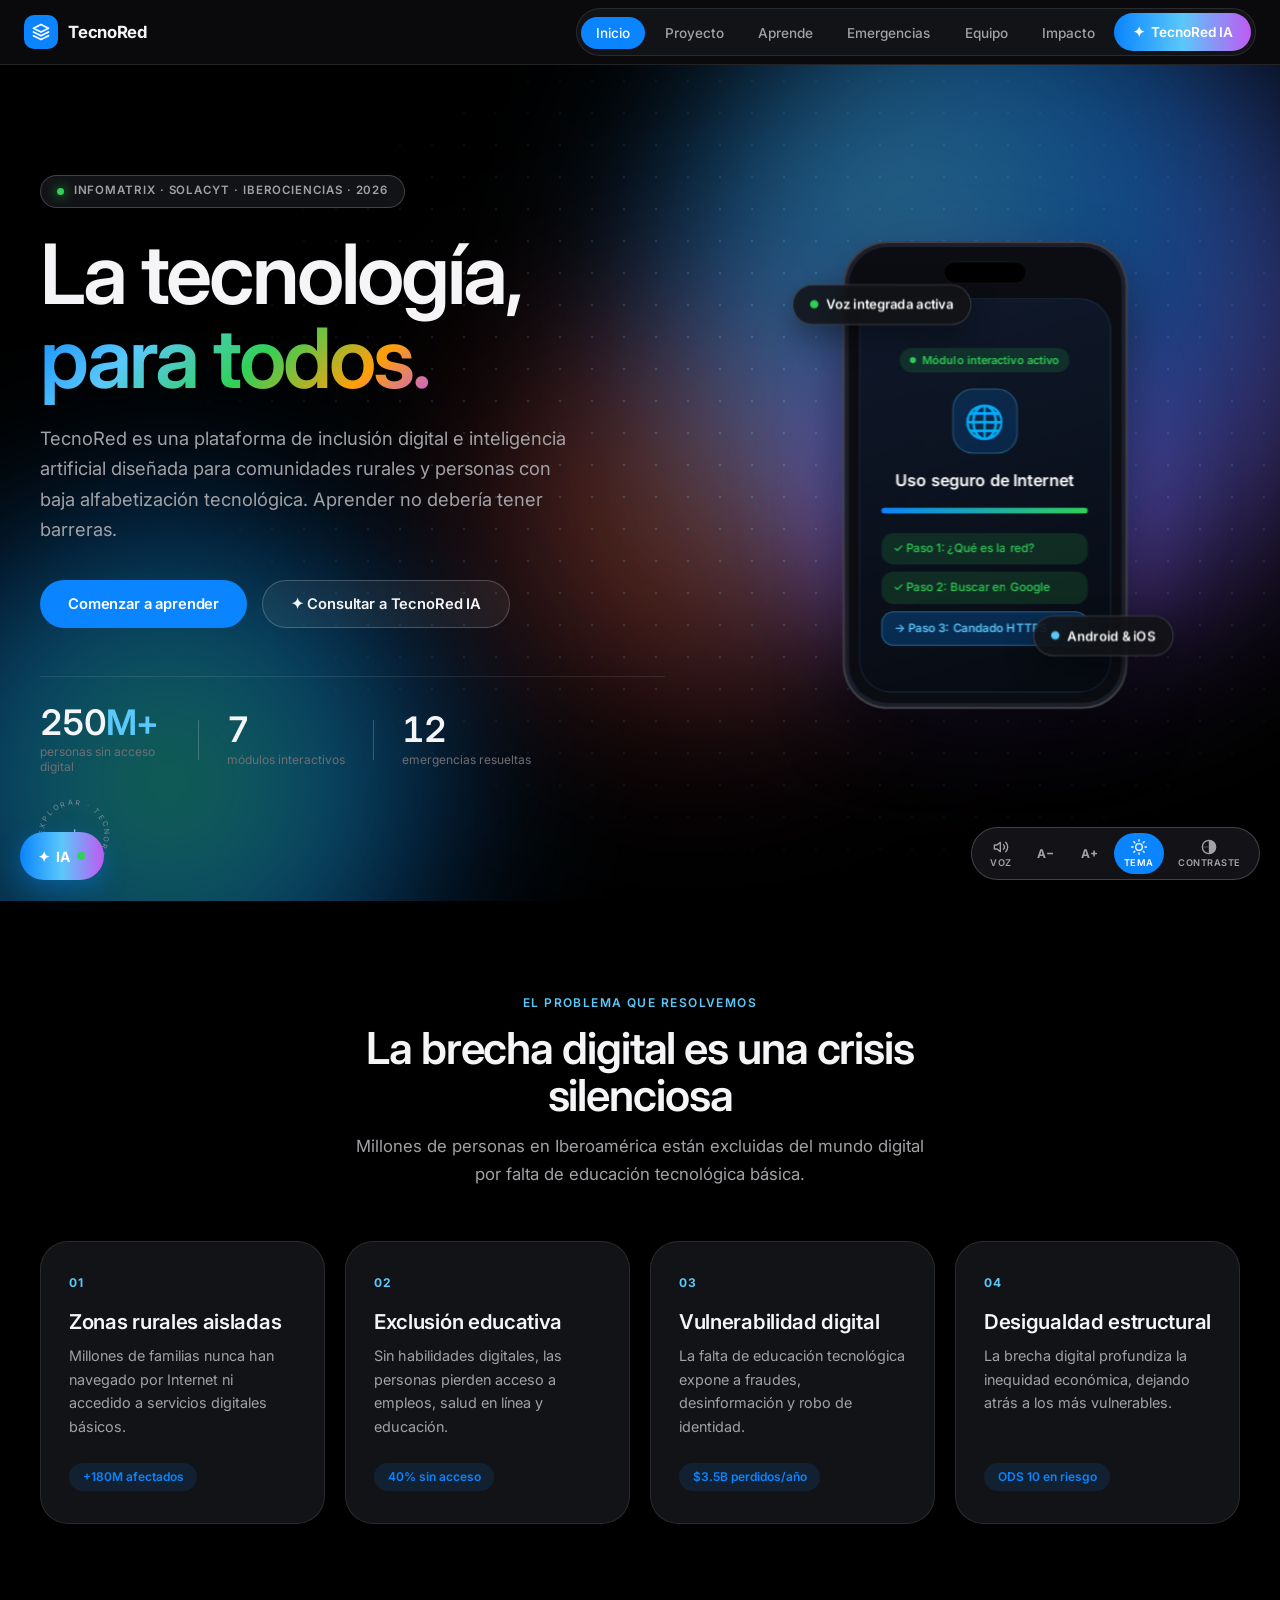
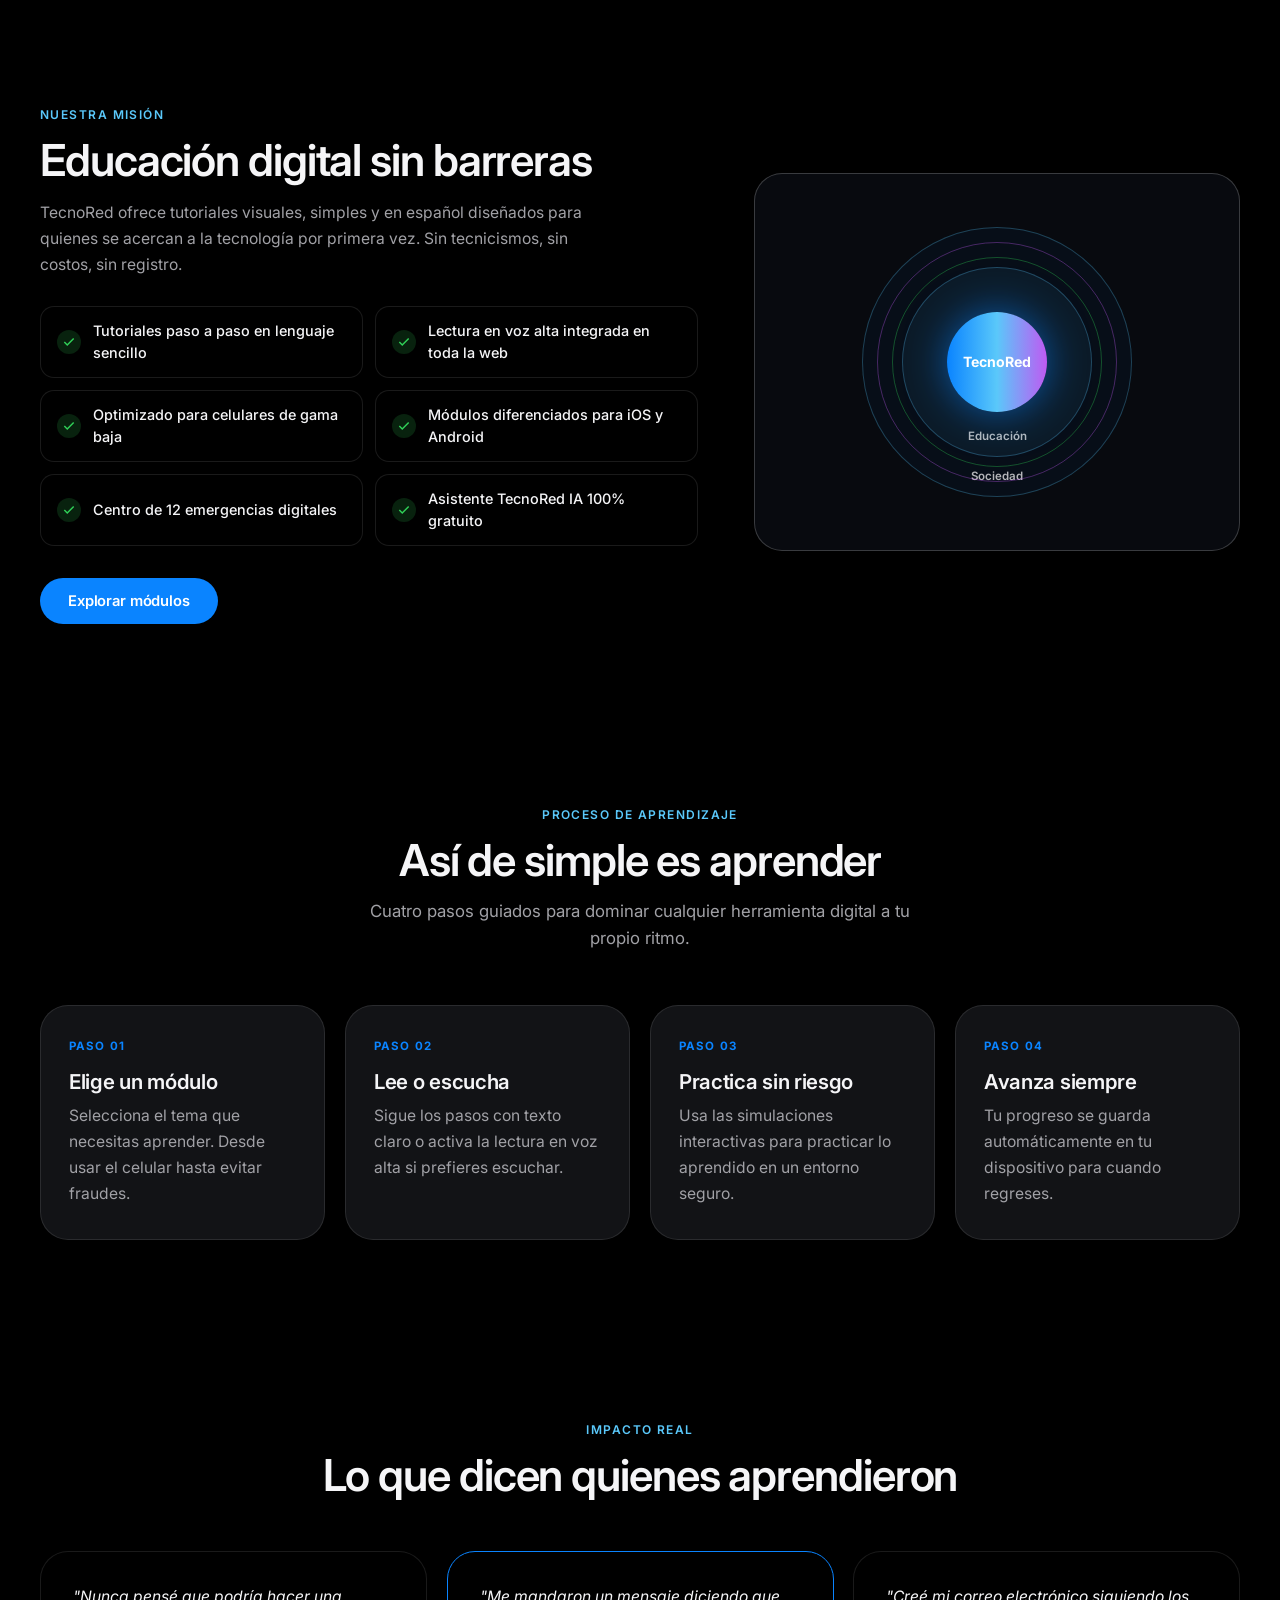
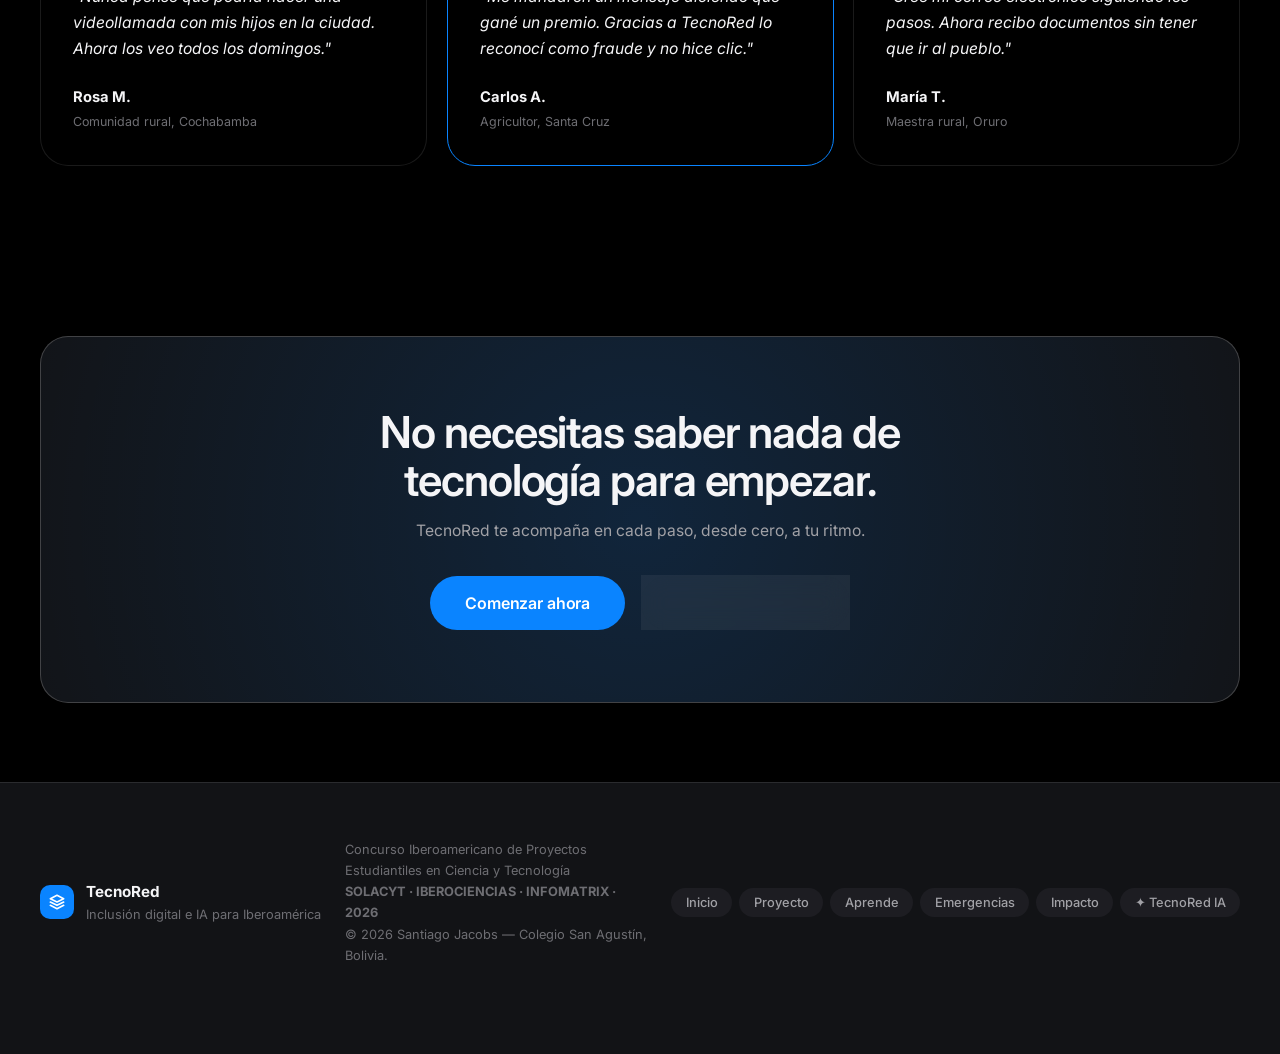
==== index.html @ 537cc688 "Add files via upload" ====
<!DOCTYPE html>
<html lang="es" data-theme="dark" data-font-size="medium">
<head>
  <meta charset="UTF-8"/>
  <meta name="viewport" content="width=device-width, initial-scale=1.0"/>
  <meta name="description" content="TecnoRed — Plataforma de inclusión digital e Inteligencia Artificial para comunidades rurales e Iberoamérica."/>
  <title>TecnoRed — Inclusión Digital</title>
  <link rel="preconnect" href="https://fonts.googleapis.com"/>
  <link rel="preconnect" href="https://fonts.gstatic.com" crossorigin/>
  <link href="https://fonts.googleapis.com/css2?family=Inter:ital,opsz,wght@0,14..32,300;0,14..32,400;0,14..32,500;0,14..32,600;0,14..32,700;0,14..32,800;1,14..32,400&display=swap" rel="stylesheet"/>
  <link rel="stylesheet" href="styles.css"/>
</head>
<body>

<!-- BARRA DE ACCESIBILIDAD -->
<div class="a11y-bar" role="toolbar" aria-label="Herramientas de accesibilidad">
  <button class="a11y-btn" id="btn-tts" aria-pressed="false" title="Lectura en voz alta">
    <svg width="16" height="16" viewBox="0 0 24 24" fill="none" stroke="currentColor" stroke-width="2" stroke-linecap="round" stroke-linejoin="round"><polygon points="11 5 6 9 2 9 2 15 6 15 11 19 11 5"/><path d="M15.54 8.46a5 5 0 0 1 0 7.07"/><path d="M19.07 4.93a10 10 0 0 1 0 14.14"/></svg>
    <span class="a11y-label">Voz</span>
  </button>
  <button class="a11y-btn" id="btn-font-dec" aria-label="Reducir texto">
    <span style="font-size:.75rem;font-weight:700">A−</span>
  </button>
  <button class="a11y-btn" id="btn-font-inc" aria-label="Aumentar texto">
    <span style="font-size:.75rem;font-weight:700">A+</span>
  </button>
  <button class="a11y-btn" id="btn-theme" aria-pressed="true" title="Cambiar tema">
    <span class="a11y-icon" id="theme-icon">
      <svg width="16" height="16" viewBox="0 0 24 24" fill="none" stroke="currentColor" stroke-width="2" stroke-linecap="round" stroke-linejoin="round"><circle cx="12" cy="12" r="5"/><line x1="12" y1="1" x2="12" y2="3"/><line x1="12" y1="21" x2="12" y2="23"/><line x1="4.22" y1="4.22" x2="5.64" y2="5.64"/><line x1="18.36" y1="18.36" x2="19.78" y2="19.78"/><line x1="1" y1="12" x2="3" y2="12"/><line x1="21" y1="12" x2="23" y2="12"/><line x1="4.22" y1="19.78" x2="5.64" y2="18.36"/><line x1="18.36" y1="5.64" x2="19.78" y2="4.22"/></svg>
    </span>
    <span class="a11y-label">Tema</span>
  </button>
  <button class="a11y-btn" id="btn-contrast" aria-pressed="false" title="Alto contraste">
    <svg width="16" height="16" viewBox="0 0 24 24" fill="none" stroke="currentColor" stroke-width="2" stroke-linecap="round" stroke-linejoin="round"><circle cx="12" cy="12" r="10"/><path d="M12 2v20M2 12h20" opacity=".3"/><path d="M12 2a10 10 0 0 1 0 20z" fill="currentColor" stroke="none"/></svg>
    <span class="a11y-label">Contraste</span>
  </button>
</div>

<!-- NAVEGACIÓN PRINCIPAL -->
<header class="site-header" role="banner">
  <nav class="nav-main" aria-label="Navegación principal">
    <a href="#" class="nav-logo" data-page="inicio" aria-label="TecnoRed — Inicio">
      <div class="logo-mark" aria-hidden="true">
        <svg width="18" height="18" viewBox="0 0 24 24" fill="none" stroke="white" stroke-width="2.4" stroke-linecap="round" stroke-linejoin="round"><path d="M12 2L2 7l10 5 10-5-10-5z"/><path d="M2 17l10 5 10-5"/><path d="M2 12l10 5 10-5"/></svg>
      </div>
      <span class="logo-text">TecnoRed</span>
    </a>
    <button class="nav-toggle" id="nav-toggle" aria-expanded="false" aria-controls="nav-menu" aria-label="Abrir menú">
      <span></span><span></span><span></span>
    </button>
    <ul class="nav-menu" id="nav-menu" role="list">
      <li><a class="nav-link active" data-page="inicio" href="#inicio">Inicio</a></li>
      <li><a class="nav-link" data-page="proyecto" href="#proyecto">Proyecto</a></li>
      <li><a class="nav-link" data-page="plataforma" href="#plataforma">Aprende</a></li>
      <li><a class="nav-link" data-page="emergencias" href="#emergencias">Emergencias</a></li>
      <li><a class="nav-link" data-page="equipo" href="#equipo">Equipo</a></li>
      <li><a class="nav-link" data-page="impacto" href="#impacto">Impacto</a></li>
      <li>
        <a class="nav-link nav-ia-link" data-page="ia" href="#ia">
          <span class="ia-sparkle" aria-hidden="true">✦</span> TecnoRed IA
        </a>
      </li>
    </ul>
  </nav>
</header>

<main id="main-content" role="main">

<!-- ════════════════ 1. INICIO ════════════════ -->
<section class="page active" id="page-inicio">

  <!-- HERO STAGE CON BURBUJA IRIDISCENTE GIGANTE Y ESCENARIO 3D -->
  <div class="hero">
    <div class="hero-bg" aria-hidden="true">
      <div class="iridescent-bubble bubble-primary"></div>
      <div class="iridescent-bubble bubble-secondary"></div>
      <div class="iridescent-bubble bubble-tertiary"></div>
      <div class="hero-particle-mesh"></div>
    </div>

    <div class="hero-inner container">
      <div class="hero-content reveal-on-scroll">
        <div class="hero-eyebrow">
          <span class="eyebrow-dot"></span>
          <span>INFOMATRIX · SOLACYT · IBEROCIENCIAS · 2026</span>
        </div>
        <h1 class="hero-title">
          La tecnología,<br/>
          <span class="hero-title-accent">para todos.</span>
        </h1>
        <p class="hero-desc">TecnoRed es una plataforma de inclusión digital e inteligencia artificial diseñada para comunidades rurales y personas con baja alfabetización tecnológica. Aprender no debería tener barreras.</p>
        <div class="hero-actions">
          <button class="btn-primary" data-page="plataforma">Comenzar a aprender</button>
          <button class="btn-secondary" data-page="ia">✦ Consultar a TecnoRed IA</button>
        </div>
        <div class="hero-metrics">
          <div class="metric">
            <div class="metric-value"><span class="metric-num" data-count="250">0</span><span class="metric-suffix">M+</span></div>
            <span class="metric-label">personas sin acceso digital</span>
          </div>
          <div class="metric-divider" aria-hidden="true"></div>
          <div class="metric">
            <div class="metric-value"><span class="metric-num" data-count="7">0</span></div>
            <span class="metric-label">módulos interactivos</span>
          </div>
          <div class="metric-divider" aria-hidden="true"></div>
          <div class="metric">
            <div class="metric-value"><span class="metric-num" data-count="12">0</span></div>
            <span class="metric-label">emergencias resueltas</span>
          </div>
        </div>
      </div>

      <!-- ANIMACIÓN 3D INICIO: HARDWARE MOCKUP + BURBUJA Y TARJETAS FLOTANTES -->
      <div class="hero-visual reveal-on-scroll" aria-hidden="true">
        <div class="stage-3d-wrapper" id="hero-3d-tilt">
          <div class="stage-3d-glow"></div>
          <div class="device-frame-3d">
            <div class="device-island"></div>
            <div class="device-screen">
              <div class="device-ui">
                <div class="dui-header">
                  <div class="dui-dot"></div>
                  <span>Módulo interactivo activo</span>
                </div>
                <div class="dui-icon-orb">🌐</div>
                <div class="dui-title">Uso seguro de Internet</div>
                <div class="dui-progress-track">
                  <div class="dui-progress-fill"></div>
                </div>
                <div class="dui-step-pills">
                  <span class="dui-pill done">✓ Paso 1: ¿Qué es la red?</span>
                  <span class="dui-pill done">✓ Paso 2: Buscar en Google</span>
                  <span class="dui-pill active">→ Paso 3: Candado HTTPS</span>
                </div>
              </div>
            </div>
            <div class="device-reflection"></div>
          </div>
          <div class="floating-badge fb-top">
            <span class="fb-dot green"></span> Voz integrada activa
          </div>
          <div class="floating-badge fb-bottom">
            <span class="fb-dot blue"></span> Android &amp; iOS
          </div>
        </div>
      </div>
    </div>

    <!-- Indicador rotatorio estilo monopo saigon -->
    <div class="scroll-badge-wrap" aria-hidden="true">
      <svg class="scroll-badge-svg" viewBox="0 0 100 100" width="84" height="84">
        <defs>
          <path id="circlePath" d="M 50, 50 m -36, 0 a 36,36 0 1,1 72,0 a 36,36 0 1,1 -72,0"/>
        </defs>
        <text font-size="8.5" font-weight="500" letter-spacing="2.6">
          <textPath href="#circlePath">EXPLORAR · TECNORED · 2026 · </textPath>
        </text>
      </svg>
      <span class="scroll-badge-arrow">↓</span>
    </div>
  </div>

  <!-- PROBLEMA -->
  <section class="section-band">
    <div class="container">
      <div class="section-header-centered reveal-on-scroll">
        <div class="section-label">El problema que resolvemos</div>
        <h2 class="section-heading">La brecha digital es una crisis silenciosa</h2>
        <p class="section-sub">Millones de personas en Iberoamérica están excluidas del mundo digital por falta de educación tecnológica básica.</p>
      </div>
      <div class="cards-grid-4">
        <div class="info-card reveal-on-scroll">
          <div class="ic-number">01</div>
          <h3>Zonas rurales aisladas</h3>
          <p>Millones de familias nunca han navegado por Internet ni accedido a servicios digitales básicos.</p>
          <div class="ic-tag">+180M afectados</div>
        </div>
        <div class="info-card reveal-on-scroll">
          <div class="ic-number">02</div>
          <h3>Exclusión educativa</h3>
          <p>Sin habilidades digitales, las personas pierden acceso a empleos, salud en línea y educación.</p>
          <div class="ic-tag">40% sin acceso</div>
        </div>
        <div class="info-card reveal-on-scroll">
          <div class="ic-number">03</div>
          <h3>Vulnerabilidad digital</h3>
          <p>La falta de educación tecnológica expone a fraudes, desinformación y robo de identidad.</p>
          <div class="ic-tag">$3.5B perdidos/año</div>
        </div>
        <div class="info-card reveal-on-scroll">
          <div class="ic-number">04</div>
          <h3>Desigualdad estructural</h3>
          <p>La brecha digital profundiza la inequidad económica, dejando atrás a los más vulnerables.</p>
          <div class="ic-tag">ODS 10 en riesgo</div>
        </div>
      </div>
    </div>
  </section>

  <!-- MISIÓN CON ESFERA ORBITAL 3D -->
  <section class="section-band alt-surface">
    <div class="container">
      <div class="mission-inner">
        <div class="mission-text reveal-on-scroll">
          <div class="section-label">Nuestra misión</div>
          <h2 class="section-heading">Educación digital sin barreras</h2>
          <p>TecnoRed ofrece tutoriales visuales, simples y en español diseñados para quienes se acercan a la tecnología por primera vez. Sin tecnicismos, sin costos, sin registro.</p>
          <ul class="feature-list">
            <li>
              <div class="fl-icon" aria-hidden="true"><svg width="14" height="14" viewBox="0 0 24 24" fill="none" stroke="currentColor" stroke-width="2.5"><polyline points="20 6 9 17 4 12"/></svg></div>
              Tutoriales paso a paso en lenguaje sencillo
            </li>
            <li>
              <div class="fl-icon" aria-hidden="true"><svg width="14" height="14" viewBox="0 0 24 24" fill="none" stroke="currentColor" stroke-width="2.5"><polyline points="20 6 9 17 4 12"/></svg></div>
              Lectura en voz alta integrada en toda la web
            </li>
            <li>
              <div class="fl-icon" aria-hidden="true"><svg width="14" height="14" viewBox="0 0 24 24" fill="none" stroke="currentColor" stroke-width="2.5"><polyline points="20 6 9 17 4 12"/></svg></div>
              Optimizado para celulares de gama baja
            </li>
            <li>
              <div class="fl-icon" aria-hidden="true"><svg width="14" height="14" viewBox="0 0 24 24" fill="none" stroke="currentColor" stroke-width="2.5"><polyline points="20 6 9 17 4 12"/></svg></div>
              Módulos diferenciados para iOS y Android
            </li>
            <li>
              <div class="fl-icon" aria-hidden="true"><svg width="14" height="14" viewBox="0 0 24 24" fill="none" stroke="currentColor" stroke-width="2.5"><polyline points="20 6 9 17 4 12"/></svg></div>
              Centro de 12 emergencias digitales
            </li>
            <li>
              <div class="fl-icon" aria-hidden="true"><svg width="14" height="14" viewBox="0 0 24 24" fill="none" stroke="currentColor" stroke-width="2.5"><polyline points="20 6 9 17 4 12"/></svg></div>
              Asistente TecnoRed IA 100% gratuito
            </li>
          </ul>
          <button class="btn-primary" data-page="plataforma">Explorar módulos</button>
        </div>

        <div class="mission-visual reveal-on-scroll" aria-hidden="true">
          <div class="orbital-plinth">
            <div class="orbital-3d-scene">
              <div class="orbit-ring ring-outer"><span>Sociedad</span></div>
              <div class="orbit-ring ring-mid"><span>Educación</span></div>
              <div class="orbit-ring ring-tilt-1"></div>
              <div class="orbit-ring ring-tilt-2"></div>
              <div class="orbit-core"><span>TecnoRed</span></div>
            </div>
          </div>
        </div>
      </div>
    </div>
  </section>

  <!-- CÓMO FUNCIONA -->
  <section class="section-band">
    <div class="container">
      <div class="section-header-centered reveal-on-scroll">
        <div class="section-label">Proceso de aprendizaje</div>
        <h2 class="section-heading">Así de simple es aprender</h2>
        <p class="section-sub">Cuatro pasos guiados para dominar cualquier herramienta digital a tu propio ritmo.</p>
      </div>
      <div class="steps-row">
        <div class="step-item reveal-on-scroll">
          <div class="step-n">PASO 01</div>
          <h3>Elige un módulo</h3>
          <p>Selecciona el tema que necesitas aprender. Desde usar el celular hasta evitar fraudes.</p>
        </div>
        <div class="step-item reveal-on-scroll">
          <div class="step-n">PASO 02</div>
          <h3>Lee o escucha</h3>
          <p>Sigue los pasos con texto claro o activa la lectura en voz alta si prefieres escuchar.</p>
        </div>
        <div class="step-item reveal-on-scroll">
          <div class="step-n">PASO 03</div>
          <h3>Practica sin riesgo</h3>
          <p>Usa las simulaciones interactivas para practicar lo aprendido en un entorno seguro.</p>
        </div>
        <div class="step-item reveal-on-scroll">
          <div class="step-n">PASO 04</div>
          <h3>Avanza siempre</h3>
          <p>Tu progreso se guarda automáticamente en tu dispositivo para cuando regreses.</p>
        </div>
      </div>
    </div>
  </section>

  <!-- TESTIMONIOS -->
  <section class="section-band alt-surface">
    <div class="container">
      <div class="section-header-centered reveal-on-scroll">
        <div class="section-label">Impacto real</div>
        <h2 class="section-heading">Lo que dicen quienes aprendieron</h2>
      </div>
      <div class="testimonials-grid">
        <blockquote class="testimonial-card reveal-on-scroll">
          <p>"Nunca pensé que podría hacer una videollamada con mis hijos en la ciudad. Ahora los veo todos los domingos."</p>
          <footer>
            <strong>Rosa M.</strong>
            <span>Comunidad rural, Cochabamba</span>
          </footer>
        </blockquote>
        <blockquote class="testimonial-card featured reveal-on-scroll">
          <p>"Me mandaron un mensaje diciendo que gané un premio. Gracias a TecnoRed lo reconocí como fraude y no hice clic."</p>
          <footer>
            <strong>Carlos A.</strong>
            <span>Agricultor, Santa Cruz</span>
          </footer>
        </blockquote>
        <blockquote class="testimonial-card reveal-on-scroll">
          <p>"Creé mi correo electrónico siguiendo los pasos. Ahora recibo documentos sin tener que ir al pueblo."</p>
          <footer>
            <strong>María T.</strong>
            <span>Maestra rural, Oruro</span>
          </footer>
        </blockquote>
      </div>
    </div>
  </section>

  <!-- CTA FINAL -->
  <section class="section-cta">
    <div class="container">
      <div class="cta-inner reveal-on-scroll">
        <div class="cta-glow" aria-hidden="true"></div>
        <h2>No necesitas saber nada de tecnología para empezar.</h2>
        <p>TecnoRed te acompaña en cada paso, desde cero, a tu ritmo.</p>
        <div class="cta-buttons">
          <button class="btn-primary btn-large" data-page="plataforma">Comenzar ahora</button>
          <button class="btn-secondary btn-large" data-page="ia">Abrir TecnoRed IA</button>
        </div>
      </div>
    </div>
  </section>
</section>

<!-- ════════════════ 2. PROYECTO ════════════════ -->
<section class="page" id="page-proyecto">
  <div class="container">
    <div class="page-header-block reveal-on-scroll">
      <div class="section-label">Proyecto científico-tecnológico</div>
      <h1>TecnoRed: Ciencia, Tecnología<br/>e Impacto Social</h1>
      <p class="page-lead">Arquitectura educativa e inteligencia artificial accesible diseñada para cerrar la brecha digital en comunidades rurales iberoamericanas.</p>
    </div>

    <!-- 6 PILARES BENTO -->
    <div class="pillars-grid">
      <div class="pillar reveal-on-scroll" style="--pa:#30D158">
        <div class="pillar-top">
          <span class="pillar-n">PILAR 01</span>
          <span class="pillar-dot"></span>
        </div>
        <h3>Enfoque Científico</h3>
        <p>Fundamentado en el Diseño Universal para el Aprendizaje (DUA), reducción de carga cognitiva y metodologías UX adaptadas a poblaciones vulnerables.</p>
      </div>
      <div class="pillar reveal-on-scroll" style="--pa:#E8834A">
        <div class="pillar-top">
          <span class="pillar-n">PILAR 02</span>
          <span class="pillar-dot"></span>
        </div>
        <h3>Enfoque Tecnológico</h3>
        <p>Arquitectura SPA ultraligera en HTML5, CSS3 y JavaScript Vanilla con Web Speech API (TTS) y persistencia en LocalStorage para conexiones lentas.</p>
      </div>
      <div class="pillar reveal-on-scroll" style="--pa:#0A84FF">
        <div class="pillar-top">
          <span class="pillar-n">PILAR 03</span>
          <span class="pillar-dot"></span>
        </div>
        <h3>Impacto Social</h3>
        <p>Orientado a más de 250 millones de personas en Iberoamérica sin alfabetización digital, priorizando zonas rurales y adultos mayores.</p>
      </div>
      <div class="pillar reveal-on-scroll" style="--pa:#BF5AF2">
        <div class="pillar-top">
          <span class="pillar-n">PILAR 04</span>
          <span class="pillar-dot"></span>
        </div>
        <h3>Innovación con IA</h3>
        <p>Módulos diferenciados para iOS y Android, centro de 12 emergencias digitales y motor de IA conversacional local sin costo ni exposición de API keys.</p>
      </div>
      <div class="pillar reveal-on-scroll" style="--pa:#FF453A">
        <div class="pillar-top">
          <span class="pillar-n">PILAR 05</span>
          <span class="pillar-dot"></span>
        </div>
        <h3>Creatividad Pedagógica</h3>
        <p>Simulaciones interactivas libres de riesgo, progreso gamificado y lenguaje claro culturalmente adaptado a la realidad latinoamericana.</p>
      </div>
      <div class="pillar reveal-on-scroll" style="--pa:#5AC8FA">
        <div class="pillar-top">
          <span class="pillar-n">PILAR 06</span>
          <span class="pillar-dot"></span>
        </div>
        <h3>Aporte Global ONU</h3>
        <p>Contribución directa a los Objetivos de Desarrollo Sostenible (ODS 1, 4, 8, 10 y 17), ofreciendo un modelo replicable y escalable.</p>
      </div>
    </div>

    <!-- VISTA DIVIDIDA: EVOLUCIÓN DEL PROYECTO + ARQUITECTURA TÉCNICA -->
    <div class="project-split-layout">
      <div class="timeline-card-panel reveal-on-scroll">
        <div class="section-label">Hoja de ruta</div>
        <h2>Evolución del proyecto</h2>
        <div class="timeline">
          <div class="tl-item">
            <div class="tl-marker"></div>
            <div class="tl-body">
              <span class="tl-phase">Fase 01 · Investigación</span>
              <h4>Diagnóstico Comunitario</h4>
              <p>Revisión bibliográfica e identificación de barreras digitales críticas en comunidades rurales bolivianas.</p>
            </div>
          </div>
          <div class="tl-item">
            <div class="tl-marker"></div>
            <div class="tl-body">
              <span class="tl-phase">Fase 02 · Experiencia de Usuario</span>
              <h4>Diseño y Prototipado Accesible</h4>
              <p>Arquitectura de información, alto contraste, controles tipográficos y validación con usuarios reales.</p>
            </div>
          </div>
          <div class="tl-item">
            <div class="tl-marker"></div>
            <div class="tl-body">
              <span class="tl-phase">Fase 03 · Ingeniería</span>
              <h4>Desarrollo SPA + TecnoRed IA</h4>
              <p>Implementación de módulos iOS/Android, síntesis de voz nativa, centro de emergencias y asistente de IA integrado.</p>
            </div>
          </div>
          <div class="tl-item current">
            <div class="tl-marker"></div>
            <div class="tl-body">
              <span class="tl-phase">Fase 04 · Etapa Actual</span>
              <h4>Validación y Presentación INFOMATRIX</h4>
              <p>Pruebas de impacto y exposición en el Concurso Iberoamericano SOLACYT / INFOMATRIX 2026.</p>
            </div>
          </div>
        </div>
      </div>

      <div class="project-right-col">
        <div class="tech-card-panel reveal-on-scroll">
          <div class="section-label">Ingeniería de software</div>
          <h2>Stack Tecnológico</h2>
          <p class="tech-panel-desc">Diseñado sin dependencias pesadas para cargar instantáneamente incluso en redes móviles 3G rurales.</p>
          <div class="tech-bento-grid">
            <div class="tech-bento-item">
              <strong>HTML5 Semántico</strong>
              <span>Estructura WAI-ARIA accesible</span>
            </div>
            <div class="tech-bento-item">
              <strong>CSS3 Architecture</strong>
              <span>Bento Grid + Animaciones 3D</span>
            </div>
            <div class="tech-bento-item">
              <strong>JavaScript ES6+</strong>
              <span>Motor SPA sin frameworks pesados</span>
            </div>
            <div class="tech-bento-item">
              <strong>Web Speech API</strong>
              <span>Síntesis de voz en español</span>
            </div>
            <div class="tech-bento-item">
              <strong>Motor TecnoRed IA</strong>
              <span>Procesamiento local sin API Key</span>
            </div>
            <div class="tech-bento-item">
              <strong>WCAG 2.1 AA</strong>
              <span>Alto contraste y escala óptica</span>
            </div>
          </div>
        </div>

        <div class="continuation-block reveal-on-scroll">
          <div class="cb-badge">ACTUALIZACIÓN 2026</div>
          <h3>Proyecto en Continuación</h3>
          <p>Esta edición incorpora el nuevo espacio dedicado <strong>TecnoRed IA</strong>, selector inteligente de sistema operativo (iOS/Android), 12 guías de respuesta ante emergencias digitales y visualización tridimensional interactiva.</p>
        </div>
      </div>
    </div>
  </div>
</section>

<!-- ════════════════ 3. APRENDE ════════════════ -->
<section class="page" id="page-plataforma">
  <div class="container">
    <div class="page-header-block compact reveal-on-scroll">
      <div class="section-label">Centro de aprendizaje</div>
      <h1>¿Qué quieres aprender hoy?</h1>
      <p class="page-lead">Elige un módulo interactivo y avanza paso a paso, sin prisa y en lenguaje claro.</p>
    </div>

    <!-- PROGRESO GLOBAL -->
    <div class="progress-global reveal-on-scroll" id="progress-global">
      <div class="pg-row">
        <span class="pg-label">Progreso general del curso</span>
        <span class="pg-pct" id="pg-pct">0%</span>
      </div>
      <div class="pg-track">
        <div class="pg-fill" id="pg-fill" style="width:0%"></div>
      </div>
    </div>

    <!-- GRID DE MÓDULOS -->
    <div class="modules-grid" id="modules-grid" role="list" aria-label="Módulos de aprendizaje"></div>

    <!-- MODAL MÓDULO -->
    <div class="module-modal" id="module-modal" role="dialog" aria-modal="true" aria-labelledby="modal-title" hidden>
      <div class="modal-scrim" id="modal-overlay"></div>
      <div class="modal-sheet">
        <div class="modal-handle" aria-hidden="true"></div>
        <button class="modal-close-btn" id="modal-close" aria-label="Cerrar módulo">
          <svg width="14" height="14" viewBox="0 0 24 24" fill="none" stroke="currentColor" stroke-width="2.5"><line x1="18" y1="6" x2="6" y2="18"/><line x1="6" y1="6" x2="18" y2="18"/></svg>
        </button>
        <div class="modal-header">
          <span class="modal-mod-icon" id="modal-icon"></span>
          <h2 id="modal-title"></h2>
        </div>
        <div class="modal-prog-row">
          <div class="modal-prog-track"><div class="modal-prog-fill" id="mp-fill"></div></div>
          <span class="modal-prog-text" id="mp-text">1 / 4</span>
        </div>
        <div class="modal-body" id="modal-content"></div>
        <div class="modal-footer">
          <button class="btn-ghost-sm" id="btn-prev-step">← Anterior</button>
          <button class="btn-tts-sm" id="btn-tts-modal" title="Escuchar paso en voz alta">
            <svg width="16" height="16" viewBox="0 0 24 24" fill="none" stroke="currentColor" stroke-width="2" stroke-linecap="round" stroke-linejoin="round"><polygon points="11 5 6 9 2 9 2 15 6 15 11 19 11 5"/><path d="M15.54 8.46a5 5 0 0 1 0 7.07"/></svg>
          </button>
          <button class="btn-primary-sm" id="btn-next-step">Siguiente →</button>
        </div>
      </div>
    </div>

    <!-- MODAL OS SELECTOR -->
    <div class="os-modal" id="os-modal" role="dialog" aria-modal="true" hidden>
      <div class="modal-scrim" id="os-modal-overlay"></div>
      <div class="os-modal-sheet">
        <div class="modal-handle" aria-hidden="true"></div>
        <button class="modal-close-btn" id="os-modal-close" aria-label="Cerrar">
          <svg width="14" height="14" viewBox="0 0 24 24" fill="none" stroke="currentColor" stroke-width="2.5"><line x1="18" y1="6" x2="6" y2="18"/><line x1="6" y1="6" x2="18" y2="18"/></svg>
        </button>
        <div class="os-modal-icon" aria-hidden="true">
          <svg width="36" height="36" viewBox="0 0 24 24" fill="none" stroke="currentColor" stroke-width="1.6" stroke-linecap="round" stroke-linejoin="round"><rect x="5" y="2" width="14" height="20" rx="2" ry="2"/><line x1="12" y1="18" x2="12.01" y2="18"/></svg>
        </div>
        <h2 class="os-modal-title">¿Qué tipo de teléfono tienes?</h2>
        <p class="os-modal-sub">Te mostraremos los botones y pasos exactos según tu dispositivo.</p>
        <div class="os-options">
          <button class="os-option-btn" id="os-pick-android">
            <div class="os-opt-icon" aria-hidden="true">🤖</div>
            <div class="os-opt-text">
              <strong>Android</strong>
              <small>Samsung, Xiaomi, Motorola, Huawei, Honor</small>
            </div>
          </button>
          <button class="os-option-btn" id="os-pick-ios">
            <div class="os-opt-icon" aria-hidden="true">🍎</div>
            <div class="os-opt-text">
              <strong>iPhone (iOS)</strong>
              <small>Apple iPhone de cualquier generación</small>
            </div>
          </button>
        </div>
        <div class="os-help-row">
          <button class="os-help-toggle" id="os-help-toggle-btn">¿No sabes cuál tienes? Toca aquí para identificarlo</button>
          <div class="os-help-content" id="os-help-info" hidden>
            <div class="os-help-item">
              <strong>🤖 Es Android si:</strong> la tienda para bajar aplicaciones se llama <em>Play Store</em> (un triángulo de colores).
            </div>
            <div class="os-help-item">
              <strong>🍎 Es iPhone si:</strong> tiene el dibujo de una manzana en la parte de atrás y su tienda se llama <em>App Store</em> (una letra A azul).
            </div>
          </div>
        </div>
      </div>
    </div>
  </div>
</section>

<!-- ════════════════ 4. EMERGENCIAS ════════════════ -->
<section class="page" id="page-emergencias">
  <div class="emergencias-banner">
    <div class="container">
      <div class="section-label light">Respuesta inmediata</div>
      <h1>¿Algo salió mal?<br/>Te ayudamos paso a paso.</h1>
      <p>Selecciona tu emergencia tecnológica para ver qué hacer en este momento.</p>
    </div>
  </div>
  <div class="container">
    <div class="em-grid" id="em-grid">
      <div class="em-card reveal-on-scroll" tabindex="0" data-em="celular-robado">
        <div class="em-card-header">
          <div class="em-icon-wrap">📵</div>
          <span class="em-urgency urgente">Urgente</span>
        </div>
        <h3>Me robaron el celular</h3>
        <p>Bloquéalo a distancia y protege tus cuentas bancarias y personales.</p>
      </div>
      <div class="em-card reveal-on-scroll" tabindex="0" data-em="contrasena">
        <div class="em-card-header">
          <div class="em-icon-wrap">🔐</div>
          <span class="em-urgency comun">Común</span>
        </div>
        <h3>Olvidé mi contraseña</h3>
        <p>Recupera el acceso a tu correo o redes sociales paso a paso.</p>
      </div>
      <div class="em-card reveal-on-scroll" tabindex="0" data-em="estafado">
        <div class="em-card-header">
          <div class="em-icon-wrap">🚨</div>
          <span class="em-urgency urgente">Urgente</span>
        </div>
        <h3>Creo que me estafaron</h3>
        <p>Qué hacer en los primeros minutos para limitar el daño y denunciar.</p>
      </div>
      <div class="em-card reveal-on-scroll" tabindex="0" data-em="virus">
        <div class="em-card-header">
          <div class="em-icon-wrap">🦠</div>
          <span class="em-urgency tecnico">Técnico</span>
        </div>
        <h3>Mi celular tiene virus</h3>
        <p>Cómo detectar y eliminar aplicaciones maliciosas sin pagar nada.</p>
      </div>
      <div class="em-card reveal-on-scroll" tabindex="0" data-em="internet">
        <div class="em-card-header">
          <div class="em-icon-wrap">📡</div>
          <span class="em-urgency comun">Común</span>
        </div>
        <h3>No funciona Internet</h3>
        <p>Soluciones rápidas para recuperar tu señal de WiFi o datos móviles.</p>
      </div>
      <div class="em-card reveal-on-scroll" tabindex="0" data-em="cuenta-bloqueada">
        <div class="em-card-header">
          <div class="em-icon-wrap">🔒</div>
          <span class="em-urgency comun">Común</span>
        </div>
        <h3>Me bloquearon la cuenta</h3>
        <p>Recupera el acceso a Facebook, Gmail, WhatsApp u otras plataformas.</p>
      </div>
      <div class="em-card reveal-on-scroll" tabindex="0" data-em="fotos-perdidas">
        <div class="em-card-header">
          <div class="em-icon-wrap">🖼️</div>
          <span class="em-urgency importante">Importante</span>
        </div>
        <h3>Perdí mis fotos</h3>
        <p>Cómo restaurar imágenes borradas desde la papelera o la nube.</p>
      </div>
      <div class="em-card reveal-on-scroll" tabindex="0" data-em="llamada-estafa">
        <div class="em-card-header">
          <div class="em-icon-wrap">📞</div>
          <span class="em-urgency urgente">Urgente</span>
        </div>
        <h3>Llamada de estafadores</h3>
        <p>Cómo actuar cuando fingen llamar de tu banco o por un premio falso.</p>
      </div>
      <div class="em-card reveal-on-scroll" tabindex="0" data-em="celular-lento">
        <div class="em-card-header">
          <div class="em-icon-wrap">🐌</div>
          <span class="em-urgency tecnico">Técnico</span>
        </div>
        <h3>Mi celular está muy lento</h3>
        <p>Ajustes seguros para liberar memoria y acelerar tu teléfono.</p>
      </div>
      <div class="em-card reveal-on-scroll" tabindex="0" data-em="bateria">
        <div class="em-card-header">
          <div class="em-icon-wrap">🔋</div>
          <span class="em-urgency comun">Común</span>
        </div>
        <h3>La batería dura muy poco</h3>
        <p>Configuraciones esenciales para duplicar la autonomía diaria.</p>
      </div>
      <div class="em-card reveal-on-scroll" tabindex="0" data-em="whatsapp-bloqueado">
        <div class="em-card-header">
          <div class="em-icon-wrap">💬</div>
          <span class="em-urgency comun">Común</span>
        </div>
        <h3>Problemas con WhatsApp</h3>
        <p>Cuenta suspendida, código SMS o restauración de copias de seguridad.</p>
      </div>
      <div class="em-card reveal-on-scroll" tabindex="0" data-em="compra-falsa">
        <div class="em-card-header">
          <div class="em-icon-wrap">🛒</div>
          <span class="em-urgency urgente">Urgente</span>
        </div>
        <h3>Hice una compra falsa en línea</h3>
        <p>Pasos para solicitar contracargo bancario y reportar el fraude.</p>
      </div>
    </div>

    <!-- PANEL RESPUESTA DE EMERGENCIA -->
    <div class="em-panel" id="em-panel" hidden>
      <button class="em-back-btn" id="em-back-btn">
        <svg width="16" height="16" viewBox="0 0 24 24" fill="none" stroke="currentColor" stroke-width="2" stroke-linecap="round" stroke-linejoin="round"><polyline points="15 18 9 12 15 6"/></svg>
        Volver a todas las emergencias
      </button>
      <div id="em-panel-content"></div>
      <button class="btn-tts-block" id="btn-tts-em">
        <svg width="16" height="16" viewBox="0 0 24 24" fill="none" stroke="currentColor" stroke-width="2" stroke-linecap="round" stroke-linejoin="round"><polygon points="11 5 6 9 2 9 2 15 6 15 11 19 11 5"/><path d="M15.54 8.46a5 5 0 0 1 0 7.07"/><path d="M19.07 4.93a10 10 0 0 1 0 14.14"/></svg>
        Escuchar los pasos en voz alta
      </button>
    </div>
  </div>
</section>

<!-- ════════════════ 5. EQUIPO ════════════════ -->
<section class="page" id="page-equipo">
  <div class="container">
    <div class="page-header-block reveal-on-scroll">
      <div class="section-label">Autoría e institución</div>
      <h1>El Equipo detrás de TecnoRed</h1>
      <p class="page-lead">Investigación, desarrollo de software y diseño de experiencia orientados a la inclusión social en Bolivia e Iberoamérica.</p>
    </div>

    <div class="team-bento-grid">
      <div class="team-card-solo reveal-on-scroll">
        <div class="tcs-avatar">
          <svg width="36" height="36" viewBox="0 0 24 24" fill="none" stroke="white" stroke-width="1.8" stroke-linecap="round" stroke-linejoin="round"><path d="M20 21v-2a4 4 0 0 0-4-4H8a4 4 0 0 0-4 4v2"/><circle cx="12" cy="7" r="4"/></svg>
        </div>
        <div class="tcs-info">
          <span class="tcs-role">Autor Principal · Desarrollador Full-Stack &amp; Investigador UX</span>
          <h2>Santiago Jacobs</h2>
          <p>Responsable de la arquitectura técnica de la plataforma, programación de los módulos interactivos, desarrollo del asistente TecnoRed IA y validación pedagógica del proyecto.</p>
        </div>
      </div>

      <div class="advisor-card reveal-on-scroll">
        <div class="adv-avatar">
          <svg width="32" height="32" viewBox="0 0 24 24" fill="none" stroke="white" stroke-width="1.8" stroke-linecap="round" stroke-linejoin="round"><path d="M17 21v-2a4 4 0 0 0-4-4H5a4 4 0 0 0-4 4v2"/><circle cx="9" cy="7" r="4"/><path d="M23 21v-2a4 4 0 0 0-3-3.87"/><path d="M16 3.13a4 4 0 0 1 0 7.75"/></svg>
        </div>
        <div class="adv-info">
          <span class="adv-role">Docente Asesor · Colegio San Agustín</span>
          <h3>Mauricio Salinas</h3>
          <p>Orienta y valida el rigor científico, metodológico y tecnológico del proyecto para su presentación internacional en SOLACYT / INFOMATRIX.</p>
        </div>
      </div>
    </div>

    <div class="institution-block reveal-on-scroll">
      <div class="section-label">Ficha institucional</div>
      <h2>Institución Educativa</h2>
      <div class="inst-grid-cards">
        <div class="inst-card-item">
          <span class="it-key">Institución</span>
          <strong class="it-val">Colegio San Agustín</strong>
        </div>
        <div class="inst-card-item">
          <span class="it-key">Ubicación</span>
          <strong class="it-val">Cochabamba — Bolivia, Iberoamérica</strong>
        </div>
        <div class="inst-card-item">
          <span class="it-key">Categoría Oficial</span>
          <strong class="it-val">Ciencias de la Computación e Informática</strong>
        </div>
        <div class="inst-card-item">
          <span class="it-key">Certamen</span>
          <strong class="it-val">INFOMATRIX · SOLACYT · IBEROCIENCIAS 2026</strong>
        </div>
      </div>
    </div>
  </div>
</section>

<!-- ════════════════ 6. IMPACTO ════════════════ -->
<section class="page" id="page-impacto">
  <div class="container">
    <!-- CABECERA DIVIDIDA CON ANIMACIÓN 3D DE ESFERA BIOLUMINISCENTE -->
    <div class="impact-hero-split">
      <div class="impact-hero-text reveal-on-scroll">
        <div class="section-label">Transformación social medible</div>
        <h1>Impacto Social<br/>de TecnoRed</h1>
        <p class="page-lead">De la problemática detectada en comunidades rurales a una solución tecnológica abierta que conecta familias, previene fraudes y democratiza el conocimiento.</p>
        <div class="impact-numbers">
          <div class="in-item">
            <div class="in-num">+250M</div>
            <div class="in-label">personas en brecha digital</div>
          </div>
          <div class="in-item">
            <div class="in-num">7</div>
            <div class="in-label">módulos interactivos</div>
          </div>
          <div class="in-item">
            <div class="in-num">12</div>
            <div class="in-label">emergencias resueltas</div>
          </div>
          <div class="in-item">
            <div class="in-num">2</div>
            <div class="in-label">ecosistemas (iOS/Android)</div>
          </div>
          <div class="in-item">
            <div class="in-num">5</div>
            <div class="in-label">ODS de la ONU</div>
          </div>
        </div>
      </div>

      <!-- SEGUNDA ANIMACIÓN 3D: ESFERA DE DATOS BIOLUMINISCENTE A GRAN ESCALA -->
      <div class="impact-3d-stage reveal-on-scroll" id="impact-3d-tilt" aria-hidden="true">
        <div class="sphere-3d-ambient"></div>
        <div class="globe-3d-container">
          <div class="globe-ring gr-1"></div>
          <div class="globe-ring gr-2"></div>
          <div class="globe-ring gr-3"></div>
          <div class="globe-ring gr-4"></div>
          <div class="globe-equator"></div>
          <div class="globe-core">
            <span class="globe-core-num">100%</span>
            <span class="globe-core-sub">Inclusión Abierta</span>
          </div>
          <div class="globe-node gn-1"><span>🌾 Zonas Rurales</span></div>
          <div class="globe-node gn-2"><span>👵 Adultos Mayores</span></div>
          <div class="globe-node gn-3"><span>🛡️ Cero Estafas</span></div>
        </div>
      </div>
    </div>

    <!-- FLUJO DE IMPACTO EN 4 COLUMNAS -->
    <div class="impact-flow-section reveal-on-scroll">
      <div class="section-header-centered">
        <div class="section-label">Cadena de valor</div>
        <h2 class="section-heading">Ruta de transformación comunitaria</h2>
      </div>
      <div class="impact-flow-grid">
        <div class="if-item">
          <div class="if-n">01</div>
          <h3>Problema detectado</h3>
          <p>Más del 40% de la población rural latinoamericana carece de habilidades digitales básicas, generando exclusión social y económica.</p>
        </div>
        <div class="if-item">
          <div class="if-n">02</div>
          <h3>Población beneficiada</h3>
          <p>Dirigido a quienes enfrentan mayores barreras tecnológicas:</p>
          <div class="pop-tags">
            <span>Comunidades rurales</span>
            <span>Adultos mayores</span>
            <span>Mujeres rurales</span>
            <span>Pueblos indígenas</span>
          </div>
        </div>
        <div class="if-item">
          <div class="if-n">03</div>
          <h3>Solución tecnológica</h3>
          <p>Plataforma gratuita con tutoriales paso a paso, voz integrada, simuladores sin riesgo y el asistente TecnoRed IA.</p>
        </div>
        <div class="if-item highlight">
          <div class="if-n">04</div>
          <h3>Beneficios logrados</h3>
          <ul class="benefit-list">
            <li>✓ Acceso a salud y trámites en línea</li>
            <li>✓ Reducción drástica de estafas</li>
            <li>✓ Comunicación familiar por videollamada</li>
            <li>✓ Inclusión laboral y productiva</li>
          </ul>
        </div>
      </div>
    </div>

    <!-- ANTES Y DESPUÉS -->
    <div class="compare-block reveal-on-scroll">
      <div class="section-header-centered">
        <div class="section-label">Contraste directo</div>
        <h2 class="section-heading">Antes y después de TecnoRed</h2>
      </div>
      <div class="compare-grid">
        <div class="compare-col before">
          <h3>✕ Sin TecnoRed</h3>
          <ul>
            <li>Dependencia de terceros para hacer trámites básicos</li>
            <li>Alta vulnerabilidad ante mensajes y llamadas de estafa</li>
            <li>Aislamiento comunicacional respecto a familiares lejanos</li>
            <li>Exclusión de oportunidades educativas y laborales en línea</li>
          </ul>
        </div>
        <div class="compare-col after">
          <h3>✓ Con TecnoRed</h3>
          <ul>
            <li>Autonomía para usar el celular, correo e Internet seguro</li>
            <li>Capacidad inmediata para detectar y bloquear fraudes</li>
            <li>Conexión constante mediante videollamadas grupales</li>
            <li>Apoyo permanente las 24 horas mediante TecnoRed IA</li>
          </ul>
        </div>
      </div>
    </div>

    <!-- ODS ONU -->
    <div class="ods-block reveal-on-scroll">
      <div class="section-header-centered">
        <div class="section-label">Agenda 2030</div>
        <h2 class="section-heading">Objetivos de Desarrollo Sostenible — ONU</h2>
      </div>
      <div class="ods-list">
        <div class="ods-item" style="--oc:#E5243B"><span class="ods-num">ODS 01</span><strong>Fin de la Pobreza</strong></div>
        <div class="ods-item" style="--oc:#C5192D"><span class="ods-num">ODS 04</span><strong>Educación de Calidad</strong></div>
        <div class="ods-item" style="--oc:#A21942"><span class="ods-num">ODS 08</span><strong>Trabajo Decente</strong></div>
        <div class="ods-item" style="--oc:#DD1367"><span class="ods-num">ODS 10</span><strong>Reducción de Desigualdades</strong></div>
        <div class="ods-item" style="--oc:#19486A"><span class="ods-num">ODS 17</span><strong>Alianzas para los Objetivos</strong></div>
      </div>
    </div>
  </div>
</section>

<!-- ════════════════ 7. TECNORED IA (REEMPLAZA A PLANES) ════════════════ -->
<section class="page" id="page-ia">
  <div class="container">
    <div class="ia-page-header reveal-on-scroll">
      <div class="section-label">Asistente Inteligente de Inclusión Digital</div>
      <h1>TecnoRed <span class="ia-gradient-text">IA</span></h1>
      <p class="page-lead">Pregunta cualquier duda sobre tu celular, Internet, WhatsApp, correos o estafas. Respuestas inmediatas en lenguaje sencillo y con lectura en voz alta.</p>
    </div>

    <div class="ia-workspace reveal-on-scroll">
      <!-- PANEL LATERAL DE CAPACIDADES Y TEMAS -->
      <aside class="ia-sidebar" aria-label="Temas y capacidades de la IA">
        <div class="ia-orb-card">
          <div class="ia-orb-visual" aria-hidden="true">
            <div class="ia-orb-core"></div>
            <div class="ia-orb-ring"></div>
          </div>
          <div class="ia-orb-meta">
            <strong>Motor TecnoRed IA v4</strong>
            <span><span class="chat-online-dot"></span> Activo · Sin costo · Privado</span>
          </div>
        </div>

        <div class="ia-topics-block">
          <h3>Consultas rápidas por tema</h3>
          <div class="ia-topic-list" id="chat-suggestions">
            <button class="chat-suggestion" data-q="¿Qué es Internet y cómo funciona?">🌐 ¿Qué es Internet?</button>
            <button class="chat-suggestion" data-q="¿Cómo me conecto al WiFi?">📶 Conectar al WiFi</button>
            <button class="chat-suggestion" data-q="¿Cómo creo un correo electrónico en Gmail?">✉️ Crear correo Gmail</button>
            <button class="chat-suggestion" data-q="¿Qué es WhatsApp y cómo hago videollamadas?">💬 Usar WhatsApp</button>
            <button class="chat-suggestion" data-q="¿Cómo evito estafas y premios falsos?">🛡️ Evitar estafas</button>
            <button class="chat-suggestion" data-q="¿Cómo creo una contraseña segura?">🔐 Contraseña segura</button>
            <button class="chat-suggestion" data-q="¿Cómo descargo aplicaciones en mi celular?">📲 Descargar apps</button>
            <button class="chat-suggestion" data-q="¿Qué hago si me robaron el celular?">🚨 Me robaron el celular</button>
            <button class="chat-suggestion" data-q="¿Cómo ahorro batería en mi teléfono?">🔋 Ahorrar batería</button>
            <button class="chat-suggestion" data-q="¿Qué es un código QR y cómo se escanea?">📷 Escanear código QR</button>
          </div>
        </div>

        <div class="ia-guarantees">
          <div class="ia-g-item">🔊 <span>Toca <strong>Escuchar respuesta</strong> para que la IA te hable.</span></div>
          <div class="ia-g-item">🔒 <span>100% seguro: nunca te pediremos contraseñas ni datos bancarios.</span></div>
        </div>
      </aside>

      <!-- CONSOLA CENTRAL DE CHAT -->
      <div class="ia-chat-console" id="chat-window" role="region" aria-label="Conversación con TecnoRed IA">
        <div class="chat-head">
          <div class="chat-head-info">
            <div class="chat-head-avatar" aria-hidden="true">✦</div>
            <div>
              <strong>Asistente TecnoRed IA</strong>
              <span class="chat-status"><span class="chat-online-dot"></span> Especialista en educación digital</span>
            </div>
          </div>
          <div class="chat-head-actions">
            <button class="chat-action-pill" id="chat-tts-last" title="Escuchar la última respuesta en voz alta">
              <svg width="14" height="14" viewBox="0 0 24 24" fill="none" stroke="currentColor" stroke-width="2"><polygon points="11 5 6 9 2 9 2 15 6 15 11 19 11 5"/><path d="M15.54 8.46a5 5 0 0 1 0 7.07"/></svg>
              <span>Escuchar respuesta</span>
            </button>
            <button class="chat-action-pill" id="chat-clear" title="Limpiar conversación">
              <svg width="14" height="14" viewBox="0 0 24 24" fill="none" stroke="currentColor" stroke-width="2"><polyline points="3 6 5 6 21 6"/><path d="M19 6v14a2 2 0 0 1-2 2H7a2 2 0 0 1-2-2V6"/></svg>
              <span>Limpiar</span>
            </button>
          </div>
        </div>

        <div class="chat-msgs" id="chat-messages" aria-live="polite">
          <div class="chat-msg bot">
            <div class="chat-bubble">
              Hola, soy <strong>TecnoRed IA</strong>. Estoy aquí para explicarte cualquier tema de tecnología paso a paso y en palabras sencillas.<br/><br/>
              Puedes tocar uno de los botones de la izquierda o escribir tu pregunta abajo. Por ejemplo: <em>¿Cómo hago una videollamada?</em> o <em>¿Cómo sé si un mensaje es una estafa?</em>
            </div>
            <span class="chat-ts">Ahora</span>
          </div>
        </div>

        <div class="chat-input-row">
          <input type="text" id="chat-input" class="chat-input" placeholder="Escribe tu pregunta aquí... (Ej: ¿Cómo creo mi correo?)" aria-label="Escribe tu pregunta para TecnoRed IA" maxlength="240" autocomplete="off"/>
          <button class="chat-send-btn" id="chat-send" aria-label="Enviar pregunta">
            <span>Enviar</span>
            <svg width="16" height="16" viewBox="0 0 24 24" fill="none" stroke="currentColor" stroke-width="2.2" stroke-linecap="round" stroke-linejoin="round"><line x1="22" y1="2" x2="11" y2="13"/><polygon points="22 2 15 22 11 13 2 9 22 2"/></svg>
          </button>
        </div>
      </div>
    </div>
  </div>
</section>

</main>

<!-- FOOTER -->
<footer class="site-footer" role="contentinfo">
  <div class="container">
    <div class="footer-inner">
      <div class="footer-brand">
        <div class="logo-mark" aria-hidden="true">
          <svg width="16" height="16" viewBox="0 0 24 24" fill="none" stroke="white" stroke-width="2.5" stroke-linecap="round" stroke-linejoin="round"><path d="M12 2L2 7l10 5 10-5-10-5z"/><path d="M2 17l10 5 10-5"/><path d="M2 12l10 5 10-5"/></svg>
        </div>
        <div>
          <strong>TecnoRed</strong>
          <p>Inclusión digital e IA para Iberoamérica</p>
        </div>
      </div>
      <div class="footer-info">
        <p>Concurso Iberoamericano de Proyectos Estudiantiles en Ciencia y Tecnología</p>
        <p><strong>SOLACYT · IBEROCIENCIAS · INFOMATRIX · 2026</strong></p>
        <p>© 2026 Santiago Jacobs — Colegio San Agustín, Bolivia.</p>
      </div>
      <nav class="footer-nav" aria-label="Navegación de pie de página">
        <button class="footer-link" data-page="inicio">Inicio</button>
        <button class="footer-link" data-page="proyecto">Proyecto</button>
        <button class="footer-link" data-page="plataforma">Aprende</button>
        <button class="footer-link" data-page="emergencias">Emergencias</button>
        <button class="footer-link" data-page="impacto">Impacto</button>
        <button class="footer-link" data-page="ia">✦ TecnoRed IA</button>
      </nav>
    </div>
  </div>
</footer>

<div class="toast" id="progress-toast" role="status" aria-live="polite" hidden>
  <span id="toast-text">Módulo completado</span>
</div>

<!-- ACCESO RÁPIDO FLOTANTE A TECNORED IA -->
<button class="chat-fab" id="chat-fab" aria-label="Ir a TecnoRed IA" title="Consultar a TecnoRed IA">
  <span class="chat-fab-sparkle">✦</span>
  <span class="chat-fab-text">IA</span>
  <span class="chat-badge" id="chat-fab-badge"></span>
</button>

<script src="app.js"></script>
<script src="chatbot.js"></script>
</body>
</html>
---- styles.css ----
/* ═══════════════════════════════════════════════════════════════════
   TECNORED v5 — styles.css
   Fusión: Apple Midnight Hardware Gallery (DESIGN 2) +
           monopo saigon Liquid Iridescence & Gliding Motion (DESIGN 3) +
           Auros Bioluminescent Orbs (DESIGN 1)
   Paleta Oficial TecnoRed preservada
═══════════════════════════════════════════════════════════════════ */

:root {
  /* Paleta Oficial TecnoRed */
  --blue:        #0A84FF;
  --blue-dark:   #0066CC;
  --green:       #30D158;
  --red:         #FF453A;
  --orange:      #FF9F0A;
  --purple:      #BF5AF2;
  --teal:        #5AC8FA;

  --accent:      #0A84FF;
  --accent-dark: #0066CC;
  --positive:    #30D158;
  --warning:     #FF9F0A;
  --danger:      #FF453A;

  /* Gradiente Fluido Iridiscente (monopo saigon + Auros con colores TecnoRed) */
  --gradient-iridescent: linear-gradient(135deg, #0A84FF 0%, #5AC8FA 28%, #30D158 55%, #FF9F0A 80%, #BF5AF2 100%);
  --gradient-aurora-cta: linear-gradient(90deg, #0A84FF 0%, #5AC8FA 50%, #BF5AF2 100%);

  /* Superficies Modo Claro (Paper & Porcelain Exhibition) */
  --bg:               #F5F5F7;
  --bg-2:             #FFFFFF;
  --bg-3:             #EBEBEF;
  --bg-4:             #E0E0E6;
  --surface-plinth:   #0D1117; /* Pedestal oscuro para resaltar objetos 3D */

  --material-chrome:  rgba(245, 245, 247, 0.82);
  --material-thick:   rgba(255, 255, 255, 0.92);

  --text-primary:     #1D1D1F;
  --text-secondary:   #515154;
  --text-tertiary:    #86868B;
  --text-on-dark:     #F5F5F7;

  --border:           rgba(0, 0, 0, 0.09);
  --border-strong:    rgba(0, 0, 0, 0.18);
  --border-subtle:    rgba(0, 0, 0, 0.05);

  /* Geometría Apple Hardware Gallery (DESIGN 2: 28px cards, 9999px pills) */
  --r-cards:          28px;
  --r-lg:             20px;
  --r-md:             14px;
  --r-sm:             10px;
  --r-pill:           9999px;

  /* Curvas de Animación Cinematográficas (monopo saigon + Apple Spring) */
  --ease-glide:       cubic-bezier(0.19, 1, 0.22, 1);
  --ease-spring:      cubic-bezier(0.34, 1.56, 0.64, 1);
  --t-fast:           220ms var(--ease-glide);
  --t-mid:            480ms var(--ease-glide);
  --t-glide:          900ms var(--ease-glide);

  --font:             'Inter', -apple-system, BlinkMacSystemFont, 'Segoe UI', sans-serif;
  --page-max-width:   1280px;
  --fs-base:          1rem;
}

/* ─── DARK THEME (Apple Midnight Obsidian + Auros Abyssal) ─── */
[data-theme="dark"] {
  --bg:               #000000; /* Obsidian Stage */
  --bg-2:             #121316; /* Carbon Tile */
  --bg-3:             #1D1D22; /* Graphite Control */
  --bg-4:             #28282F; /* Steel Hover */
  --surface-plinth:   #080A0F;

  --material-chrome:  rgba(14, 14, 16, 0.78);
  --material-thick:   rgba(22, 22, 26, 0.90);

  --text-primary:     #F5F5F7; /* Porcelain */
  --text-secondary:   #A1A1A6; /* Silver Mist */
  --text-tertiary:    #6E6E73; /* Slate */

  --border:           rgba(255, 255, 255, 0.10);
  --border-strong:    rgba(255, 255, 255, 0.20);
  --border-subtle:    rgba(255, 255, 255, 0.05);
}

/* ─── HIGH CONTRAST ─── */
[data-contrast="high"] {
  --bg: #FFFFFF;
  --bg-2: #FFFFFF;
  --bg-3: #EEEEEE;
  --text-primary: #000000;
  --text-secondary: #000000;
  --text-tertiary: #111111;
  --border: #000000;
  --border-strong: #000000;
}
[data-theme="dark"][data-contrast="high"] {
  --bg: #000000;
  --bg-2: #000000;
  --bg-3: #141414;
  --text-primary: #FFFFFF;
  --text-secondary: #FFFFFF;
  --text-tertiary: #EEEEEE;
  --border: #FFFFFF;
  --border-strong: #FFFFFF;
}

/* ─── FONT SIZE SCALE ─── */
[data-font-size="small"]  { --fs-base: 0.875rem; }
[data-font-size="medium"] { --fs-base: 1rem; }
[data-font-size="large"]  { --fs-base: 1.125rem; }
[data-font-size="xlarge"] { --fs-base: 1.25rem; }

/* ═══════════════════════════════════════
   RESET & BASE TYPOGRAPHY
═══════════════════════════════════════ */
*, *::before, *::after {
  box-sizing: border-box;
  margin: 0;
  padding: 0;
  -webkit-font-smoothing: antialiased;
  -moz-osx-font-smoothing: grayscale;
}

html {
  font-size: var(--fs-base);
  scroll-behavior: smooth;
  touch-action: manipulation;
}

body {
  font-family: var(--font);
  background: var(--bg);
  color: var(--text-primary);
  line-height: 1.55;
  overflow-x: hidden;
  transition: background 0.6s var(--ease-glide), color 0.6s var(--ease-glide);
}

img, svg { max-width: 100%; display: block; }
button { cursor: pointer; border: none; background: none; font-family: inherit; color: inherit; -webkit-tap-highlight-color: transparent; }
a { color: inherit; text-decoration: none; }
ul { list-style: none; }

:focus-visible {
  outline: 2px solid var(--accent);
  outline-offset: 2px;
  border-radius: var(--r-sm);
}

h1 {
  font-size: clamp(2.4rem, 5.5vw, 4.4rem);
  line-height: 1.04;
  letter-spacing: -0.03em;
  font-weight: 600;
  color: var(--text-primary);
}

h2 {
  font-size: clamp(1.75rem, 3.6vw, 2.75rem);
  line-height: 1.08;
  letter-spacing: -0.025em;
  font-weight: 600;
  color: var(--text-primary);
}

h3 {
  font-size: clamp(1.12rem, 1.6vw, 1.35rem);
  line-height: 1.25;
  letter-spacing: -0.015em;
  font-weight: 600;
  color: var(--text-primary);
}

p {
  color: var(--text-secondary);
  line-height: 1.65;
  font-size: 0.98rem;
}

.container {
  width: min(100%, var(--page-max-width));
  margin-inline: auto;
  padding-inline: 1.5rem;
}
@media (min-width: 768px) {
  .container { padding-inline: 2.5rem; }
}

/* ═══════════════════════════════════════
   ANIMACIONES DE TRANSICIÓN FLUIDA (monopo saigon)
═══════════════════════════════════════ */
.reveal-on-scroll {
  opacity: 0;
  transform: translateY(32px) scale(0.985);
  transition:
    opacity 0.95s var(--ease-glide),
    transform 1.1s var(--ease-glide);
  will-change: opacity, transform;
}
.reveal-on-scroll.is-visible {
  opacity: 1;
  transform: translateY(0) scale(1);
}

/* ═══════════════════════════════════════
   BARRA DE ACCESIBILIDAD
═══════════════════════════════════════ */
.a11y-bar {
  position: fixed;
  bottom: 1.25rem;
  right: 1.25rem;
  z-index: 120;
  display: flex;
  gap: 4px;
  background: var(--material-thick);
  backdrop-filter: blur(20px) saturate(180%);
  -webkit-backdrop-filter: blur(20px) saturate(180%);
  border: 1px solid var(--border-strong);
  border-radius: var(--r-pill);
  padding: 5px 8px;
}

.a11y-btn {
  display: flex;
  flex-direction: column;
  align-items: center;
  justify-content: center;
  gap: 2px;
  padding: 6px 10px;
  border-radius: var(--r-pill);
  color: var(--text-secondary);
  min-width: 40px;
  min-height: 40px;
  transition: background var(--t-fast), color var(--t-fast), transform var(--t-fast);
}
.a11y-btn:hover,
.a11y-btn[aria-pressed="true"] {
  background: var(--accent);
  color: #FFFFFF;
}
.a11y-btn:active { transform: scale(0.92); }
.a11y-label {
  font-size: 0.58rem;
  font-weight: 600;
  letter-spacing: 0.06em;
  text-transform: uppercase;
  display: none;
}
@media (min-width: 560px) { .a11y-label { display: block; } }

/* ═══════════════════════════════════════
   HEADER & NAVEGACIÓN (Apple 20px Bar)
═══════════════════════════════════════ */
.site-header {
  position: sticky;
  top: 0;
  z-index: 100;
  background: var(--material-chrome);
  backdrop-filter: blur(20px) saturate(180%);
  -webkit-backdrop-filter: blur(20px) saturate(180%);
  border-bottom: 1px solid var(--border);
}

.nav-main {
  display: flex;
  align-items: center;
  justify-content: space-between;
  min-height: 64px;
  padding: 0.5rem 1.5rem;
  max-width: var(--page-max-width);
  margin-inline: auto;
  gap: 1rem;
}

.nav-logo {
  display: flex;
  align-items: center;
  gap: 0.65rem;
  color: var(--text-primary);
}
.logo-mark {
  width: 34px;
  height: 34px;
  background: var(--accent);
  border-radius: 10px;
  display: flex;
  align-items: center;
  justify-content: center;
}
.logo-text {
  font-size: 1.05rem;
  font-weight: 700;
  letter-spacing: -0.02em;
}

.nav-toggle {
  display: flex;
  flex-direction: column;
  gap: 5px;
  padding: 8px;
  border-radius: var(--r-sm);
  background: var(--bg-3);
}
.nav-toggle span {
  display: block;
  width: 20px;
  height: 1.5px;
  background: var(--text-primary);
  transition: transform var(--t-mid), opacity var(--t-fast);
}
.nav-toggle[aria-expanded="true"] span:nth-child(1) { transform: translateY(6.5px) rotate(45deg); }
.nav-toggle[aria-expanded="true"] span:nth-child(2) { opacity: 0; }
.nav-toggle[aria-expanded="true"] span:nth-child(3) { transform: translateY(-6.5px) rotate(-45deg); }

.nav-menu {
  position: fixed;
  top: 64px;
  left: 0;
  right: 0;
  background: var(--material-thick);
  backdrop-filter: blur(20px);
  border-bottom: 1px solid var(--border-strong);
  padding: 1rem 1.5rem;
  display: none;
  flex-direction: column;
  gap: 6px;
}
.nav-menu.open { display: flex; }

.nav-link {
  padding: 0.5rem 0.95rem;
  border-radius: var(--r-pill);
  font-size: 0.85rem;
  font-weight: 500;
  color: var(--text-secondary);
  transition: all var(--t-fast);
}
.nav-link:hover { color: var(--text-primary); background: var(--bg-3); }
.nav-link.active { background: var(--accent); color: #FFFFFF; }

.nav-ia-link {
  background: var(--gradient-aurora-cta) !important;
  color: #FFFFFF !important;
  font-weight: 600 !important;
  display: inline-flex;
  align-items: center;
  gap: 6px;
  padding: 0.5rem 1.15rem !important;
}
.nav-ia-link:hover {
  transform: translateY(-1px);
  filter: brightness(1.1);
}
.ia-sparkle { font-size: 0.9rem; }

@media (min-width: 920px) {
  .nav-toggle { display: none; }
  .nav-menu {
    position: static;
    display: flex;
    flex-direction: row;
    align-items: center;
    border: 1px solid var(--border);
    background: var(--bg-2);
    padding: 4px;
    border-radius: var(--r-pill);
    gap: 4px;
  }
}

/* ═══════════════════════════════════════
   PAGES SPA & BOTONES PÍLDORA (75px / 170px)
═══════════════════════════════════════ */
.page {
  display: none;
  min-height: calc(100svh - 64px);
  animation: pageGlide 0.75s var(--ease-glide) both;
}
.page.active { display: block; }

@keyframes pageGlide {
  from { opacity: 0; transform: translateY(20px); }
  to   { opacity: 1; transform: translateY(0); }
}

.btn-primary,
.btn-secondary {
  display: inline-flex;
  align-items: center;
  justify-content: center;
  gap: 0.5rem;
  padding: 0.85rem 1.75rem;
  border-radius: var(--r-pill);
  font-size: 0.92rem;
  font-weight: 600;
  letter-spacing: -0.01em;
  transition: transform 0.6s var(--ease-glide), background 0.4s var(--ease-glide), border-color 0.4s var(--ease-glide), filter 0.4s var(--ease-glide);
}
.btn-primary {
  background: var(--accent);
  color: #FFFFFF;
}
.btn-primary:hover {
  background: var(--accent-dark);
  transform: translateY(-2px) scale(1.02);
}
.btn-secondary {
  background: rgba(255, 255, 255, 0.06);
  color: var(--text-primary);
  border: 1px solid var(--border-strong);
  backdrop-filter: blur(12px);
}
.btn-secondary:hover {
  background: var(--bg-3);
  border-color: var(--accent);
  transform: translateY(-2px);
}
.btn-large { padding: 1rem 2.2rem; font-size: 1rem; }

/* Etiquetas y Encabezados de Sección Centrados */
.section-label {
  display: inline-block;
  font-size: 0.75rem;
  font-weight: 600;
  letter-spacing: 0.12em;
  text-transform: uppercase;
  color: var(--teal);
  margin-bottom: 0.75rem;
}
[data-theme="light"] .section-label { color: var(--accent); }
.section-label.light { color: var(--teal); }

.section-header-centered {
  text-align: center;
  max-width: 720px;
  margin: 0 auto 3.25rem;
}
.section-heading { margin-bottom: 0.85rem; }
.section-sub {
  margin-inline: auto;
  max-width: 580px;
  font-size: 1.05rem;
}

.page-header-block {
  padding: 4.5rem 0 3rem;
  text-align: center;
  max-width: 820px;
  margin-inline: auto;
}
.page-header-block.compact { padding: 3rem 0 2rem; }
.page-header-block h1 { margin-bottom: 1rem; }
.page-lead {
  font-size: 1.1rem;
  color: var(--text-secondary);
  max-width: 640px;
  margin-inline: auto;
}

.section-band { padding: 5.5rem 0; }
.section-band.alt-surface {
  background: var(--bg-2);
  border-block: 1px solid var(--border);
}

/* ═══════════════════════════════════════
   HERO: BURBUJA IRIDISCENTE GIGANTE + 3D PHONE STAGE
═══════════════════════════════════════ */
.hero {
  position: relative;
  min-height: calc(100svh - 64px);
  display: flex;
  align-items: center;
  overflow: hidden;
  padding: 4rem 0 5rem;
}

.hero-bg {
  position: absolute;
  inset: 0;
  z-index: 0;
  pointer-events: none;
  overflow: hidden;
}

/* Burbuja gigante líquida iridiscente (monopo saigon + Auros) */
.iridescent-bubble {
  position: absolute;
  border-radius: 50%;
  filter: blur(85px);
  opacity: 0.52;
  mix-blend-mode: screen;
  will-change: transform;
}
[data-theme="light"] .iridescent-bubble {
  opacity: 0.28;
  mix-blend-mode: multiply;
}

.bubble-primary {
  width: 680px;
  height: 680px;
  background: radial-gradient(circle at 35% 35%, #5AC8FA 0%, #0A84FF 42%, #BF5AF2 78%, transparent 100%);
  top: -12%;
  right: -5%;
  animation: liquidMorph1 16s ease-in-out infinite alternate;
}

.bubble-secondary {
  width: 540px;
  height: 540px;
  background: radial-gradient(circle at 50% 50%, #30D158 0%, #0A84FF 55%, transparent 100%);
  bottom: -18%;
  left: -8%;
  animation: liquidMorph2 20s ease-in-out infinite alternate;
}

.bubble-tertiary {
  width: 420px;
  height: 420px;
  background: radial-gradient(circle at 50% 50%, #FF9F0A 0%, #E74C6B 55%, transparent 100%);
  top: 28%;
  left: 38%;
  opacity: 0.32;
  animation: liquidMorph3 18s ease-in-out infinite alternate;
}

@keyframes liquidMorph1 {
  0%   { transform: translate3d(0, 0, 0) scale(1) rotate(0deg); }
  50%  { transform: translate3d(-60px, 40px, 0) scale(1.12) rotate(12deg); }
  100% { transform: translate3d(30px, -30px, 0) scale(0.95) rotate(-8deg); }
}
@keyframes liquidMorph2 {
  0%   { transform: translate3d(0, 0, 0) scale(1); }
  100% { transform: translate3d(70px, -50px, 0) scale(1.18); }
}
@keyframes liquidMorph3 {
  0%   { transform: translate3d(0, 0, 0) scale(0.9); }
  100% { transform: translate3d(-50px, 60px, 0) scale(1.15); }
}

.hero-particle-mesh {
  position: absolute;
  inset: 0;
  background-image: radial-gradient(rgba(90, 200, 250, 0.25) 1px, transparent 1px);
  background-size: 32px 32px;
  mask-image: radial-gradient(ellipse 70% 70% at 65% 45%, black 20%, transparent 80%);
  -webkit-mask-image: radial-gradient(ellipse 70% 70% at 65% 45%, black 20%, transparent 80%);
}

/* Grid de 2 columnas en Hero para que la animación 3D esté a la derecha y grande */
.hero-inner {
  position: relative;
  z-index: 1;
  display: grid;
  grid-template-columns: 1fr;
  gap: 3.5rem;
  align-items: center;
}
@media (min-width: 960px) {
  .hero-inner {
    grid-template-columns: 1.1fr 0.9fr;
    gap: 4rem;
  }
}

.hero-eyebrow {
  display: inline-flex;
  align-items: center;
  gap: 0.6rem;
  background: var(--bg-2);
  border: 1px solid var(--border-strong);
  border-radius: var(--r-pill);
  padding: 0.4rem 1rem;
  font-size: 0.72rem;
  font-weight: 600;
  letter-spacing: 0.08em;
  text-transform: uppercase;
  color: var(--text-secondary);
  margin-bottom: 1.5rem;
}
.eyebrow-dot {
  width: 7px;
  height: 7px;
  border-radius: 50%;
  background: var(--positive);
  box-shadow: 0 0 12px var(--positive);
}

.hero-title {
  font-size: clamp(2.8rem, 6.5vw, 5.4rem);
  line-height: 1.02;
  letter-spacing: -0.035em;
  font-weight: 600;
  margin-bottom: 1.35rem;
}
.hero-title-accent {
  background: var(--gradient-iridescent);
  -webkit-background-clip: text;
  -webkit-text-fill-color: transparent;
}

.hero-desc {
  font-size: clamp(1rem, 1.6vw, 1.15rem);
  max-width: 540px;
  margin-bottom: 2.25rem;
}

.hero-actions {
  display: flex;
  flex-wrap: wrap;
  gap: 0.9rem;
  margin-bottom: 3rem;
}

.hero-metrics {
  display: flex;
  flex-wrap: wrap;
  align-items: center;
  gap: 1.75rem;
  padding-top: 1.75rem;
  border-top: 1px solid var(--border);
}
.metric { display: flex; flex-direction: column; gap: 4px; }
.metric-value { display: flex; align-items: baseline; }
.metric-num,
.metric-suffix {
  font-size: 2.2rem;
  font-weight: 600;
  letter-spacing: -0.03em;
  color: var(--text-primary);
  line-height: 1;
  font-variant-numeric: tabular-nums;
}
.metric-suffix { color: var(--teal); }
.metric-label {
  font-size: 0.75rem;
  color: var(--text-tertiary);
  max-width: 130px;
  line-height: 1.3;
}
.metric-divider {
  width: 1px;
  height: 40px;
  background: var(--border-strong);
  display: none;
}
@media (min-width: 520px) { .metric-divider { display: block; } }

/* ESCENARIO 3D DEL TELÉFONO EN EL HERO */
.hero-visual {
  display: flex;
  justify-content: center;
  align-items: center;
  perspective: 1200px;
}

.stage-3d-wrapper {
  position: relative;
  width: 320px;
  height: 480px;
  display: flex;
  align-items: center;
  justify-content: center;
  transform-style: preserve-3d;
  animation: float3DPhone 6s ease-in-out infinite;
  transition: transform 0.6s var(--ease-glide);
}
@keyframes float3DPhone {
  0%, 100% { transform: rotateY(-12deg) rotateX(6deg) translateY(0); }
  50%      { transform: rotateY(8deg) rotateX(-4deg) translateY(-16px); }
}

.stage-3d-glow {
  position: absolute;
  inset: -25px;
  background: radial-gradient(circle, rgba(10, 132, 255, 0.45) 0%, rgba(191, 90, 242, 0.25) 50%, transparent 75%);
  filter: blur(40px);
  border-radius: 50%;
  transform: translateZ(-40px);
}

.device-frame-3d {
  width: 280px;
  height: 460px;
  background: #0B0D13;
  border-radius: 44px;
  border: 2px solid rgba(255, 255, 255, 0.22);
  box-shadow:
    0 30px 60px rgba(0, 0, 0, 0.55),
    inset 0 0 0 4px #1C1F2A;
  padding: 14px;
  position: relative;
  display: flex;
  flex-direction: column;
  overflow: hidden;
  transform: translateZ(20px);
}
.device-island {
  width: 82px;
  height: 22px;
  background: #000000;
  border-radius: var(--r-pill);
  margin: 4px auto 14px;
  border: 1px solid rgba(255, 255, 255, 0.08);
}
.device-screen {
  flex: 1;
  background: linear-gradient(165deg, #10192B 0%, #070B12 100%);
  border-radius: 32px;
  padding: 1.35rem;
  display: flex;
  align-items: center;
  border: 1px solid rgba(90, 200, 250, 0.14);
}
.device-ui {
  width: 100%;
  text-align: center;
}
.dui-header {
  display: inline-flex;
  align-items: center;
  gap: 6px;
  background: rgba(48, 209, 88, 0.14);
  color: #30D158;
  padding: 4px 10px;
  border-radius: var(--r-pill);
  font-size: 0.68rem;
  font-weight: 600;
  margin-bottom: 1rem;
}
.dui-dot { width: 6px; height: 6px; border-radius: 50%; background: #30D158; }
.dui-icon-orb {
  width: 64px;
  height: 64px;
  margin: 0 auto 0.85rem;
  border-radius: 20px;
  background: rgba(10, 132, 255, 0.18);
  border: 1px solid rgba(90, 200, 250, 0.35);
  display: flex;
  align-items: center;
  justify-content: center;
  font-size: 2rem;
}
.dui-title {
  font-size: 1rem;
  font-weight: 600;
  color: #FFFFFF;
  margin-bottom: 0.9rem;
}
.dui-progress-track {
  height: 6px;
  background: rgba(255, 255, 255, 0.1);
  border-radius: var(--r-pill);
  overflow: hidden;
  margin-bottom: 1.15rem;
}
.dui-progress-fill {
  height: 100%;
  background: linear-gradient(90deg, #0A84FF, #30D158);
  border-radius: var(--r-pill);
  animation: progressPulse 3.5s ease-in-out infinite;
}
@keyframes progressPulse { 0%, 100% { width: 30%; } 50% { width: 88%; } }

.dui-step-pills {
  display: flex;
  flex-direction: column;
  gap: 7px;
  text-align: left;
}
.dui-pill {
  font-size: 0.72rem;
  padding: 7px 11px;
  border-radius: 12px;
  background: rgba(255, 255, 255, 0.05);
  color: rgba(255, 255, 255, 0.7);
  font-weight: 500;
}
.dui-pill.done {
  background: rgba(48, 209, 88, 0.15);
  color: #30D158;
}
.dui-pill.active {
  background: rgba(10, 132, 255, 0.25);
  color: #5AC8FA;
  border: 1px solid rgba(90, 200, 250, 0.4);
  font-weight: 600;
}

.floating-badge {
  position: absolute;
  background: rgba(18, 19, 22, 0.85);
  backdrop-filter: blur(16px);
  border: 1px solid rgba(255, 255, 255, 0.18);
  color: #FFFFFF;
  padding: 0.55rem 1rem;
  border-radius: var(--r-pill);
  font-size: 0.78rem;
  font-weight: 600;
  display: flex;
  align-items: center;
  gap: 8px;
  transform: translateZ(55px);
  box-shadow: 0 12px 28px rgba(0, 0, 0, 0.35);
}
.fb-top    { top: 12%; left: -24px; }
.fb-bottom { bottom: 14%; right: -20px; }
.fb-dot { width: 8px; height: 8px; border-radius: 50%; }
.fb-dot.green { background: var(--positive); }
.fb-dot.blue  { background: var(--teal); }

/* Sello giratorio estilo monopo saigon */
.scroll-badge-wrap {
  position: absolute;
  bottom: 1.5rem;
  left: 2rem;
  width: 84px;
  height: 84px;
  display: none;
  align-items: center;
  justify-content: center;
  pointer-events: none;
  opacity: 0.65;
}
@media (min-width: 1024px) { .scroll-badge-wrap { display: flex; } }
.scroll-badge-svg {
  fill: var(--text-secondary);
  animation: rotateSlow 18s linear infinite;
}
@keyframes rotateSlow { to { transform: rotate(360deg); } }
.scroll-badge-arrow {
  position: absolute;
  font-size: 1rem;
  color: var(--text-primary);
}

/* ═══════════════════════════════════════
   TARJETAS DE SECCIÓN (Apple 28px Tiles)
═══════════════════════════════════════ */
.cards-grid-4 {
  display: grid;
  grid-template-columns: 1fr;
  gap: 1.25rem;
}
@media (min-width: 560px) { .cards-grid-4 { grid-template-columns: 1fr 1fr; } }
@media (min-width: 960px) { .cards-grid-4 { grid-template-columns: repeat(4, 1fr); } }

.info-card {
  background: var(--bg-2);
  border: 1px solid var(--border);
  border-radius: var(--r-cards);
  padding: 2rem 1.75rem;
  display: flex;
  flex-direction: column;
  transition: transform 0.6s var(--ease-glide), border-color 0.4s var(--ease-glide);
}
.info-card:hover {
  transform: translateY(-6px);
  border-color: var(--accent);
}
.ic-number {
  font-size: 0.75rem;
  font-weight: 700;
  letter-spacing: 0.1em;
  color: var(--teal);
  margin-bottom: 1rem;
}
.info-card h3 { margin-bottom: 0.6rem; }
.info-card p { font-size: 0.9rem; margin-bottom: 1.5rem; flex: 1; }
.ic-tag {
  align-self: flex-start;
  background: rgba(10, 132, 255, 0.12);
  color: var(--accent);
  border-radius: var(--r-pill);
  padding: 0.3rem 0.85rem;
  font-size: 0.75rem;
  font-weight: 600;
}

/* ═══════════════════════════════════════
   MISIÓN & ESFERA ORBITAL 3D
═══════════════════════════════════════ */
.mission-inner {
  display: grid;
  grid-template-columns: 1fr;
  gap: 3.5rem;
  align-items: center;
}
@media (min-width: 960px) {
  .mission-inner { grid-template-columns: 1.15fr 0.85fr; }
}
.mission-text h2 { margin-bottom: 1rem; }
.mission-text > p { margin-bottom: 1.75rem; max-width: 580px; }

.feature-list {
  display: grid;
  grid-template-columns: 1fr;
  gap: 0.75rem;
  margin-bottom: 2rem;
}
@media (min-width: 560px) { .feature-list { grid-template-columns: 1fr 1fr; } }
.feature-list li {
  display: flex;
  align-items: center;
  gap: 0.75rem;
  font-size: 0.9rem;
  font-weight: 500;
  color: var(--text-primary);
  background: var(--bg);
  border: 1px solid var(--border);
  padding: 0.8rem 1rem;
  border-radius: var(--r-md);
}
.fl-icon {
  width: 24px;
  height: 24px;
  border-radius: 50%;
  background: rgba(48, 209, 88, 0.16);
  color: var(--positive);
  display: flex;
  align-items: center;
  justify-content: center;
  flex-shrink: 0;
}

.orbital-plinth {
  background: var(--surface-plinth);
  border: 1px solid var(--border-strong);
  border-radius: var(--r-cards);
  padding: 3rem 2rem;
  display: flex;
  align-items: center;
  justify-content: center;
  position: relative;
  overflow: hidden;
}
.orbital-3d-scene {
  position: relative;
  width: 280px;
  height: 280px;
  perspective: 800px;
  transform-style: preserve-3d;
}
.orbit-ring {
  position: absolute;
  top: 50%;
  left: 50%;
  border-radius: 50%;
  border: 1px solid rgba(90, 200, 250, 0.28);
  transform: translate(-50%, -50%);
  display: flex;
  align-items: flex-end;
  justify-content: center;
  padding-bottom: 10px;
  font-size: 0.72rem;
  font-weight: 600;
  color: rgba(255, 255, 255, 0.7);
}
.ring-outer { width: 270px; height: 270px; background: rgba(10, 132, 255, 0.04); }
.ring-mid   { width: 190px; height: 190px; background: rgba(90, 200, 250, 0.07); }
.ring-tilt-1 {
  width: 240px;
  height: 240px;
  border-color: rgba(191, 90, 242, 0.35);
  animation: orbitSpin1 12s linear infinite;
}
.ring-tilt-2 {
  width: 210px;
  height: 210px;
  border-color: rgba(48, 209, 88, 0.35);
  animation: orbitSpin2 15s linear infinite;
}
@keyframes orbitSpin1 {
  0%   { transform: translate(-50%, -50%) rotateX(65deg) rotateY(20deg) rotateZ(0deg); }
  100% { transform: translate(-50%, -50%) rotateX(65deg) rotateY(20deg) rotateZ(360deg); }
}
@keyframes orbitSpin2 {
  0%   { transform: translate(-50%, -50%) rotateX(-55deg) rotateY(35deg) rotateZ(0deg); }
  100% { transform: translate(-50%, -50%) rotateX(-55deg) rotateY(35deg) rotateZ(-360deg); }
}
.orbit-core {
  position: absolute;
  top: 50%;
  left: 50%;
  transform: translate(-50%, -50%);
  width: 100px;
  height: 100px;
  border-radius: 50%;
  background: var(--gradient-aurora-cta);
  color: #FFFFFF;
  font-weight: 700;
  font-size: 0.88rem;
  display: flex;
  align-items: center;
  justify-content: center;
  box-shadow: 0 0 40px rgba(10, 132, 255, 0.6);
}

/* ═══════════════════════════════════════
   PASOS Y TESTIMONIOS
═══════════════════════════════════════ */
.steps-row {
  display: grid;
  grid-template-columns: 1fr;
  gap: 1.25rem;
}
@media (min-width: 560px) { .steps-row { grid-template-columns: 1fr 1fr; } }
@media (min-width: 960px) { .steps-row { grid-template-columns: repeat(4, 1fr); } }

.step-item {
  background: var(--bg-2);
  border: 1px solid var(--border);
  border-radius: var(--r-cards);
  padding: 2rem 1.75rem;
  transition: transform 0.6s var(--ease-glide), border-color 0.4s var(--ease-glide);
}
.step-item:hover { transform: translateY(-6px); border-color: var(--accent); }
.step-n {
  font-size: 0.72rem;
  font-weight: 700;
  letter-spacing: 0.1em;
  color: var(--accent);
  margin-bottom: 0.85rem;
}
.step-item h3 { margin-bottom: 0.5rem; }

.testimonials-grid {
  display: grid;
  grid-template-columns: 1fr;
  gap: 1.25rem;
}
@media (min-width: 640px) { .testimonials-grid { grid-template-columns: 1fr 1fr; } }
@media (min-width: 960px) { .testimonials-grid { grid-template-columns: repeat(3, 1fr); } }

.testimonial-card {
  background: var(--bg);
  border: 1px solid var(--border);
  border-radius: var(--r-cards);
  padding: 2rem;
  display: flex;
  flex-direction: column;
  justify-content: space-between;
}
.testimonial-card.featured { border-color: var(--accent); }
.testimonial-card p {
  font-size: 0.98rem;
  font-style: italic;
  color: var(--text-primary);
  margin-bottom: 1.5rem;
}
.testimonial-card footer strong { display: block; font-size: 0.92rem; }
.testimonial-card footer span { font-size: 0.78rem; color: var(--text-tertiary); }

.section-cta { padding: 5rem 0; }
.cta-inner {
  position: relative;
  overflow: hidden;
  background: var(--bg-2);
  border: 1px solid var(--border-strong);
  border-radius: var(--r-cards);
  padding: 4.5rem 2rem;
  text-align: center;
}
.cta-glow {
  position: absolute;
  inset: -40%;
  background: radial-gradient(circle at 50% 50%, rgba(10, 132, 255, 0.16), transparent 60%);
  pointer-events: none;
}
.cta-inner h2 { position: relative; max-width: 640px; margin: 0 auto 0.85rem; }
.cta-inner p { position: relative; margin-bottom: 2rem; }
.cta-buttons {
  position: relative;
  display: flex;
  flex-wrap: wrap;
  gap: 1rem;
  justify-content: center;
}

/* ═══════════════════════════════════════
   2. PROYECTO (DISEÑO BENTO BALANCEADO)
═══════════════════════════════════════ */
.pillars-grid {
  display: grid;
  grid-template-columns: 1fr;
  gap: 1.25rem;
  margin-bottom: 4rem;
}
@media (min-width: 600px) { .pillars-grid { grid-template-columns: 1fr 1fr; } }
@media (min-width: 960px) { .pillars-grid { grid-template-columns: repeat(3, 1fr); } }

.pillar {
  background: var(--bg-2);
  border: 1px solid var(--border);
  border-top: 3px solid var(--pa, var(--accent));
  border-radius: var(--r-cards);
  padding: 2rem;
  transition: transform 0.6s var(--ease-glide), border-color 0.4s var(--ease-glide);
}
.pillar:hover { transform: translateY(-6px); border-color: var(--pa, var(--accent)); }
.pillar-top {
  display: flex;
  align-items: center;
  justify-content: space-between;
  margin-bottom: 1rem;
}
.pillar-n {
  font-size: 0.72rem;
  font-weight: 700;
  letter-spacing: 0.12em;
  color: var(--pa, var(--accent));
}
.pillar-dot {
  width: 10px;
  height: 10px;
  border-radius: 50%;
  background: var(--pa, var(--accent));
}
.pillar h3 { margin-bottom: 0.6rem; }

/* Split Layout en Proyecto para que nada quede suelto a la izquierda */
.project-split-layout {
  display: grid;
  grid-template-columns: 1fr;
  gap: 2rem;
  margin-bottom: 5rem;
  align-items: start;
}
@media (min-width: 960px) {
  .project-split-layout { grid-template-columns: 1fr 1fr; }
}

.timeline-card-panel,
.tech-card-panel {
  background: var(--bg-2);
  border: 1px solid var(--border);
  border-radius: var(--r-cards);
  padding: 2.5rem;
}
.timeline-card-panel h2,
.tech-card-panel h2 { margin-bottom: 1.5rem; }
.tech-panel-desc { margin-bottom: 1.5rem; }

.timeline { position: relative; padding-left: 1.75rem; }
.timeline::before {
  content: '';
  position: absolute;
  left: 6px;
  top: 6px;
  bottom: 6px;
  width: 2px;
  background: var(--border-strong);
}
.tl-item { position: relative; margin-bottom: 1.25rem; }
.tl-item:last-child { margin-bottom: 0; }
.tl-marker {
  position: absolute;
  left: -1.75rem;
  top: 6px;
  width: 14px;
  height: 14px;
  border-radius: 50%;
  background: var(--bg-3);
  border: 2px solid var(--border-strong);
}
.tl-item.current .tl-marker {
  background: var(--accent);
  border-color: var(--accent);
  box-shadow: 0 0 0 5px rgba(10, 132, 255, 0.22);
}
.tl-body {
  background: var(--bg);
  border: 1px solid var(--border);
  border-radius: var(--r-lg);
  padding: 1.15rem 1.35rem;
}
.tl-item.current .tl-body { border-color: var(--accent); }
.tl-phase {
  display: block;
  font-size: 0.68rem;
  font-weight: 700;
  text-transform: uppercase;
  letter-spacing: 0.1em;
  color: var(--accent);
  margin-bottom: 0.25rem;
}
.tl-body h4 { font-size: 1rem; margin-bottom: 0.25rem; }
.tl-body p { font-size: 0.86rem; }

.project-right-col {
  display: flex;
  flex-direction: column;
  gap: 2rem;
}
.tech-bento-grid {
  display: grid;
  grid-template-columns: 1fr;
  gap: 0.85rem;
}
@media (min-width: 520px) { .tech-bento-grid { grid-template-columns: 1fr 1fr; } }
.tech-bento-item {
  background: var(--bg);
  border: 1px solid var(--border);
  border-radius: var(--r-md);
  padding: 1rem 1.15rem;
}
.tech-bento-item strong {
  display: block;
  font-size: 0.92rem;
  color: var(--text-primary);
  margin-bottom: 0.2rem;
}
.tech-bento-item span { font-size: 0.78rem; color: var(--text-tertiary); }

.continuation-block {
  background: linear-gradient(135deg, rgba(10, 132, 255, 0.14), rgba(191, 90, 242, 0.12));
  border: 1px solid rgba(10, 132, 255, 0.35);
  border-radius: var(--r-cards);
  padding: 2.25rem;
}
.cb-badge {
  display: inline-block;
  background: var(--accent);
  color: #FFFFFF;
  font-size: 0.68rem;
  font-weight: 700;
  letter-spacing: 0.1em;
  padding: 0.25rem 0.75rem;
  border-radius: var(--r-pill);
  margin-bottom: 0.85rem;
}
.continuation-block h3 { margin-bottom: 0.5rem; }

/* ═══════════════════════════════════════
   3. APRENDE — MÓDULOS Y MODALES
═══════════════════════════════════════ */
.progress-global {
  background: var(--bg-2);
  border: 1px solid var(--border);
  border-radius: var(--r-cards);
  padding: 1.5rem 2rem;
  margin-bottom: 2rem;
}
.pg-row { display: flex; justify-content: space-between; align-items: center; margin-bottom: 0.65rem; }
.pg-label { font-size: 0.88rem; font-weight: 600; color: var(--text-secondary); }
.pg-pct { font-size: 1.35rem; font-weight: 700; color: var(--accent); font-variant-numeric: tabular-nums; }
.pg-track { height: 8px; background: var(--bg-3); border-radius: var(--r-pill); overflow: hidden; }
.pg-fill { height: 100%; background: linear-gradient(90deg, var(--accent), var(--positive)); border-radius: var(--r-pill); transition: width 0.6s var(--ease-glide); }

.modules-grid {
  display: grid;
  grid-template-columns: 1fr;
  gap: 1.25rem;
  padding-bottom: 4rem;
}
@media (min-width: 560px) { .modules-grid { grid-template-columns: 1fr 1fr; } }
@media (min-width: 960px) { .modules-grid { grid-template-columns: repeat(3, 1fr); } }

.module-card {
  background: var(--bg-2);
  border: 1px solid var(--border);
  border-top: 3px solid var(--mc-color, var(--accent));
  border-radius: var(--r-cards);
  padding: 1.85rem;
  cursor: pointer;
  text-align: left;
  display: flex;
  flex-direction: column;
  transition: transform 0.6s var(--ease-glide), border-color 0.4s var(--ease-glide);
}
.module-card * { pointer-events: none; }
.module-card:hover {
  transform: translateY(-6px);
  border-color: var(--mc-color, var(--accent));
}
.mc-icon-wrap {
  width: 50px;
  height: 50px;
  border-radius: 16px;
  display: flex;
  align-items: center;
  justify-content: center;
  margin-bottom: 1.15rem;
}
.mc-title { font-size: 1.2rem; font-weight: 600; margin-bottom: 0.45rem; color: var(--text-primary); }
.mc-desc { font-size: 0.9rem; color: var(--text-secondary); margin-bottom: 1.35rem; flex: 1; }
.mc-progress-bar { height: 5px; background: var(--bg-3); border-radius: var(--r-pill); overflow: hidden; margin-bottom: 0.65rem; }
.mc-progress-fill { height: 100%; border-radius: var(--r-pill); transition: width 0.5s var(--ease-glide); }
.mc-meta { display: flex; justify-content: space-between; align-items: center; font-size: 0.76rem; color: var(--text-tertiary); font-weight: 600; }
.mc-badge { background: var(--bg-3); color: var(--text-primary); border-radius: var(--r-pill); padding: 0.25rem 0.75rem; font-size: 0.72rem; }

/* Modales */
.module-modal, .os-modal {
  position: fixed;
  inset: 0;
  z-index: 500;
  display: flex;
  align-items: center;
  justify-content: center;
  padding: 1rem;
}
.module-modal[hidden], .os-modal[hidden] { display: none; }
.modal-scrim {
  position: absolute;
  inset: 0;
  background: rgba(0, 0, 0, 0.68);
  backdrop-filter: blur(10px);
}
.modal-sheet, .os-modal-sheet {
  position: relative;
  z-index: 1;
  background: var(--bg-2);
  border: 1px solid var(--border-strong);
  border-radius: var(--r-cards);
  padding: 2.25rem;
  width: min(560px, 100%);
  max-height: 88svh;
  overflow-y: auto;
  animation: pageGlide 0.4s var(--ease-glide) both;
}
.os-modal-sheet { text-align: center; width: min(480px, 100%); }
.modal-handle { display: none; }
.modal-close-btn {
  position: absolute;
  top: 1.25rem;
  right: 1.25rem;
  width: 34px;
  height: 34px;
  border-radius: 50%;
  background: var(--bg-3);
  color: var(--text-primary);
  display: flex;
  align-items: center;
  justify-content: center;
}
.modal-header { display: flex; align-items: center; gap: 0.85rem; margin-bottom: 1rem; padding-right: 2.5rem; }
.modal-mod-icon { font-size: 1.8rem; width: 48px; height: 48px; background: var(--bg-3); border-radius: 14px; display: flex; align-items: center; justify-content: center; }
.modal-prog-row { display: flex; align-items: center; gap: 0.85rem; margin-bottom: 1.5rem; }
.modal-prog-track { flex: 1; height: 6px; background: var(--bg-3); border-radius: var(--r-pill); overflow: hidden; }
.modal-prog-fill { height: 100%; background: var(--accent); border-radius: var(--r-pill); transition: width 0.4s var(--ease-glide); }
.modal-prog-text { font-size: 0.8rem; font-weight: 600; color: var(--text-tertiary); }
.modal-body { min-height: 190px; margin-bottom: 1.5rem; }
.modal-footer { display: flex; justify-content: space-between; align-items: center; gap: 0.75rem; padding-top: 1rem; border-top: 1px solid var(--border); }

.btn-ghost-sm, .btn-primary-sm {
  padding: 0.65rem 1.35rem;
  border-radius: var(--r-pill);
  font-size: 0.88rem;
  font-weight: 600;
}
.btn-ghost-sm { background: var(--bg-3); color: var(--text-primary); }
.btn-ghost-sm:disabled { opacity: 0.35; cursor: not-allowed; }
.btn-primary-sm { background: var(--accent); color: #FFFFFF; }
.btn-tts-sm { width: 42px; height: 42px; border-radius: 50%; background: var(--bg-3); color: var(--text-primary); display: flex; align-items: center; justify-content: center; }
.btn-tts-sm:hover { background: var(--accent); color: #FFFFFF; }

.step-icon-block { font-size: 3rem; text-align: center; margin-bottom: 0.85rem; }
.step-heading { font-size: 1.25rem; text-align: center; margin-bottom: 0.65rem; }
.step-body { font-size: 0.95rem; margin-bottom: 0.85rem; }
.step-tip { background: rgba(10, 132, 255, 0.1); border-left: 3px solid var(--accent); border-radius: 0 12px 12px 0; padding: 0.85rem 1rem; font-size: 0.88rem; color: var(--text-primary); margin-top: 0.85rem; }
.step-sim { background: var(--bg-3); border-radius: var(--r-lg); padding: 1.25rem; margin-top: 1rem; text-align: center; border: 1px dashed var(--border-strong); }
.step-sim-label { font-size: 0.75rem; color: var(--text-tertiary); margin-bottom: 0.65rem; text-transform: uppercase; letter-spacing: 0.08em; }
.step-sim-btn { padding: 0.65rem 1.4rem; background: var(--accent); color: #FFFFFF; border-radius: var(--r-pill); font-weight: 600; font-size: 0.88rem; }
.sim-result { margin-top: 0.65rem; font-weight: 600; color: var(--positive); font-size: 0.88rem; min-height: 1.25rem; }

.os-modal-icon { color: var(--accent); margin: 0 auto 0.85rem; display: flex; justify-content: center; }
.os-modal-title { font-size: 1.4rem; margin-bottom: 0.4rem; }
.os-modal-sub { margin-bottom: 1.5rem; font-size: 0.92rem; }
.os-options { display: grid; grid-template-columns: 1fr 1fr; gap: 1rem; margin-bottom: 1.25rem; }
.os-option-btn { display: flex; flex-direction: column; align-items: center; gap: 0.5rem; padding: 1.35rem 1rem; background: var(--bg-3); border: 1.5px solid var(--border); border-radius: var(--r-lg); text-align: center; transition: all var(--t-fast); }
.os-option-btn:hover { border-color: var(--accent); background: rgba(10, 132, 255, 0.1); transform: translateY(-3px); }
.os-opt-icon { font-size: 2.2rem; }
.os-opt-text strong { display: block; font-size: 0.98rem; margin-bottom: 0.2rem; }
.os-opt-text small { font-size: 0.74rem; color: var(--text-secondary); }
.os-help-toggle { color: var(--accent); font-size: 0.85rem; font-weight: 600; text-decoration: underline; }
.os-help-content { background: var(--bg-3); border-radius: var(--r-md); padding: 1rem; margin-top: 0.85rem; text-align: left; display: flex; flex-direction: column; gap: 0.65rem; font-size: 0.85rem; }
.os-help-content[hidden] { display: none; }

/* ═══════════════════════════════════════
   4. EMERGENCIAS
═══════════════════════════════════════ */
.emergencias-banner {
  background: linear-gradient(135deg, #1E0B10, #0D111A);
  border-bottom: 1px solid var(--border);
  padding: 4.5rem 0 3.5rem;
  text-align: center;
  color: #FFFFFF;
}
.emergencias-banner h1 { color: #FFFFFF; margin-bottom: 0.75rem; }
.emergencias-banner p { color: rgba(255, 255, 255, 0.75); max-width: 560px; margin-inline: auto; }

.em-grid {
  display: grid;
  grid-template-columns: 1fr;
  gap: 1.25rem;
  padding: 3rem 0 5rem;
}
@media (min-width: 560px) { .em-grid { grid-template-columns: 1fr 1fr; } }
@media (min-width: 960px) { .em-grid { grid-template-columns: repeat(3, 1fr); } }

.em-card {
  background: var(--bg-2);
  border: 1px solid var(--border);
  border-radius: var(--r-cards);
  padding: 1.85rem;
  cursor: pointer;
  transition: transform 0.6s var(--ease-glide), border-color 0.4s var(--ease-glide);
}
.em-card:hover { transform: translateY(-6px); border-color: var(--danger); }
.em-card-header { display: flex; align-items: center; justify-content: space-between; margin-bottom: 1rem; }
.em-icon-wrap { width: 46px; height: 46px; border-radius: 14px; background: var(--bg-3); display: flex; align-items: center; justify-content: center; font-size: 1.4rem; }
.em-urgency { font-size: 0.68rem; font-weight: 700; text-transform: uppercase; letter-spacing: 0.08em; border-radius: var(--r-pill); padding: 0.25rem 0.75rem; }
.em-urgency.urgente    { background: rgba(255, 69, 58, 0.15); color: var(--danger); }
.em-urgency.comun      { background: rgba(255, 159, 10, 0.15); color: var(--warning); }
.em-urgency.tecnico    { background: rgba(10, 132, 255, 0.15); color: var(--accent); }
.em-urgency.importante { background: rgba(191, 90, 242, 0.15); color: var(--purple); }
.em-card h3 { margin-bottom: 0.45rem; }
.em-card p { font-size: 0.88rem; }

.em-panel {
  background: var(--bg-2);
  border: 1px solid var(--border-strong);
  border-radius: var(--r-cards);
  padding: 2.5rem;
  margin: 2.5rem 0 5rem;
}
.em-panel[hidden] { display: none; }
.em-back-btn {
  display: inline-flex;
  align-items: center;
  gap: 0.4rem;
  background: var(--bg-3);
  padding: 0.55rem 1.15rem;
  border-radius: var(--r-pill);
  color: var(--text-primary);
  font-size: 0.85rem;
  font-weight: 600;
  margin-bottom: 1.75rem;
}
.em-answer-body { text-align: center; }
.em-answer-icon { font-size: 3.5rem; margin-bottom: 0.75rem; }
.em-answer-title { font-size: 1.75rem; margin-bottom: 0.5rem; }
.em-answer-intro { max-width: 540px; margin: 0 auto 1.75rem; }
.em-steps { display: flex; flex-direction: column; gap: 0.75rem; max-width: 620px; margin: 0 auto; text-align: left; }
.em-steps li { display: flex; align-items: flex-start; gap: 0.9rem; background: var(--bg); border: 1px solid var(--border); border-radius: var(--r-lg); padding: 1rem 1.25rem; font-size: 0.92rem; color: var(--text-primary); }
.em-step-n { background: var(--danger); color: #FFFFFF; border-radius: 50%; width: 28px; height: 28px; display: flex; align-items: center; justify-content: center; font-weight: 700; font-size: 0.8rem; flex-shrink: 0; }
.em-warning { background: rgba(255, 159, 10, 0.12); border: 1px solid rgba(255, 159, 10, 0.4); border-radius: var(--r-lg); padding: 1rem 1.25rem; margin: 1.5rem auto 0; max-width: 620px; text-align: left; font-size: 0.88rem; color: var(--text-primary); }
.btn-tts-block { display: flex; align-items: center; justify-content: center; gap: 0.5rem; width: 100%; max-width: 620px; margin: 1.5rem auto 0; padding: 1rem; background: var(--accent); color: #FFFFFF; border-radius: var(--r-pill); font-weight: 600; font-size: 0.95rem; }

/* ═══════════════════════════════════════
   5. EQUIPO (BENTO GRID SIMÉTRICO)
═══════════════════════════════════════ */
.team-bento-grid {
  display: grid;
  grid-template-columns: 1fr;
  gap: 1.5rem;
  margin-bottom: 3rem;
}
@media (min-width: 860px) { .team-bento-grid { grid-template-columns: 1fr 1fr; } }

.team-card-solo,
.advisor-card {
  display: flex;
  flex-direction: column;
  gap: 1.5rem;
  background: var(--bg-2);
  border: 1px solid var(--border);
  border-radius: var(--r-cards);
  padding: 2.5rem;
}
@media (min-width: 520px) {
  .team-card-solo, .advisor-card { flex-direction: row; align-items: center; }
}
.tcs-avatar, .adv-avatar {
  width: 76px;
  height: 76px;
  border-radius: 22px;
  background: var(--gradient-aurora-cta);
  display: flex;
  align-items: center;
  justify-content: center;
  flex-shrink: 0;
}
.tcs-role, .adv-role {
  display: block;
  font-size: 0.74rem;
  font-weight: 700;
  text-transform: uppercase;
  letter-spacing: 0.08em;
  color: var(--teal);
  margin-bottom: 0.35rem;
}
.tcs-info h2, .adv-info h3 { font-size: 1.5rem; margin-bottom: 0.5rem; }

.institution-block {
  background: var(--bg-2);
  border: 1px solid var(--border);
  border-radius: var(--r-cards);
  padding: 2.5rem;
  margin-bottom: 5rem;
}
.institution-block h2 { margin-bottom: 1.5rem; }
.inst-grid-cards {
  display: grid;
  grid-template-columns: 1fr;
  gap: 1rem;
}
@media (min-width: 640px) { .inst-grid-cards { grid-template-columns: 1fr 1fr; } }
.inst-card-item {
  background: var(--bg);
  border: 1px solid var(--border);
  border-radius: var(--r-lg);
  padding: 1.25rem 1.5rem;
}
.it-key {
  display: block;
  font-size: 0.72rem;
  font-weight: 700;
  text-transform: uppercase;
  letter-spacing: 0.08em;
  color: var(--text-tertiary);
  margin-bottom: 0.3rem;
}
.it-val { font-size: 1rem; color: var(--text-primary); }

/* ═══════════════════════════════════════
   6. IMPACTO (CON ESCENARIO 3D A GRAN ESCALA Y GRIDS SIMÉTRICOS)
═══════════════════════════════════════ */
.impact-hero-split {
  display: grid;
  grid-template-columns: 1fr;
  gap: 3rem;
  align-items: center;
  padding: 4rem 0 3.5rem;
}
@media (min-width: 960px) {
  .impact-hero-split { grid-template-columns: 1.1fr 0.9fr; }
}
.impact-hero-text h1 { margin-bottom: 1rem; }
.impact-hero-text .page-lead { margin: 0 0 2rem; text-align: left; }

.impact-numbers {
  display: grid;
  grid-template-columns: repeat(auto-fit, minmax(135px, 1fr));
  gap: 0.85rem;
}
.in-item {
  background: var(--bg-2);
  border: 1px solid var(--border);
  border-radius: var(--r-lg);
  padding: 1.25rem 1rem;
  text-align: center;
}
.in-num {
  font-size: 1.85rem;
  font-weight: 700;
  color: var(--teal);
  line-height: 1.05;
  margin-bottom: 0.3rem;
}
[data-theme="light"] .in-num { color: var(--accent); }
.in-label { font-size: 0.74rem; color: var(--text-secondary); font-weight: 500; }

/* SEGUNDA ANIMACIÓN 3D: GLOBO DE RED BIOLUMINISCENTE EN IMPACTO */
.impact-3d-stage {
  background: var(--surface-plinth);
  border: 1px solid var(--border-strong);
  border-radius: var(--r-cards);
  min-height: 440px;
  display: flex;
  align-items: center;
  justify-content: center;
  position: relative;
  overflow: hidden;
  perspective: 1000px;
}
.sphere-3d-ambient {
  position: absolute;
  width: 340px;
  height: 340px;
  border-radius: 50%;
  background: radial-gradient(circle, rgba(10, 132, 255, 0.32) 0%, rgba(48, 209, 88, 0.18) 50%, transparent 72%);
  filter: blur(35px);
}
.globe-3d-container {
  position: relative;
  width: 300px;
  height: 300px;
  transform-style: preserve-3d;
  animation: rotateGlobe3D 18s linear infinite;
}
@keyframes rotateGlobe3D {
  0%   { transform: rotateX(16deg) rotateY(0deg); }
  50%  { transform: rotateX(-12deg) rotateY(180deg); }
  100% { transform: rotateX(16deg) rotateY(360deg); }
}
.globe-ring {
  position: absolute;
  inset: 0;
  border-radius: 50%;
  border: 1.5px solid rgba(90, 200, 250, 0.32);
}
.gr-1 { transform: rotateY(0deg); }
.gr-2 { transform: rotateY(45deg); border-color: rgba(48, 209, 88, 0.32); }
.gr-3 { transform: rotateY(90deg); }
.gr-4 { transform: rotateY(135deg); border-color: rgba(191, 90, 242, 0.35); }
.globe-equator {
  position: absolute;
  inset: 15px;
  border-radius: 50%;
  border: 1.5px dashed rgba(255, 255, 255, 0.25);
  transform: rotateX(90deg);
}
.globe-core {
  position: absolute;
  top: 50%;
  left: 50%;
  transform: translate(-50%, -50%);
  width: 118px;
  height: 118px;
  border-radius: 50%;
  background: radial-gradient(circle at 30% 30%, #0A84FF, #042448);
  border: 1px solid rgba(90, 200, 250, 0.5);
  display: flex;
  flex-direction: column;
  align-items: center;
  justify-content: center;
  color: #FFFFFF;
  box-shadow: 0 0 45px rgba(10, 132, 255, 0.65);
}
.globe-core-num { font-size: 1.45rem; font-weight: 700; line-height: 1; }
.globe-core-sub { font-size: 0.65rem; text-transform: uppercase; letter-spacing: 0.08em; opacity: 0.85; margin-top: 4px; }

.globe-node {
  position: absolute;
  background: rgba(14, 18, 28, 0.9);
  border: 1px solid rgba(90, 200, 250, 0.45);
  color: #FFFFFF;
  padding: 5px 12px;
  border-radius: var(--r-pill);
  font-size: 0.72rem;
  font-weight: 600;
  white-space: nowrap;
}
.gn-1 { top: 8%; left: -8%; }
.gn-2 { bottom: 12%; right: -10%; }
.gn-3 { top: 48%; right: -14%; }

/* Flujo de Impacto en 4 columnas */
.impact-flow-section { margin: 3.5rem 0 4.5rem; }
.impact-flow-grid {
  display: grid;
  grid-template-columns: 1fr;
  gap: 1.25rem;
}
@media (min-width: 600px) { .impact-flow-grid { grid-template-columns: 1fr 1fr; } }
@media (min-width: 1024px) { .impact-flow-grid { grid-template-columns: repeat(4, 1fr); } }

.if-item {
  background: var(--bg-2);
  border: 1px solid var(--border);
  border-radius: var(--r-cards);
  padding: 2rem 1.75rem;
  display: flex;
  flex-direction: column;
}
.if-item.highlight {
  border-color: var(--positive);
  background: linear-gradient(160deg, var(--bg-2), rgba(48, 209, 88, 0.08));
}
.if-n {
  width: 38px;
  height: 38px;
  border-radius: 12px;
  background: rgba(10, 132, 255, 0.15);
  color: var(--accent);
  display: flex;
  align-items: center;
  justify-content: center;
  font-weight: 700;
  font-size: 0.88rem;
  margin-bottom: 1.15rem;
}
.if-item.highlight .if-n { background: rgba(48, 209, 88, 0.2); color: var(--positive); }
.if-item h3 { margin-bottom: 0.65rem; }
.pop-tags { display: flex; flex-wrap: wrap; gap: 6px; margin-top: 0.85rem; }
.pop-tags span { background: var(--bg-3); border-radius: var(--r-pill); padding: 0.25rem 0.7rem; font-size: 0.74rem; font-weight: 500; color: var(--text-primary); }
.benefit-list { display: flex; flex-direction: column; gap: 0.45rem; margin-top: 0.5rem; font-size: 0.88rem; color: var(--text-secondary); }

.compare-block { margin-bottom: 4.5rem; }
.compare-grid { display: grid; grid-template-columns: 1fr; gap: 1.5rem; }
@media (min-width: 680px) { .compare-grid { grid-template-columns: 1fr 1fr; } }
.compare-col {
  background: var(--bg-2);
  border: 1px solid var(--border);
  border-radius: var(--r-cards);
  padding: 2.25rem;
}
.compare-col.before { border-top: 3px solid var(--danger); }
.compare-col.after  { border-top: 3px solid var(--positive); }
.compare-col h3 { margin-bottom: 1rem; }
.compare-col.before h3 { color: var(--danger); }
.compare-col.after h3  { color: var(--positive); }
.compare-col li { padding: 0.55rem 0; border-bottom: 1px solid var(--border-subtle); font-size: 0.92rem; color: var(--text-secondary); }
.compare-col li:last-child { border-bottom: none; }

.ods-block { margin-bottom: 5rem; }
.ods-list {
  display: grid;
  grid-template-columns: repeat(auto-fit, minmax(180px, 1fr));
  gap: 1rem;
}
.ods-item {
  background: var(--bg-2);
  border: 1px solid var(--border);
  border-top: 4px solid var(--oc);
  border-radius: var(--r-lg);
  padding: 1.5rem;
  text-align: center;
  transition: transform var(--t-fast);
}
.ods-item:hover { transform: translateY(-4px); }
.ods-num { display: block; font-size: 0.75rem; font-weight: 700; letter-spacing: 0.1em; color: var(--oc); margin-bottom: 0.35rem; }
.ods-item strong { font-size: 0.98rem; color: var(--text-primary); }

/* ═══════════════════════════════════════
   7. TECNORED IA — WORKSPACE COMPLETO
═══════════════════════════════════════ */
.ia-page-header {
  padding: 3.5rem 0 2.25rem;
  text-align: center;
  max-width: 760px;
  margin-inline: auto;
}
.ia-gradient-text {
  background: var(--gradient-iridescent);
  -webkit-background-clip: text;
  -webkit-text-fill-color: transparent;
}

.ia-workspace {
  display: grid;
  grid-template-columns: 1fr;
  gap: 1.5rem;
  margin-bottom: 5rem;
  align-items: stretch;
}
@media (min-width: 960px) {
  .ia-workspace {
    grid-template-columns: 340px 1fr;
    min-height: 620px;
  }
}

.ia-sidebar {
  background: var(--bg-2);
  border: 1px solid var(--border);
  border-radius: var(--r-cards);
  padding: 1.75rem;
  display: flex;
  flex-direction: column;
  gap: 1.5rem;
}
.ia-orb-card {
  display: flex;
  align-items: center;
  gap: 1rem;
  background: var(--bg);
  border: 1px solid var(--border);
  border-radius: var(--r-lg);
  padding: 1rem 1.15rem;
}
.ia-orb-visual {
  position: relative;
  width: 44px;
  height: 44px;
  display: flex;
  align-items: center;
  justify-content: center;
  flex-shrink: 0;
}
.ia-orb-core {
  width: 28px;
  height: 28px;
  border-radius: 50%;
  background: var(--gradient-iridescent);
  box-shadow: 0 0 20px rgba(10, 132, 255, 0.6);
  animation: pulseOrb 3s ease-in-out infinite;
}
.ia-orb-ring {
  position: absolute;
  inset: 0;
  border-radius: 50%;
  border: 1.5px dashed var(--teal);
  animation: rotateSlow 10s linear infinite;
}
@keyframes pulseOrb { 0%, 100% { transform: scale(1); } 50% { transform: scale(1.15); } }

.ia-orb-meta strong { display: block; font-size: 0.92rem; }
.ia-orb-meta span { font-size: 0.75rem; color: var(--text-secondary); display: flex; align-items: center; gap: 5px; }

.ia-topics-block h3 {
  font-size: 0.78rem;
  text-transform: uppercase;
  letter-spacing: 0.1em;
  color: var(--text-tertiary);
  margin-bottom: 0.85rem;
}
.ia-topic-list {
  display: flex;
  flex-wrap: wrap;
  gap: 0.5rem;
}
.chat-suggestion {
  background: var(--bg);
  border: 1px solid var(--border);
  border-radius: var(--r-pill);
  padding: 0.5rem 0.9rem;
  font-size: 0.8rem;
  font-weight: 500;
  color: var(--text-primary);
  text-align: left;
  transition: all var(--t-fast);
}
.chat-suggestion:hover {
  background: var(--accent);
  color: #FFFFFF;
  border-color: transparent;
  transform: translateX(3px);
}

.ia-guarantees {
  margin-top: auto;
  border-top: 1px solid var(--border);
  padding-top: 1rem;
  display: flex;
  flex-direction: column;
  gap: 0.6rem;
}
.ia-g-item {
  display: flex;
  align-items: flex-start;
  gap: 0.5rem;
  font-size: 0.78rem;
  color: var(--text-secondary);
}

/* Consola Principal de Chat */
.ia-chat-console {
  background: var(--bg-2);
  border: 1px solid var(--border-strong);
  border-radius: var(--r-cards);
  display: flex;
  flex-direction: column;
  overflow: hidden;
  height: 600px;
}

.chat-head {
  display: flex;
  align-items: center;
  justify-content: space-between;
  flex-wrap: wrap;
  gap: 0.75rem;
  padding: 1.15rem 1.5rem;
  background: var(--bg-3);
  border-bottom: 1px solid var(--border);
}
.chat-head-info { display: flex; align-items: center; gap: 0.85rem; }
.chat-head-avatar {
  width: 38px;
  height: 38px;
  border-radius: 12px;
  background: var(--gradient-aurora-cta);
  color: #FFFFFF;
  display: flex;
  align-items: center;
  justify-content: center;
  font-size: 1.1rem;
}
.chat-head-info strong { display: block; font-size: 0.95rem; }
.chat-status { display: flex; align-items: center; gap: 6px; font-size: 0.75rem; color: var(--text-secondary); }
.chat-online-dot { width: 7px; height: 7px; border-radius: 50%; background: var(--positive); }

.chat-head-actions { display: flex; gap: 0.5rem; }
.chat-action-pill {
  display: inline-flex;
  align-items: center;
  gap: 6px;
  background: var(--bg-2);
  border: 1px solid var(--border-strong);
  padding: 0.45rem 0.9rem;
  border-radius: var(--r-pill);
  font-size: 0.76rem;
  font-weight: 600;
  color: var(--text-primary);
  transition: all var(--t-fast);
}
.chat-action-pill:hover { background: var(--accent); color: #FFFFFF; border-color: transparent; }

.chat-msgs {
  flex: 1;
  overflow-y: auto;
  padding: 1.5rem;
  display: flex;
  flex-direction: column;
  gap: 1rem;
  scroll-behavior: smooth;
}
.chat-msg { display: flex; flex-direction: column; gap: 4px; animation: pageGlide 0.35s var(--ease-glide) both; }
.chat-msg.user { align-items: flex-end; }
.chat-msg.bot  { align-items: flex-start; }

.chat-bubble {
  max-width: min(85%, 640px);
  padding: 1rem 1.25rem;
  border-radius: 22px;
  font-size: 0.95rem;
  line-height: 1.6;
}
.chat-msg.user .chat-bubble {
  background: var(--accent);
  color: #FFFFFF;
  border-bottom-right-radius: 6px;
}
.chat-msg.bot .chat-bubble {
  background: var(--bg);
  color: var(--text-primary);
  border: 1px solid var(--border);
  border-bottom-left-radius: 6px;
}
.chat-ts { font-size: 0.68rem; color: var(--text-tertiary); padding: 0 0.4rem; }

.chat-typing { display: flex; align-items: center; gap: 5px; padding: 0.85rem 1.2rem !important; }
.chat-typing span { width: 7px; height: 7px; border-radius: 50%; background: var(--teal); animation: typing 1.2s ease-in-out infinite; }
.chat-typing span:nth-child(2) { animation-delay: 0.2s; }
.chat-typing span:nth-child(3) { animation-delay: 0.4s; }
@keyframes typing { 0%, 80%, 100% { transform: translateY(0); opacity: 0.35; } 40% { transform: translateY(-5px); opacity: 1; } }

.chat-input-row {
  display: flex;
  align-items: center;
  gap: 0.75rem;
  padding: 1rem 1.25rem;
  background: var(--bg-3);
  border-top: 1px solid var(--border);
}
.chat-input {
  flex: 1;
  padding: 0.85rem 1.25rem;
  border: 1px solid var(--border-strong);
  border-radius: 980px; /* Apple Device Selector Input Radius */
  font-family: var(--font);
  font-size: 0.95rem;
  background: var(--bg-2);
  color: var(--text-primary);
  outline: none;
  transition: border-color var(--t-fast);
}
.chat-input:focus { border-color: var(--accent); }
.chat-send-btn {
  display: inline-flex;
  align-items: center;
  gap: 0.5rem;
  padding: 0.85rem 1.4rem;
  border-radius: var(--r-pill);
  background: var(--accent);
  color: #FFFFFF;
  font-weight: 600;
  font-size: 0.9rem;
  transition: all var(--t-fast);
}
.chat-send-btn:hover { background: var(--accent-dark); transform: scale(1.03); }

/* Botón Flotante de Acceso Rápido a IA */
.chat-fab {
  position: fixed;
  bottom: 1.25rem;
  left: 1.25rem;
  z-index: 120;
  height: 48px;
  padding: 0 1.15rem;
  border-radius: var(--r-pill);
  background: var(--gradient-aurora-cta);
  color: #FFFFFF;
  display: flex;
  align-items: center;
  gap: 6px;
  font-weight: 700;
  font-size: 0.88rem;
  box-shadow: 0 8px 24px rgba(10, 132, 255, 0.35);
  transition: transform 0.5s var(--ease-glide), opacity 0.4s var(--ease-glide);
}
.chat-fab:hover { transform: translateY(-3px) scale(1.05); }
.chat-fab.hidden-on-ia { opacity: 0; pointer-events: none; transform: translateY(12px); }
.chat-badge {
  width: 8px;
  height: 8px;
  border-radius: 50%;
  background: #30D158;
  display: inline-block;
}

/* ═══════════════════════════════════════
   FOOTER & TOAST
═══════════════════════════════════════ */
.site-footer {
  background: var(--bg-2);
  border-top: 1px solid var(--border);
  padding: 3.5rem 0 5.5rem;
}
.footer-inner {
  display: grid;
  grid-template-columns: 1fr;
  gap: 1.5rem;
  align-items: center;
}
@media (min-width: 960px) { .footer-inner { grid-template-columns: auto 1fr auto; } }
.footer-brand { display: flex; align-items: center; gap: 0.75rem; }
.footer-brand strong { display: block; font-size: 0.95rem; }
.footer-brand p, .footer-info p { font-size: 0.8rem; color: var(--text-tertiary); }
.footer-nav { display: flex; flex-wrap: wrap; gap: 0.45rem; }
.footer-link {
  padding: 0.45rem 0.9rem;
  border-radius: var(--r-pill);
  font-size: 0.8rem;
  font-weight: 500;
  background: var(--bg-3);
  color: var(--text-secondary);
  transition: all var(--t-fast);
}
.footer-link:hover { background: var(--accent); color: #FFFFFF; }

.toast {
  position: fixed;
  bottom: 5rem;
  left: 50%;
  transform: translateX(-50%);
  background: var(--positive);
  color: #000000;
  padding: 0.75rem 1.5rem;
  border-radius: var(--r-pill);
  font-size: 0.9rem;
  font-weight: 700;
  z-index: 400;
}
.toast[hidden] { display: none; }

@media (prefers-reduced-motion: reduce) {
  *, *::before, *::after {
    animation-duration: 0.01ms !important;
    transition-duration: 0.01ms !important;
  }
}
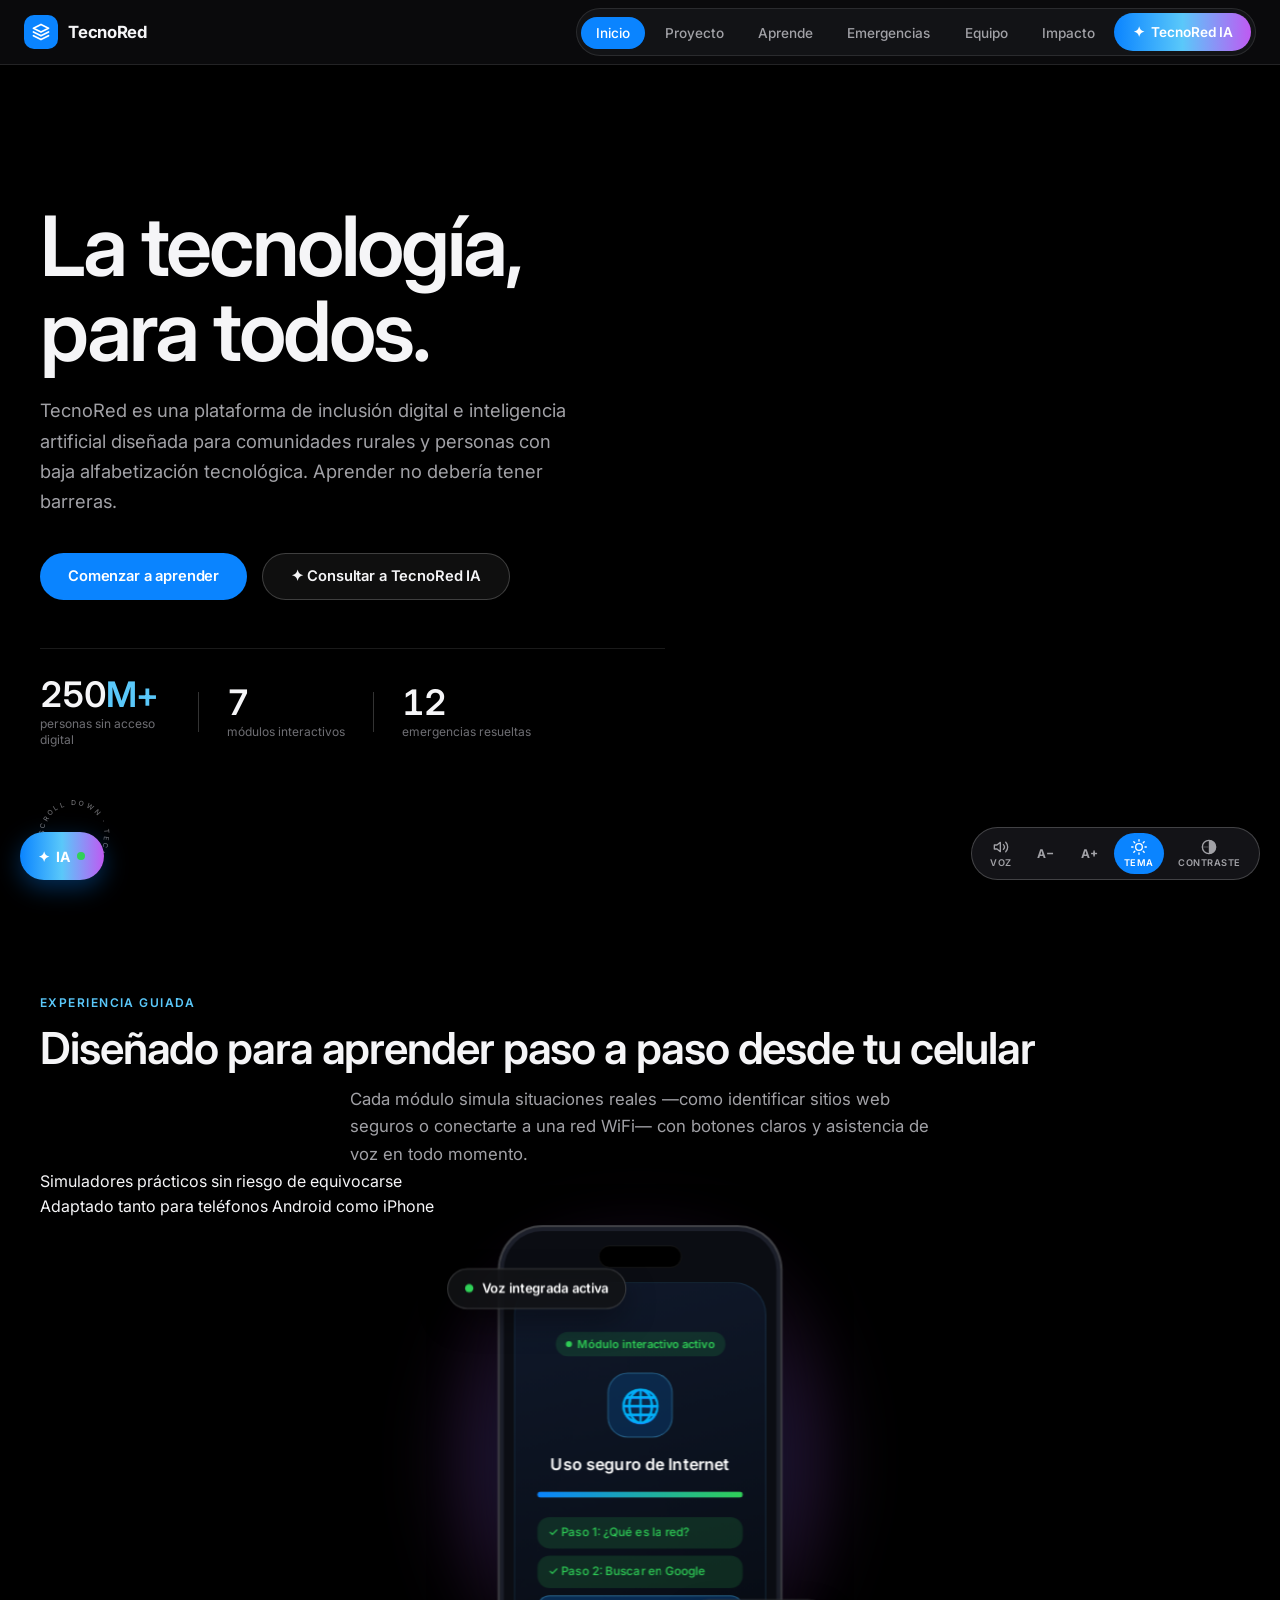
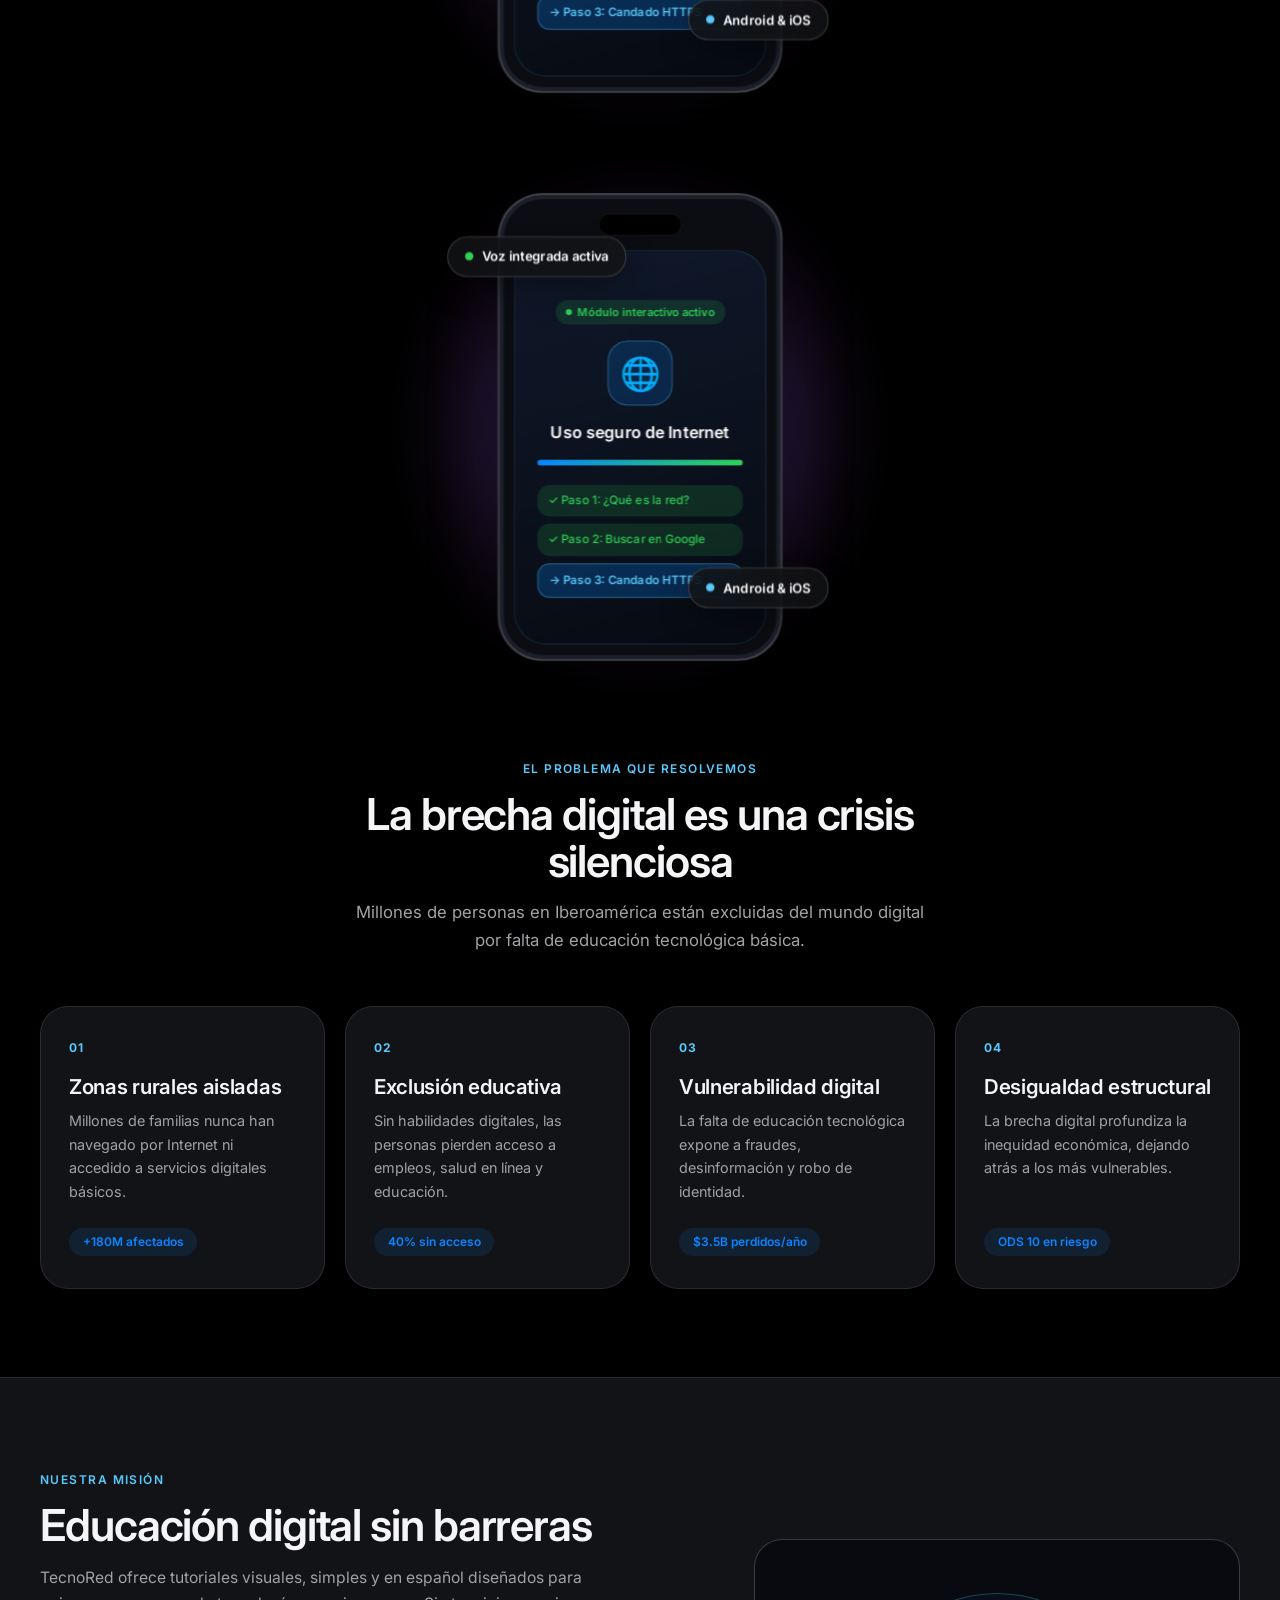
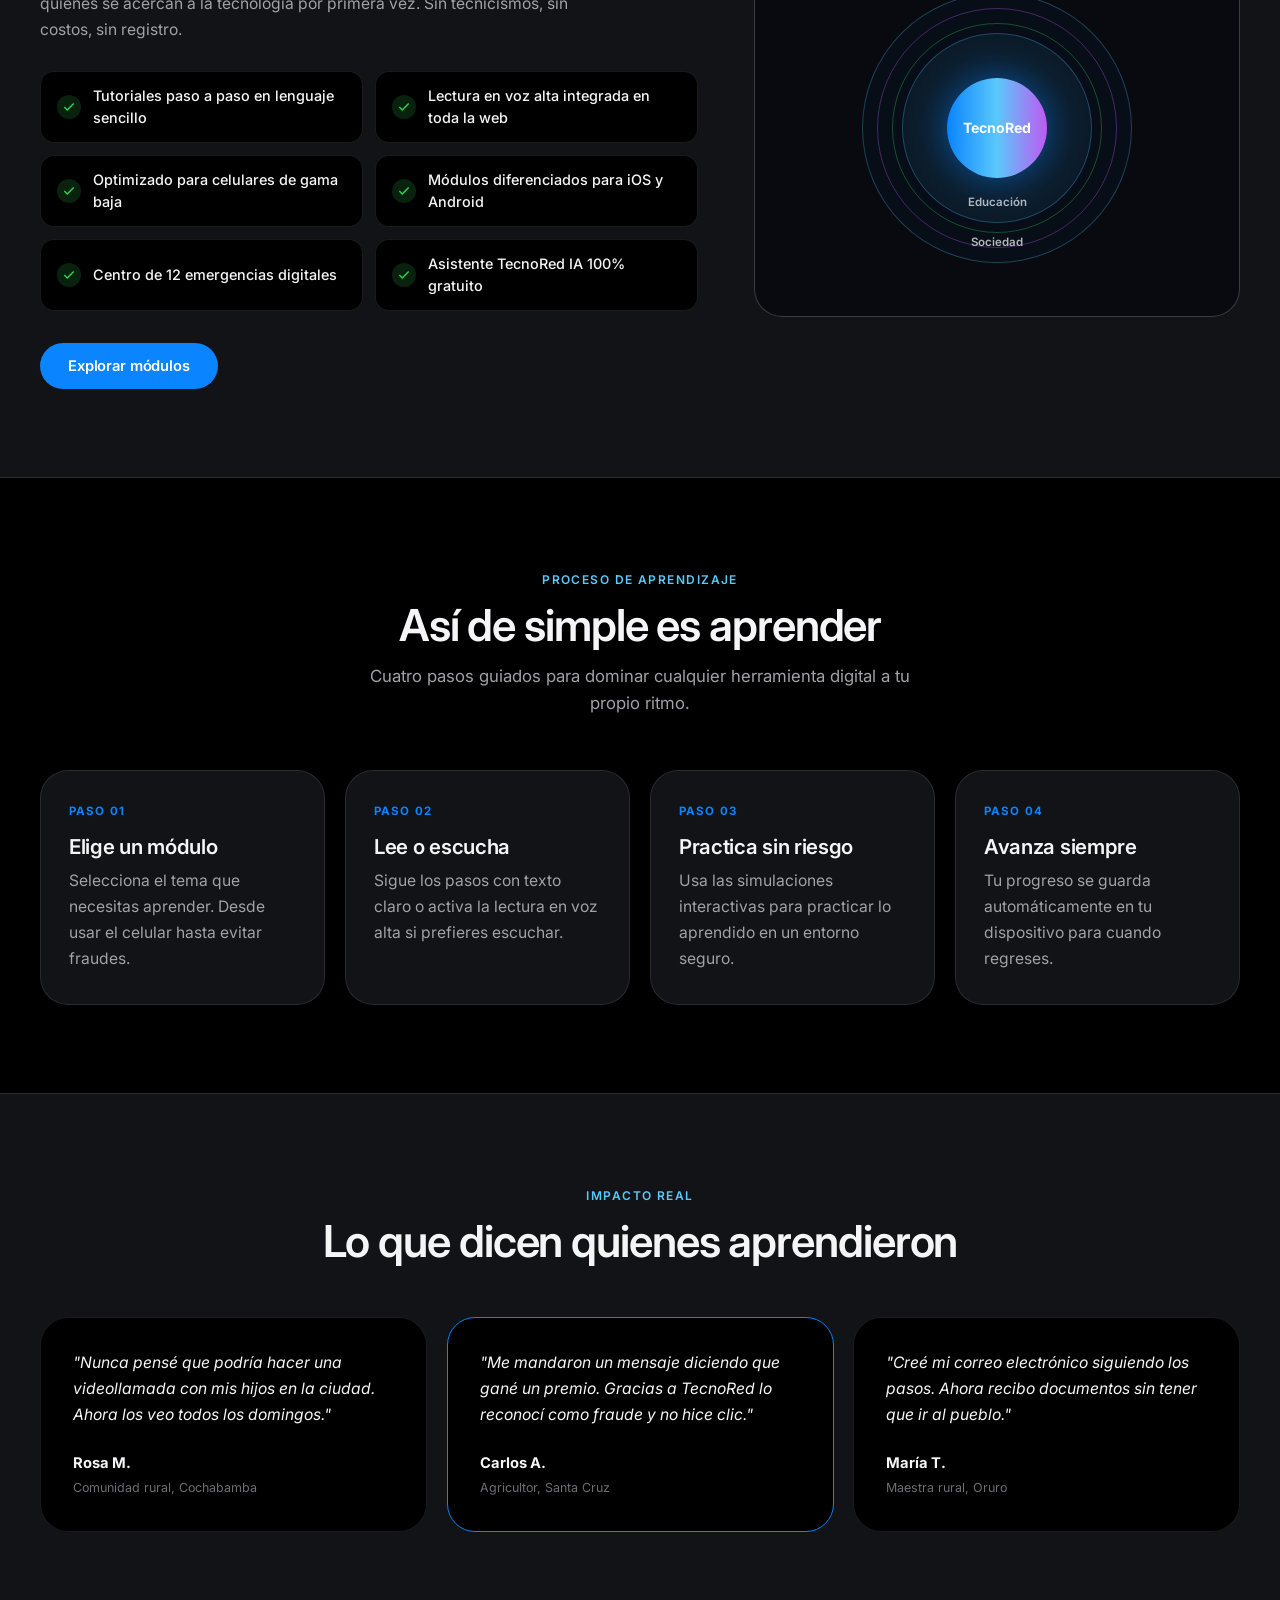
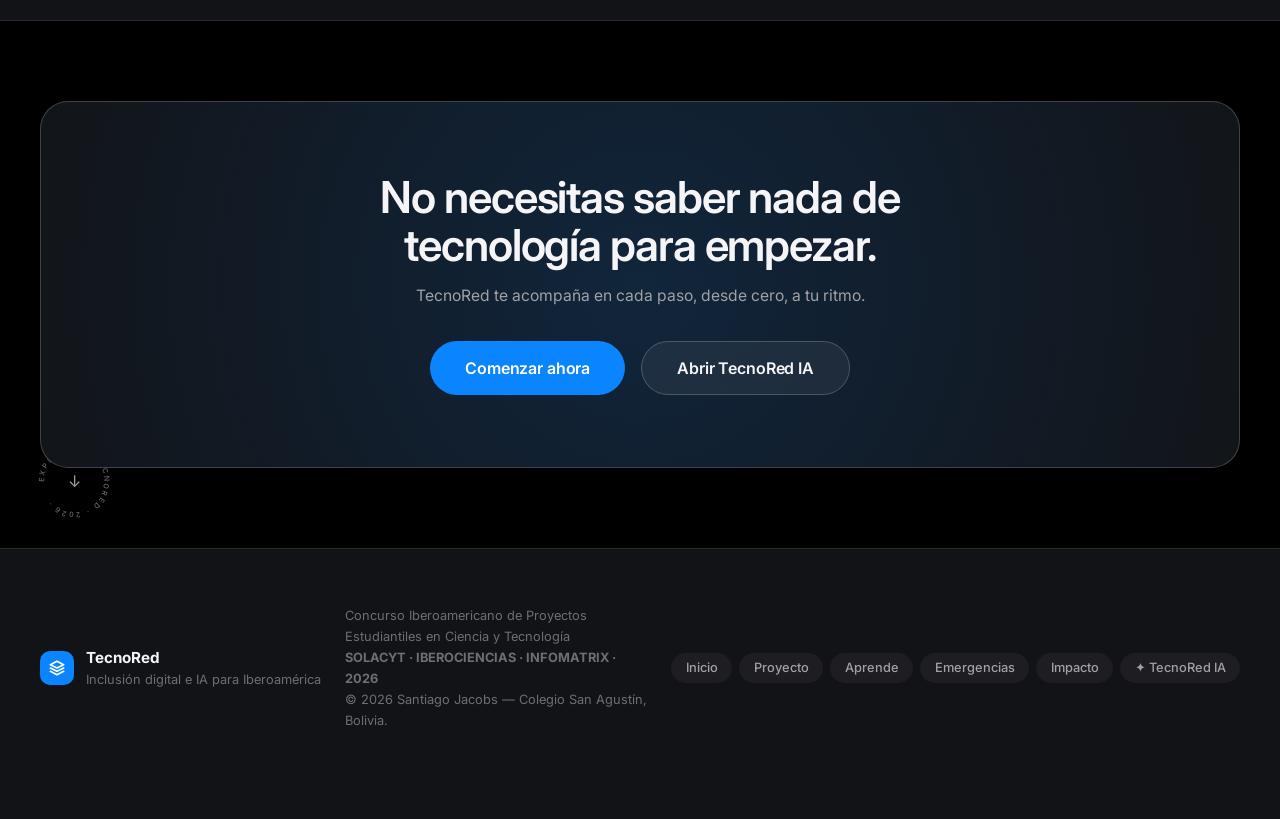
==== commit f07feb13: "Update print statement from 'Hello' to 'Goodbye'burbuja" ====
--- a/index.html
+++ b/index.html
@@ -70,23 +70,31 @@
 <section class="page active" id="page-inicio">
 
   <!-- HERO STAGE CON BURBUJA IRIDISCENTE GIGANTE Y ESCENARIO 3D -->
-  <div class="hero">
+  <!-- HERO STAGE ESTILO MONOPO SAIGON CON COLORES BASE TECNORED -->
+  <div class="hero" id="monopo-hero">
     <div class="hero-bg" aria-hidden="true">
-      <div class="iridescent-bubble bubble-primary"></div>
-      <div class="iridescent-bubble bubble-secondary"></div>
-      <div class="iridescent-bubble bubble-tertiary"></div>
-      <div class="hero-particle-mesh"></div>
+      <!-- Lavado atmosférico de fondo en tonos base TecnoRed -->
+      <div class="monopo-wash wash-1"></div>
+      <div class="monopo-wash wash-2"></div>
+
+      <!-- LA GRAN ESFERA DE CRISTAL LÍQUIDO (Estilo monopo saigon) -->
+      <div class="monopo-sphere-stage" id="monopo-sphere">
+        <div class="monopo-sphere-glass">
+          <div class="sphere-internal-plasma plasma-a"></div>
+          <div class="sphere-internal-plasma plasma-b"></div>
+          <div class="sphere-internal-Shadow"></div>
+          <div class="sphere-rim-specular"></div>
+        </div>
+      </div>
+
+      <!-- Textura de grano cinematográfico sutil -->
+      <div class="monopo-film-grain"></div>
     </div>
 
     <div class="hero-inner container">
       <div class="hero-content reveal-on-scroll">
-        <div class="hero-eyebrow">
-          <span class="eyebrow-dot"></span>
-          <span>INFOMATRIX · SOLACYT · IBEROCIENCIAS · 2026</span>
-        </div>
         <h1 class="hero-title">
-          La tecnología,<br/>
-          <span class="hero-title-accent">para todos.</span>
+          La tecnología, <span class="hero-title-italic">para todos.</span>
         </h1>
         <p class="hero-desc">TecnoRed es una plataforma de inclusión digital e inteligencia artificial diseñada para comunidades rurales y personas con baja alfabetización tecnológica. Aprender no debería tener barreras.</p>
         <div class="hero-actions">
@@ -110,6 +118,78 @@
           </div>
         </div>
       </div>
+    </div>
+
+    <!-- Indicador rotatorio inferior izquierdo estilo monopo saigon -->
+    <div class="scroll-badge-wrap" aria-hidden="true">
+      <svg class="scroll-badge-svg" viewBox="0 0 100 100" width="88" height="88">
+        <defs>
+          <path id="circlePath" d="M 50, 50 m -36, 0 a 36,36 0 1,1 72,0 a 36,36 0 1,1 -72,0"/>
+        </defs>
+        <text font-size="8.2" font-weight="500" letter-spacing="2.8">
+          <textPath href="#circlePath">SCROLL DOWN · TECNORED · </textPath>
+        </text>
+      </svg>
+      <span class="scroll-badge-arrow">∞</span>
+    </div>
+  </div>
+
+  <!-- VISTA PREVIA INTERACTIVA (Módulo "Uso seguro de Internet" movido más abajo) -->
+  <section class="section-band showcase-band">
+    <div class="container">
+      <div class="showcase-split">
+        <div class="showcase-text reveal-on-scroll">
+          <div class="section-label">Experiencia guiada</div>
+          <h2 class="section-heading">Diseñado para aprender paso a paso desde tu celular</h2>
+          <p class="section-sub">Cada módulo simula situaciones reales —como identificar sitios web seguros o conectarte a una red WiFi— con botones claros y asistencia de voz en todo momento.</p>
+          <div class="showcase-Perks">
+            <div class="sp-item">
+              <span class="sp-dot"></span>
+              <span>Simuladores prácticos sin riesgo de equivocarse</span>
+            </div>
+            <div class="sp-item">
+              <span class="sp-dot"></span>
+              <span>Adaptado tanto para teléfonos Android como iPhone</span>
+            </div>
+          </div>
+        </div>
+
+        <div class="hero-visual reveal-on-scroll" aria-hidden="true">
+          <div class="stage-3d-wrapper" id="hero-3d-tilt">
+            <div class="stage-3d-glow"></div>
+            <div class="device-frame-3d">
+              <div class="device-island"></div>
+              <div class="device-screen">
+                <div class="device-ui">
+                  <div class="dui-header">
+                    <div class="dui-dot"></div>
+                    <span>Módulo interactivo activo</span>
+                  </div>
+                  <div class="dui-icon-orb">🌐</div>
+                  <div class="dui-title">Uso seguro de Internet</div>
+                  <div class="dui-progress-track">
+                    <div class="dui-progress-fill"></div>
+                  </div>
+                  <div class="dui-step-pills">
+                    <span class="dui-pill done">✓ Paso 1: ¿Qué es la red?</span>
+                    <span class="dui-pill done">✓ Paso 2: Buscar en Google</span>
+                    <span class="dui-pill active">→ Paso 3: Candado HTTPS</span>
+                  </div>
+                </div>
+              </div>
+              <div class="device-reflection"></div>
+            </div>
+            <div class="floating-badge fb-top">
+              <span class="fb-dot green"></span> Voz integrada activa
+            </div>
+            <div class="floating-badge fb-bottom">
+              <span class="fb-dot blue"></span> Android &amp; iOS
+            </div>
+          </div>
+        </div>
+      </div>
+    </div>
+  </section>
 
       <!-- ANIMACIÓN 3D INICIO: HARDWARE MOCKUP + BURBUJA Y TARJETAS FLOTANTES -->
       <div class="hero-visual reveal-on-scroll" aria-hidden="true">
@@ -1028,4 +1108,4 @@
 <script src="app.js"></script>
 <script src="chatbot.js"></script>
 </body>
-</html>+</html>
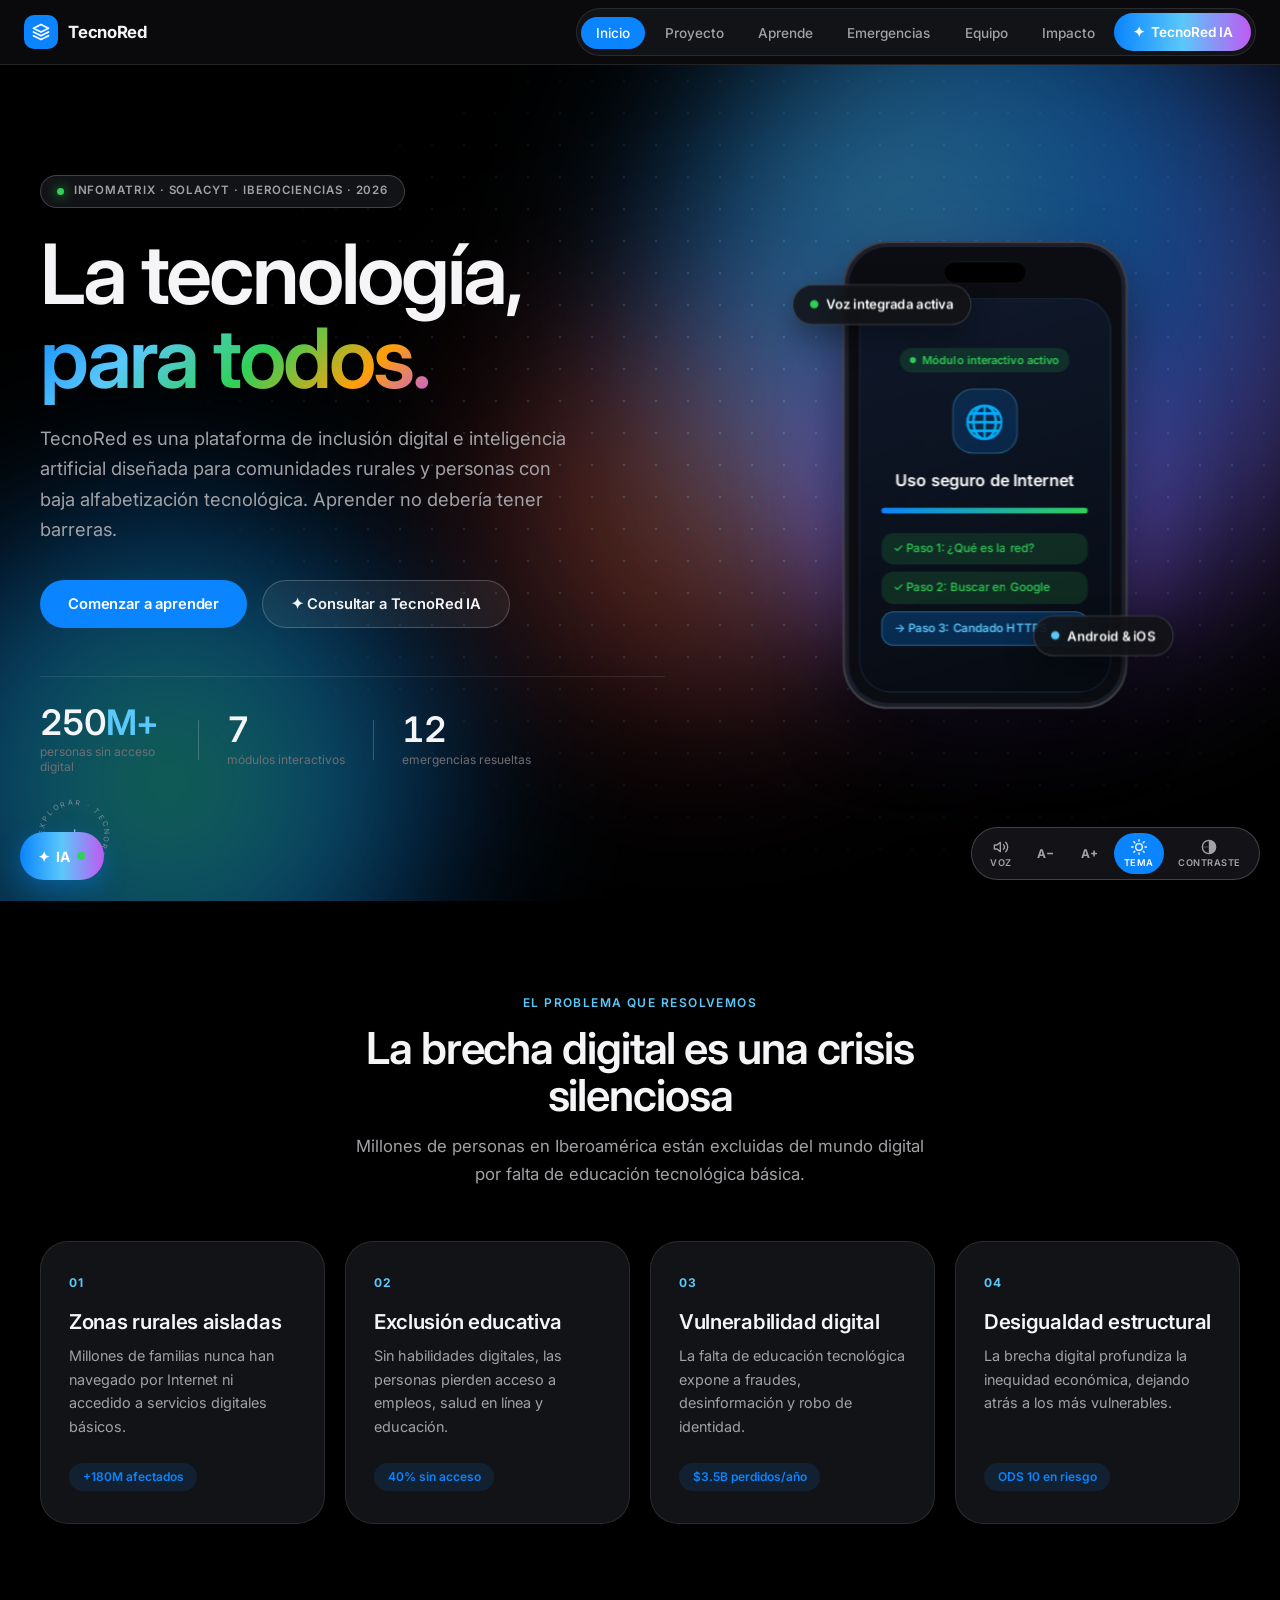
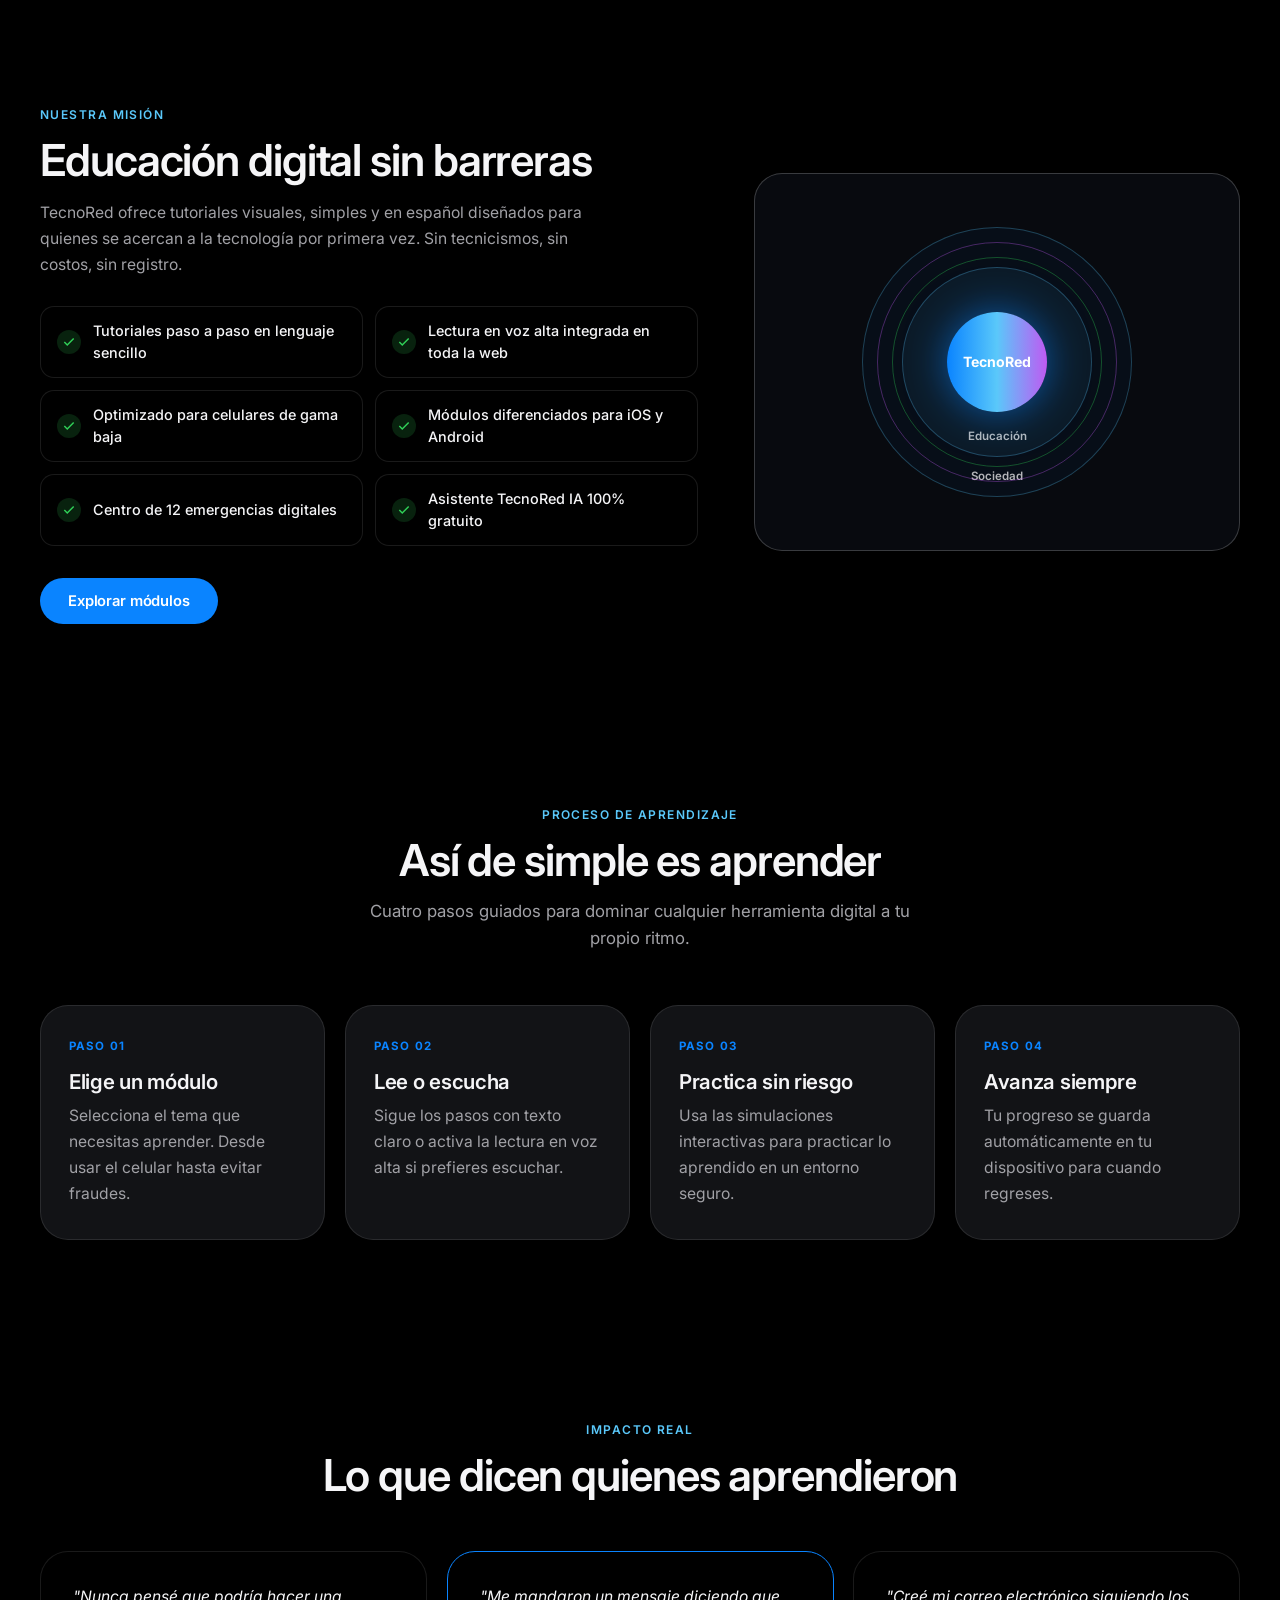
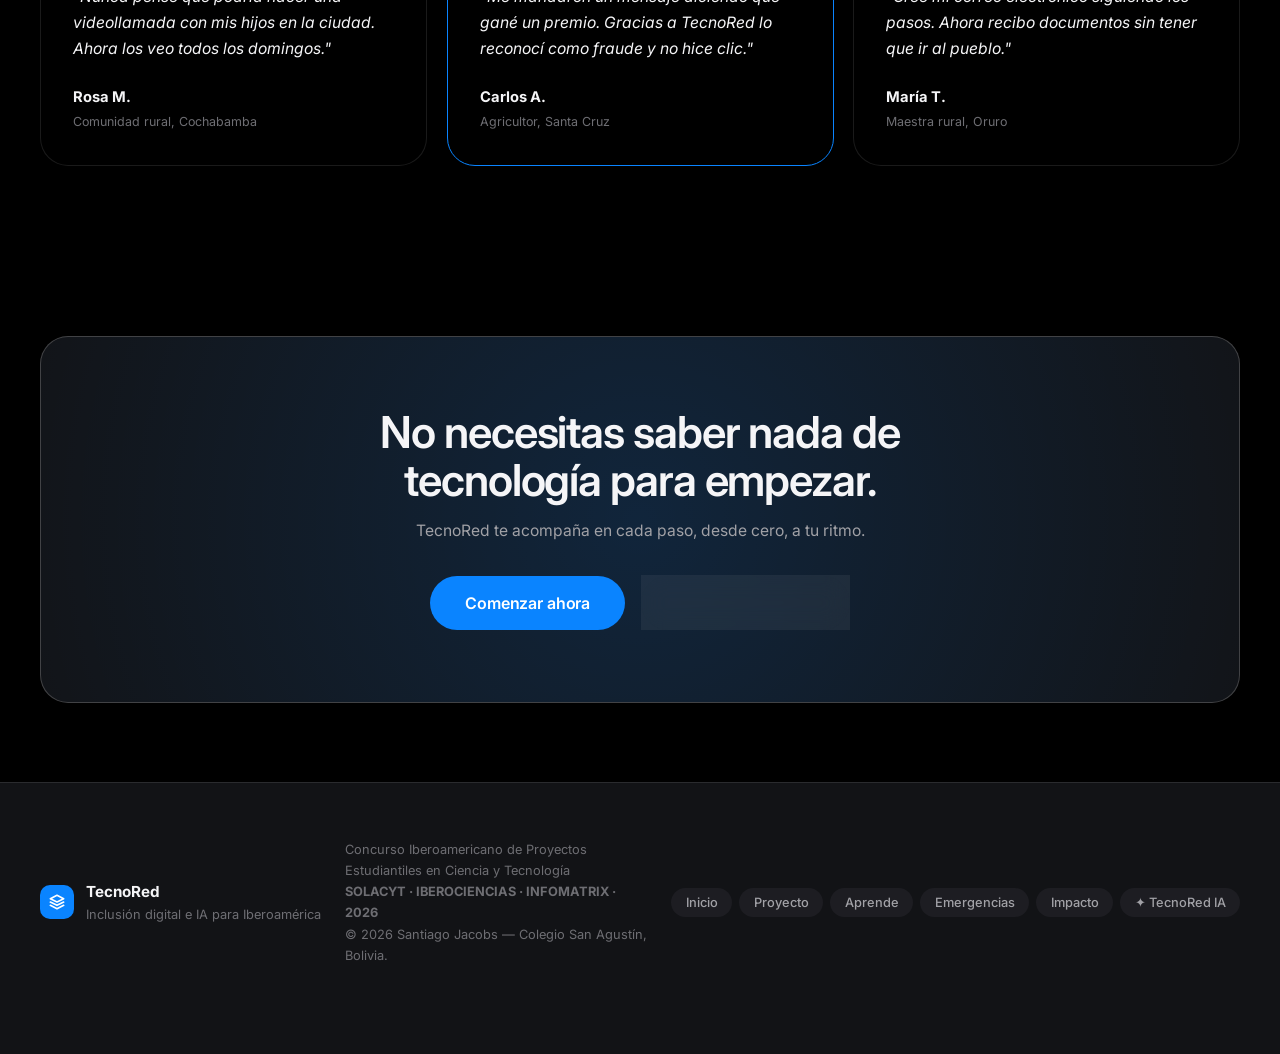
==== commit bf04b0ee: "Add files via upload" ====
--- a/index.html
+++ b/index.html
@@ -70,31 +70,23 @@
 <section class="page active" id="page-inicio">
 
   <!-- HERO STAGE CON BURBUJA IRIDISCENTE GIGANTE Y ESCENARIO 3D -->
-  <!-- HERO STAGE ESTILO MONOPO SAIGON CON COLORES BASE TECNORED -->
-  <div class="hero" id="monopo-hero">
+  <div class="hero">
     <div class="hero-bg" aria-hidden="true">
-      <!-- Lavado atmosférico de fondo en tonos base TecnoRed -->
-      <div class="monopo-wash wash-1"></div>
-      <div class="monopo-wash wash-2"></div>
-
-      <!-- LA GRAN ESFERA DE CRISTAL LÍQUIDO (Estilo monopo saigon) -->
-      <div class="monopo-sphere-stage" id="monopo-sphere">
-        <div class="monopo-sphere-glass">
-          <div class="sphere-internal-plasma plasma-a"></div>
-          <div class="sphere-internal-plasma plasma-b"></div>
-          <div class="sphere-internal-Shadow"></div>
-          <div class="sphere-rim-specular"></div>
-        </div>
-      </div>
-
-      <!-- Textura de grano cinematográfico sutil -->
-      <div class="monopo-film-grain"></div>
+      <div class="iridescent-bubble bubble-primary"></div>
+      <div class="iridescent-bubble bubble-secondary"></div>
+      <div class="iridescent-bubble bubble-tertiary"></div>
+      <div class="hero-particle-mesh"></div>
     </div>
 
     <div class="hero-inner container">
       <div class="hero-content reveal-on-scroll">
+        <div class="hero-eyebrow">
+          <span class="eyebrow-dot"></span>
+          <span>INFOMATRIX · SOLACYT · IBEROCIENCIAS · 2026</span>
+        </div>
         <h1 class="hero-title">
-          La tecnología, <span class="hero-title-italic">para todos.</span>
+          La tecnología,<br/>
+          <span class="hero-title-accent">para todos.</span>
         </h1>
         <p class="hero-desc">TecnoRed es una plataforma de inclusión digital e inteligencia artificial diseñada para comunidades rurales y personas con baja alfabetización tecnológica. Aprender no debería tener barreras.</p>
         <div class="hero-actions">
@@ -118,78 +110,6 @@
           </div>
         </div>
       </div>
-    </div>
-
-    <!-- Indicador rotatorio inferior izquierdo estilo monopo saigon -->
-    <div class="scroll-badge-wrap" aria-hidden="true">
-      <svg class="scroll-badge-svg" viewBox="0 0 100 100" width="88" height="88">
-        <defs>
-          <path id="circlePath" d="M 50, 50 m -36, 0 a 36,36 0 1,1 72,0 a 36,36 0 1,1 -72,0"/>
-        </defs>
-        <text font-size="8.2" font-weight="500" letter-spacing="2.8">
-          <textPath href="#circlePath">SCROLL DOWN · TECNORED · </textPath>
-        </text>
-      </svg>
-      <span class="scroll-badge-arrow">∞</span>
-    </div>
-  </div>
-
-  <!-- VISTA PREVIA INTERACTIVA (Módulo "Uso seguro de Internet" movido más abajo) -->
-  <section class="section-band showcase-band">
-    <div class="container">
-      <div class="showcase-split">
-        <div class="showcase-text reveal-on-scroll">
-          <div class="section-label">Experiencia guiada</div>
-          <h2 class="section-heading">Diseñado para aprender paso a paso desde tu celular</h2>
-          <p class="section-sub">Cada módulo simula situaciones reales —como identificar sitios web seguros o conectarte a una red WiFi— con botones claros y asistencia de voz en todo momento.</p>
-          <div class="showcase-Perks">
-            <div class="sp-item">
-              <span class="sp-dot"></span>
-              <span>Simuladores prácticos sin riesgo de equivocarse</span>
-            </div>
-            <div class="sp-item">
-              <span class="sp-dot"></span>
-              <span>Adaptado tanto para teléfonos Android como iPhone</span>
-            </div>
-          </div>
-        </div>
-
-        <div class="hero-visual reveal-on-scroll" aria-hidden="true">
-          <div class="stage-3d-wrapper" id="hero-3d-tilt">
-            <div class="stage-3d-glow"></div>
-            <div class="device-frame-3d">
-              <div class="device-island"></div>
-              <div class="device-screen">
-                <div class="device-ui">
-                  <div class="dui-header">
-                    <div class="dui-dot"></div>
-                    <span>Módulo interactivo activo</span>
-                  </div>
-                  <div class="dui-icon-orb">🌐</div>
-                  <div class="dui-title">Uso seguro de Internet</div>
-                  <div class="dui-progress-track">
-                    <div class="dui-progress-fill"></div>
-                  </div>
-                  <div class="dui-step-pills">
-                    <span class="dui-pill done">✓ Paso 1: ¿Qué es la red?</span>
-                    <span class="dui-pill done">✓ Paso 2: Buscar en Google</span>
-                    <span class="dui-pill active">→ Paso 3: Candado HTTPS</span>
-                  </div>
-                </div>
-              </div>
-              <div class="device-reflection"></div>
-            </div>
-            <div class="floating-badge fb-top">
-              <span class="fb-dot green"></span> Voz integrada activa
-            </div>
-            <div class="floating-badge fb-bottom">
-              <span class="fb-dot blue"></span> Android &amp; iOS
-            </div>
-          </div>
-        </div>
-      </div>
-    </div>
-  </section>
 
       <!-- ANIMACIÓN 3D INICIO: HARDWARE MOCKUP + BURBUJA Y TARJETAS FLOTANTES -->
       <div class="hero-visual reveal-on-scroll" aria-hidden="true">
@@ -1108,4 +1028,4 @@
 <script src="app.js"></script>
 <script src="chatbot.js"></script>
 </body>
-</html>
+</html>
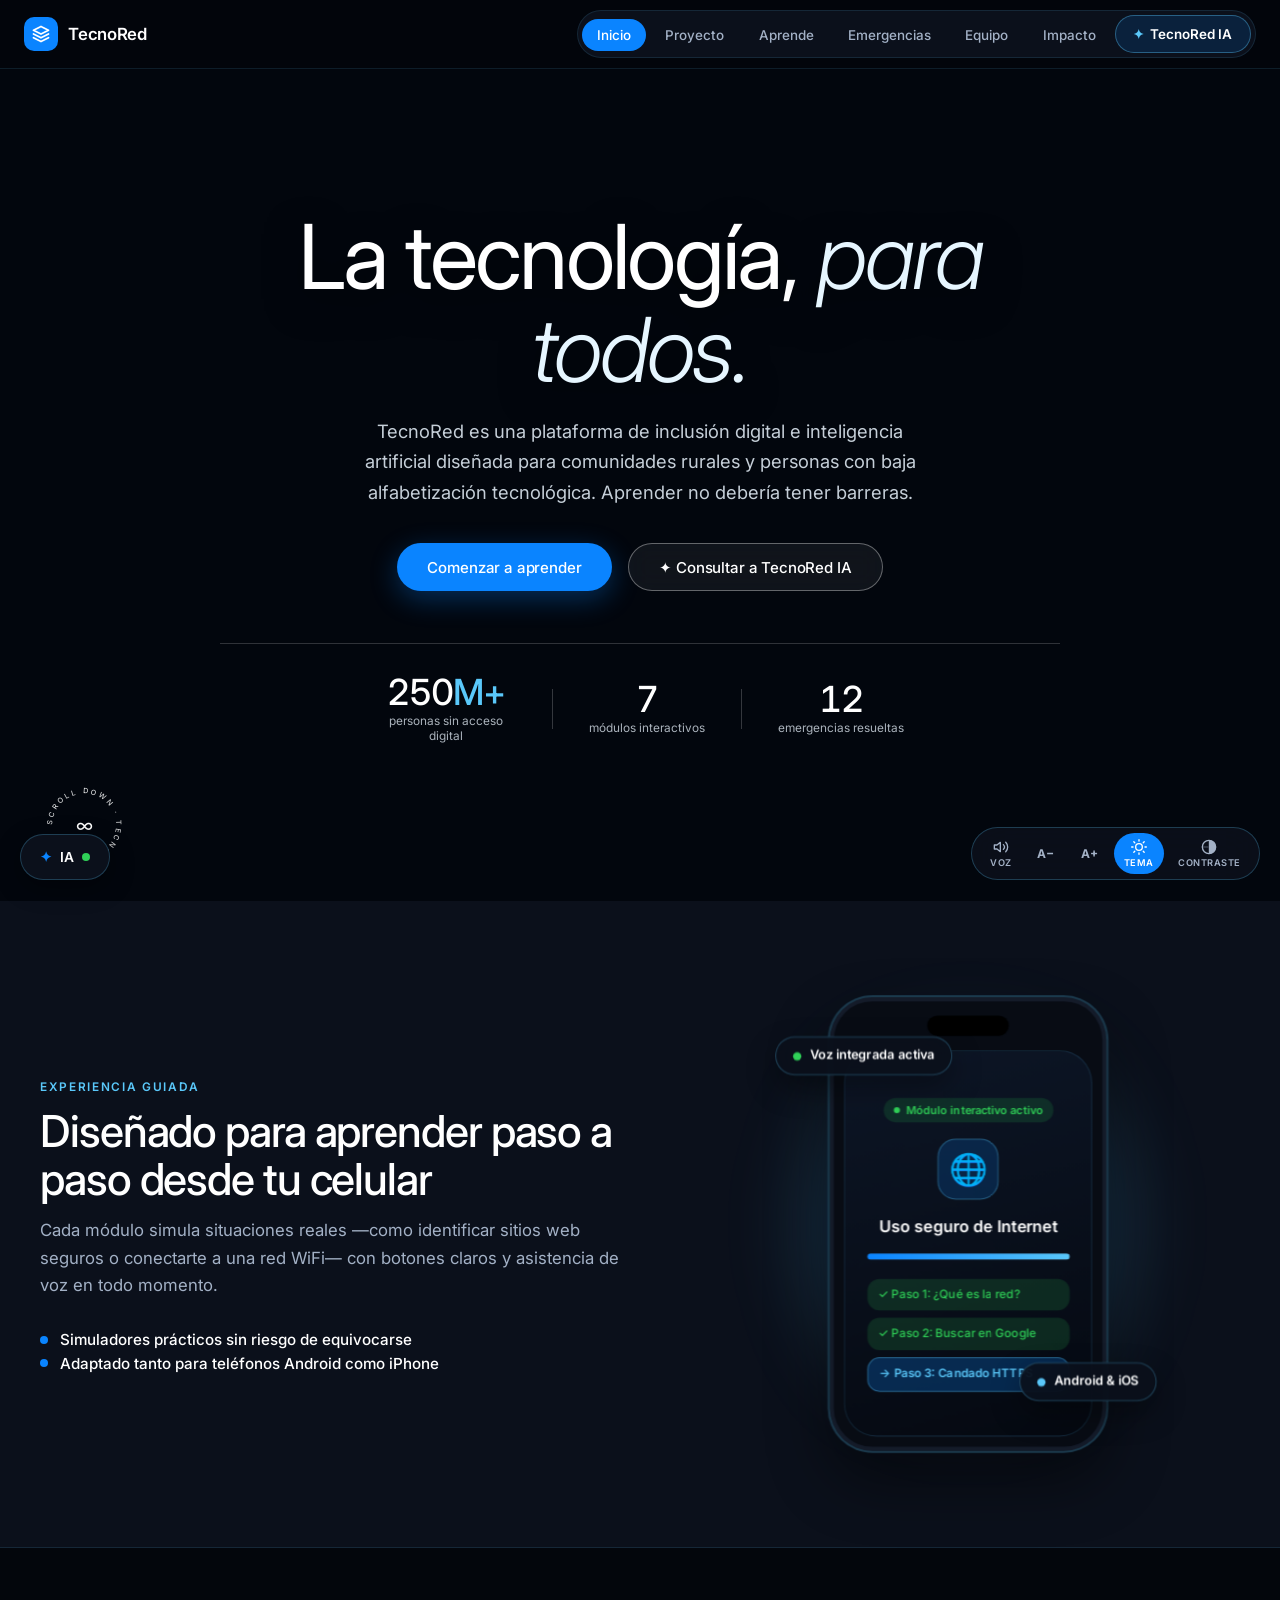
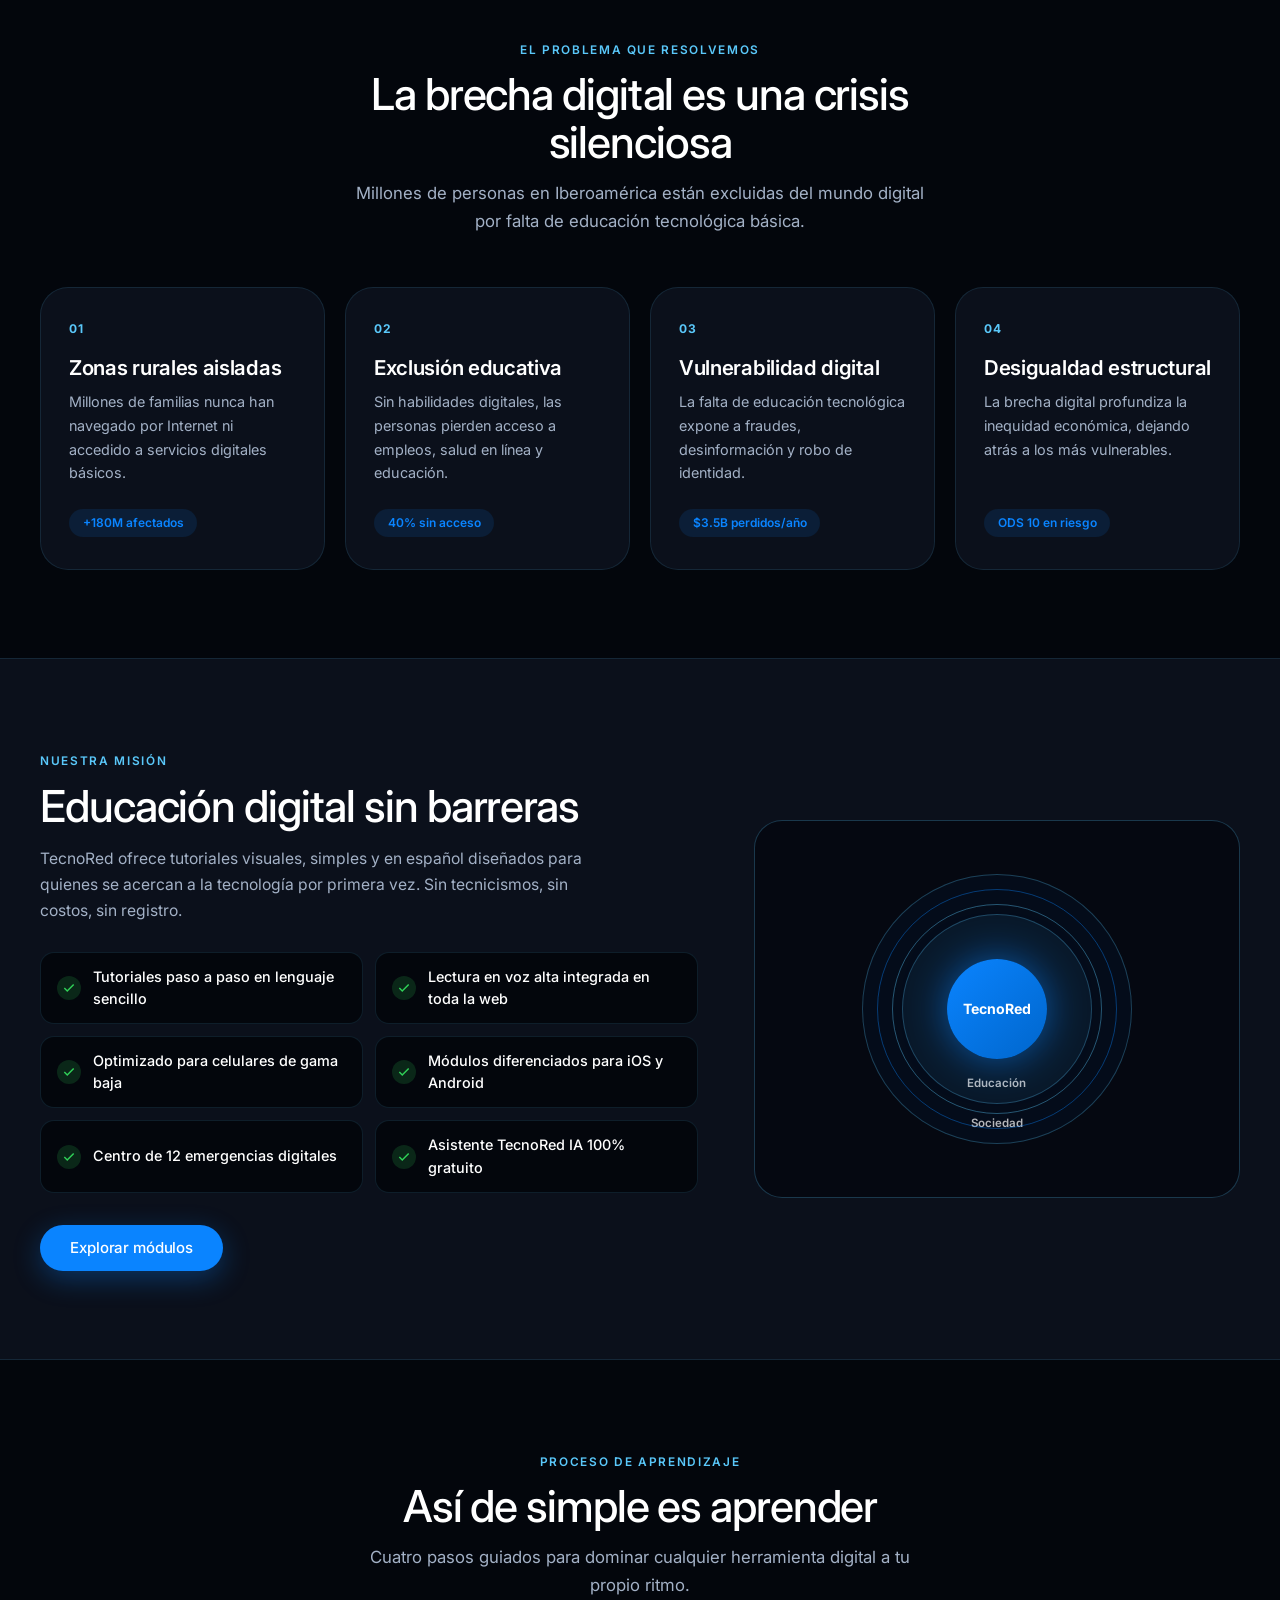
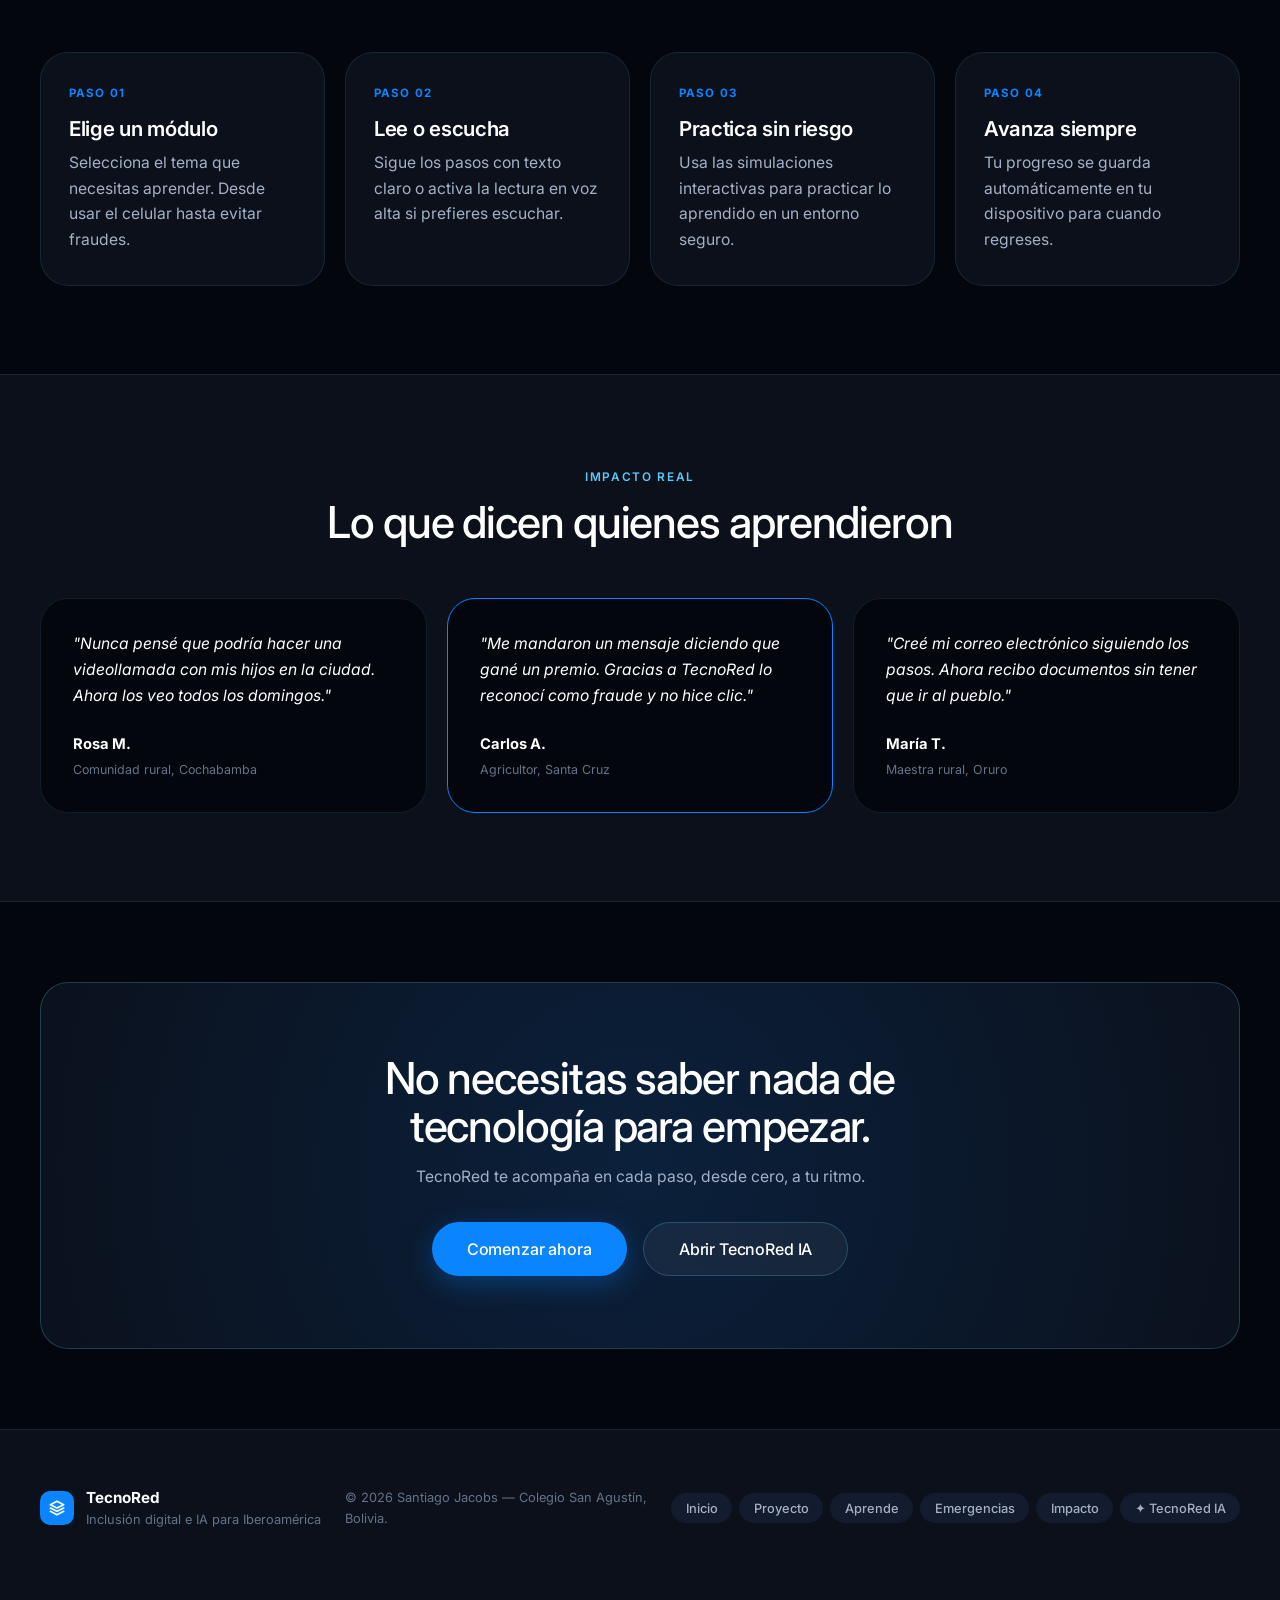
==== commit ff63bcd9: "Add files via upload" ====
--- a/index.html
+++ b/index.html
@@ -7,7 +7,7 @@
   <title>TecnoRed — Inclusión Digital</title>
   <link rel="preconnect" href="https://fonts.googleapis.com"/>
   <link rel="preconnect" href="https://fonts.gstatic.com" crossorigin/>
-  <link href="https://fonts.googleapis.com/css2?family=Inter:ital,opsz,wght@0,14..32,300;0,14..32,400;0,14..32,500;0,14..32,600;0,14..32,700;0,14..32,800;1,14..32,400&display=swap" rel="stylesheet"/>
+  <link href="https://fonts.googleapis.com/css2?family=Inter:ital,opsz,wght@0,14..32,300;0,14..32,400;0,14..32,500;0,14..32,600;0,14..32,700;0,14..32,800;1,14..32,300;1,14..32,400&display=swap" rel="stylesheet"/>
   <link rel="stylesheet" href="styles.css"/>
 </head>
 <body>
@@ -69,24 +69,28 @@
 <!-- ════════════════ 1. INICIO ════════════════ -->
 <section class="page active" id="page-inicio">
 
-  <!-- HERO STAGE CON BURBUJA IRIDISCENTE GIGANTE Y ESCENARIO 3D -->
-  <div class="hero">
+  <!-- HERO STAGE ESTILO MONOPO SAIGON CON COLORES BASE TECNORED -->
+  <div class="hero" id="monopo-hero">
     <div class="hero-bg" aria-hidden="true">
-      <div class="iridescent-bubble bubble-primary"></div>
-      <div class="iridescent-bubble bubble-secondary"></div>
-      <div class="iridescent-bubble bubble-tertiary"></div>
-      <div class="hero-particle-mesh"></div>
+      <div class="monopo-wash wash-1"></div>
+      <div class="monopo-wash wash-2"></div>
+
+      <div class="monopo-sphere-stage" id="monopo-sphere">
+        <div class="monopo-sphere-glass">
+          <div class="sphere-internal-plasma plasma-a"></div>
+          <div class="sphere-internal-plasma plasma-b"></div>
+          <div class="sphere-internal-Shadow"></div>
+          <div class="sphere-rim-specular"></div>
+        </div>
+      </div>
+
+      <div class="monopo-film-grain"></div>
     </div>
 
     <div class="hero-inner container">
       <div class="hero-content reveal-on-scroll">
-        <div class="hero-eyebrow">
-          <span class="eyebrow-dot"></span>
-          <span>INFOMATRIX · SOLACYT · IBEROCIENCIAS · 2026</span>
-        </div>
         <h1 class="hero-title">
-          La tecnología,<br/>
-          <span class="hero-title-accent">para todos.</span>
+          La tecnología, <span class="hero-title-italic">para todos.</span>
         </h1>
         <p class="hero-desc">TecnoRed es una plataforma de inclusión digital e inteligencia artificial diseñada para comunidades rurales y personas con baja alfabetización tecnológica. Aprender no debería tener barreras.</p>
         <div class="hero-actions">
@@ -110,56 +114,77 @@
           </div>
         </div>
       </div>
-
-      <!-- ANIMACIÓN 3D INICIO: HARDWARE MOCKUP + BURBUJA Y TARJETAS FLOTANTES -->
-      <div class="hero-visual reveal-on-scroll" aria-hidden="true">
-        <div class="stage-3d-wrapper" id="hero-3d-tilt">
-          <div class="stage-3d-glow"></div>
-          <div class="device-frame-3d">
-            <div class="device-island"></div>
-            <div class="device-screen">
-              <div class="device-ui">
-                <div class="dui-header">
-                  <div class="dui-dot"></div>
-                  <span>Módulo interactivo activo</span>
-                </div>
-                <div class="dui-icon-orb">🌐</div>
-                <div class="dui-title">Uso seguro de Internet</div>
-                <div class="dui-progress-track">
-                  <div class="dui-progress-fill"></div>
-                </div>
-                <div class="dui-step-pills">
-                  <span class="dui-pill done">✓ Paso 1: ¿Qué es la red?</span>
-                  <span class="dui-pill done">✓ Paso 2: Buscar en Google</span>
-                  <span class="dui-pill active">→ Paso 3: Candado HTTPS</span>
-                </div>
-              </div>
-            </div>
-            <div class="device-reflection"></div>
-          </div>
-          <div class="floating-badge fb-top">
-            <span class="fb-dot green"></span> Voz integrada activa
-          </div>
-          <div class="floating-badge fb-bottom">
-            <span class="fb-dot blue"></span> Android &amp; iOS
-          </div>
-        </div>
-      </div>
-    </div>
-
-    <!-- Indicador rotatorio estilo monopo saigon -->
+    </div>
+
     <div class="scroll-badge-wrap" aria-hidden="true">
-      <svg class="scroll-badge-svg" viewBox="0 0 100 100" width="84" height="84">
+      <svg class="scroll-badge-svg" viewBox="0 0 100 100" width="88" height="88">
         <defs>
           <path id="circlePath" d="M 50, 50 m -36, 0 a 36,36 0 1,1 72,0 a 36,36 0 1,1 -72,0"/>
         </defs>
-        <text font-size="8.5" font-weight="500" letter-spacing="2.6">
-          <textPath href="#circlePath">EXPLORAR · TECNORED · 2026 · </textPath>
+        <text font-size="8.2" font-weight="500" letter-spacing="2.8">
+          <textPath href="#circlePath">SCROLL DOWN · TECNORED · </textPath>
         </text>
       </svg>
-      <span class="scroll-badge-arrow">↓</span>
+      <span class="scroll-badge-arrow">∞</span>
     </div>
   </div>
+
+  <!-- VISTA PREVIA INTERACTIVA (Módulo "Uso seguro de Internet" más abajo) -->
+  <section class="section-band showcase-band">
+    <div class="container">
+      <div class="showcase-split">
+        <div class="showcase-text reveal-on-scroll">
+          <div class="section-label">Experiencia guiada</div>
+          <h2 class="section-heading">Diseñado para aprender paso a paso desde tu celular</h2>
+          <p class="section-sub">Cada módulo simula situaciones reales —como identificar sitios web seguros o conectarte a una red WiFi— con botones claros y asistencia de voz en todo momento.</p>
+          <div class="showcase-Perks">
+            <div class="sp-item">
+              <span class="sp-dot"></span>
+              <span>Simuladores prácticos sin riesgo de equivocarse</span>
+            </div>
+            <div class="sp-item">
+              <span class="sp-dot"></span>
+              <span>Adaptado tanto para teléfonos Android como iPhone</span>
+            </div>
+          </div>
+        </div>
+
+        <div class="hero-visual reveal-on-scroll" aria-hidden="true">
+          <div class="stage-3d-wrapper" id="hero-3d-tilt">
+            <div class="stage-3d-glow"></div>
+            <div class="device-frame-3d">
+              <div class="device-island"></div>
+              <div class="device-screen">
+                <div class="device-ui">
+                  <div class="dui-header">
+                    <div class="dui-dot"></div>
+                    <span>Módulo interactivo activo</span>
+                  </div>
+                  <div class="dui-icon-orb">🌐</div>
+                  <div class="dui-title">Uso seguro de Internet</div>
+                  <div class="dui-progress-track">
+                    <div class="dui-progress-fill"></div>
+                  </div>
+                  <div class="dui-step-pills">
+                    <span class="dui-pill done">✓ Paso 1: ¿Qué es la red?</span>
+                    <span class="dui-pill done">✓ Paso 2: Buscar en Google</span>
+                    <span class="dui-pill active">→ Paso 3: Candado HTTPS</span>
+                  </div>
+                </div>
+              </div>
+              <div class="device-reflection"></div>
+            </div>
+            <div class="floating-badge fb-top">
+              <span class="fb-dot green"></span> Voz integrada activa
+            </div>
+            <div class="floating-badge fb-bottom">
+              <span class="fb-dot blue"></span> Android &amp; iOS
+            </div>
+          </div>
+        </div>
+      </div>
+    </div>
+  </section>
 
   <!-- PROBLEMA -->
   <section class="section-band">
@@ -341,7 +366,6 @@
       <p class="page-lead">Arquitectura educativa e inteligencia artificial accesible diseñada para cerrar la brecha digital en comunidades rurales iberoamericanas.</p>
     </div>
 
-    <!-- 6 PILARES BENTO -->
     <div class="pillars-grid">
       <div class="pillar reveal-on-scroll" style="--pa:#30D158">
         <div class="pillar-top">
@@ -351,7 +375,7 @@
         <h3>Enfoque Científico</h3>
         <p>Fundamentado en el Diseño Universal para el Aprendizaje (DUA), reducción de carga cognitiva y metodologías UX adaptadas a poblaciones vulnerables.</p>
       </div>
-      <div class="pillar reveal-on-scroll" style="--pa:#E8834A">
+      <div class="pillar reveal-on-scroll" style="--pa:#0A84FF">
         <div class="pillar-top">
           <span class="pillar-n">PILAR 02</span>
           <span class="pillar-dot"></span>
@@ -359,7 +383,7 @@
         <h3>Enfoque Tecnológico</h3>
         <p>Arquitectura SPA ultraligera en HTML5, CSS3 y JavaScript Vanilla con Web Speech API (TTS) y persistencia en LocalStorage para conexiones lentas.</p>
       </div>
-      <div class="pillar reveal-on-scroll" style="--pa:#0A84FF">
+      <div class="pillar reveal-on-scroll" style="--pa:#5AC8FA">
         <div class="pillar-top">
           <span class="pillar-n">PILAR 03</span>
           <span class="pillar-dot"></span>
@@ -367,7 +391,7 @@
         <h3>Impacto Social</h3>
         <p>Orientado a más de 250 millones de personas en Iberoamérica sin alfabetización digital, priorizando zonas rurales y adultos mayores.</p>
       </div>
-      <div class="pillar reveal-on-scroll" style="--pa:#BF5AF2">
+      <div class="pillar reveal-on-scroll" style="--pa:#0A84FF">
         <div class="pillar-top">
           <span class="pillar-n">PILAR 04</span>
           <span class="pillar-dot"></span>
@@ -375,7 +399,7 @@
         <h3>Innovación con IA</h3>
         <p>Módulos diferenciados para iOS y Android, centro de 12 emergencias digitales y motor de IA conversacional local sin costo ni exposición de API keys.</p>
       </div>
-      <div class="pillar reveal-on-scroll" style="--pa:#FF453A">
+      <div class="pillar reveal-on-scroll" style="--pa:#30D158">
         <div class="pillar-top">
           <span class="pillar-n">PILAR 05</span>
           <span class="pillar-dot"></span>
@@ -393,7 +417,6 @@
       </div>
     </div>
 
-    <!-- VISTA DIVIDIDA: EVOLUCIÓN DEL PROYECTO + ARQUITECTURA TÉCNICA -->
     <div class="project-split-layout">
       <div class="timeline-card-panel reveal-on-scroll">
         <div class="section-label">Hoja de ruta</div>
@@ -427,8 +450,8 @@
             <div class="tl-marker"></div>
             <div class="tl-body">
               <span class="tl-phase">Fase 04 · Etapa Actual</span>
-              <h4>Validación y Presentación INFOMATRIX</h4>
-              <p>Pruebas de impacto y exposición en el Concurso Iberoamericano SOLACYT / INFOMATRIX 2026.</p>
+              <h4>Validación y Presentación</h4>
+              <p>Pruebas de impacto y exposición en ferias científicas internacionales 2026.</p>
             </div>
           </div>
         </div>
@@ -486,7 +509,6 @@
       <p class="page-lead">Elige un módulo interactivo y avanza paso a paso, sin prisa y en lenguaje claro.</p>
     </div>
 
-    <!-- PROGRESO GLOBAL -->
     <div class="progress-global reveal-on-scroll" id="progress-global">
       <div class="pg-row">
         <span class="pg-label">Progreso general del curso</span>
@@ -497,7 +519,6 @@
       </div>
     </div>
 
-    <!-- GRID DE MÓDULOS -->
     <div class="modules-grid" id="modules-grid" role="list" aria-label="Módulos de aprendizaje"></div>
 
     <!-- MODAL MÓDULO -->
@@ -681,7 +702,6 @@
       </div>
     </div>
 
-    <!-- PANEL RESPUESTA DE EMERGENCIA -->
     <div class="em-panel" id="em-panel" hidden>
       <button class="em-back-btn" id="em-back-btn">
         <svg width="16" height="16" viewBox="0 0 24 24" fill="none" stroke="currentColor" stroke-width="2" stroke-linecap="round" stroke-linejoin="round"><polyline points="15 18 9 12 15 6"/></svg>
@@ -724,7 +744,7 @@
         <div class="adv-info">
           <span class="adv-role">Docente Asesor · Colegio San Agustín</span>
           <h3>Mauricio Salinas</h3>
-          <p>Orienta y valida el rigor científico, metodológico y tecnológico del proyecto para su presentación internacional en SOLACYT / INFOMATRIX.</p>
+          <p>Orienta y valida el rigor científico, metodológico y tecnológico del proyecto para su presentación internacional.</p>
         </div>
       </div>
     </div>
@@ -746,8 +766,8 @@
           <strong class="it-val">Ciencias de la Computación e Informática</strong>
         </div>
         <div class="inst-card-item">
-          <span class="it-key">Certamen</span>
-          <strong class="it-val">INFOMATRIX · SOLACYT · IBEROCIENCIAS 2026</strong>
+          <span class="it-key">Modalidad</span>
+          <strong class="it-val">Investigación Aplicada y Desarrollo Web</strong>
         </div>
       </div>
     </div>
@@ -757,7 +777,6 @@
 <!-- ════════════════ 6. IMPACTO ════════════════ -->
 <section class="page" id="page-impacto">
   <div class="container">
-    <!-- CABECERA DIVIDIDA CON ANIMACIÓN 3D DE ESFERA BIOLUMINISCENTE -->
     <div class="impact-hero-split">
       <div class="impact-hero-text reveal-on-scroll">
         <div class="section-label">Transformación social medible</div>
@@ -787,7 +806,6 @@
         </div>
       </div>
 
-      <!-- SEGUNDA ANIMACIÓN 3D: ESFERA DE DATOS BIOLUMINISCENTE A GRAN ESCALA -->
       <div class="impact-3d-stage reveal-on-scroll" id="impact-3d-tilt" aria-hidden="true">
         <div class="sphere-3d-ambient"></div>
         <div class="globe-3d-container">
@@ -807,7 +825,6 @@
       </div>
     </div>
 
-    <!-- FLUJO DE IMPACTO EN 4 COLUMNAS -->
     <div class="impact-flow-section reveal-on-scroll">
       <div class="section-header-centered">
         <div class="section-label">Cadena de valor</div>
@@ -848,7 +865,6 @@
       </div>
     </div>
 
-    <!-- ANTES Y DESPUÉS -->
     <div class="compare-block reveal-on-scroll">
       <div class="section-header-centered">
         <div class="section-label">Contraste directo</div>
@@ -876,24 +892,23 @@
       </div>
     </div>
 
-    <!-- ODS ONU -->
     <div class="ods-block reveal-on-scroll">
       <div class="section-header-centered">
         <div class="section-label">Agenda 2030</div>
         <h2 class="section-heading">Objetivos de Desarrollo Sostenible — ONU</h2>
       </div>
       <div class="ods-list">
-        <div class="ods-item" style="--oc:#E5243B"><span class="ods-num">ODS 01</span><strong>Fin de la Pobreza</strong></div>
-        <div class="ods-item" style="--oc:#C5192D"><span class="ods-num">ODS 04</span><strong>Educación de Calidad</strong></div>
-        <div class="ods-item" style="--oc:#A21942"><span class="ods-num">ODS 08</span><strong>Trabajo Decente</strong></div>
-        <div class="ods-item" style="--oc:#DD1367"><span class="ods-num">ODS 10</span><strong>Reducción de Desigualdades</strong></div>
-        <div class="ods-item" style="--oc:#19486A"><span class="ods-num">ODS 17</span><strong>Alianzas para los Objetivos</strong></div>
+        <div class="ods-item" style="--oc:#0A84FF"><span class="ods-num">ODS 01</span><strong>Fin de la Pobreza</strong></div>
+        <div class="ods-item" style="--oc:#5AC8FA"><span class="ods-num">ODS 04</span><strong>Educación de Calidad</strong></div>
+        <div class="ods-item" style="--oc:#30D158"><span class="ods-num">ODS 08</span><strong>Trabajo Decente</strong></div>
+        <div class="ods-item" style="--oc:#0A84FF"><span class="ods-num">ODS 10</span><strong>Reducción de Desigualdades</strong></div>
+        <div class="ods-item" style="--oc:#5AC8FA"><span class="ods-num">ODS 17</span><strong>Alianzas para los Objetivos</strong></div>
       </div>
     </div>
   </div>
 </section>
 
-<!-- ════════════════ 7. TECNORED IA (REEMPLAZA A PLANES) ════════════════ -->
+<!-- ════════════════ 7. TECNORED IA ════════════════ -->
 <section class="page" id="page-ia">
   <div class="container">
     <div class="ia-page-header reveal-on-scroll">
@@ -903,7 +918,6 @@
     </div>
 
     <div class="ia-workspace reveal-on-scroll">
-      <!-- PANEL LATERAL DE CAPACIDADES Y TEMAS -->
       <aside class="ia-sidebar" aria-label="Temas y capacidades de la IA">
         <div class="ia-orb-card">
           <div class="ia-orb-visual" aria-hidden="true">
@@ -911,7 +925,7 @@
             <div class="ia-orb-ring"></div>
           </div>
           <div class="ia-orb-meta">
-            <strong>Motor TecnoRed IA v4</strong>
+            <strong>Motor TecnoRed IA</strong>
             <span><span class="chat-online-dot"></span> Activo · Sin costo · Privado</span>
           </div>
         </div>
@@ -919,16 +933,16 @@
         <div class="ia-topics-block">
           <h3>Consultas rápidas por tema</h3>
           <div class="ia-topic-list" id="chat-suggestions">
-            <button class="chat-suggestion" data-q="¿Qué es Internet y cómo funciona?">🌐 ¿Qué es Internet?</button>
-            <button class="chat-suggestion" data-q="¿Cómo me conecto al WiFi?">📶 Conectar al WiFi</button>
-            <button class="chat-suggestion" data-q="¿Cómo creo un correo electrónico en Gmail?">✉️ Crear correo Gmail</button>
-            <button class="chat-suggestion" data-q="¿Qué es WhatsApp y cómo hago videollamadas?">💬 Usar WhatsApp</button>
-            <button class="chat-suggestion" data-q="¿Cómo evito estafas y premios falsos?">🛡️ Evitar estafas</button>
-            <button class="chat-suggestion" data-q="¿Cómo creo una contraseña segura?">🔐 Contraseña segura</button>
-            <button class="chat-suggestion" data-q="¿Cómo descargo aplicaciones en mi celular?">📲 Descargar apps</button>
-            <button class="chat-suggestion" data-q="¿Qué hago si me robaron el celular?">🚨 Me robaron el celular</button>
-            <button class="chat-suggestion" data-q="¿Cómo ahorro batería en mi teléfono?">🔋 Ahorrar batería</button>
-            <button class="chat-suggestion" data-q="¿Qué es un código QR y cómo se escanea?">📷 Escanear código QR</button>
+            <button class="chat-suggestion" data-q="¿Qué es Internet?">🌐 ¿Qué es Internet?</button>
+            <button class="chat-suggestion" data-q="¿Qué es el WiFi?">📶 Conectar al WiFi</button>
+            <button class="chat-suggestion" data-q="¿Cómo creo un correo?">✉️ Crear correo Gmail</button>
+            <button class="chat-suggestion" data-q="¿Qué es WhatsApp?">💬 Usar WhatsApp</button>
+            <button class="chat-suggestion" data-q="¿Cómo hago una videollamada?">📹 Videollamadas</button>
+            <button class="chat-suggestion" data-q="¿Cómo evito estafas?">🛡️ Evitar estafas</button>
+            <button class="chat-suggestion" data-q="¿Qué es una contraseña segura?">🔐 Contraseña segura</button>
+            <button class="chat-suggestion" data-q="¿Cómo descargo aplicaciones?">📲 Descargar apps</button>
+            <button class="chat-suggestion" data-q="Me robaron el celular">🚨 Celular robado</button>
+            <button class="chat-suggestion" data-q="¿Qué es un código QR?">📷 Escanear código QR</button>
           </div>
         </div>
 
@@ -938,7 +952,6 @@
         </div>
       </aside>
 
-      <!-- CONSOLA CENTRAL DE CHAT -->
       <div class="ia-chat-console" id="chat-window" role="region" aria-label="Conversación con TecnoRed IA">
         <div class="chat-head">
           <div class="chat-head-info">
@@ -998,8 +1011,6 @@
         </div>
       </div>
       <div class="footer-info">
-        <p>Concurso Iberoamericano de Proyectos Estudiantiles en Ciencia y Tecnología</p>
-        <p><strong>SOLACYT · IBEROCIENCIAS · INFOMATRIX · 2026</strong></p>
         <p>© 2026 Santiago Jacobs — Colegio San Agustín, Bolivia.</p>
       </div>
       <nav class="footer-nav" aria-label="Navegación de pie de página">
--- a/styles.css
+++ b/styles.css
@@ -1,19 +1,18 @@
 /* ═══════════════════════════════════════════════════════════════════
-   TECNORED v5 — styles.css
-   Fusión: Apple Midnight Hardware Gallery (DESIGN 2) +
-           monopo saigon Liquid Iridescence & Gliding Motion (DESIGN 3) +
-           Auros Bioluminescent Orbs (DESIGN 1)
-   Paleta Oficial TecnoRed preservada
+   TECNORED — styles.css
+   Estética: monopo saigon (Esfera Lente Translúcida en Movimiento +
+   Luz Líquida en Canvas) + Apple Hardware Plinths
+   Colores: Exclusivamente Paleta Base TecnoRed (Sin Arcoíris)
 ═══════════════════════════════════════════════════════════════════ */
 
 :root {
-  /* Paleta Oficial TecnoRed */
+  /* Colores Base TecnoRed */
   --blue:        #0A84FF;
   --blue-dark:   #0066CC;
+  --blue-deep:   #002B5E;
   --green:       #30D158;
   --red:         #FF453A;
   --orange:      #FF9F0A;
-  --purple:      #BF5AF2;
   --teal:        #5AC8FA;
 
   --accent:      #0A84FF;
@@ -22,88 +21,71 @@
   --warning:     #FF9F0A;
   --danger:      #FF453A;
 
-  /* Gradiente Fluido Iridiscente (monopo saigon + Auros con colores TecnoRed) */
-  --gradient-iridescent: linear-gradient(135deg, #0A84FF 0%, #5AC8FA 28%, #30D158 55%, #FF9F0A 80%, #BF5AF2 100%);
-  --gradient-aurora-cta: linear-gradient(90deg, #0A84FF 0%, #5AC8FA 50%, #BF5AF2 100%);
-
-  /* Superficies Modo Claro (Paper & Porcelain Exhibition) */
+  --gradient-brand: linear-gradient(135deg, #0A84FF 0%, #0066CC 100%);
+
+  /* Superficies Modo Claro */
   --bg:               #F5F5F7;
   --bg-2:             #FFFFFF;
   --bg-3:             #EBEBEF;
   --bg-4:             #E0E0E6;
-  --surface-plinth:   #0D1117; /* Pedestal oscuro para resaltar objetos 3D */
-
-  --material-chrome:  rgba(245, 245, 247, 0.82);
-  --material-thick:   rgba(255, 255, 255, 0.92);
+  --surface-plinth:   #070B12;
+
+  --material-chrome:  rgba(245, 245, 247, 0.84);
+  --material-thick:   rgba(255, 255, 255, 0.94);
 
   --text-primary:     #1D1D1F;
   --text-secondary:   #515154;
   --text-tertiary:    #86868B;
-  --text-on-dark:     #F5F5F7;
 
   --border:           rgba(0, 0, 0, 0.09);
   --border-strong:    rgba(0, 0, 0, 0.18);
   --border-subtle:    rgba(0, 0, 0, 0.05);
 
-  /* Geometría Apple Hardware Gallery (DESIGN 2: 28px cards, 9999px pills) */
   --r-cards:          28px;
   --r-lg:             20px;
   --r-md:             14px;
   --r-sm:             10px;
   --r-pill:           9999px;
 
-  /* Curvas de Animación Cinematográficas (monopo saigon + Apple Spring) */
   --ease-glide:       cubic-bezier(0.19, 1, 0.22, 1);
-  --ease-spring:      cubic-bezier(0.34, 1.56, 0.64, 1);
-  --t-fast:           220ms var(--ease-glide);
-  --t-mid:            480ms var(--ease-glide);
-  --t-glide:          900ms var(--ease-glide);
+  --t-fast:           240ms var(--ease-glide);
+  --t-mid:            520ms var(--ease-glide);
 
   --font:             'Inter', -apple-system, BlinkMacSystemFont, 'Segoe UI', sans-serif;
   --page-max-width:   1280px;
   --fs-base:          1rem;
 }
 
-/* ─── DARK THEME (Apple Midnight Obsidian + Auros Abyssal) ─── */
+/* ─── DARK THEME (Obsidian & Deep Blue TecnoRed) ─── */
 [data-theme="dark"] {
-  --bg:               #000000; /* Obsidian Stage */
-  --bg-2:             #121316; /* Carbon Tile */
-  --bg-3:             #1D1D22; /* Graphite Control */
-  --bg-4:             #28282F; /* Steel Hover */
-  --surface-plinth:   #080A0F;
-
-  --material-chrome:  rgba(14, 14, 16, 0.78);
-  --material-thick:   rgba(22, 22, 26, 0.90);
-
-  --text-primary:     #F5F5F7; /* Porcelain */
-  --text-secondary:   #A1A1A6; /* Silver Mist */
-  --text-tertiary:    #6E6E73; /* Slate */
-
-  --border:           rgba(255, 255, 255, 0.10);
-  --border-strong:    rgba(255, 255, 255, 0.20);
-  --border-subtle:    rgba(255, 255, 255, 0.05);
+  --bg:               #03060C;
+  --bg-2:             #0B101B;
+  --bg-3:             #131B2E;
+  --bg-4:             #1C2742;
+  --surface-plinth:   #050811;
+
+  --material-chrome:  rgba(3, 6, 12, 0.78);
+  --material-thick:   rgba(11, 16, 27, 0.92);
+
+  --text-primary:     #FFFFFF;
+  --text-secondary:   #A3B1C6;
+  --text-tertiary:    #63738A;
+
+  --border:           rgba(90, 200, 250, 0.12);
+  --border-strong:    rgba(90, 200, 250, 0.25);
+  --border-subtle:    rgba(90, 200, 250, 0.06);
 }
 
 /* ─── HIGH CONTRAST ─── */
 [data-contrast="high"] {
-  --bg: #FFFFFF;
-  --bg-2: #FFFFFF;
-  --bg-3: #EEEEEE;
-  --text-primary: #000000;
-  --text-secondary: #000000;
-  --text-tertiary: #111111;
-  --border: #000000;
-  --border-strong: #000000;
+  --bg: #FFFFFF; --bg-2: #FFFFFF; --bg-3: #EEEEEE;
+  --text-primary: #000000; --text-secondary: #000000; --text-tertiary: #111111;
+  --border: #000000; --border-strong: #000000;
 }
 [data-theme="dark"][data-contrast="high"] {
-  --bg: #000000;
-  --bg-2: #000000;
-  --bg-3: #141414;
-  --text-primary: #FFFFFF;
-  --text-secondary: #FFFFFF;
-  --text-tertiary: #EEEEEE;
-  --border: #FFFFFF;
-  --border-strong: #FFFFFF;
+  --bg: #000000; --bg-2: #000000; --bg-3: #141414;
+  --text-primary: #FFFFFF; --text-secondary: #FFFFFF; --text-tertiary: #EEEEEE;
+  --border: #FFFFFF; --border-strong: #FFFFFF;
 }
 
 /* ─── FONT SIZE SCALE ─── */
@@ -113,7 +95,7 @@
 [data-font-size="xlarge"] { --fs-base: 1.25rem; }
 
 /* ═══════════════════════════════════════
-   RESET & BASE TYPOGRAPHY
+   RESET & BASE
 ═══════════════════════════════════════ */
 *, *::before, *::after {
   box-sizing: border-box;
@@ -123,11 +105,7 @@
   -moz-osx-font-smoothing: grayscale;
 }
 
-html {
-  font-size: var(--fs-base);
-  scroll-behavior: smooth;
-  touch-action: manipulation;
-}
+html { font-size: var(--fs-base); scroll-behavior: smooth; touch-action: manipulation; }
 
 body {
   font-family: var(--font);
@@ -143,28 +121,22 @@
 a { color: inherit; text-decoration: none; }
 ul { list-style: none; }
 
-:focus-visible {
-  outline: 2px solid var(--accent);
-  outline-offset: 2px;
-  border-radius: var(--r-sm);
-}
+:focus-visible { outline: 2px solid var(--accent); outline-offset: 2px; border-radius: var(--r-sm); }
 
 h1 {
   font-size: clamp(2.4rem, 5.5vw, 4.4rem);
-  line-height: 1.04;
+  line-height: 1.05;
   letter-spacing: -0.03em;
-  font-weight: 600;
+  font-weight: 500;
   color: var(--text-primary);
 }
-
 h2 {
   font-size: clamp(1.75rem, 3.6vw, 2.75rem);
   line-height: 1.08;
   letter-spacing: -0.025em;
-  font-weight: 600;
+  font-weight: 500;
   color: var(--text-primary);
 }
-
 h3 {
   font-size: clamp(1.12rem, 1.6vw, 1.35rem);
   line-height: 1.25;
@@ -172,37 +144,10 @@
   font-weight: 600;
   color: var(--text-primary);
 }
-
-p {
-  color: var(--text-secondary);
-  line-height: 1.65;
-  font-size: 0.98rem;
-}
-
-.container {
-  width: min(100%, var(--page-max-width));
-  margin-inline: auto;
-  padding-inline: 1.5rem;
-}
-@media (min-width: 768px) {
-  .container { padding-inline: 2.5rem; }
-}
-
-/* ═══════════════════════════════════════
-   ANIMACIONES DE TRANSICIÓN FLUIDA (monopo saigon)
-═══════════════════════════════════════ */
-.reveal-on-scroll {
-  opacity: 0;
-  transform: translateY(32px) scale(0.985);
-  transition:
-    opacity 0.95s var(--ease-glide),
-    transform 1.1s var(--ease-glide);
-  will-change: opacity, transform;
-}
-.reveal-on-scroll.is-visible {
-  opacity: 1;
-  transform: translateY(0) scale(1);
-}
+p { color: var(--text-secondary); line-height: 1.65; font-size: 0.98rem; }
+
+.container { width: min(100%, var(--page-max-width)); margin-inline: auto; padding-inline: 1.5rem; }
+@media (min-width: 768px) { .container { padding-inline: 2.5rem; } }
 
 /* ═══════════════════════════════════════
    BARRA DE ACCESIBILIDAD
@@ -215,13 +160,12 @@
   display: flex;
   gap: 4px;
   background: var(--material-thick);
-  backdrop-filter: blur(20px) saturate(180%);
-  -webkit-backdrop-filter: blur(20px) saturate(180%);
+  backdrop-filter: blur(20px);
+  -webkit-backdrop-filter: blur(20px);
   border: 1px solid var(--border-strong);
   border-radius: var(--r-pill);
   padding: 5px 8px;
 }
-
 .a11y-btn {
   display: flex;
   flex-direction: column;
@@ -233,53 +177,36 @@
   color: var(--text-secondary);
   min-width: 40px;
   min-height: 40px;
-  transition: background var(--t-fast), color var(--t-fast), transform var(--t-fast);
+  transition: all var(--t-fast);
 }
 .a11y-btn:hover,
-.a11y-btn[aria-pressed="true"] {
-  background: var(--accent);
-  color: #FFFFFF;
-}
-.a11y-btn:active { transform: scale(0.92); }
-.a11y-label {
-  font-size: 0.58rem;
-  font-weight: 600;
-  letter-spacing: 0.06em;
-  text-transform: uppercase;
-  display: none;
-}
+.a11y-btn[aria-pressed="true"] { background: var(--accent); color: #FFFFFF; }
+.a11y-label { font-size: 0.58rem; font-weight: 600; letter-spacing: 0.06em; text-transform: uppercase; display: none; }
 @media (min-width: 560px) { .a11y-label { display: block; } }
 
 /* ═══════════════════════════════════════
-   HEADER & NAVEGACIÓN (Apple 20px Bar)
+   HEADER & NAVEGACIÓN
 ═══════════════════════════════════════ */
 .site-header {
   position: sticky;
   top: 0;
   z-index: 100;
   background: var(--material-chrome);
-  backdrop-filter: blur(20px) saturate(180%);
-  -webkit-backdrop-filter: blur(20px) saturate(180%);
+  backdrop-filter: blur(20px);
+  -webkit-backdrop-filter: blur(20px);
   border-bottom: 1px solid var(--border);
 }
-
 .nav-main {
   display: flex;
   align-items: center;
   justify-content: space-between;
-  min-height: 64px;
+  min-height: 68px;
   padding: 0.5rem 1.5rem;
   max-width: var(--page-max-width);
   margin-inline: auto;
   gap: 1rem;
 }
-
-.nav-logo {
-  display: flex;
-  align-items: center;
-  gap: 0.65rem;
-  color: var(--text-primary);
-}
+.nav-logo { display: flex; align-items: center; gap: 0.65rem; color: var(--text-primary); }
 .logo-mark {
   width: 34px;
   height: 34px;
@@ -289,34 +216,17 @@
   align-items: center;
   justify-content: center;
 }
-.logo-text {
-  font-size: 1.05rem;
-  font-weight: 700;
-  letter-spacing: -0.02em;
-}
-
-.nav-toggle {
-  display: flex;
-  flex-direction: column;
-  gap: 5px;
-  padding: 8px;
-  border-radius: var(--r-sm);
-  background: var(--bg-3);
-}
-.nav-toggle span {
-  display: block;
-  width: 20px;
-  height: 1.5px;
-  background: var(--text-primary);
-  transition: transform var(--t-mid), opacity var(--t-fast);
-}
+.logo-text { font-size: 1.05rem; font-weight: 600; letter-spacing: -0.02em; }
+
+.nav-toggle { display: flex; flex-direction: column; gap: 5px; padding: 8px; border-radius: var(--r-sm); background: var(--bg-3); }
+.nav-toggle span { display: block; width: 20px; height: 1.5px; background: var(--text-primary); transition: transform var(--t-mid), opacity var(--t-fast); }
 .nav-toggle[aria-expanded="true"] span:nth-child(1) { transform: translateY(6.5px) rotate(45deg); }
 .nav-toggle[aria-expanded="true"] span:nth-child(2) { opacity: 0; }
 .nav-toggle[aria-expanded="true"] span:nth-child(3) { transform: translateY(-6.5px) rotate(-45deg); }
 
 .nav-menu {
   position: fixed;
-  top: 64px;
+  top: 68px;
   left: 0;
   right: 0;
   background: var(--material-thick);
@@ -332,7 +242,7 @@
 .nav-link {
   padding: 0.5rem 0.95rem;
   border-radius: var(--r-pill);
-  font-size: 0.85rem;
+  font-size: 0.84rem;
   font-weight: 500;
   color: var(--text-secondary);
   transition: all var(--t-fast);
@@ -341,19 +251,24 @@
 .nav-link.active { background: var(--accent); color: #FFFFFF; }
 
 .nav-ia-link {
-  background: var(--gradient-aurora-cta) !important;
-  color: #FFFFFF !important;
+  background: rgba(10, 132, 255, 0.15) !important;
+  border: 1px solid rgba(90, 200, 250, 0.38);
+  color: var(--text-primary) !important;
   font-weight: 600 !important;
   display: inline-flex;
   align-items: center;
   gap: 6px;
-  padding: 0.5rem 1.15rem !important;
-}
-.nav-ia-link:hover {
-  transform: translateY(-1px);
-  filter: brightness(1.1);
-}
-.ia-sparkle { font-size: 0.9rem; }
+  padding: 0.48rem 1.1rem !important;
+}
+.nav-ia-link:hover,
+.nav-ia-link.active {
+  background: var(--accent) !important;
+  color: #FFFFFF !important;
+  border-color: var(--accent);
+}
+.ia-sparkle { color: var(--teal); }
+.nav-ia-link.active .ia-sparkle,
+.nav-ia-link:hover .ia-sparkle { color: #FFFFFF; }
 
 @media (min-width: 920px) {
   .nav-toggle { display: none; }
@@ -371,17 +286,16 @@
 }
 
 /* ═══════════════════════════════════════
-   PAGES SPA & BOTONES PÍLDORA (75px / 170px)
+   PAGES SPA & BOTONES PÍLDORA (monopo 75px)
 ═══════════════════════════════════════ */
 .page {
   display: none;
-  min-height: calc(100svh - 64px);
-  animation: pageGlide 0.75s var(--ease-glide) both;
+  min-height: calc(100svh - 68px);
+  animation: pageGlide 0.7s var(--ease-glide) both;
 }
 .page.active { display: block; }
-
 @keyframes pageGlide {
-  from { opacity: 0; transform: translateY(20px); }
+  from { opacity: 0; transform: translateY(16px); }
   to   { opacity: 1; transform: translateY(0); }
 }
 
@@ -391,40 +305,40 @@
   align-items: center;
   justify-content: center;
   gap: 0.5rem;
-  padding: 0.85rem 1.75rem;
-  border-radius: var(--r-pill);
-  font-size: 0.92rem;
-  font-weight: 600;
+  padding: 0.85rem 1.9rem;
+  border-radius: 75px;
+  font-size: 0.94rem;
+  font-weight: 500;
   letter-spacing: -0.01em;
-  transition: transform 0.6s var(--ease-glide), background 0.4s var(--ease-glide), border-color 0.4s var(--ease-glide), filter 0.4s var(--ease-glide);
+  transition: transform 0.8s var(--ease-glide), background 0.5s var(--ease-glide), border-color 0.5s var(--ease-glide);
 }
 .btn-primary {
   background: var(--accent);
   color: #FFFFFF;
+  box-shadow: 0 8px 28px rgba(10, 132, 255, 0.32);
 }
 .btn-primary:hover {
   background: var(--accent-dark);
-  transform: translateY(-2px) scale(1.02);
+  transform: translateY(-2px);
 }
 .btn-secondary {
-  background: rgba(255, 255, 255, 0.06);
+  background: rgba(255, 255, 255, 0.05);
   color: var(--text-primary);
   border: 1px solid var(--border-strong);
   backdrop-filter: blur(12px);
 }
 .btn-secondary:hover {
-  background: var(--bg-3);
-  border-color: var(--accent);
+  background: rgba(10, 132, 255, 0.14);
+  border-color: var(--teal);
   transform: translateY(-2px);
 }
 .btn-large { padding: 1rem 2.2rem; font-size: 1rem; }
 
-/* Etiquetas y Encabezados de Sección Centrados */
 .section-label {
   display: inline-block;
-  font-size: 0.75rem;
+  font-size: 0.74rem;
   font-weight: 600;
-  letter-spacing: 0.12em;
+  letter-spacing: 0.14em;
   text-transform: uppercase;
   color: var(--teal);
   margin-bottom: 0.75rem;
@@ -432,49 +346,31 @@
 [data-theme="light"] .section-label { color: var(--accent); }
 .section-label.light { color: var(--teal); }
 
-.section-header-centered {
-  text-align: center;
-  max-width: 720px;
-  margin: 0 auto 3.25rem;
-}
+.section-header-centered { text-align: center; max-width: 720px; margin: 0 auto 3.25rem; }
 .section-heading { margin-bottom: 0.85rem; }
-.section-sub {
-  margin-inline: auto;
-  max-width: 580px;
-  font-size: 1.05rem;
-}
-
-.page-header-block {
-  padding: 4.5rem 0 3rem;
-  text-align: center;
-  max-width: 820px;
-  margin-inline: auto;
-}
+.section-sub { margin-inline: auto; max-width: 580px; font-size: 1.05rem; }
+
+.page-header-block { padding: 4.5rem 0 3rem; text-align: center; max-width: 820px; margin-inline: auto; }
 .page-header-block.compact { padding: 3rem 0 2rem; }
 .page-header-block h1 { margin-bottom: 1rem; }
-.page-lead {
-  font-size: 1.1rem;
-  color: var(--text-secondary);
-  max-width: 640px;
-  margin-inline: auto;
-}
+.page-lead { font-size: 1.1rem; color: var(--text-secondary); max-width: 640px; margin-inline: auto; }
 
 .section-band { padding: 5.5rem 0; }
-.section-band.alt-surface {
-  background: var(--bg-2);
-  border-block: 1px solid var(--border);
-}
+.section-band.alt-surface { background: var(--bg-2); border-block: 1px solid var(--border); }
 
 /* ═══════════════════════════════════════
-   HERO: BURBUJA IRIDISCENTE GIGANTE + 3D PHONE STAGE
+   HERO MONOPO SAIGON: LIENZO + BURBUJA TRANSLÚCIDA EN MOVIMIENTO
 ═══════════════════════════════════════ */
 .hero {
   position: relative;
-  min-height: calc(100svh - 64px);
-  display: flex;
-  align-items: center;
+  min-height: calc(100svh - 68px);
+  display: flex;
+  align-items: center;
+  justify-content: center;
   overflow: hidden;
-  padding: 4rem 0 5rem;
+  padding: 5rem 0 6rem;
+  background: #02060D;
+  color: #FFFFFF;
 }
 
 .hero-bg {
@@ -485,182 +381,311 @@
   overflow: hidden;
 }
 
-/* Burbuja gigante líquida iridiscente (monopo saigon + Auros) */
-.iridescent-bubble {
-  position: absolute;
-  border-radius: 50%;
-  filter: blur(85px);
-  opacity: 0.52;
-  mix-blend-mode: screen;
-  will-change: transform;
-}
-[data-theme="light"] .iridescent-bubble {
-  opacity: 0.28;
-  mix-blend-mode: multiply;
-}
-
-.bubble-primary {
-  width: 680px;
-  height: 680px;
-  background: radial-gradient(circle at 35% 35%, #5AC8FA 0%, #0A84FF 42%, #BF5AF2 78%, transparent 100%);
-  top: -12%;
-  right: -5%;
-  animation: liquidMorph1 16s ease-in-out infinite alternate;
-}
-
-.bubble-secondary {
-  width: 540px;
-  height: 540px;
-  background: radial-gradient(circle at 50% 50%, #30D158 0%, #0A84FF 55%, transparent 100%);
-  bottom: -18%;
-  left: -8%;
-  animation: liquidMorph2 20s ease-in-out infinite alternate;
-}
-
-.bubble-tertiary {
-  width: 420px;
-  height: 420px;
-  background: radial-gradient(circle at 50% 50%, #FF9F0A 0%, #E74C6B 55%, transparent 100%);
-  top: 28%;
-  left: 38%;
-  opacity: 0.32;
-  animation: liquidMorph3 18s ease-in-out infinite alternate;
-}
-
-@keyframes liquidMorph1 {
-  0%   { transform: translate3d(0, 0, 0) scale(1) rotate(0deg); }
-  50%  { transform: translate3d(-60px, 40px, 0) scale(1.12) rotate(12deg); }
-  100% { transform: translate3d(30px, -30px, 0) scale(0.95) rotate(-8deg); }
-}
-@keyframes liquidMorph2 {
-  0%   { transform: translate3d(0, 0, 0) scale(1); }
-  100% { transform: translate3d(70px, -50px, 0) scale(1.18); }
-}
-@keyframes liquidMorph3 {
-  0%   { transform: translate3d(0, 0, 0) scale(0.9); }
-  100% { transform: translate3d(-50px, 60px, 0) scale(1.15); }
-}
-
-.hero-particle-mesh {
+/* Lienzo fluido de fondo donde se mueven las ondas de luz azul/cian */
+.monopo-canvas {
   position: absolute;
   inset: 0;
-  background-image: radial-gradient(rgba(90, 200, 250, 0.25) 1px, transparent 1px);
-  background-size: 32px 32px;
-  mask-image: radial-gradient(ellipse 70% 70% at 65% 45%, black 20%, transparent 80%);
-  -webkit-mask-image: radial-gradient(ellipse 70% 70% at 65% 45%, black 20%, transparent 80%);
-}
-
-/* Grid de 2 columnas en Hero para que la animación 3D esté a la derecha y grande */
+  width: 100%;
+  height: 100%;
+  display: block;
+  filter: blur(45px) saturate(135%);
+  opacity: 0.88;
+}
+
+/* Contenedor de la burbuja que se mueve continuamente por el Hero */
+.monopo-orb-wrapper {
+  position: absolute;
+  top: 50%;
+  left: 58%;
+  width: clamp(380px, 56vw, 780px);
+  height: clamp(380px, 56vw, 780px);
+  margin-top: calc(clamp(380px, 56vw, 780px) * -0.52);
+  margin-left: calc(clamp(380px, 56vw, 780px) * -0.45);
+  z-index: 1;
+  will-change: transform;
+}
+
+/* Esfera Lente Translúcida (Efecto cristal líquido monopo saigon) */
+.monopo-glass-orb {
+  position: relative;
+  width: 100%;
+  height: 100%;
+  border-radius: 50%;
+  overflow: hidden;
+  /* Translúcida: deja ver y distorsiona las luces del canvas que pasan por detrás */
+  background: radial-gradient(
+    circle at 38% 35%,
+    rgba(255, 255, 255, 0.04) 0%,
+    rgba(90, 200, 250, 0.08) 38%,
+    rgba(10, 132, 255, 0.22) 68%,
+    rgba(1, 9, 22, 0.68) 90%,
+    rgba(90, 200, 250, 0.45) 100%
+  );
+  backdrop-filter: blur(22px) contrast(135%) brightness(1.12) saturate(140%);
+  -webkit-backdrop-filter: blur(22px) contrast(135%) brightness(1.12) saturate(140%);
+  box-shadow:
+    inset 22px -28px 65px rgba(90, 200, 250, 0.45),
+    inset -36px 30px 80px rgba(0, 4, 12, 0.82),
+    inset 0 0 26px rgba(255, 255, 255, 0.38),
+    0 25px 80px rgba(0, 8, 24, 0.65);
+  border: 1.5px solid rgba(190, 238, 255, 0.35);
+  animation: orbLiquidMorph 11s ease-in-out infinite alternate;
+}
+
+/* Capa de refracción interna que gira en sentido inverso mientras la burbuja se mueve */
+.orb-refraction-layer {
+  position: absolute;
+  inset: -15%;
+  border-radius: 45% 55% 48% 52%;
+  background:
+    radial-gradient(ellipse 55% 42% at 32% 62%, rgba(90, 200, 250, 0.42) 0%, transparent 70%),
+    radial-gradient(ellipse 48% 60% at 70% 35%, rgba(10, 132, 255, 0.45) 0%, transparent 72%),
+    radial-gradient(circle at 48% 48%, rgba(1, 7, 18, 0.72) 0%, transparent 58%);
+  filter: blur(26px);
+  mix-blend-mode: screen;
+  animation: orbInternalRefract 9s linear infinite;
+}
+
+/* Arco cáustico iridiscente en tonos cian/blanco en la curvatura de la burbuja */
+.orb-caustic-arc {
+  position: absolute;
+  inset: 2%;
+  border-radius: 50%;
+  border: 2px solid transparent;
+  border-bottom-color: rgba(255, 255, 255, 0.45);
+  border-left-color: rgba(90, 200, 250, 0.55);
+  filter: blur(4px);
+  animation: orbCausticSpin 14s ease-in-out infinite alternate;
+}
+
+/* Sombra líquida interna para dar la profundidad 3D de la foto de monopo */
+.orb-inner-shadow {
+  position: absolute;
+  width: 66%;
+  height: 62%;
+  top: 18%;
+  left: 16%;
+  border-radius: 46% 54% 52% 48%;
+  background: radial-gradient(circle, rgba(1, 6, 16, 0.68) 0%, rgba(0, 22, 52, 0.35) 55%, transparent 78%);
+  filter: blur(22px);
+  animation: orbShadowShift 8s ease-in-out infinite alternate;
+}
+
+/* Brillo especular de cristal en el borde exterior */
+.orb-specular-rim {
+  position: absolute;
+  inset: 0;
+  border-radius: 50%;
+  background: linear-gradient(
+    215deg,
+    rgba(255, 255, 255, 0.22) 0%,
+    transparent 38%,
+    transparent 65%,
+    rgba(90, 200, 250, 0.25) 88%,
+    rgba(255, 255, 255, 0.55) 100%
+  );
+  pointer-events: none;
+}
+
+@keyframes orbLiquidMorph {
+  0%   { border-radius: 50% 50% 50% 50%; transform: scale(1) rotate(0deg); }
+  50%  { border-radius: 49% 51% 48% 52%; transform: scale(1.03) rotate(3deg); }
+  100% { border-radius: 51% 49% 52% 48%; transform: scale(0.98) rotate(-3deg); }
+}
+@keyframes orbInternalRefract {
+  0%   { transform: rotate(0deg) scale(1); }
+  50%  { transform: rotate(180deg) scale(1.12); }
+  100% { transform: rotate(360deg) scale(1); }
+}
+@keyframes orbCausticSpin {
+  0%   { transform: rotate(-18deg) scale(0.98); }
+  100% { transform: rotate(28deg) scale(1.02); }
+}
+@keyframes orbShadowShift {
+  0%   { transform: translate3d(-6%, 5%, 0) scale(0.95); }
+  100% { transform: translate3d(8%, -7%, 0) scale(1.1); }
+}
+
+.monopo-grain {
+  position: absolute;
+  inset: 0;
+  z-index: 2;
+  background-image: radial-gradient(rgba(255, 255, 255, 0.055) 1px, transparent 0);
+  background-size: 22px 22px;
+  opacity: 0.4;
+}
+
+/* Contenido del Hero centrado al estilo "United, Unbound" */
 .hero-inner {
   position: relative;
-  z-index: 1;
+  z-index: 3;
+  display: flex;
+  flex-direction: column;
+  align-items: center;
+  text-align: center;
+  max-width: 960px;
+  margin-inline: auto;
+}
+
+.hero-content { max-width: 840px; }
+
+.hero-title {
+  font-size: clamp(3rem, 7vw, 6rem);
+  line-height: 1.04;
+  letter-spacing: -0.03em;
+  font-weight: 400;
+  color: #FFFFFF;
+  margin-bottom: 1.25rem;
+  text-shadow: 0 10px 36px rgba(0, 0, 0, 0.5);
+}
+
+.hero-title-italic {
+  font-style: italic;
+  font-weight: 300;
+  color: #E6F6FF;
+}
+
+/* Punto blanco central debajo del título como en la captura de monopo saigon */
+.hero-center-dot {
+  display: block;
+  width: 9px;
+  height: 9px;
+  border-radius: 50%;
+  background: #FFFFFF;
+  margin: 0 auto 1.75rem;
+  box-shadow: 0 0 16px rgba(255, 255, 255, 0.8);
+}
+
+.hero-desc {
+  font-size: clamp(1rem, 1.5vw, 1.15rem);
+  color: rgba(235, 245, 255, 0.84);
+  max-width: 580px;
+  margin: 0 auto 2.25rem;
+  line-height: 1.65;
+}
+
+.hero-actions {
+  display: flex;
+  flex-wrap: wrap;
+  justify-content: center;
+  gap: 1rem;
+  margin-bottom: 3.25rem;
+}
+
+.hero .btn-secondary {
+  color: #FFFFFF;
+  border-color: rgba(255, 255, 255, 0.35);
+  background: rgba(255, 255, 255, 0.06);
+}
+.hero .btn-secondary:hover {
+  background: rgba(255, 255, 255, 0.16);
+  border-color: #FFFFFF;
+}
+
+.hero-metrics {
+  display: flex;
+  flex-wrap: wrap;
+  justify-content: center;
+  align-items: center;
+  gap: 2.25rem;
+  padding-top: 1.85rem;
+  border-top: 1px solid rgba(255, 255, 255, 0.18);
+}
+.metric { display: flex; flex-direction: column; align-items: center; gap: 4px; }
+.metric-value { display: flex; align-items: baseline; }
+.metric-num,
+.metric-suffix {
+  font-size: 2.25rem;
+  font-weight: 500;
+  letter-spacing: -0.03em;
+  color: #FFFFFF;
+  line-height: 1;
+  font-variant-numeric: tabular-nums;
+}
+.metric-suffix { color: var(--teal); }
+.metric-label {
+  font-size: 0.74rem;
+  color: rgba(235, 245, 255, 0.72);
+  max-width: 140px;
+  line-height: 1.3;
+}
+.metric-divider {
+  width: 1px;
+  height: 40px;
+  background: rgba(255, 255, 255, 0.2);
+  display: none;
+}
+@media (min-width: 520px) { .metric-divider { display: block; } }
+
+/* Sello giratorio inferior izquierdo idéntico a monopo saigon */
+.scroll-badge-wrap {
+  position: absolute;
+  bottom: 2rem;
+  left: 2.5rem;
+  width: 88px;
+  height: 88px;
+  display: none;
+  align-items: center;
+  justify-content: center;
+  pointer-events: none;
+  z-index: 3;
+}
+@media (min-width: 768px) { .scroll-badge-wrap { display: flex; } }
+.scroll-badge-svg {
+  fill: rgba(255, 255, 255, 0.82);
+  animation: rotateSlow 18s linear infinite;
+}
+@keyframes rotateSlow { to { transform: rotate(360deg); } }
+.scroll-badge-arrow {
+  position: absolute;
+  font-size: 1.15rem;
+  color: #FFFFFF;
+}
+
+/* ═══════════════════════════════════════
+   SECCIÓN DE VISTA PREVIA (TELÉFONO 3D REUBICADO MÁS ABAJO)
+═══════════════════════════════════════ */
+.showcase-band {
+  background: var(--bg-2);
+  border-bottom: 1px solid var(--border);
+}
+.showcase-split {
   display: grid;
   grid-template-columns: 1fr;
   gap: 3.5rem;
   align-items: center;
 }
 @media (min-width: 960px) {
-  .hero-inner {
-    grid-template-columns: 1.1fr 0.9fr;
-    gap: 4rem;
-  }
-}
-
-.hero-eyebrow {
-  display: inline-flex;
-  align-items: center;
-  gap: 0.6rem;
-  background: var(--bg-2);
-  border: 1px solid var(--border-strong);
-  border-radius: var(--r-pill);
-  padding: 0.4rem 1rem;
-  font-size: 0.72rem;
-  font-weight: 600;
-  letter-spacing: 0.08em;
-  text-transform: uppercase;
-  color: var(--text-secondary);
-  margin-bottom: 1.5rem;
-}
-.eyebrow-dot {
-  width: 7px;
-  height: 7px;
+  .showcase-split { grid-template-columns: 1.05fr 0.95fr; }
+}
+.showcase-text .section-sub { margin: 0 0 1.75rem; }
+.showcase-perks { display: flex; flex-direction: column; gap: 0.75rem; }
+.sp-item {
+  display: flex;
+  align-items: center;
+  gap: 0.75rem;
+  font-size: 0.95rem;
+  font-weight: 500;
+  color: var(--text-primary);
+}
+.sp-dot {
+  width: 8px;
+  height: 8px;
   border-radius: 50%;
-  background: var(--positive);
-  box-shadow: 0 0 12px var(--positive);
-}
-
-.hero-title {
-  font-size: clamp(2.8rem, 6.5vw, 5.4rem);
-  line-height: 1.02;
-  letter-spacing: -0.035em;
-  font-weight: 600;
-  margin-bottom: 1.35rem;
-}
-.hero-title-accent {
-  background: var(--gradient-iridescent);
-  -webkit-background-clip: text;
-  -webkit-text-fill-color: transparent;
-}
-
-.hero-desc {
-  font-size: clamp(1rem, 1.6vw, 1.15rem);
-  max-width: 540px;
-  margin-bottom: 2.25rem;
-}
-
-.hero-actions {
-  display: flex;
-  flex-wrap: wrap;
-  gap: 0.9rem;
-  margin-bottom: 3rem;
-}
-
-.hero-metrics {
-  display: flex;
-  flex-wrap: wrap;
-  align-items: center;
-  gap: 1.75rem;
-  padding-top: 1.75rem;
-  border-top: 1px solid var(--border);
-}
-.metric { display: flex; flex-direction: column; gap: 4px; }
-.metric-value { display: flex; align-items: baseline; }
-.metric-num,
-.metric-suffix {
-  font-size: 2.2rem;
-  font-weight: 600;
-  letter-spacing: -0.03em;
-  color: var(--text-primary);
-  line-height: 1;
-  font-variant-numeric: tabular-nums;
-}
-.metric-suffix { color: var(--teal); }
-.metric-label {
-  font-size: 0.75rem;
-  color: var(--text-tertiary);
-  max-width: 130px;
-  line-height: 1.3;
-}
-.metric-divider {
-  width: 1px;
-  height: 40px;
-  background: var(--border-strong);
-  display: none;
-}
-@media (min-width: 520px) { .metric-divider { display: block; } }
-
-/* ESCENARIO 3D DEL TELÉFONO EN EL HERO */
+  background: var(--accent);
+  flex-shrink: 0;
+}
+
 .hero-visual {
   display: flex;
   justify-content: center;
   align-items: center;
   perspective: 1200px;
 }
-
 .stage-3d-wrapper {
   position: relative;
   width: 320px;
-  height: 480px;
+  height: 470px;
   display: flex;
   align-items: center;
   justify-content: center;
@@ -669,28 +694,24 @@
   transition: transform 0.6s var(--ease-glide);
 }
 @keyframes float3DPhone {
-  0%, 100% { transform: rotateY(-12deg) rotateX(6deg) translateY(0); }
-  50%      { transform: rotateY(8deg) rotateX(-4deg) translateY(-16px); }
-}
-
+  0%, 100% { transform: rotateY(-10deg) rotateX(5deg) translateY(0); }
+  50%      { transform: rotateY(8deg) rotateX(-4deg) translateY(-14px); }
+}
 .stage-3d-glow {
   position: absolute;
-  inset: -25px;
-  background: radial-gradient(circle, rgba(10, 132, 255, 0.45) 0%, rgba(191, 90, 242, 0.25) 50%, transparent 75%);
-  filter: blur(40px);
+  inset: -20px;
+  background: radial-gradient(circle, rgba(10, 132, 255, 0.32) 0%, rgba(90, 200, 250, 0.15) 50%, transparent 72%);
+  filter: blur(36px);
   border-radius: 50%;
   transform: translateZ(-40px);
 }
-
 .device-frame-3d {
-  width: 280px;
-  height: 460px;
-  background: #0B0D13;
+  width: 276px;
+  height: 450px;
+  background: #080C14;
   border-radius: 44px;
-  border: 2px solid rgba(255, 255, 255, 0.22);
-  box-shadow:
-    0 30px 60px rgba(0, 0, 0, 0.55),
-    inset 0 0 0 4px #1C1F2A;
+  border: 2px solid rgba(90, 200, 250, 0.25);
+  box-shadow: 0 28px 60px rgba(0, 0, 0, 0.45), inset 0 0 0 4px #141B29;
   padding: 14px;
   position: relative;
   display: flex;
@@ -699,26 +720,22 @@
   transform: translateZ(20px);
 }
 .device-island {
-  width: 82px;
-  height: 22px;
+  width: 80px;
+  height: 20px;
   background: #000000;
   border-radius: var(--r-pill);
   margin: 4px auto 14px;
-  border: 1px solid rgba(255, 255, 255, 0.08);
 }
 .device-screen {
   flex: 1;
-  background: linear-gradient(165deg, #10192B 0%, #070B12 100%);
+  background: linear-gradient(165deg, #0D1626 0%, #050911 100%);
   border-radius: 32px;
   padding: 1.35rem;
   display: flex;
   align-items: center;
   border: 1px solid rgba(90, 200, 250, 0.14);
 }
-.device-ui {
-  width: 100%;
-  text-align: center;
-}
+.device-ui { width: 100%; text-align: center; }
 .dui-header {
   display: inline-flex;
   align-items: center;
@@ -733,72 +750,40 @@
 }
 .dui-dot { width: 6px; height: 6px; border-radius: 50%; background: #30D158; }
 .dui-icon-orb {
-  width: 64px;
-  height: 64px;
+  width: 60px;
+  height: 60px;
   margin: 0 auto 0.85rem;
-  border-radius: 20px;
+  border-radius: 18px;
   background: rgba(10, 132, 255, 0.18);
   border: 1px solid rgba(90, 200, 250, 0.35);
   display: flex;
   align-items: center;
   justify-content: center;
-  font-size: 2rem;
-}
-.dui-title {
-  font-size: 1rem;
-  font-weight: 600;
-  color: #FFFFFF;
-  margin-bottom: 0.9rem;
-}
-.dui-progress-track {
-  height: 6px;
-  background: rgba(255, 255, 255, 0.1);
-  border-radius: var(--r-pill);
-  overflow: hidden;
-  margin-bottom: 1.15rem;
-}
+  font-size: 1.9rem;
+}
+.dui-title { font-size: 1rem; font-weight: 600; color: #FFFFFF; margin-bottom: 0.9rem; }
+.dui-progress-track { height: 6px; background: rgba(255, 255, 255, 0.1); border-radius: var(--r-pill); overflow: hidden; margin-bottom: 1.15rem; }
 .dui-progress-fill {
   height: 100%;
-  background: linear-gradient(90deg, #0A84FF, #30D158);
+  background: linear-gradient(90deg, #0A84FF, #5AC8FA);
   border-radius: var(--r-pill);
   animation: progressPulse 3.5s ease-in-out infinite;
 }
 @keyframes progressPulse { 0%, 100% { width: 30%; } 50% { width: 88%; } }
-
-.dui-step-pills {
-  display: flex;
-  flex-direction: column;
-  gap: 7px;
-  text-align: left;
-}
-.dui-pill {
-  font-size: 0.72rem;
-  padding: 7px 11px;
-  border-radius: 12px;
-  background: rgba(255, 255, 255, 0.05);
-  color: rgba(255, 255, 255, 0.7);
-  font-weight: 500;
-}
-.dui-pill.done {
-  background: rgba(48, 209, 88, 0.15);
-  color: #30D158;
-}
-.dui-pill.active {
-  background: rgba(10, 132, 255, 0.25);
-  color: #5AC8FA;
-  border: 1px solid rgba(90, 200, 250, 0.4);
-  font-weight: 600;
-}
+.dui-step-pills { display: flex; flex-direction: column; gap: 7px; text-align: left; }
+.dui-pill { font-size: 0.72rem; padding: 7px 11px; border-radius: 12px; background: rgba(255, 255, 255, 0.05); color: rgba(255, 255, 255, 0.7); font-weight: 500; }
+.dui-pill.done { background: rgba(48, 209, 88, 0.15); color: #30D158; }
+.dui-pill.active { background: rgba(10, 132, 255, 0.25); color: #5AC8FA; border: 1px solid rgba(90, 200, 250, 0.4); font-weight: 600; }
 
 .floating-badge {
   position: absolute;
-  background: rgba(18, 19, 22, 0.85);
+  background: rgba(11, 16, 27, 0.9);
   backdrop-filter: blur(16px);
-  border: 1px solid rgba(255, 255, 255, 0.18);
+  border: 1px solid rgba(90, 200, 250, 0.28);
   color: #FFFFFF;
-  padding: 0.55rem 1rem;
+  padding: 0.5rem 1rem;
   border-radius: var(--r-pill);
-  font-size: 0.78rem;
+  font-size: 0.76rem;
   font-weight: 600;
   display: flex;
   align-items: center;
@@ -812,39 +797,10 @@
 .fb-dot.green { background: var(--positive); }
 .fb-dot.blue  { background: var(--teal); }
 
-/* Sello giratorio estilo monopo saigon */
-.scroll-badge-wrap {
-  position: absolute;
-  bottom: 1.5rem;
-  left: 2rem;
-  width: 84px;
-  height: 84px;
-  display: none;
-  align-items: center;
-  justify-content: center;
-  pointer-events: none;
-  opacity: 0.65;
-}
-@media (min-width: 1024px) { .scroll-badge-wrap { display: flex; } }
-.scroll-badge-svg {
-  fill: var(--text-secondary);
-  animation: rotateSlow 18s linear infinite;
-}
-@keyframes rotateSlow { to { transform: rotate(360deg); } }
-.scroll-badge-arrow {
-  position: absolute;
-  font-size: 1rem;
-  color: var(--text-primary);
-}
-
 /* ═══════════════════════════════════════
-   TARJETAS DE SECCIÓN (Apple 28px Tiles)
+   TARJETAS DE SECCIÓN, MISIÓN, PROYECTO, IMPACTO E IA
 ═══════════════════════════════════════ */
-.cards-grid-4 {
-  display: grid;
-  grid-template-columns: 1fr;
-  gap: 1.25rem;
-}
+.cards-grid-4 { display: grid; grid-template-columns: 1fr; gap: 1.25rem; }
 @media (min-width: 560px) { .cards-grid-4 { grid-template-columns: 1fr 1fr; } }
 @media (min-width: 960px) { .cards-grid-4 { grid-template-columns: repeat(4, 1fr); } }
 
@@ -857,74 +813,21 @@
   flex-direction: column;
   transition: transform 0.6s var(--ease-glide), border-color 0.4s var(--ease-glide);
 }
-.info-card:hover {
-  transform: translateY(-6px);
-  border-color: var(--accent);
-}
-.ic-number {
-  font-size: 0.75rem;
-  font-weight: 700;
-  letter-spacing: 0.1em;
-  color: var(--teal);
-  margin-bottom: 1rem;
-}
+.info-card:hover { transform: translateY(-6px); border-color: var(--accent); }
+.ic-number { font-size: 0.75rem; font-weight: 700; letter-spacing: 0.1em; color: var(--teal); margin-bottom: 1rem; }
 .info-card h3 { margin-bottom: 0.6rem; }
 .info-card p { font-size: 0.9rem; margin-bottom: 1.5rem; flex: 1; }
-.ic-tag {
-  align-self: flex-start;
-  background: rgba(10, 132, 255, 0.12);
-  color: var(--accent);
-  border-radius: var(--r-pill);
-  padding: 0.3rem 0.85rem;
-  font-size: 0.75rem;
-  font-weight: 600;
-}
-
-/* ═══════════════════════════════════════
-   MISIÓN & ESFERA ORBITAL 3D
-═══════════════════════════════════════ */
-.mission-inner {
-  display: grid;
-  grid-template-columns: 1fr;
-  gap: 3.5rem;
-  align-items: center;
-}
-@media (min-width: 960px) {
-  .mission-inner { grid-template-columns: 1.15fr 0.85fr; }
-}
+.ic-tag { align-self: flex-start; background: rgba(10, 132, 255, 0.12); color: var(--accent); border-radius: var(--r-pill); padding: 0.3rem 0.85rem; font-size: 0.75rem; font-weight: 600; }
+
+/* Misión */
+.mission-inner { display: grid; grid-template-columns: 1fr; gap: 3.5rem; align-items: center; }
+@media (min-width: 960px) { .mission-inner { grid-template-columns: 1.15fr 0.85fr; } }
 .mission-text h2 { margin-bottom: 1rem; }
 .mission-text > p { margin-bottom: 1.75rem; max-width: 580px; }
-
-.feature-list {
-  display: grid;
-  grid-template-columns: 1fr;
-  gap: 0.75rem;
-  margin-bottom: 2rem;
-}
+.feature-list { display: grid; grid-template-columns: 1fr; gap: 0.75rem; margin-bottom: 2rem; }
 @media (min-width: 560px) { .feature-list { grid-template-columns: 1fr 1fr; } }
-.feature-list li {
-  display: flex;
-  align-items: center;
-  gap: 0.75rem;
-  font-size: 0.9rem;
-  font-weight: 500;
-  color: var(--text-primary);
-  background: var(--bg);
-  border: 1px solid var(--border);
-  padding: 0.8rem 1rem;
-  border-radius: var(--r-md);
-}
-.fl-icon {
-  width: 24px;
-  height: 24px;
-  border-radius: 50%;
-  background: rgba(48, 209, 88, 0.16);
-  color: var(--positive);
-  display: flex;
-  align-items: center;
-  justify-content: center;
-  flex-shrink: 0;
-}
+.feature-list li { display: flex; align-items: center; gap: 0.75rem; font-size: 0.9rem; font-weight: 500; color: var(--text-primary); background: var(--bg); border: 1px solid var(--border); padding: 0.8rem 1rem; border-radius: var(--r-md); }
+.fl-icon { width: 24px; height: 24px; border-radius: 50%; background: rgba(48, 209, 88, 0.16); color: var(--positive); display: flex; align-items: center; justify-content: center; flex-shrink: 0; }
 
 .orbital-plinth {
   background: var(--surface-plinth);
@@ -937,42 +840,18 @@
   position: relative;
   overflow: hidden;
 }
-.orbital-3d-scene {
-  position: relative;
-  width: 280px;
-  height: 280px;
-  perspective: 800px;
-  transform-style: preserve-3d;
-}
+.orbital-3d-scene { position: relative; width: 280px; height: 280px; perspective: 800px; transform-style: preserve-3d; }
 .orbit-ring {
-  position: absolute;
-  top: 50%;
-  left: 50%;
-  border-radius: 50%;
+  position: absolute; top: 50%; left: 50%; border-radius: 50%;
   border: 1px solid rgba(90, 200, 250, 0.28);
   transform: translate(-50%, -50%);
-  display: flex;
-  align-items: flex-end;
-  justify-content: center;
-  padding-bottom: 10px;
-  font-size: 0.72rem;
-  font-weight: 600;
-  color: rgba(255, 255, 255, 0.7);
+  display: flex; align-items: flex-end; justify-content: center;
+  padding-bottom: 10px; font-size: 0.72rem; font-weight: 600; color: rgba(255, 255, 255, 0.7);
 }
 .ring-outer { width: 270px; height: 270px; background: rgba(10, 132, 255, 0.04); }
 .ring-mid   { width: 190px; height: 190px; background: rgba(90, 200, 250, 0.07); }
-.ring-tilt-1 {
-  width: 240px;
-  height: 240px;
-  border-color: rgba(191, 90, 242, 0.35);
-  animation: orbitSpin1 12s linear infinite;
-}
-.ring-tilt-2 {
-  width: 210px;
-  height: 210px;
-  border-color: rgba(48, 209, 88, 0.35);
-  animation: orbitSpin2 15s linear infinite;
-}
+.ring-tilt-1 { width: 240px; height: 240px; border-color: rgba(10, 132, 255, 0.4); animation: orbitSpin1 12s linear infinite; }
+.ring-tilt-2 { width: 210px; height: 210px; border-color: rgba(90, 200, 250, 0.4); animation: orbitSpin2 15s linear infinite; }
 @keyframes orbitSpin1 {
   0%   { transform: translate(-50%, -50%) rotateX(65deg) rotateY(20deg) rotateZ(0deg); }
   100% { transform: translate(-50%, -50%) rotateX(65deg) rotateY(20deg) rotateZ(360deg); }
@@ -982,309 +861,94 @@
   100% { transform: translate(-50%, -50%) rotateX(-55deg) rotateY(35deg) rotateZ(-360deg); }
 }
 .orbit-core {
-  position: absolute;
-  top: 50%;
-  left: 50%;
-  transform: translate(-50%, -50%);
-  width: 100px;
-  height: 100px;
-  border-radius: 50%;
-  background: var(--gradient-aurora-cta);
-  color: #FFFFFF;
-  font-weight: 700;
-  font-size: 0.88rem;
-  display: flex;
-  align-items: center;
-  justify-content: center;
+  position: absolute; top: 50%; left: 50%; transform: translate(-50%, -50%);
+  width: 100px; height: 100px; border-radius: 50%;
+  background: var(--gradient-brand);
+  color: #FFFFFF; font-weight: 700; font-size: 0.88rem;
+  display: flex; align-items: center; justify-content: center;
   box-shadow: 0 0 40px rgba(10, 132, 255, 0.6);
 }
 
-/* ═══════════════════════════════════════
-   PASOS Y TESTIMONIOS
-═══════════════════════════════════════ */
-.steps-row {
-  display: grid;
-  grid-template-columns: 1fr;
-  gap: 1.25rem;
-}
+/* Pasos, Testimonios y CTA */
+.steps-row { display: grid; grid-template-columns: 1fr; gap: 1.25rem; }
 @media (min-width: 560px) { .steps-row { grid-template-columns: 1fr 1fr; } }
 @media (min-width: 960px) { .steps-row { grid-template-columns: repeat(4, 1fr); } }
-
-.step-item {
-  background: var(--bg-2);
-  border: 1px solid var(--border);
-  border-radius: var(--r-cards);
-  padding: 2rem 1.75rem;
-  transition: transform 0.6s var(--ease-glide), border-color 0.4s var(--ease-glide);
-}
+.step-item { background: var(--bg-2); border: 1px solid var(--border); border-radius: var(--r-cards); padding: 2rem 1.75rem; transition: transform 0.6s var(--ease-glide), border-color 0.4s var(--ease-glide); }
 .step-item:hover { transform: translateY(-6px); border-color: var(--accent); }
-.step-n {
-  font-size: 0.72rem;
-  font-weight: 700;
-  letter-spacing: 0.1em;
-  color: var(--accent);
-  margin-bottom: 0.85rem;
-}
+.step-n { font-size: 0.72rem; font-weight: 700; letter-spacing: 0.1em; color: var(--accent); margin-bottom: 0.85rem; }
 .step-item h3 { margin-bottom: 0.5rem; }
 
-.testimonials-grid {
-  display: grid;
-  grid-template-columns: 1fr;
-  gap: 1.25rem;
-}
+.testimonials-grid { display: grid; grid-template-columns: 1fr; gap: 1.25rem; }
 @media (min-width: 640px) { .testimonials-grid { grid-template-columns: 1fr 1fr; } }
 @media (min-width: 960px) { .testimonials-grid { grid-template-columns: repeat(3, 1fr); } }
-
-.testimonial-card {
-  background: var(--bg);
-  border: 1px solid var(--border);
-  border-radius: var(--r-cards);
-  padding: 2rem;
-  display: flex;
-  flex-direction: column;
-  justify-content: space-between;
-}
+.testimonial-card { background: var(--bg); border: 1px solid var(--border); border-radius: var(--r-cards); padding: 2rem; display: flex; flex-direction: column; justify-content: space-between; }
 .testimonial-card.featured { border-color: var(--accent); }
-.testimonial-card p {
-  font-size: 0.98rem;
-  font-style: italic;
-  color: var(--text-primary);
-  margin-bottom: 1.5rem;
-}
+.testimonial-card p { font-size: 0.98rem; font-style: italic; color: var(--text-primary); margin-bottom: 1.5rem; }
 .testimonial-card footer strong { display: block; font-size: 0.92rem; }
 .testimonial-card footer span { font-size: 0.78rem; color: var(--text-tertiary); }
 
 .section-cta { padding: 5rem 0; }
-.cta-inner {
-  position: relative;
-  overflow: hidden;
-  background: var(--bg-2);
-  border: 1px solid var(--border-strong);
-  border-radius: var(--r-cards);
-  padding: 4.5rem 2rem;
-  text-align: center;
-}
-.cta-glow {
-  position: absolute;
-  inset: -40%;
-  background: radial-gradient(circle at 50% 50%, rgba(10, 132, 255, 0.16), transparent 60%);
-  pointer-events: none;
-}
+.cta-inner { position: relative; overflow: hidden; background: var(--bg-2); border: 1px solid var(--border-strong); border-radius: var(--r-cards); padding: 4.5rem 2rem; text-align: center; }
+.cta-glow { position: absolute; inset: -40%; background: radial-gradient(circle at 50% 50%, rgba(10, 132, 255, 0.14), transparent 60%); pointer-events: none; }
 .cta-inner h2 { position: relative; max-width: 640px; margin: 0 auto 0.85rem; }
 .cta-inner p { position: relative; margin-bottom: 2rem; }
-.cta-buttons {
-  position: relative;
-  display: flex;
-  flex-wrap: wrap;
-  gap: 1rem;
-  justify-content: center;
-}
-
-/* ═══════════════════════════════════════
-   2. PROYECTO (DISEÑO BENTO BALANCEADO)
-═══════════════════════════════════════ */
-.pillars-grid {
-  display: grid;
-  grid-template-columns: 1fr;
-  gap: 1.25rem;
-  margin-bottom: 4rem;
-}
+.cta-buttons { position: relative; display: flex; flex-wrap: wrap; gap: 1rem; justify-content: center; }
+
+/* 2. PROYECTO */
+.pillars-grid { display: grid; grid-template-columns: 1fr; gap: 1.25rem; margin-bottom: 4rem; }
 @media (min-width: 600px) { .pillars-grid { grid-template-columns: 1fr 1fr; } }
 @media (min-width: 960px) { .pillars-grid { grid-template-columns: repeat(3, 1fr); } }
-
-.pillar {
-  background: var(--bg-2);
-  border: 1px solid var(--border);
-  border-top: 3px solid var(--pa, var(--accent));
-  border-radius: var(--r-cards);
-  padding: 2rem;
-  transition: transform 0.6s var(--ease-glide), border-color 0.4s var(--ease-glide);
-}
+.pillar { background: var(--bg-2); border: 1px solid var(--border); border-top: 3px solid var(--pa, var(--accent)); border-radius: var(--r-cards); padding: 2rem; transition: transform 0.6s var(--ease-glide), border-color 0.4s var(--ease-glide); }
 .pillar:hover { transform: translateY(-6px); border-color: var(--pa, var(--accent)); }
-.pillar-top {
-  display: flex;
-  align-items: center;
-  justify-content: space-between;
-  margin-bottom: 1rem;
-}
-.pillar-n {
-  font-size: 0.72rem;
-  font-weight: 700;
-  letter-spacing: 0.12em;
-  color: var(--pa, var(--accent));
-}
-.pillar-dot {
-  width: 10px;
-  height: 10px;
-  border-radius: 50%;
-  background: var(--pa, var(--accent));
-}
+.pillar-top { display: flex; align-items: center; justify-content: space-between; margin-bottom: 1rem; }
+.pillar-n { font-size: 0.72rem; font-weight: 700; letter-spacing: 0.12em; color: var(--pa, var(--accent)); }
+.pillar-dot { width: 10px; height: 10px; border-radius: 50%; background: var(--pa, var(--accent)); }
 .pillar h3 { margin-bottom: 0.6rem; }
 
-/* Split Layout en Proyecto para que nada quede suelto a la izquierda */
-.project-split-layout {
-  display: grid;
-  grid-template-columns: 1fr;
-  gap: 2rem;
-  margin-bottom: 5rem;
-  align-items: start;
-}
-@media (min-width: 960px) {
-  .project-split-layout { grid-template-columns: 1fr 1fr; }
-}
-
-.timeline-card-panel,
-.tech-card-panel {
-  background: var(--bg-2);
-  border: 1px solid var(--border);
-  border-radius: var(--r-cards);
-  padding: 2.5rem;
-}
-.timeline-card-panel h2,
-.tech-card-panel h2 { margin-bottom: 1.5rem; }
+.project-split-layout { display: grid; grid-template-columns: 1fr; gap: 2rem; margin-bottom: 5rem; align-items: start; }
+@media (min-width: 960px) { .project-split-layout { grid-template-columns: 1fr 1fr; } }
+.timeline-card-panel, .tech-card-panel { background: var(--bg-2); border: 1px solid var(--border); border-radius: var(--r-cards); padding: 2.5rem; }
+.timeline-card-panel h2, .tech-card-panel h2 { margin-bottom: 1.5rem; }
 .tech-panel-desc { margin-bottom: 1.5rem; }
-
 .timeline { position: relative; padding-left: 1.75rem; }
-.timeline::before {
-  content: '';
-  position: absolute;
-  left: 6px;
-  top: 6px;
-  bottom: 6px;
-  width: 2px;
-  background: var(--border-strong);
-}
+.timeline::before { content: ''; position: absolute; left: 6px; top: 6px; bottom: 6px; width: 2px; background: var(--border-strong); }
 .tl-item { position: relative; margin-bottom: 1.25rem; }
 .tl-item:last-child { margin-bottom: 0; }
-.tl-marker {
-  position: absolute;
-  left: -1.75rem;
-  top: 6px;
-  width: 14px;
-  height: 14px;
-  border-radius: 50%;
-  background: var(--bg-3);
-  border: 2px solid var(--border-strong);
-}
-.tl-item.current .tl-marker {
-  background: var(--accent);
-  border-color: var(--accent);
-  box-shadow: 0 0 0 5px rgba(10, 132, 255, 0.22);
-}
-.tl-body {
-  background: var(--bg);
-  border: 1px solid var(--border);
-  border-radius: var(--r-lg);
-  padding: 1.15rem 1.35rem;
-}
+.tl-marker { position: absolute; left: -1.75rem; top: 6px; width: 14px; height: 14px; border-radius: 50%; background: var(--bg-3); border: 2px solid var(--border-strong); }
+.tl-item.current .tl-marker { background: var(--accent); border-color: var(--accent); box-shadow: 0 0 0 5px rgba(10, 132, 255, 0.22); }
+.tl-body { background: var(--bg); border: 1px solid var(--border); border-radius: var(--r-lg); padding: 1.15rem 1.35rem; }
 .tl-item.current .tl-body { border-color: var(--accent); }
-.tl-phase {
-  display: block;
-  font-size: 0.68rem;
-  font-weight: 700;
-  text-transform: uppercase;
-  letter-spacing: 0.1em;
-  color: var(--accent);
-  margin-bottom: 0.25rem;
-}
+.tl-phase { display: block; font-size: 0.68rem; font-weight: 700; text-transform: uppercase; letter-spacing: 0.1em; color: var(--accent); margin-bottom: 0.25rem; }
 .tl-body h4 { font-size: 1rem; margin-bottom: 0.25rem; }
 .tl-body p { font-size: 0.86rem; }
 
-.project-right-col {
-  display: flex;
-  flex-direction: column;
-  gap: 2rem;
-}
-.tech-bento-grid {
-  display: grid;
-  grid-template-columns: 1fr;
-  gap: 0.85rem;
-}
+.project-right-col { display: flex; flex-direction: column; gap: 2rem; }
+.tech-bento-grid { display: grid; grid-template-columns: 1fr; gap: 0.85rem; }
 @media (min-width: 520px) { .tech-bento-grid { grid-template-columns: 1fr 1fr; } }
-.tech-bento-item {
-  background: var(--bg);
-  border: 1px solid var(--border);
-  border-radius: var(--r-md);
-  padding: 1rem 1.15rem;
-}
-.tech-bento-item strong {
-  display: block;
-  font-size: 0.92rem;
-  color: var(--text-primary);
-  margin-bottom: 0.2rem;
-}
+.tech-bento-item { background: var(--bg); border: 1px solid var(--border); border-radius: var(--r-md); padding: 1rem 1.15rem; }
+.tech-bento-item strong { display: block; font-size: 0.92rem; color: var(--text-primary); margin-bottom: 0.2rem; }
 .tech-bento-item span { font-size: 0.78rem; color: var(--text-tertiary); }
 
-.continuation-block {
-  background: linear-gradient(135deg, rgba(10, 132, 255, 0.14), rgba(191, 90, 242, 0.12));
-  border: 1px solid rgba(10, 132, 255, 0.35);
-  border-radius: var(--r-cards);
-  padding: 2.25rem;
-}
-.cb-badge {
-  display: inline-block;
-  background: var(--accent);
-  color: #FFFFFF;
-  font-size: 0.68rem;
-  font-weight: 700;
-  letter-spacing: 0.1em;
-  padding: 0.25rem 0.75rem;
-  border-radius: var(--r-pill);
-  margin-bottom: 0.85rem;
-}
+.continuation-block { background: linear-gradient(135deg, rgba(10, 132, 255, 0.14), rgba(0, 102, 204, 0.08)); border: 1px solid rgba(10, 132, 255, 0.35); border-radius: var(--r-cards); padding: 2.25rem; }
+.cb-badge { display: inline-block; background: var(--accent); color: #FFFFFF; font-size: 0.68rem; font-weight: 700; letter-spacing: 0.1em; padding: 0.25rem 0.75rem; border-radius: var(--r-pill); margin-bottom: 0.85rem; }
 .continuation-block h3 { margin-bottom: 0.5rem; }
 
-/* ═══════════════════════════════════════
-   3. APRENDE — MÓDULOS Y MODALES
-═══════════════════════════════════════ */
-.progress-global {
-  background: var(--bg-2);
-  border: 1px solid var(--border);
-  border-radius: var(--r-cards);
-  padding: 1.5rem 2rem;
-  margin-bottom: 2rem;
-}
+/* 3. APRENDE */
+.progress-global { background: var(--bg-2); border: 1px solid var(--border); border-radius: var(--r-cards); padding: 1.5rem 2rem; margin-bottom: 2rem; }
 .pg-row { display: flex; justify-content: space-between; align-items: center; margin-bottom: 0.65rem; }
 .pg-label { font-size: 0.88rem; font-weight: 600; color: var(--text-secondary); }
 .pg-pct { font-size: 1.35rem; font-weight: 700; color: var(--accent); font-variant-numeric: tabular-nums; }
 .pg-track { height: 8px; background: var(--bg-3); border-radius: var(--r-pill); overflow: hidden; }
-.pg-fill { height: 100%; background: linear-gradient(90deg, var(--accent), var(--positive)); border-radius: var(--r-pill); transition: width 0.6s var(--ease-glide); }
-
-.modules-grid {
-  display: grid;
-  grid-template-columns: 1fr;
-  gap: 1.25rem;
-  padding-bottom: 4rem;
-}
+.pg-fill { height: 100%; background: linear-gradient(90deg, var(--accent), var(--teal)); border-radius: var(--r-pill); transition: width 0.6s var(--ease-glide); }
+
+.modules-grid { display: grid; grid-template-columns: 1fr; gap: 1.25rem; padding-bottom: 4rem; }
 @media (min-width: 560px) { .modules-grid { grid-template-columns: 1fr 1fr; } }
 @media (min-width: 960px) { .modules-grid { grid-template-columns: repeat(3, 1fr); } }
 
-.module-card {
-  background: var(--bg-2);
-  border: 1px solid var(--border);
-  border-top: 3px solid var(--mc-color, var(--accent));
-  border-radius: var(--r-cards);
-  padding: 1.85rem;
-  cursor: pointer;
-  text-align: left;
-  display: flex;
-  flex-direction: column;
-  transition: transform 0.6s var(--ease-glide), border-color 0.4s var(--ease-glide);
-}
+.module-card { background: var(--bg-2); border: 1px solid var(--border); border-top: 3px solid var(--mc-color, var(--accent)); border-radius: var(--r-cards); padding: 1.85rem; cursor: pointer; text-align: left; display: flex; flex-direction: column; transition: transform 0.6s var(--ease-glide), border-color 0.4s var(--ease-glide); }
 .module-card * { pointer-events: none; }
-.module-card:hover {
-  transform: translateY(-6px);
-  border-color: var(--mc-color, var(--accent));
-}
-.mc-icon-wrap {
-  width: 50px;
-  height: 50px;
-  border-radius: 16px;
-  display: flex;
-  align-items: center;
-  justify-content: center;
-  margin-bottom: 1.15rem;
-}
+.module-card:hover { transform: translateY(-6px); border-color: var(--mc-color, var(--accent)); }
+.mc-icon-wrap { width: 50px; height: 50px; border-radius: 16px; display: flex; align-items: center; justify-content: center; margin-bottom: 1.15rem; }
 .mc-title { font-size: 1.2rem; font-weight: 600; margin-bottom: 0.45rem; color: var(--text-primary); }
 .mc-desc { font-size: 0.9rem; color: var(--text-secondary); margin-bottom: 1.35rem; flex: 1; }
 .mc-progress-bar { height: 5px; background: var(--bg-3); border-radius: var(--r-pill); overflow: hidden; margin-bottom: 0.65rem; }
@@ -1293,49 +957,13 @@
 .mc-badge { background: var(--bg-3); color: var(--text-primary); border-radius: var(--r-pill); padding: 0.25rem 0.75rem; font-size: 0.72rem; }
 
 /* Modales */
-.module-modal, .os-modal {
-  position: fixed;
-  inset: 0;
-  z-index: 500;
-  display: flex;
-  align-items: center;
-  justify-content: center;
-  padding: 1rem;
-}
+.module-modal, .os-modal { position: fixed; inset: 0; z-index: 500; display: flex; align-items: center; justify-content: center; padding: 1rem; }
 .module-modal[hidden], .os-modal[hidden] { display: none; }
-.modal-scrim {
-  position: absolute;
-  inset: 0;
-  background: rgba(0, 0, 0, 0.68);
-  backdrop-filter: blur(10px);
-}
-.modal-sheet, .os-modal-sheet {
-  position: relative;
-  z-index: 1;
-  background: var(--bg-2);
-  border: 1px solid var(--border-strong);
-  border-radius: var(--r-cards);
-  padding: 2.25rem;
-  width: min(560px, 100%);
-  max-height: 88svh;
-  overflow-y: auto;
-  animation: pageGlide 0.4s var(--ease-glide) both;
-}
+.modal-scrim { position: absolute; inset: 0; background: rgba(0, 0, 0, 0.68); backdrop-filter: blur(10px); }
+.modal-sheet, .os-modal-sheet { position: relative; z-index: 1; background: var(--bg-2); border: 1px solid var(--border-strong); border-radius: var(--r-cards); padding: 2.25rem; width: min(560px, 100%); max-height: 88svh; overflow-y: auto; animation: pageGlide 0.4s var(--ease-glide) both; }
 .os-modal-sheet { text-align: center; width: min(480px, 100%); }
 .modal-handle { display: none; }
-.modal-close-btn {
-  position: absolute;
-  top: 1.25rem;
-  right: 1.25rem;
-  width: 34px;
-  height: 34px;
-  border-radius: 50%;
-  background: var(--bg-3);
-  color: var(--text-primary);
-  display: flex;
-  align-items: center;
-  justify-content: center;
-}
+.modal-close-btn { position: absolute; top: 1.25rem; right: 1.25rem; width: 34px; height: 34px; border-radius: 50%; background: var(--bg-3); color: var(--text-primary); display: flex; align-items: center; justify-content: center; }
 .modal-header { display: flex; align-items: center; gap: 0.85rem; margin-bottom: 1rem; padding-right: 2.5rem; }
 .modal-mod-icon { font-size: 1.8rem; width: 48px; height: 48px; background: var(--bg-3); border-radius: 14px; display: flex; align-items: center; justify-content: center; }
 .modal-prog-row { display: flex; align-items: center; gap: 0.85rem; margin-bottom: 1.5rem; }
@@ -1345,12 +973,7 @@
 .modal-body { min-height: 190px; margin-bottom: 1.5rem; }
 .modal-footer { display: flex; justify-content: space-between; align-items: center; gap: 0.75rem; padding-top: 1rem; border-top: 1px solid var(--border); }
 
-.btn-ghost-sm, .btn-primary-sm {
-  padding: 0.65rem 1.35rem;
-  border-radius: var(--r-pill);
-  font-size: 0.88rem;
-  font-weight: 600;
-}
+.btn-ghost-sm, .btn-primary-sm { padding: 0.65rem 1.35rem; border-radius: var(--r-pill); font-size: 0.88rem; font-weight: 600; }
 .btn-ghost-sm { background: var(--bg-3); color: var(--text-primary); }
 .btn-ghost-sm:disabled { opacity: 0.35; cursor: not-allowed; }
 .btn-primary-sm { background: var(--accent); color: #FFFFFF; }
@@ -1379,312 +1002,96 @@
 .os-help-content { background: var(--bg-3); border-radius: var(--r-md); padding: 1rem; margin-top: 0.85rem; text-align: left; display: flex; flex-direction: column; gap: 0.65rem; font-size: 0.85rem; }
 .os-help-content[hidden] { display: none; }
 
-/* ═══════════════════════════════════════
-   4. EMERGENCIAS
-═══════════════════════════════════════ */
-.emergencias-banner {
-  background: linear-gradient(135deg, #1E0B10, #0D111A);
-  border-bottom: 1px solid var(--border);
-  padding: 4.5rem 0 3.5rem;
-  text-align: center;
-  color: #FFFFFF;
-}
+/* 4. EMERGENCIAS */
+.emergencias-banner { background: linear-gradient(135deg, #091326, #030710); border-bottom: 1px solid var(--border); padding: 4.5rem 0 3.5rem; text-align: center; color: #FFFFFF; }
 .emergencias-banner h1 { color: #FFFFFF; margin-bottom: 0.75rem; }
 .emergencias-banner p { color: rgba(255, 255, 255, 0.75); max-width: 560px; margin-inline: auto; }
 
-.em-grid {
-  display: grid;
-  grid-template-columns: 1fr;
-  gap: 1.25rem;
-  padding: 3rem 0 5rem;
-}
+.em-grid { display: grid; grid-template-columns: 1fr; gap: 1.25rem; padding: 3rem 0 5rem; }
 @media (min-width: 560px) { .em-grid { grid-template-columns: 1fr 1fr; } }
 @media (min-width: 960px) { .em-grid { grid-template-columns: repeat(3, 1fr); } }
-
-.em-card {
-  background: var(--bg-2);
-  border: 1px solid var(--border);
-  border-radius: var(--r-cards);
-  padding: 1.85rem;
-  cursor: pointer;
-  transition: transform 0.6s var(--ease-glide), border-color 0.4s var(--ease-glide);
-}
-.em-card:hover { transform: translateY(-6px); border-color: var(--danger); }
+.em-card { background: var(--bg-2); border: 1px solid var(--border); border-radius: var(--r-cards); padding: 1.85rem; cursor: pointer; transition: transform 0.6s var(--ease-glide), border-color 0.4s var(--ease-glide); }
+.em-card:hover { transform: translateY(-6px); border-color: var(--accent); }
 .em-card-header { display: flex; align-items: center; justify-content: space-between; margin-bottom: 1rem; }
 .em-icon-wrap { width: 46px; height: 46px; border-radius: 14px; background: var(--bg-3); display: flex; align-items: center; justify-content: center; font-size: 1.4rem; }
 .em-urgency { font-size: 0.68rem; font-weight: 700; text-transform: uppercase; letter-spacing: 0.08em; border-radius: var(--r-pill); padding: 0.25rem 0.75rem; }
 .em-urgency.urgente    { background: rgba(255, 69, 58, 0.15); color: var(--danger); }
 .em-urgency.comun      { background: rgba(255, 159, 10, 0.15); color: var(--warning); }
 .em-urgency.tecnico    { background: rgba(10, 132, 255, 0.15); color: var(--accent); }
-.em-urgency.importante { background: rgba(191, 90, 242, 0.15); color: var(--purple); }
+.em-urgency.importante { background: rgba(90, 200, 250, 0.15); color: var(--teal); }
 .em-card h3 { margin-bottom: 0.45rem; }
 .em-card p { font-size: 0.88rem; }
 
-.em-panel {
-  background: var(--bg-2);
-  border: 1px solid var(--border-strong);
-  border-radius: var(--r-cards);
-  padding: 2.5rem;
-  margin: 2.5rem 0 5rem;
-}
+.em-panel { background: var(--bg-2); border: 1px solid var(--border-strong); border-radius: var(--r-cards); padding: 2.5rem; margin: 2.5rem 0 5rem; }
 .em-panel[hidden] { display: none; }
-.em-back-btn {
-  display: inline-flex;
-  align-items: center;
-  gap: 0.4rem;
-  background: var(--bg-3);
-  padding: 0.55rem 1.15rem;
-  border-radius: var(--r-pill);
-  color: var(--text-primary);
-  font-size: 0.85rem;
-  font-weight: 600;
-  margin-bottom: 1.75rem;
-}
+.em-back-btn { display: inline-flex; align-items: center; gap: 0.4rem; background: var(--bg-3); padding: 0.55rem 1.15rem; border-radius: var(--r-pill); color: var(--text-primary); font-size: 0.85rem; font-weight: 600; margin-bottom: 1.75rem; }
 .em-answer-body { text-align: center; }
 .em-answer-icon { font-size: 3.5rem; margin-bottom: 0.75rem; }
 .em-answer-title { font-size: 1.75rem; margin-bottom: 0.5rem; }
 .em-answer-intro { max-width: 540px; margin: 0 auto 1.75rem; }
 .em-steps { display: flex; flex-direction: column; gap: 0.75rem; max-width: 620px; margin: 0 auto; text-align: left; }
 .em-steps li { display: flex; align-items: flex-start; gap: 0.9rem; background: var(--bg); border: 1px solid var(--border); border-radius: var(--r-lg); padding: 1rem 1.25rem; font-size: 0.92rem; color: var(--text-primary); }
-.em-step-n { background: var(--danger); color: #FFFFFF; border-radius: 50%; width: 28px; height: 28px; display: flex; align-items: center; justify-content: center; font-weight: 700; font-size: 0.8rem; flex-shrink: 0; }
+.em-step-n { background: var(--accent); color: #FFFFFF; border-radius: 50%; width: 28px; height: 28px; display: flex; align-items: center; justify-content: center; font-weight: 700; font-size: 0.8rem; flex-shrink: 0; }
 .em-warning { background: rgba(255, 159, 10, 0.12); border: 1px solid rgba(255, 159, 10, 0.4); border-radius: var(--r-lg); padding: 1rem 1.25rem; margin: 1.5rem auto 0; max-width: 620px; text-align: left; font-size: 0.88rem; color: var(--text-primary); }
 .btn-tts-block { display: flex; align-items: center; justify-content: center; gap: 0.5rem; width: 100%; max-width: 620px; margin: 1.5rem auto 0; padding: 1rem; background: var(--accent); color: #FFFFFF; border-radius: var(--r-pill); font-weight: 600; font-size: 0.95rem; }
 
-/* ═══════════════════════════════════════
-   5. EQUIPO (BENTO GRID SIMÉTRICO)
-═══════════════════════════════════════ */
-.team-bento-grid {
-  display: grid;
-  grid-template-columns: 1fr;
-  gap: 1.5rem;
-  margin-bottom: 3rem;
-}
+/* 5. EQUIPO */
+.team-bento-grid { display: grid; grid-template-columns: 1fr; gap: 1.5rem; margin-bottom: 3rem; }
 @media (min-width: 860px) { .team-bento-grid { grid-template-columns: 1fr 1fr; } }
-
-.team-card-solo,
-.advisor-card {
-  display: flex;
-  flex-direction: column;
-  gap: 1.5rem;
-  background: var(--bg-2);
-  border: 1px solid var(--border);
-  border-radius: var(--r-cards);
-  padding: 2.5rem;
-}
-@media (min-width: 520px) {
-  .team-card-solo, .advisor-card { flex-direction: row; align-items: center; }
-}
-.tcs-avatar, .adv-avatar {
-  width: 76px;
-  height: 76px;
-  border-radius: 22px;
-  background: var(--gradient-aurora-cta);
-  display: flex;
-  align-items: center;
-  justify-content: center;
-  flex-shrink: 0;
-}
-.tcs-role, .adv-role {
-  display: block;
-  font-size: 0.74rem;
-  font-weight: 700;
-  text-transform: uppercase;
-  letter-spacing: 0.08em;
-  color: var(--teal);
-  margin-bottom: 0.35rem;
-}
+.team-card-solo, .advisor-card { display: flex; flex-direction: column; gap: 1.5rem; background: var(--bg-2); border: 1px solid var(--border); border-radius: var(--r-cards); padding: 2.5rem; }
+@media (min-width: 520px) { .team-card-solo, .advisor-card { flex-direction: row; align-items: center; } }
+.tcs-avatar, .adv-avatar { width: 76px; height: 76px; border-radius: 22px; background: var(--gradient-brand); display: flex; align-items: center; justify-content: center; flex-shrink: 0; }
+.tcs-role, .adv-role { display: block; font-size: 0.74rem; font-weight: 700; text-transform: uppercase; letter-spacing: 0.08em; color: var(--teal); margin-bottom: 0.35rem; }
 .tcs-info h2, .adv-info h3 { font-size: 1.5rem; margin-bottom: 0.5rem; }
 
-.institution-block {
-  background: var(--bg-2);
-  border: 1px solid var(--border);
-  border-radius: var(--r-cards);
-  padding: 2.5rem;
-  margin-bottom: 5rem;
-}
+.institution-block { background: var(--bg-2); border: 1px solid var(--border); border-radius: var(--r-cards); padding: 2.5rem; margin-bottom: 5rem; }
 .institution-block h2 { margin-bottom: 1.5rem; }
-.inst-grid-cards {
-  display: grid;
-  grid-template-columns: 1fr;
-  gap: 1rem;
-}
+.inst-grid-cards { display: grid; grid-template-columns: 1fr; gap: 1rem; }
 @media (min-width: 640px) { .inst-grid-cards { grid-template-columns: 1fr 1fr; } }
-.inst-card-item {
-  background: var(--bg);
-  border: 1px solid var(--border);
-  border-radius: var(--r-lg);
-  padding: 1.25rem 1.5rem;
-}
-.it-key {
-  display: block;
-  font-size: 0.72rem;
-  font-weight: 700;
-  text-transform: uppercase;
-  letter-spacing: 0.08em;
-  color: var(--text-tertiary);
-  margin-bottom: 0.3rem;
-}
+.inst-card-item { background: var(--bg); border: 1px solid var(--border); border-radius: var(--r-lg); padding: 1.25rem 1.5rem; }
+.it-key { display: block; font-size: 0.72rem; font-weight: 700; text-transform: uppercase; letter-spacing: 0.08em; color: var(--text-tertiary); margin-bottom: 0.3rem; }
 .it-val { font-size: 1rem; color: var(--text-primary); }
 
-/* ═══════════════════════════════════════
-   6. IMPACTO (CON ESCENARIO 3D A GRAN ESCALA Y GRIDS SIMÉTRICOS)
-═══════════════════════════════════════ */
-.impact-hero-split {
-  display: grid;
-  grid-template-columns: 1fr;
-  gap: 3rem;
-  align-items: center;
-  padding: 4rem 0 3.5rem;
-}
-@media (min-width: 960px) {
-  .impact-hero-split { grid-template-columns: 1.1fr 0.9fr; }
-}
+/* 6. IMPACTO */
+.impact-hero-split { display: grid; grid-template-columns: 1fr; gap: 3rem; align-items: center; padding: 4rem 0 3.5rem; }
+@media (min-width: 960px) { .impact-hero-split { grid-template-columns: 1.1fr 0.9fr; } }
 .impact-hero-text h1 { margin-bottom: 1rem; }
 .impact-hero-text .page-lead { margin: 0 0 2rem; text-align: left; }
-
-.impact-numbers {
-  display: grid;
-  grid-template-columns: repeat(auto-fit, minmax(135px, 1fr));
-  gap: 0.85rem;
-}
-.in-item {
-  background: var(--bg-2);
-  border: 1px solid var(--border);
-  border-radius: var(--r-lg);
-  padding: 1.25rem 1rem;
-  text-align: center;
-}
-.in-num {
-  font-size: 1.85rem;
-  font-weight: 700;
-  color: var(--teal);
-  line-height: 1.05;
-  margin-bottom: 0.3rem;
-}
+.impact-numbers { display: grid; grid-template-columns: repeat(auto-fit, minmax(135px, 1fr)); gap: 0.85rem; }
+.in-item { background: var(--bg-2); border: 1px solid var(--border); border-radius: var(--r-lg); padding: 1.25rem 1rem; text-align: center; }
+.in-num { font-size: 1.85rem; font-weight: 700; color: var(--teal); line-height: 1.05; margin-bottom: 0.3rem; }
 [data-theme="light"] .in-num { color: var(--accent); }
 .in-label { font-size: 0.74rem; color: var(--text-secondary); font-weight: 500; }
 
-/* SEGUNDA ANIMACIÓN 3D: GLOBO DE RED BIOLUMINISCENTE EN IMPACTO */
-.impact-3d-stage {
-  background: var(--surface-plinth);
-  border: 1px solid var(--border-strong);
-  border-radius: var(--r-cards);
-  min-height: 440px;
-  display: flex;
-  align-items: center;
-  justify-content: center;
-  position: relative;
-  overflow: hidden;
-  perspective: 1000px;
-}
-.sphere-3d-ambient {
-  position: absolute;
-  width: 340px;
-  height: 340px;
-  border-radius: 50%;
-  background: radial-gradient(circle, rgba(10, 132, 255, 0.32) 0%, rgba(48, 209, 88, 0.18) 50%, transparent 72%);
-  filter: blur(35px);
-}
-.globe-3d-container {
-  position: relative;
-  width: 300px;
-  height: 300px;
-  transform-style: preserve-3d;
-  animation: rotateGlobe3D 18s linear infinite;
-}
+.impact-3d-stage { background: var(--surface-plinth); border: 1px solid var(--border-strong); border-radius: var(--r-cards); min-height: 440px; display: flex; align-items: center; justify-content: center; position: relative; overflow: hidden; perspective: 1000px; }
+.sphere-3d-ambient { position: absolute; width: 340px; height: 340px; border-radius: 50%; background: radial-gradient(circle, rgba(10, 132, 255, 0.32) 0%, rgba(90, 200, 250, 0.18) 50%, transparent 72%); filter: blur(35px); }
+.globe-3d-container { position: relative; width: 300px; height: 300px; transform-style: preserve-3d; animation: rotateGlobe3D 18s linear infinite; }
 @keyframes rotateGlobe3D {
   0%   { transform: rotateX(16deg) rotateY(0deg); }
   50%  { transform: rotateX(-12deg) rotateY(180deg); }
   100% { transform: rotateX(16deg) rotateY(360deg); }
 }
-.globe-ring {
-  position: absolute;
-  inset: 0;
-  border-radius: 50%;
-  border: 1.5px solid rgba(90, 200, 250, 0.32);
-}
+.globe-ring { position: absolute; inset: 0; border-radius: 50%; border: 1.5px solid rgba(90, 200, 250, 0.32); }
 .gr-1 { transform: rotateY(0deg); }
-.gr-2 { transform: rotateY(45deg); border-color: rgba(48, 209, 88, 0.32); }
+.gr-2 { transform: rotateY(45deg); border-color: rgba(10, 132, 255, 0.4); }
 .gr-3 { transform: rotateY(90deg); }
-.gr-4 { transform: rotateY(135deg); border-color: rgba(191, 90, 242, 0.35); }
-.globe-equator {
-  position: absolute;
-  inset: 15px;
-  border-radius: 50%;
-  border: 1.5px dashed rgba(255, 255, 255, 0.25);
-  transform: rotateX(90deg);
-}
-.globe-core {
-  position: absolute;
-  top: 50%;
-  left: 50%;
-  transform: translate(-50%, -50%);
-  width: 118px;
-  height: 118px;
-  border-radius: 50%;
-  background: radial-gradient(circle at 30% 30%, #0A84FF, #042448);
-  border: 1px solid rgba(90, 200, 250, 0.5);
-  display: flex;
-  flex-direction: column;
-  align-items: center;
-  justify-content: center;
-  color: #FFFFFF;
-  box-shadow: 0 0 45px rgba(10, 132, 255, 0.65);
-}
+.gr-4 { transform: rotateY(135deg); border-color: rgba(90, 200, 250, 0.45); }
+.globe-equator { position: absolute; inset: 15px; border-radius: 50%; border: 1.5px dashed rgba(255, 255, 255, 0.25); transform: rotateX(90deg); }
+.globe-core { position: absolute; top: 50%; left: 50%; transform: translate(-50%, -50%); width: 118px; height: 118px; border-radius: 50%; background: radial-gradient(circle at 30% 30%, #0A84FF, #042448); border: 1px solid rgba(90, 200, 250, 0.5); display: flex; flex-direction: column; align-items: center; justify-content: center; color: #FFFFFF; box-shadow: 0 0 45px rgba(10, 132, 255, 0.65); }
 .globe-core-num { font-size: 1.45rem; font-weight: 700; line-height: 1; }
 .globe-core-sub { font-size: 0.65rem; text-transform: uppercase; letter-spacing: 0.08em; opacity: 0.85; margin-top: 4px; }
-
-.globe-node {
-  position: absolute;
-  background: rgba(14, 18, 28, 0.9);
-  border: 1px solid rgba(90, 200, 250, 0.45);
-  color: #FFFFFF;
-  padding: 5px 12px;
-  border-radius: var(--r-pill);
-  font-size: 0.72rem;
-  font-weight: 600;
-  white-space: nowrap;
-}
+.globe-node { position: absolute; background: rgba(14, 18, 28, 0.9); border: 1px solid rgba(90, 200, 250, 0.45); color: #FFFFFF; padding: 5px 12px; border-radius: var(--r-pill); font-size: 0.72rem; font-weight: 600; white-space: nowrap; }
 .gn-1 { top: 8%; left: -8%; }
 .gn-2 { bottom: 12%; right: -10%; }
 .gn-3 { top: 48%; right: -14%; }
 
-/* Flujo de Impacto en 4 columnas */
 .impact-flow-section { margin: 3.5rem 0 4.5rem; }
-.impact-flow-grid {
-  display: grid;
-  grid-template-columns: 1fr;
-  gap: 1.25rem;
-}
+.impact-flow-grid { display: grid; grid-template-columns: 1fr; gap: 1.25rem; }
 @media (min-width: 600px) { .impact-flow-grid { grid-template-columns: 1fr 1fr; } }
 @media (min-width: 1024px) { .impact-flow-grid { grid-template-columns: repeat(4, 1fr); } }
-
-.if-item {
-  background: var(--bg-2);
-  border: 1px solid var(--border);
-  border-radius: var(--r-cards);
-  padding: 2rem 1.75rem;
-  display: flex;
-  flex-direction: column;
-}
-.if-item.highlight {
-  border-color: var(--positive);
-  background: linear-gradient(160deg, var(--bg-2), rgba(48, 209, 88, 0.08));
-}
-.if-n {
-  width: 38px;
-  height: 38px;
-  border-radius: 12px;
-  background: rgba(10, 132, 255, 0.15);
-  color: var(--accent);
-  display: flex;
-  align-items: center;
-  justify-content: center;
-  font-weight: 700;
-  font-size: 0.88rem;
-  margin-bottom: 1.15rem;
-}
-.if-item.highlight .if-n { background: rgba(48, 209, 88, 0.2); color: var(--positive); }
+.if-item { background: var(--bg-2); border: 1px solid var(--border); border-radius: var(--r-cards); padding: 2rem 1.75rem; display: flex; flex-direction: column; }
+.if-item.highlight { border-color: var(--accent); background: linear-gradient(160deg, var(--bg-2), rgba(10, 132, 255, 0.08)); }
+.if-n { width: 38px; height: 38px; border-radius: 12px; background: rgba(10, 132, 255, 0.15); color: var(--accent); display: flex; align-items: center; justify-content: center; font-weight: 700; font-size: 0.88rem; margin-bottom: 1.15rem; }
 .if-item h3 { margin-bottom: 0.65rem; }
 .pop-tags { display: flex; flex-wrap: wrap; gap: 6px; margin-top: 0.85rem; }
 .pop-tags span { background: var(--bg-3); border-radius: var(--r-pill); padding: 0.25rem 0.7rem; font-size: 0.74rem; font-weight: 500; color: var(--text-primary); }
@@ -1693,12 +1100,7 @@
 .compare-block { margin-bottom: 4.5rem; }
 .compare-grid { display: grid; grid-template-columns: 1fr; gap: 1.5rem; }
 @media (min-width: 680px) { .compare-grid { grid-template-columns: 1fr 1fr; } }
-.compare-col {
-  background: var(--bg-2);
-  border: 1px solid var(--border);
-  border-radius: var(--r-cards);
-  padding: 2.25rem;
-}
+.compare-col { background: var(--bg-2); border: 1px solid var(--border); border-radius: var(--r-cards); padding: 2.25rem; }
 .compare-col.before { border-top: 3px solid var(--danger); }
 .compare-col.after  { border-top: 3px solid var(--positive); }
 .compare-col h3 { margin-bottom: 1rem; }
@@ -1708,230 +1110,53 @@
 .compare-col li:last-child { border-bottom: none; }
 
 .ods-block { margin-bottom: 5rem; }
-.ods-list {
-  display: grid;
-  grid-template-columns: repeat(auto-fit, minmax(180px, 1fr));
-  gap: 1rem;
-}
-.ods-item {
-  background: var(--bg-2);
-  border: 1px solid var(--border);
-  border-top: 4px solid var(--oc);
-  border-radius: var(--r-lg);
-  padding: 1.5rem;
-  text-align: center;
-  transition: transform var(--t-fast);
-}
+.ods-list { display: grid; grid-template-columns: repeat(auto-fit, minmax(180px, 1fr)); gap: 1rem; }
+.ods-item { background: var(--bg-2); border: 1px solid var(--border); border-top: 4px solid var(--oc); border-radius: var(--r-lg); padding: 1.5rem; text-align: center; transition: transform var(--t-fast); }
 .ods-item:hover { transform: translateY(-4px); }
 .ods-num { display: block; font-size: 0.75rem; font-weight: 700; letter-spacing: 0.1em; color: var(--oc); margin-bottom: 0.35rem; }
 .ods-item strong { font-size: 0.98rem; color: var(--text-primary); }
 
-/* ═══════════════════════════════════════
-   7. TECNORED IA — WORKSPACE COMPLETO
-═══════════════════════════════════════ */
-.ia-page-header {
-  padding: 3.5rem 0 2.25rem;
-  text-align: center;
-  max-width: 760px;
-  margin-inline: auto;
-}
-.ia-gradient-text {
-  background: var(--gradient-iridescent);
-  -webkit-background-clip: text;
-  -webkit-text-fill-color: transparent;
-}
-
-.ia-workspace {
-  display: grid;
-  grid-template-columns: 1fr;
-  gap: 1.5rem;
-  margin-bottom: 5rem;
-  align-items: stretch;
-}
-@media (min-width: 960px) {
-  .ia-workspace {
-    grid-template-columns: 340px 1fr;
-    min-height: 620px;
-  }
-}
-
-.ia-sidebar {
-  background: var(--bg-2);
-  border: 1px solid var(--border);
-  border-radius: var(--r-cards);
-  padding: 1.75rem;
-  display: flex;
-  flex-direction: column;
-  gap: 1.5rem;
-}
-.ia-orb-card {
-  display: flex;
-  align-items: center;
-  gap: 1rem;
-  background: var(--bg);
-  border: 1px solid var(--border);
-  border-radius: var(--r-lg);
-  padding: 1rem 1.15rem;
-}
-.ia-orb-visual {
-  position: relative;
-  width: 44px;
-  height: 44px;
-  display: flex;
-  align-items: center;
-  justify-content: center;
-  flex-shrink: 0;
-}
-.ia-orb-core {
-  width: 28px;
-  height: 28px;
-  border-radius: 50%;
-  background: var(--gradient-iridescent);
-  box-shadow: 0 0 20px rgba(10, 132, 255, 0.6);
-  animation: pulseOrb 3s ease-in-out infinite;
-}
-.ia-orb-ring {
-  position: absolute;
-  inset: 0;
-  border-radius: 50%;
-  border: 1.5px dashed var(--teal);
-  animation: rotateSlow 10s linear infinite;
-}
+/* 7. TECNORED IA */
+.ia-page-header { padding: 3.5rem 0 2.25rem; text-align: center; max-width: 760px; margin-inline: auto; }
+.ia-gradient-text { color: var(--teal); }
+[data-theme="light"] .ia-gradient-text { color: var(--accent); }
+
+.ia-workspace { display: grid; grid-template-columns: 1fr; gap: 1.5rem; margin-bottom: 5rem; align-items: stretch; }
+@media (min-width: 960px) { .ia-workspace { grid-template-columns: 340px 1fr; min-height: 620px; } }
+.ia-sidebar { background: var(--bg-2); border: 1px solid var(--border); border-radius: var(--r-cards); padding: 1.75rem; display: flex; flex-direction: column; gap: 1.5rem; }
+.ia-orb-card { display: flex; align-items: center; gap: 1rem; background: var(--bg); border: 1px solid var(--border); border-radius: var(--r-lg); padding: 1rem 1.15rem; }
+.ia-orb-visual { position: relative; width: 44px; height: 44px; display: flex; align-items: center; justify-content: center; flex-shrink: 0; }
+.ia-orb-core { width: 28px; height: 28px; border-radius: 50%; background: radial-gradient(circle at 30% 30%, #5AC8FA, #0A84FF); box-shadow: 0 0 20px rgba(10, 132, 255, 0.6); animation: pulseOrb 3s ease-in-out infinite; }
+.ia-orb-ring { position: absolute; inset: 0; border-radius: 50%; border: 1.5px dashed var(--teal); animation: rotateSlow 10s linear infinite; }
 @keyframes pulseOrb { 0%, 100% { transform: scale(1); } 50% { transform: scale(1.15); } }
-
 .ia-orb-meta strong { display: block; font-size: 0.92rem; }
 .ia-orb-meta span { font-size: 0.75rem; color: var(--text-secondary); display: flex; align-items: center; gap: 5px; }
 
-.ia-topics-block h3 {
-  font-size: 0.78rem;
-  text-transform: uppercase;
-  letter-spacing: 0.1em;
-  color: var(--text-tertiary);
-  margin-bottom: 0.85rem;
-}
-.ia-topic-list {
-  display: flex;
-  flex-wrap: wrap;
-  gap: 0.5rem;
-}
-.chat-suggestion {
-  background: var(--bg);
-  border: 1px solid var(--border);
-  border-radius: var(--r-pill);
-  padding: 0.5rem 0.9rem;
-  font-size: 0.8rem;
-  font-weight: 500;
-  color: var(--text-primary);
-  text-align: left;
-  transition: all var(--t-fast);
-}
-.chat-suggestion:hover {
-  background: var(--accent);
-  color: #FFFFFF;
-  border-color: transparent;
-  transform: translateX(3px);
-}
-
-.ia-guarantees {
-  margin-top: auto;
-  border-top: 1px solid var(--border);
-  padding-top: 1rem;
-  display: flex;
-  flex-direction: column;
-  gap: 0.6rem;
-}
-.ia-g-item {
-  display: flex;
-  align-items: flex-start;
-  gap: 0.5rem;
-  font-size: 0.78rem;
-  color: var(--text-secondary);
-}
-
-/* Consola Principal de Chat */
-.ia-chat-console {
-  background: var(--bg-2);
-  border: 1px solid var(--border-strong);
-  border-radius: var(--r-cards);
-  display: flex;
-  flex-direction: column;
-  overflow: hidden;
-  height: 600px;
-}
-
-.chat-head {
-  display: flex;
-  align-items: center;
-  justify-content: space-between;
-  flex-wrap: wrap;
-  gap: 0.75rem;
-  padding: 1.15rem 1.5rem;
-  background: var(--bg-3);
-  border-bottom: 1px solid var(--border);
-}
+.ia-topics-block h3 { font-size: 0.78rem; text-transform: uppercase; letter-spacing: 0.1em; color: var(--text-tertiary); margin-bottom: 0.85rem; }
+.ia-topic-list { display: flex; flex-wrap: wrap; gap: 0.5rem; }
+.chat-suggestion { background: var(--bg); border: 1px solid var(--border); border-radius: var(--r-pill); padding: 0.5rem 0.9rem; font-size: 0.8rem; font-weight: 500; color: var(--text-primary); text-align: left; transition: all var(--t-fast); }
+.chat-suggestion:hover { background: var(--accent); color: #FFFFFF; border-color: transparent; transform: translateX(3px); }
+.ia-guarantees { margin-top: auto; border-top: 1px solid var(--border); padding-top: 1rem; display: flex; flex-direction: column; gap: 0.6rem; }
+.ia-g-item { display: flex; align-items: flex-start; gap: 0.5rem; font-size: 0.78rem; color: var(--text-secondary); }
+
+.ia-chat-console { background: var(--bg-2); border: 1px solid var(--border-strong); border-radius: var(--r-cards); display: flex; flex-direction: column; overflow: hidden; height: 600px; }
+.chat-head { display: flex; align-items: center; justify-content: space-between; flex-wrap: wrap; gap: 0.75rem; padding: 1.15rem 1.5rem; background: var(--bg-3); border-bottom: 1px solid var(--border); }
 .chat-head-info { display: flex; align-items: center; gap: 0.85rem; }
-.chat-head-avatar {
-  width: 38px;
-  height: 38px;
-  border-radius: 12px;
-  background: var(--gradient-aurora-cta);
-  color: #FFFFFF;
-  display: flex;
-  align-items: center;
-  justify-content: center;
-  font-size: 1.1rem;
-}
+.chat-head-avatar { width: 38px; height: 38px; border-radius: 12px; background: var(--accent); color: #FFFFFF; display: flex; align-items: center; justify-content: center; font-size: 1.1rem; }
 .chat-head-info strong { display: block; font-size: 0.95rem; }
 .chat-status { display: flex; align-items: center; gap: 6px; font-size: 0.75rem; color: var(--text-secondary); }
 .chat-online-dot { width: 7px; height: 7px; border-radius: 50%; background: var(--positive); }
-
 .chat-head-actions { display: flex; gap: 0.5rem; }
-.chat-action-pill {
-  display: inline-flex;
-  align-items: center;
-  gap: 6px;
-  background: var(--bg-2);
-  border: 1px solid var(--border-strong);
-  padding: 0.45rem 0.9rem;
-  border-radius: var(--r-pill);
-  font-size: 0.76rem;
-  font-weight: 600;
-  color: var(--text-primary);
-  transition: all var(--t-fast);
-}
+.chat-action-pill { display: inline-flex; align-items: center; gap: 6px; background: var(--bg-2); border: 1px solid var(--border-strong); padding: 0.45rem 0.9rem; border-radius: var(--r-pill); font-size: 0.76rem; font-weight: 600; color: var(--text-primary); transition: all var(--t-fast); }
 .chat-action-pill:hover { background: var(--accent); color: #FFFFFF; border-color: transparent; }
 
-.chat-msgs {
-  flex: 1;
-  overflow-y: auto;
-  padding: 1.5rem;
-  display: flex;
-  flex-direction: column;
-  gap: 1rem;
-  scroll-behavior: smooth;
-}
+.chat-msgs { flex: 1; overflow-y: auto; padding: 1.5rem; display: flex; flex-direction: column; gap: 1rem; scroll-behavior: smooth; }
 .chat-msg { display: flex; flex-direction: column; gap: 4px; animation: pageGlide 0.35s var(--ease-glide) both; }
 .chat-msg.user { align-items: flex-end; }
 .chat-msg.bot  { align-items: flex-start; }
-
-.chat-bubble {
-  max-width: min(85%, 640px);
-  padding: 1rem 1.25rem;
-  border-radius: 22px;
-  font-size: 0.95rem;
-  line-height: 1.6;
-}
-.chat-msg.user .chat-bubble {
-  background: var(--accent);
-  color: #FFFFFF;
-  border-bottom-right-radius: 6px;
-}
-.chat-msg.bot .chat-bubble {
-  background: var(--bg);
-  color: var(--text-primary);
-  border: 1px solid var(--border);
-  border-bottom-left-radius: 6px;
-}
+.chat-bubble { max-width: min(85%, 640px); padding: 1rem 1.25rem; border-radius: 22px; font-size: 0.95rem; line-height: 1.6; }
+.chat-msg.user .chat-bubble { background: var(--accent); color: #FFFFFF; border-bottom-right-radius: 6px; }
+.chat-msg.bot .chat-bubble { background: var(--bg); color: var(--text-primary); border: 1px solid var(--border); border-bottom-left-radius: 6px; }
 .chat-ts { font-size: 0.68rem; color: var(--text-tertiary); padding: 0 0.4rem; }
 
 .chat-typing { display: flex; align-items: center; gap: 5px; padding: 0.85rem 1.2rem !important; }
@@ -1940,39 +1165,10 @@
 .chat-typing span:nth-child(3) { animation-delay: 0.4s; }
 @keyframes typing { 0%, 80%, 100% { transform: translateY(0); opacity: 0.35; } 40% { transform: translateY(-5px); opacity: 1; } }
 
-.chat-input-row {
-  display: flex;
-  align-items: center;
-  gap: 0.75rem;
-  padding: 1rem 1.25rem;
-  background: var(--bg-3);
-  border-top: 1px solid var(--border);
-}
-.chat-input {
-  flex: 1;
-  padding: 0.85rem 1.25rem;
-  border: 1px solid var(--border-strong);
-  border-radius: 980px; /* Apple Device Selector Input Radius */
-  font-family: var(--font);
-  font-size: 0.95rem;
-  background: var(--bg-2);
-  color: var(--text-primary);
-  outline: none;
-  transition: border-color var(--t-fast);
-}
+.chat-input-row { display: flex; align-items: center; gap: 0.75rem; padding: 1rem 1.25rem; background: var(--bg-3); border-top: 1px solid var(--border); }
+.chat-input { flex: 1; padding: 0.85rem 1.25rem; border: 1px solid var(--border-strong); border-radius: 980px; font-family: var(--font); font-size: 0.95rem; background: var(--bg-2); color: var(--text-primary); outline: none; transition: border-color var(--t-fast); }
 .chat-input:focus { border-color: var(--accent); }
-.chat-send-btn {
-  display: inline-flex;
-  align-items: center;
-  gap: 0.5rem;
-  padding: 0.85rem 1.4rem;
-  border-radius: var(--r-pill);
-  background: var(--accent);
-  color: #FFFFFF;
-  font-weight: 600;
-  font-size: 0.9rem;
-  transition: all var(--t-fast);
-}
+.chat-send-btn { display: inline-flex; align-items: center; gap: 0.5rem; padding: 0.85rem 1.4rem; border-radius: var(--r-pill); background: var(--accent); color: #FFFFFF; font-weight: 600; font-size: 0.9rem; transition: all var(--t-fast); }
 .chat-send-btn:hover { background: var(--accent-dark); transform: scale(1.03); }
 
 /* Botón Flotante de Acceso Rápido a IA */
@@ -1981,77 +1177,39 @@
   bottom: 1.25rem;
   left: 1.25rem;
   z-index: 120;
-  height: 48px;
-  padding: 0 1.15rem;
-  border-radius: var(--r-pill);
-  background: var(--gradient-aurora-cta);
-  color: #FFFFFF;
-  display: flex;
-  align-items: center;
-  gap: 6px;
-  font-weight: 700;
-  font-size: 0.88rem;
-  box-shadow: 0 8px 24px rgba(10, 132, 255, 0.35);
-  transition: transform 0.5s var(--ease-glide), opacity 0.4s var(--ease-glide);
-}
-.chat-fab:hover { transform: translateY(-3px) scale(1.05); }
+  height: 46px;
+  padding: 0 1.2rem;
+  border-radius: 75px;
+  background: var(--bg-2);
+  border: 1px solid var(--border-strong);
+  color: var(--text-primary);
+  display: flex;
+  align-items: center;
+  gap: 8px;
+  font-weight: 600;
+  font-size: 0.86rem;
+  box-shadow: 0 8px 24px rgba(0, 0, 0, 0.35);
+  transition: transform 0.6s var(--ease-glide), border-color 0.4s var(--ease-glide), opacity 0.4s var(--ease-glide);
+}
+.chat-fab:hover { transform: translateY(-3px); border-color: var(--accent); }
+.chat-fab-sparkle { color: var(--accent); }
 .chat-fab.hidden-on-ia { opacity: 0; pointer-events: none; transform: translateY(12px); }
-.chat-badge {
-  width: 8px;
-  height: 8px;
-  border-radius: 50%;
-  background: #30D158;
-  display: inline-block;
-}
-
-/* ═══════════════════════════════════════
-   FOOTER & TOAST
-═══════════════════════════════════════ */
-.site-footer {
-  background: var(--bg-2);
-  border-top: 1px solid var(--border);
-  padding: 3.5rem 0 5.5rem;
-}
-.footer-inner {
-  display: grid;
-  grid-template-columns: 1fr;
-  gap: 1.5rem;
-  align-items: center;
-}
+.chat-badge { width: 8px; height: 8px; border-radius: 50%; background: var(--positive); display: inline-block; }
+
+/* FOOTER & TOAST */
+.site-footer { background: var(--bg-2); border-top: 1px solid var(--border); padding: 3.5rem 0 5.5rem; }
+.footer-inner { display: grid; grid-template-columns: 1fr; gap: 1.5rem; align-items: center; }
 @media (min-width: 960px) { .footer-inner { grid-template-columns: auto 1fr auto; } }
 .footer-brand { display: flex; align-items: center; gap: 0.75rem; }
 .footer-brand strong { display: block; font-size: 0.95rem; }
 .footer-brand p, .footer-info p { font-size: 0.8rem; color: var(--text-tertiary); }
 .footer-nav { display: flex; flex-wrap: wrap; gap: 0.45rem; }
-.footer-link {
-  padding: 0.45rem 0.9rem;
-  border-radius: var(--r-pill);
-  font-size: 0.8rem;
-  font-weight: 500;
-  background: var(--bg-3);
-  color: var(--text-secondary);
-  transition: all var(--t-fast);
-}
+.footer-link { padding: 0.45rem 0.9rem; border-radius: var(--r-pill); font-size: 0.8rem; font-weight: 500; background: var(--bg-3); color: var(--text-secondary); transition: all var(--t-fast); }
 .footer-link:hover { background: var(--accent); color: #FFFFFF; }
 
-.toast {
-  position: fixed;
-  bottom: 5rem;
-  left: 50%;
-  transform: translateX(-50%);
-  background: var(--positive);
-  color: #000000;
-  padding: 0.75rem 1.5rem;
-  border-radius: var(--r-pill);
-  font-size: 0.9rem;
-  font-weight: 700;
-  z-index: 400;
-}
+.toast { position: fixed; bottom: 5rem; left: 50%; transform: translateX(-50%); background: var(--accent); color: #FFFFFF; padding: 0.75rem 1.5rem; border-radius: var(--r-pill); font-size: 0.9rem; font-weight: 600; z-index: 400; }
 .toast[hidden] { display: none; }
 
 @media (prefers-reduced-motion: reduce) {
-  *, *::before, *::after {
-    animation-duration: 0.01ms !important;
-    transition-duration: 0.01ms !important;
-  }
+  *, *::before, *::after { animation-duration: 0.01ms !important; transition-duration: 0.01ms !important; }
 }
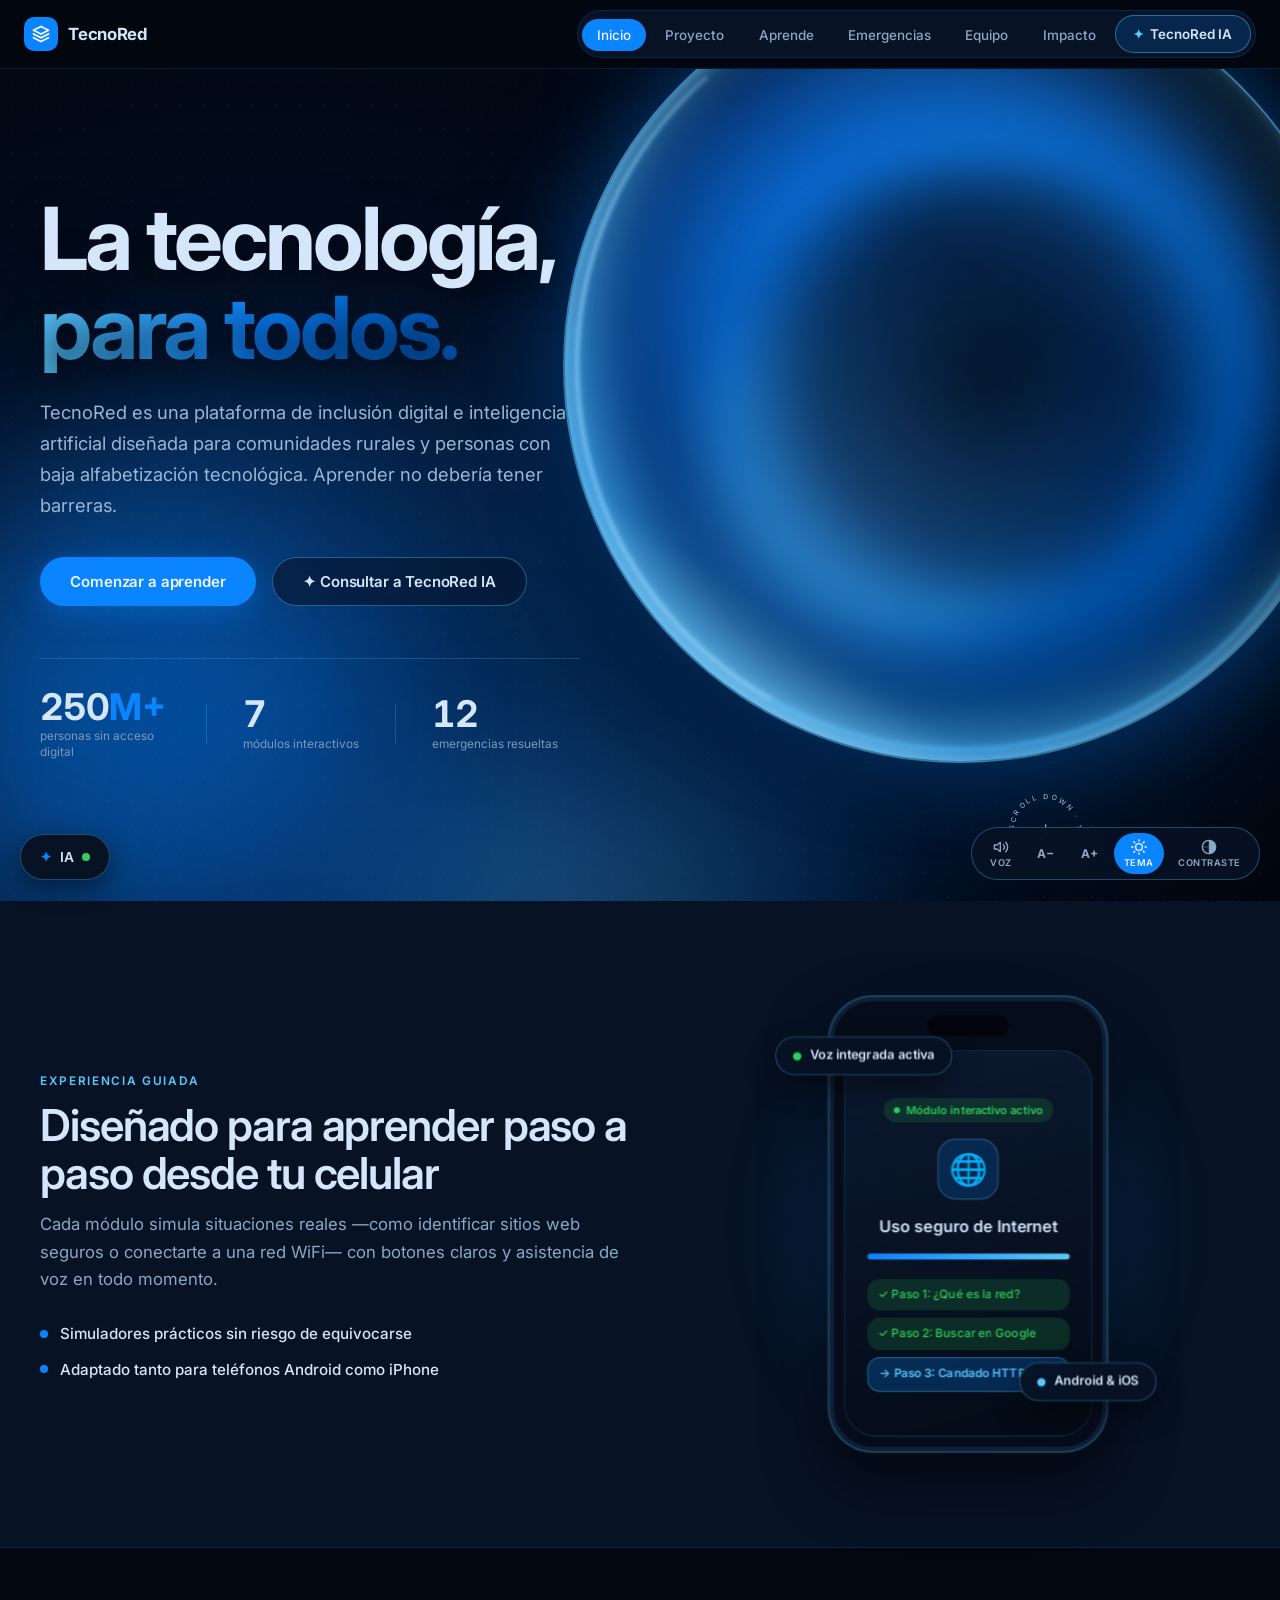
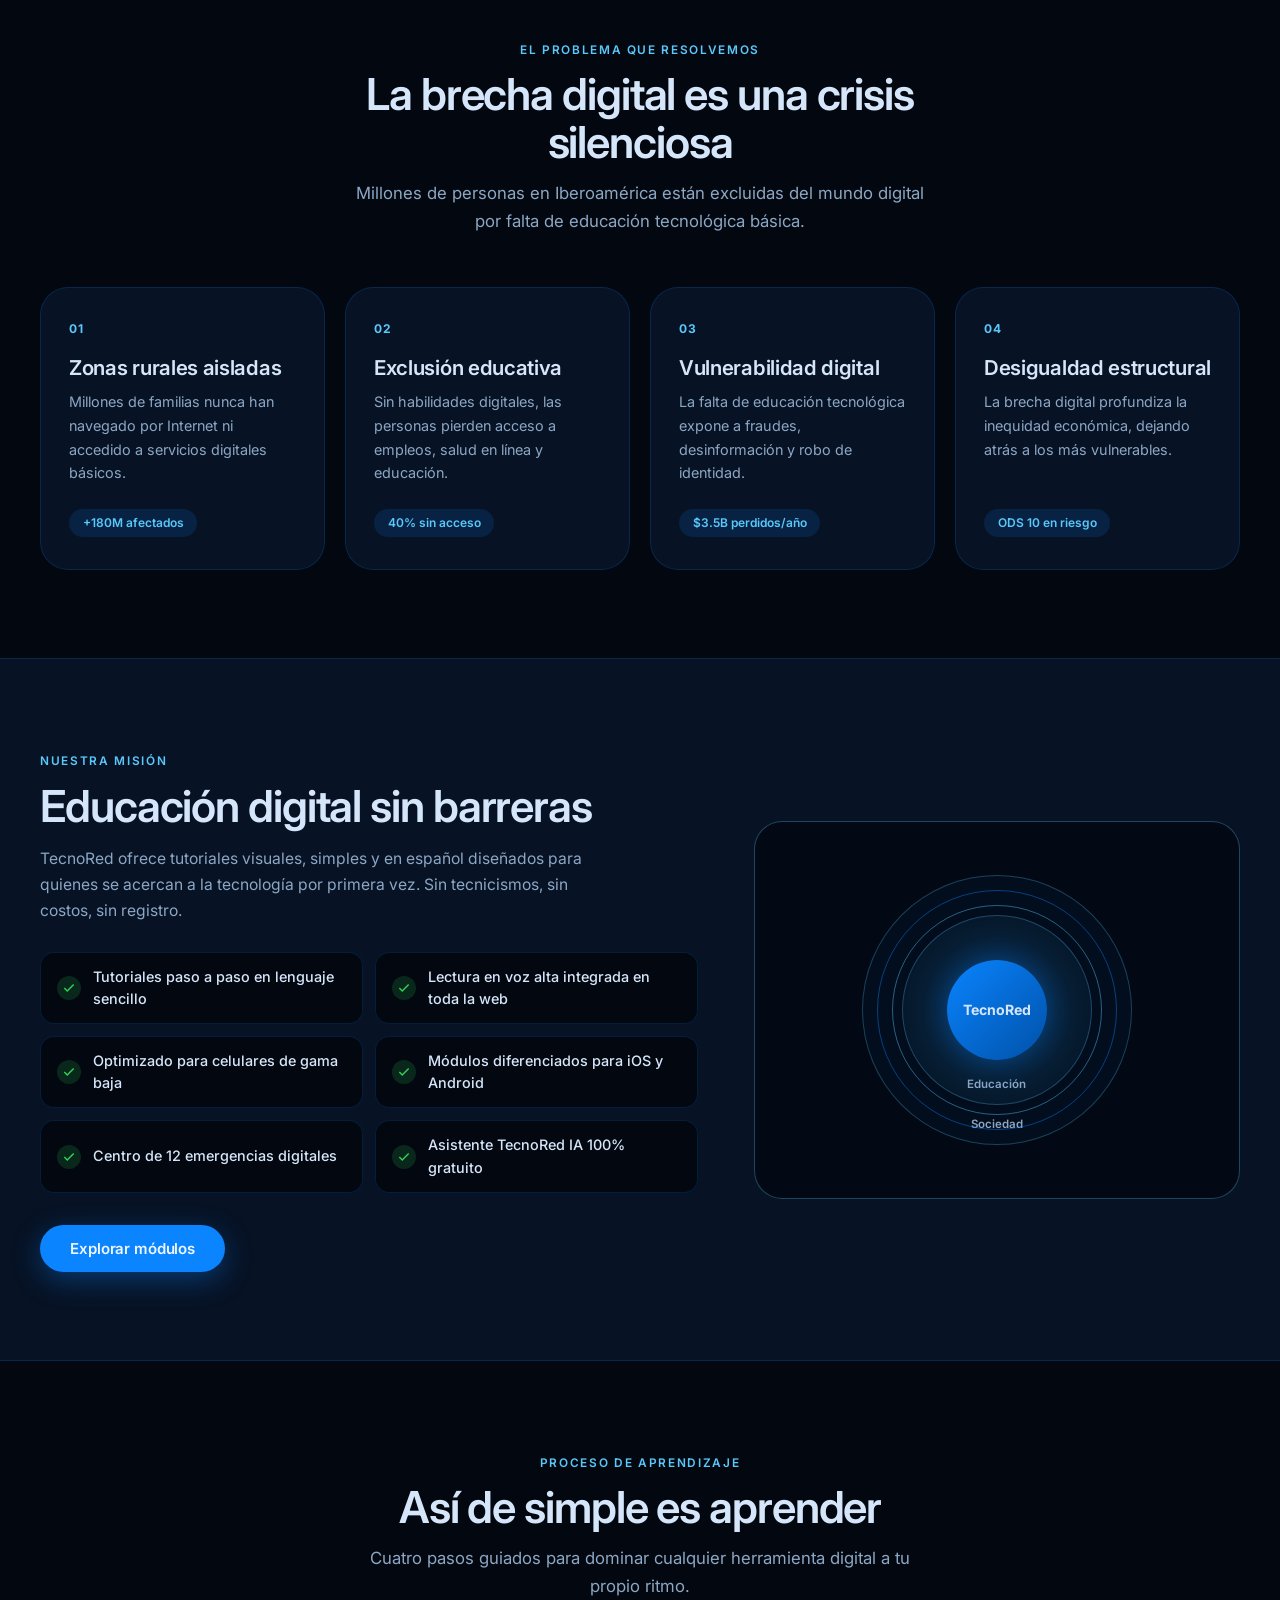
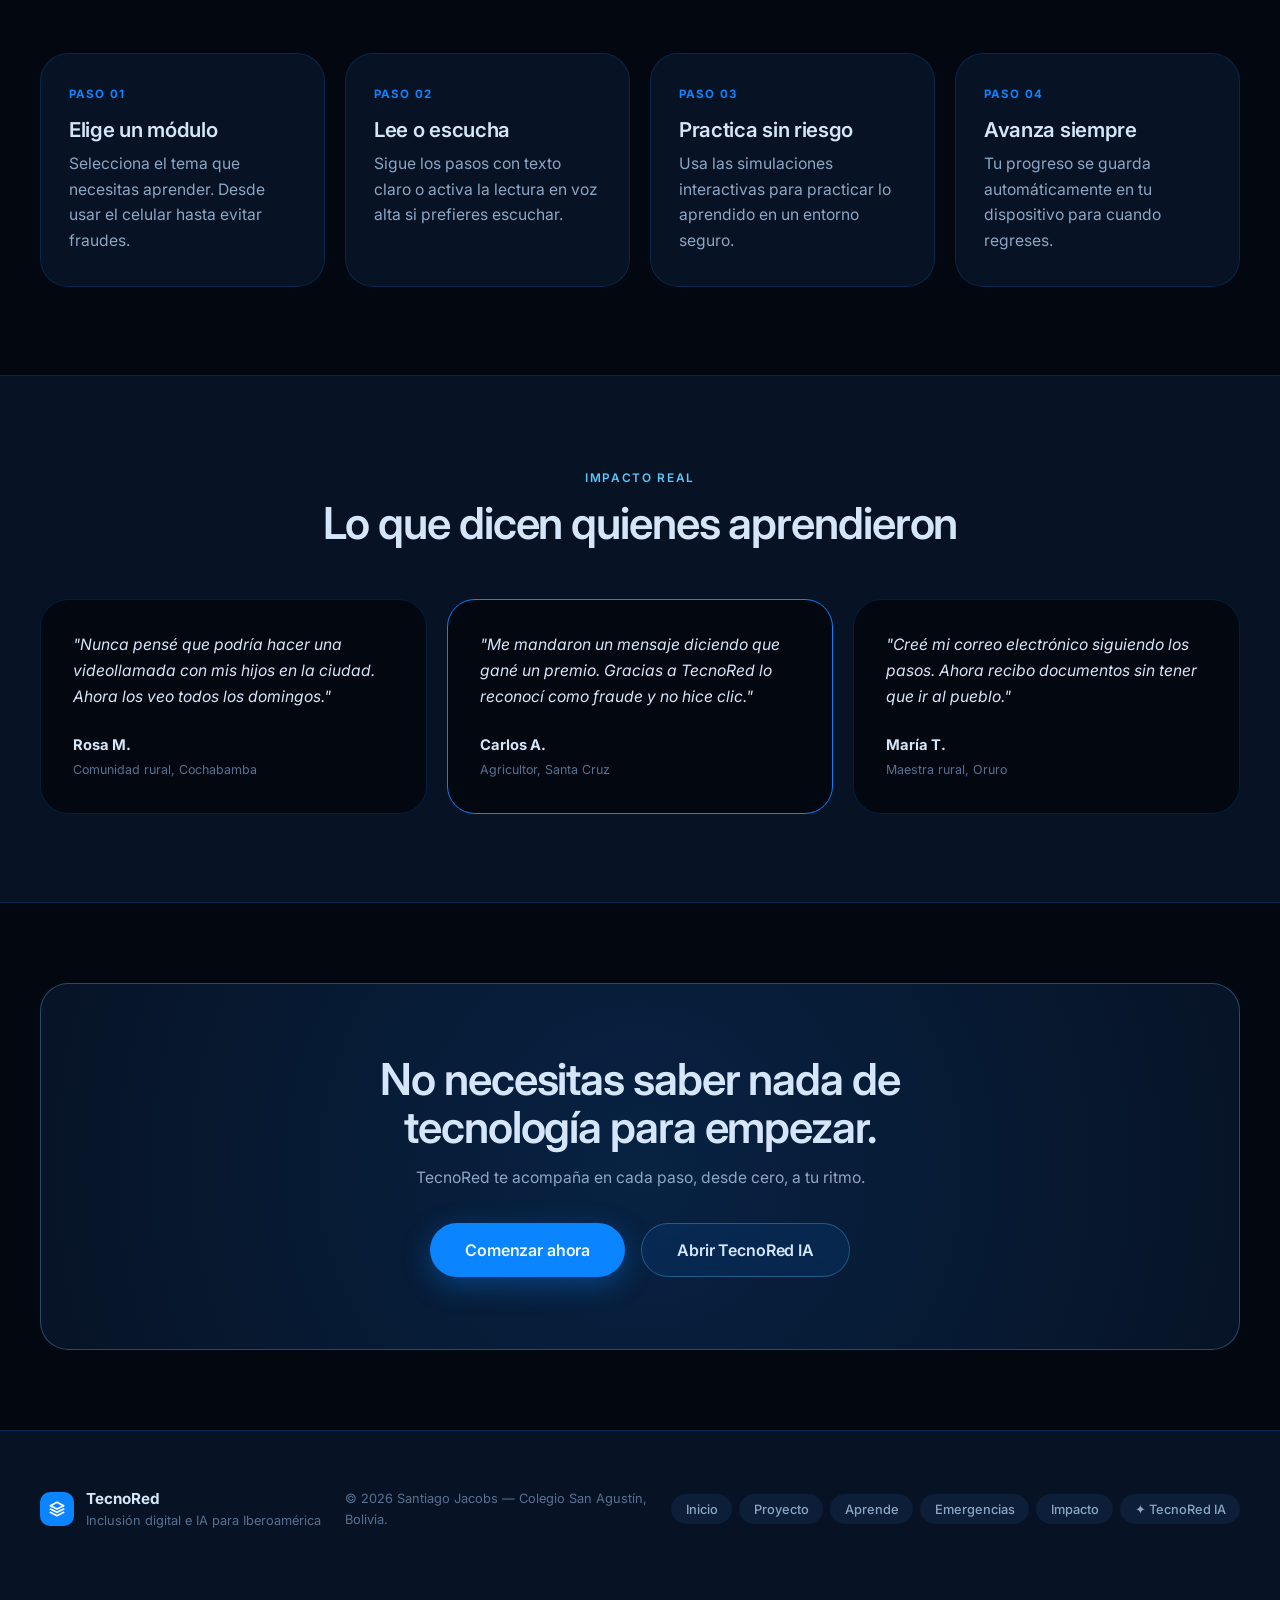
==== commit 884251a9: "Add files via upload" ====
--- a/index.html
+++ b/index.html
@@ -69,28 +69,36 @@
 <!-- ════════════════ 1. INICIO ════════════════ -->
 <section class="page active" id="page-inicio">
 
-  <!-- HERO STAGE ESTILO MONOPO SAIGON CON COLORES BASE TECNORED -->
+  <!-- HERO CON BURBUJA GIGANTE MONOPO SAIGON EN AZULES TECNORED Y TEXTO A LA IZQUIERDA -->
   <div class="hero" id="monopo-hero">
     <div class="hero-bg" aria-hidden="true">
-      <div class="monopo-wash wash-1"></div>
-      <div class="monopo-wash wash-2"></div>
-
-      <div class="monopo-sphere-stage" id="monopo-sphere">
-        <div class="monopo-sphere-glass">
-          <div class="sphere-internal-plasma plasma-a"></div>
-          <div class="sphere-internal-plasma plasma-b"></div>
-          <div class="sphere-internal-Shadow"></div>
-          <div class="sphere-rim-specular"></div>
-        </div>
-      </div>
-
-      <div class="monopo-film-grain"></div>
+      <!-- Canvas de ondas líquidas en tiempo real -->
+      <canvas id="monopo-canvas"></canvas>
+
+      <!-- Ondas profundas desenfocadas a la izquierda -->
+      <div class="monopo-ambient-wave wave-left"></div>
+      <div class="monopo-ambient-wave wave-bottom"></div>
+
+      <!-- BURBUJA GIGANTE DE CRISTAL LÍQUIDO (Estilo monopo saigon) -->
+      <div class="monopo-bubble-wrap" id="monopo-sphere">
+        <div class="monopo-bubble-sphere">
+          <div class="bubble-liquid-layer layer-1"></div>
+          <div class="bubble-liquid-layer layer-2"></div>
+          <div class="bubble-liquid-layer layer-3"></div>
+          <div class="bubble-abyss-core"></div>
+          <div class="bubble-caustic-arc"></div>
+          <div class="bubble-glass-rim"></div>
+        </div>
+      </div>
+
+      <div class="monopo-grain"></div>
     </div>
 
     <div class="hero-inner container">
-      <div class="hero-content reveal-on-scroll">
+      <div class="hero-content reveal-on-scroll is-visible">
         <h1 class="hero-title">
-          La tecnología, <span class="hero-title-italic">para todos.</span>
+          La tecnología,<br/>
+          <span class="hero-title-accent">para todos.</span>
         </h1>
         <p class="hero-desc">TecnoRed es una plataforma de inclusión digital e inteligencia artificial diseñada para comunidades rurales y personas con baja alfabetización tecnológica. Aprender no debería tener barreras.</p>
         <div class="hero-actions">
@@ -116,8 +124,9 @@
       </div>
     </div>
 
+    <!-- Sello giratorio ubicado a la derecha para no chocar con el botón + IA -->
     <div class="scroll-badge-wrap" aria-hidden="true">
-      <svg class="scroll-badge-svg" viewBox="0 0 100 100" width="88" height="88">
+      <svg class="scroll-badge-svg" viewBox="0 0 100 100" width="86" height="86">
         <defs>
           <path id="circlePath" d="M 50, 50 m -36, 0 a 36,36 0 1,1 72,0 a 36,36 0 1,1 -72,0"/>
         </defs>
@@ -125,7 +134,7 @@
           <textPath href="#circlePath">SCROLL DOWN · TECNORED · </textPath>
         </text>
       </svg>
-      <span class="scroll-badge-arrow">∞</span>
+      <span class="scroll-badge-arrow">↓</span>
     </div>
   </div>
 
@@ -367,7 +376,7 @@
     </div>
 
     <div class="pillars-grid">
-      <div class="pillar reveal-on-scroll" style="--pa:#30D158">
+      <div class="pillar reveal-on-scroll" style="--pa:#0A84FF">
         <div class="pillar-top">
           <span class="pillar-n">PILAR 01</span>
           <span class="pillar-dot"></span>
@@ -375,7 +384,7 @@
         <h3>Enfoque Científico</h3>
         <p>Fundamentado en el Diseño Universal para el Aprendizaje (DUA), reducción de carga cognitiva y metodologías UX adaptadas a poblaciones vulnerables.</p>
       </div>
-      <div class="pillar reveal-on-scroll" style="--pa:#0A84FF">
+      <div class="pillar reveal-on-scroll" style="--pa:#5AC8FA">
         <div class="pillar-top">
           <span class="pillar-n">PILAR 02</span>
           <span class="pillar-dot"></span>
@@ -383,7 +392,7 @@
         <h3>Enfoque Tecnológico</h3>
         <p>Arquitectura SPA ultraligera en HTML5, CSS3 y JavaScript Vanilla con Web Speech API (TTS) y persistencia en LocalStorage para conexiones lentas.</p>
       </div>
-      <div class="pillar reveal-on-scroll" style="--pa:#5AC8FA">
+      <div class="pillar reveal-on-scroll" style="--pa:#0066CC">
         <div class="pillar-top">
           <span class="pillar-n">PILAR 03</span>
           <span class="pillar-dot"></span>
@@ -399,7 +408,7 @@
         <h3>Innovación con IA</h3>
         <p>Módulos diferenciados para iOS y Android, centro de 12 emergencias digitales y motor de IA conversacional local sin costo ni exposición de API keys.</p>
       </div>
-      <div class="pillar reveal-on-scroll" style="--pa:#30D158">
+      <div class="pillar reveal-on-scroll" style="--pa:#5AC8FA">
         <div class="pillar-top">
           <span class="pillar-n">PILAR 05</span>
           <span class="pillar-dot"></span>
@@ -407,7 +416,7 @@
         <h3>Creatividad Pedagógica</h3>
         <p>Simulaciones interactivas libres de riesgo, progreso gamificado y lenguaje claro culturalmente adaptado a la realidad latinoamericana.</p>
       </div>
-      <div class="pillar reveal-on-scroll" style="--pa:#5AC8FA">
+      <div class="pillar reveal-on-scroll" style="--pa:#30D158">
         <div class="pillar-top">
           <span class="pillar-n">PILAR 06</span>
           <span class="pillar-dot"></span>
--- a/styles.css
+++ b/styles.css
@@ -1,8 +1,7 @@
 /* ═══════════════════════════════════════════════════════════════════
-   TECNORED — styles.css
-   Estética: monopo saigon (Esfera Lente Translúcida en Movimiento +
-   Luz Líquida en Canvas) + Apple Hardware Plinths
-   Colores: Exclusivamente Paleta Base TecnoRed (Sin Arcoíris)
+   TECNORED v5.3 — styles.css
+   Burbuja Gigante de Cristal Líquido (monopo saigon) en Azules TecnoRed +
+   Texto del Hero alineado a la izquierda + Menos blanco y más azul profundo
 ═══════════════════════════════════════════════════════════════════ */
 
 :root {
@@ -13,6 +12,7 @@
   --green:       #30D158;
   --red:         #FF453A;
   --orange:      #FF9F0A;
+  --purple:      #BF5AF2;
   --teal:        #5AC8FA;
 
   --accent:      #0A84FF;
@@ -21,25 +21,27 @@
   --warning:     #FF9F0A;
   --danger:      #FF453A;
 
-  --gradient-brand: linear-gradient(135deg, #0A84FF 0%, #0066CC 100%);
-
-  /* Superficies Modo Claro */
-  --bg:               #F5F5F7;
-  --bg-2:             #FFFFFF;
-  --bg-3:             #EBEBEF;
-  --bg-4:             #E0E0E6;
-  --surface-plinth:   #070B12;
-
-  --material-chrome:  rgba(245, 245, 247, 0.84);
-  --material-thick:   rgba(255, 255, 255, 0.94);
-
-  --text-primary:     #1D1D1F;
-  --text-secondary:   #515154;
-  --text-tertiary:    #86868B;
-
-  --border:           rgba(0, 0, 0, 0.09);
-  --border-strong:    rgba(0, 0, 0, 0.18);
-  --border-subtle:    rgba(0, 0, 0, 0.05);
+  /* Gradiente Azul TecnoRed para el acento del título (Sin arcoíris) */
+  --gradient-blue-title: linear-gradient(95deg, #5AC8FA 0%, #0A84FF 52%, #0055B3 100%);
+  --gradient-aurora-cta: linear-gradient(135deg, #0A84FF 0%, #0051A8 100%);
+
+  /* Superficies Modo Claro (Azules suaves en vez de blanco puro) */
+  --bg:               #EAF1F8;
+  --bg-2:             #F4F8FC;
+  --bg-3:             #DCE7F3;
+  --bg-4:             #C9DAEC;
+  --surface-plinth:   #040B16;
+
+  --material-chrome:  rgba(234, 241, 248, 0.85);
+  --material-thick:   rgba(244, 248, 252, 0.94);
+
+  --text-primary:     #07192E;
+  --text-secondary:   #3B526B;
+  --text-tertiary:    #647D98;
+
+  --border:           rgba(10, 132, 255, 0.14);
+  --border-strong:    rgba(10, 132, 255, 0.28);
+  --border-subtle:    rgba(10, 132, 255, 0.08);
 
   --r-cards:          28px;
   --r-lg:             20px;
@@ -56,24 +58,25 @@
   --fs-base:          1rem;
 }
 
-/* ─── DARK THEME (Obsidian & Deep Blue TecnoRed) ─── */
+/* ─── DARK THEME (Tonos Azul Oscuro Profundo, reduciendo el blanco) ─── */
 [data-theme="dark"] {
-  --bg:               #03060C;
-  --bg-2:             #0B101B;
-  --bg-3:             #131B2E;
-  --bg-4:             #1C2742;
-  --surface-plinth:   #050811;
-
-  --material-chrome:  rgba(3, 6, 12, 0.78);
-  --material-thick:   rgba(11, 16, 27, 0.92);
-
-  --text-primary:     #FFFFFF;
-  --text-secondary:   #A3B1C6;
-  --text-tertiary:    #63738A;
-
-  --border:           rgba(90, 200, 250, 0.12);
-  --border-strong:    rgba(90, 200, 250, 0.25);
-  --border-subtle:    rgba(90, 200, 250, 0.06);
+  --bg:               #020710;
+  --bg-2:             #071224;
+  --bg-3:             #0C1E38;
+  --bg-4:             #132B4F;
+  --surface-plinth:   #030914;
+
+  --material-chrome:  rgba(2, 7, 16, 0.82);
+  --material-thick:   rgba(7, 18, 36, 0.92);
+
+  /* Azul hielo suave en vez de blanco chillón */
+  --text-primary:     #D6E6FA;
+  --text-secondary:   #8CA7C4;
+  --text-tertiary:    #567292;
+
+  --border:           rgba(10, 132, 255, 0.18);
+  --border-strong:    rgba(90, 200, 250, 0.32);
+  --border-subtle:    rgba(10, 132, 255, 0.09);
 }
 
 /* ─── HIGH CONTRAST ─── */
@@ -124,17 +127,17 @@
 :focus-visible { outline: 2px solid var(--accent); outline-offset: 2px; border-radius: var(--r-sm); }
 
 h1 {
-  font-size: clamp(2.4rem, 5.5vw, 4.4rem);
-  line-height: 1.05;
+  font-size: clamp(2.5rem, 5.5vw, 4.4rem);
+  line-height: 1.04;
   letter-spacing: -0.03em;
-  font-weight: 500;
+  font-weight: 600;
   color: var(--text-primary);
 }
 h2 {
   font-size: clamp(1.75rem, 3.6vw, 2.75rem);
   line-height: 1.08;
   letter-spacing: -0.025em;
-  font-weight: 500;
+  font-weight: 600;
   color: var(--text-primary);
 }
 h3 {
@@ -148,6 +151,14 @@
 
 .container { width: min(100%, var(--page-max-width)); margin-inline: auto; padding-inline: 1.5rem; }
 @media (min-width: 768px) { .container { padding-inline: 2.5rem; } }
+
+/* ─── REVEAL ON SCROLL ─── */
+.reveal-on-scroll {
+  opacity: 0;
+  transform: translateY(28px);
+  transition: opacity 0.9s var(--ease-glide), transform 1.1s var(--ease-glide);
+}
+.reveal-on-scroll.is-visible { opacity: 1; transform: translateY(0); }
 
 /* ═══════════════════════════════════════
    BARRA DE ACCESIBILIDAD
@@ -180,7 +191,7 @@
   transition: all var(--t-fast);
 }
 .a11y-btn:hover,
-.a11y-btn[aria-pressed="true"] { background: var(--accent); color: #FFFFFF; }
+.a11y-btn[aria-pressed="true"] { background: var(--accent); color: #F0F6FF; }
 .a11y-label { font-size: 0.58rem; font-weight: 600; letter-spacing: 0.06em; text-transform: uppercase; display: none; }
 @media (min-width: 560px) { .a11y-label { display: block; } }
 
@@ -216,7 +227,7 @@
   align-items: center;
   justify-content: center;
 }
-.logo-text { font-size: 1.05rem; font-weight: 600; letter-spacing: -0.02em; }
+.logo-text { font-size: 1.05rem; font-weight: 700; letter-spacing: -0.02em; }
 
 .nav-toggle { display: flex; flex-direction: column; gap: 5px; padding: 8px; border-radius: var(--r-sm); background: var(--bg-3); }
 .nav-toggle span { display: block; width: 20px; height: 1.5px; background: var(--text-primary); transition: transform var(--t-mid), opacity var(--t-fast); }
@@ -248,11 +259,11 @@
   transition: all var(--t-fast);
 }
 .nav-link:hover { color: var(--text-primary); background: var(--bg-3); }
-.nav-link.active { background: var(--accent); color: #FFFFFF; }
+.nav-link.active { background: var(--accent); color: #F0F6FF; }
 
 .nav-ia-link {
-  background: rgba(10, 132, 255, 0.15) !important;
-  border: 1px solid rgba(90, 200, 250, 0.38);
+  background: rgba(10, 132, 255, 0.18) !important;
+  border: 1px solid rgba(90, 200, 250, 0.45);
   color: var(--text-primary) !important;
   font-weight: 600 !important;
   display: inline-flex;
@@ -263,12 +274,10 @@
 .nav-ia-link:hover,
 .nav-ia-link.active {
   background: var(--accent) !important;
-  color: #FFFFFF !important;
+  color: #F0F6FF !important;
   border-color: var(--accent);
 }
 .ia-sparkle { color: var(--teal); }
-.nav-ia-link.active .ia-sparkle,
-.nav-ia-link:hover .ia-sparkle { color: #FFFFFF; }
 
 @media (min-width: 920px) {
   .nav-toggle { display: none; }
@@ -286,7 +295,7 @@
 }
 
 /* ═══════════════════════════════════════
-   PAGES SPA & BOTONES PÍLDORA (monopo 75px)
+   PAGES SPA & BOTONES PÍLDORA (75px)
 ═══════════════════════════════════════ */
 .page {
   display: none;
@@ -294,10 +303,7 @@
   animation: pageGlide 0.7s var(--ease-glide) both;
 }
 .page.active { display: block; }
-@keyframes pageGlide {
-  from { opacity: 0; transform: translateY(16px); }
-  to   { opacity: 1; transform: translateY(0); }
-}
+@keyframes pageGlide { from { opacity: 0; transform: translateY(16px); } to { opacity: 1; transform: translateY(0); } }
 
 .btn-primary,
 .btn-secondary {
@@ -305,30 +311,30 @@
   align-items: center;
   justify-content: center;
   gap: 0.5rem;
-  padding: 0.85rem 1.9rem;
+  padding: 0.88rem 1.9rem;
   border-radius: 75px;
   font-size: 0.94rem;
-  font-weight: 500;
+  font-weight: 600;
   letter-spacing: -0.01em;
-  transition: transform 0.8s var(--ease-glide), background 0.5s var(--ease-glide), border-color 0.5s var(--ease-glide);
+  transition: transform 0.6s var(--ease-glide), background 0.4s var(--ease-glide), border-color 0.4s var(--ease-glide);
 }
 .btn-primary {
   background: var(--accent);
-  color: #FFFFFF;
-  box-shadow: 0 8px 28px rgba(10, 132, 255, 0.32);
+  color: #F0F6FF;
+  box-shadow: 0 8px 28px rgba(10, 132, 255, 0.35);
 }
 .btn-primary:hover {
   background: var(--accent-dark);
   transform: translateY(-2px);
 }
 .btn-secondary {
-  background: rgba(255, 255, 255, 0.05);
+  background: rgba(10, 132, 255, 0.10);
   color: var(--text-primary);
   border: 1px solid var(--border-strong);
   backdrop-filter: blur(12px);
 }
 .btn-secondary:hover {
-  background: rgba(10, 132, 255, 0.14);
+  background: rgba(10, 132, 255, 0.22);
   border-color: var(--teal);
   transform: translateY(-2px);
 }
@@ -359,18 +365,16 @@
 .section-band.alt-surface { background: var(--bg-2); border-block: 1px solid var(--border); }
 
 /* ═══════════════════════════════════════
-   HERO MONOPO SAIGON: LIENZO + BURBUJA TRANSLÚCIDA EN MOVIMIENTO
+   HERO: BURBUJA GIGANTE MONOPO SAIGON EN AZULES + TEXTO A LA IZQUIERDA
 ═══════════════════════════════════════ */
 .hero {
   position: relative;
   min-height: calc(100svh - 68px);
   display: flex;
   align-items: center;
-  justify-content: center;
   overflow: hidden;
-  padding: 5rem 0 6rem;
-  background: #02060D;
-  color: #FFFFFF;
+  padding: 4.5rem 0 5.5rem;
+  background: radial-gradient(circle at 20% 80%, #061A3A 0%, #020814 55%, #01040A 100%);
 }
 
 .hero-bg {
@@ -381,269 +385,331 @@
   overflow: hidden;
 }
 
-/* Lienzo fluido de fondo donde se mueven las ondas de luz azul/cian */
-.monopo-canvas {
+/* Canvas animado de fondo */
+#monopo-canvas {
   position: absolute;
   inset: 0;
   width: 100%;
   height: 100%;
-  display: block;
-  filter: blur(45px) saturate(135%);
-  opacity: 0.88;
-}
-
-/* Contenedor de la burbuja que se mueve continuamente por el Hero */
-.monopo-orb-wrapper {
+  opacity: 0.85;
+}
+
+/* Ondas líquidas desenfocadas a la izquierda (como en la imagen de monopo saigon) */
+.monopo-ambient-wave {
   position: absolute;
-  top: 50%;
-  left: 58%;
-  width: clamp(380px, 56vw, 780px);
-  height: clamp(380px, 56vw, 780px);
-  margin-top: calc(clamp(380px, 56vw, 780px) * -0.52);
-  margin-left: calc(clamp(380px, 56vw, 780px) * -0.45);
+  border-radius: 50%;
+  filter: blur(75px);
+}
+.wave-left {
+  width: 520px;
+  height: 620px;
+  left: -12%;
+  bottom: -15%;
+  background: radial-gradient(circle, rgba(0, 102, 204, 0.65) 0%, rgba(10, 132, 255, 0.28) 50%, transparent 75%);
+  animation: waveFloatLeft 12s ease-in-out infinite alternate;
+}
+.wave-bottom {
+  width: 680px;
+  height: 360px;
+  left: 18%;
+  bottom: -22%;
+  background: radial-gradient(ellipse, rgba(90, 200, 250, 0.35) 0%, rgba(0, 68, 148, 0.45) 55%, transparent 80%);
+  animation: waveFloatBottom 15s ease-in-out infinite alternate;
+}
+
+@keyframes waveFloatLeft {
+  0%   { transform: translate3d(0, 0, 0) rotate(-8deg) scale(1); }
+  100% { transform: translate3d(55px, -35px, 0) rotate(6deg) scale(1.12); }
+}
+@keyframes waveFloatBottom {
+  0%   { transform: translate3d(0, 0, 0) scale(1); }
+  100% { transform: translate3d(-60px, -25px, 0) scale(1.15); }
+}
+
+/* LA BURBUJA GIGANTE DE MONOPO SAIGON (Claramente visible a la derecha/centro) */
+.monopo-bubble-wrap {
+  position: absolute;
+  top: -12%;
+  right: -6%;
+  width: clamp(460px, 62vw, 880px);
+  height: clamp(460px, 62vw, 880px);
+  display: flex;
+  align-items: center;
+  justify-content: center;
+  transition: transform 0.8s var(--ease-glide);
   z-index: 1;
-  will-change: transform;
-}
-
-/* Esfera Lente Translúcida (Efecto cristal líquido monopo saigon) */
-.monopo-glass-orb {
+}
+
+.monopo-bubble-sphere {
   position: relative;
   width: 100%;
   height: 100%;
   border-radius: 50%;
   overflow: hidden;
-  /* Translúcida: deja ver y distorsiona las luces del canvas que pasan por detrás */
+  /* Cuerpo esférico azul profundo con refracción interna */
   background: radial-gradient(
-    circle at 38% 35%,
-    rgba(255, 255, 255, 0.04) 0%,
-    rgba(90, 200, 250, 0.08) 38%,
-    rgba(10, 132, 255, 0.22) 68%,
-    rgba(1, 9, 22, 0.68) 90%,
-    rgba(90, 200, 250, 0.45) 100%
+    circle at 35% 32%,
+    #104E9E 0%,
+    #072C66 36%,
+    #031536 68%,
+    #010818 92%
   );
-  backdrop-filter: blur(22px) contrast(135%) brightness(1.12) saturate(140%);
-  -webkit-backdrop-filter: blur(22px) contrast(135%) brightness(1.12) saturate(140%);
+  /* Borde físico brillante de burbuja de cristal (idéntico al corte curvo de monopo saigon) */
+  border: 2px solid rgba(90, 200, 250, 0.55);
   box-shadow:
-    inset 22px -28px 65px rgba(90, 200, 250, 0.45),
-    inset -36px 30px 80px rgba(0, 4, 12, 0.82),
-    inset 0 0 26px rgba(255, 255, 255, 0.38),
-    0 25px 80px rgba(0, 8, 24, 0.65);
-  border: 1.5px solid rgba(190, 238, 255, 0.35);
-  animation: orbLiquidMorph 11s ease-in-out infinite alternate;
-}
-
-/* Capa de refracción interna que gira en sentido inverso mientras la burbuja se mueve */
-.orb-refraction-layer {
+    inset 26px -32px 65px rgba(90, 200, 250, 0.75),
+    inset 6px -8px 18px rgba(214, 230, 250, 0.65),
+    inset -45px 35px 85px rgba(1, 5, 14, 0.95),
+    0 0 90px rgba(10, 132, 255, 0.40),
+    -18px 24px 60px rgba(0, 8, 24, 0.85);
+  animation: bubblePulse3D 10s ease-in-out infinite alternate;
+}
+
+/* Capas de fluido luminoso moviéndose dentro de la burbuja */
+.bubble-liquid-layer {
   position: absolute;
-  inset: -15%;
-  border-radius: 45% 55% 48% 52%;
-  background:
-    radial-gradient(ellipse 55% 42% at 32% 62%, rgba(90, 200, 250, 0.42) 0%, transparent 70%),
-    radial-gradient(ellipse 48% 60% at 70% 35%, rgba(10, 132, 255, 0.45) 0%, transparent 72%),
-    radial-gradient(circle at 48% 48%, rgba(1, 7, 18, 0.72) 0%, transparent 58%);
-  filter: blur(26px);
-  mix-blend-mode: screen;
-  animation: orbInternalRefract 9s linear infinite;
-}
-
-/* Arco cáustico iridiscente en tonos cian/blanco en la curvatura de la burbuja */
-.orb-caustic-arc {
+  border-radius: 44% 56% 48% 52%;
+  filter: blur(32px);
+}
+.layer-1 {
+  width: 78%;
+  height: 68%;
+  top: 10%;
+  left: 12%;
+  background: radial-gradient(
+    ellipse at center,
+    rgba(90, 200, 250, 0.85) 0%,
+    rgba(10, 132, 255, 0.70) 42%,
+    rgba(0, 81, 168, 0.35) 72%,
+    transparent 90%
+  );
+  animation: liquidSwirl1 9s ease-in-out infinite alternate;
+}
+.layer-2 {
+  width: 70%;
+  height: 74%;
+  bottom: 6%;
+  right: 8%;
+  background: radial-gradient(
+    circle at center,
+    rgba(10, 132, 255, 0.90) 0%,
+    rgba(0, 102, 204, 0.65) 48%,
+    transparent 82%
+  );
+  animation: liquidSwirl2 12s ease-in-out infinite alternate;
+}
+.layer-3 {
+  width: 50%;
+  height: 45%;
+  bottom: 14%;
+  left: 16%;
+  background: radial-gradient(
+    circle at center,
+    rgba(160, 225, 255, 0.65) 0%,
+    rgba(90, 200, 250, 0.45) 50%,
+    transparent 85%
+  );
+  animation: liquidSwirl3 8s ease-in-out infinite alternate;
+}
+
+/* Pliegue oscuro interno para dar contraste dramático de cristal líquido */
+.bubble-abyss-core {
   position: absolute;
-  inset: 2%;
+  width: 62%;
+  height: 56%;
+  top: 24%;
+  left: 22%;
+  border-radius: 48% 52% 55% 45%;
+  background: radial-gradient(
+    circle,
+    rgba(1, 7, 20, 0.94) 0%,
+    rgba(3, 18, 46, 0.78) 52%,
+    transparent 82%
+  );
+  filter: blur(20px);
+  animation: coreShadowShift 10s ease-in-out infinite alternate;
+}
+
+/* Arco de refracción especular en el borde inferior izquierdo de la burbuja */
+.bubble-caustic-arc {
+  position: absolute;
+  inset: 10px;
   border-radius: 50%;
-  border: 2px solid transparent;
-  border-bottom-color: rgba(255, 255, 255, 0.45);
-  border-left-color: rgba(90, 200, 250, 0.55);
-  filter: blur(4px);
-  animation: orbCausticSpin 14s ease-in-out infinite alternate;
-}
-
-/* Sombra líquida interna para dar la profundidad 3D de la foto de monopo */
-.orb-inner-shadow {
-  position: absolute;
-  width: 66%;
-  height: 62%;
-  top: 18%;
-  left: 16%;
-  border-radius: 46% 54% 52% 48%;
-  background: radial-gradient(circle, rgba(1, 6, 16, 0.68) 0%, rgba(0, 22, 52, 0.35) 55%, transparent 78%);
-  filter: blur(22px);
-  animation: orbShadowShift 8s ease-in-out infinite alternate;
-}
-
-/* Brillo especular de cristal en el borde exterior */
-.orb-specular-rim {
+  border-left: 4px solid rgba(165, 228, 255, 0.78);
+  border-bottom: 3px solid rgba(90, 200, 250, 0.65);
+  border-top: 1px solid transparent;
+  border-right: 1px solid transparent;
+  filter: blur(2px);
+  transform: rotate(-12deg);
+  pointer-events: none;
+}
+
+.bubble-glass-rim {
   position: absolute;
   inset: 0;
   border-radius: 50%;
   background: linear-gradient(
     215deg,
-    rgba(255, 255, 255, 0.22) 0%,
-    transparent 38%,
-    transparent 65%,
-    rgba(90, 200, 250, 0.25) 88%,
-    rgba(255, 255, 255, 0.55) 100%
+    rgba(90, 200, 250, 0.18) 0%,
+    transparent 42%,
+    rgba(10, 132, 255, 0.22) 78%,
+    rgba(180, 232, 255, 0.70) 100%
   );
   pointer-events: none;
 }
 
-@keyframes orbLiquidMorph {
-  0%   { border-radius: 50% 50% 50% 50%; transform: scale(1) rotate(0deg); }
-  50%  { border-radius: 49% 51% 48% 52%; transform: scale(1.03) rotate(3deg); }
-  100% { border-radius: 51% 49% 52% 48%; transform: scale(0.98) rotate(-3deg); }
-}
-@keyframes orbInternalRefract {
-  0%   { transform: rotate(0deg) scale(1); }
-  50%  { transform: rotate(180deg) scale(1.12); }
-  100% { transform: rotate(360deg) scale(1); }
-}
-@keyframes orbCausticSpin {
-  0%   { transform: rotate(-18deg) scale(0.98); }
-  100% { transform: rotate(28deg) scale(1.02); }
-}
-@keyframes orbShadowShift {
-  0%   { transform: translate3d(-6%, 5%, 0) scale(0.95); }
-  100% { transform: translate3d(8%, -7%, 0) scale(1.1); }
+@keyframes bubblePulse3D {
+  0%   { transform: scale(1) rotate(0deg); }
+  100% { transform: scale(1.04) rotate(3deg); }
+}
+@keyframes liquidSwirl1 {
+  0%   { transform: translate3d(-10%, -6%, 0) rotate(-12deg) scale(0.95); }
+  100% { transform: translate3d(12%, 10%, 0) rotate(18deg) scale(1.12); }
+}
+@keyframes liquidSwirl2 {
+  0%   { transform: translate3d(10%, 8%, 0) rotate(0deg) scale(1.08); }
+  100% { transform: translate3d(-12%, -10%, 0) rotate(-22deg) scale(0.92); }
+}
+@keyframes liquidSwirl3 {
+  0%   { transform: translate3d(0, 0, 0) scale(0.9); }
+  100% { transform: translate3d(18%, -12%, 0) scale(1.18); }
+}
+@keyframes coreShadowShift {
+  0%   { transform: translate3d(8%, -8%, 0) rotate(-10deg) scale(0.96); }
+  100% { transform: translate3d(-10%, 10%, 0) rotate(14deg) scale(1.12); }
 }
 
 .monopo-grain {
   position: absolute;
   inset: 0;
-  z-index: 2;
-  background-image: radial-gradient(rgba(255, 255, 255, 0.055) 1px, transparent 0);
-  background-size: 22px 22px;
-  opacity: 0.4;
-}
-
-/* Contenido del Hero centrado al estilo "United, Unbound" */
+  background-image: radial-gradient(rgba(90, 200, 250, 0.08) 1px, transparent 0);
+  background-size: 24px 24px;
+  opacity: 0.45;
+}
+
+/* Contenido del Hero alineado a la IZQUIERDA como estaba antes */
 .hero-inner {
   position: relative;
-  z-index: 3;
+  z-index: 2;
   display: flex;
   flex-direction: column;
-  align-items: center;
-  text-align: center;
-  max-width: 960px;
-  margin-inline: auto;
-}
-
-.hero-content { max-width: 840px; }
+  align-items: flex-start;
+  text-align: left;
+}
+
+.hero-content {
+  max-width: 650px;
+}
 
 .hero-title {
-  font-size: clamp(3rem, 7vw, 6rem);
-  line-height: 1.04;
-  letter-spacing: -0.03em;
-  font-weight: 400;
-  color: #FFFFFF;
-  margin-bottom: 1.25rem;
-  text-shadow: 0 10px 36px rgba(0, 0, 0, 0.5);
-}
-
-.hero-title-italic {
-  font-style: italic;
-  font-weight: 300;
-  color: #E6F6FF;
-}
-
-/* Punto blanco central debajo del título como en la captura de monopo saigon */
-.hero-center-dot {
-  display: block;
-  width: 9px;
-  height: 9px;
-  border-radius: 50%;
-  background: #FFFFFF;
-  margin: 0 auto 1.75rem;
-  box-shadow: 0 0 16px rgba(255, 255, 255, 0.8);
+  font-size: clamp(3rem, 6.8vw, 5.6rem);
+  line-height: 1.03;
+  letter-spacing: -0.035em;
+  font-weight: 700;
+  color: #D6E6FA; /* Azul hielo claro, no blanco chillón */
+  margin-bottom: 1.5rem;
+  text-shadow: 0 12px 36px rgba(1, 5, 14, 0.75);
+}
+
+.hero-title-accent {
+  display: inline-block;
+  background: var(--gradient-blue-title);
+  -webkit-background-clip: text;
+  -webkit-text-fill-color: transparent;
 }
 
 .hero-desc {
   font-size: clamp(1rem, 1.5vw, 1.15rem);
-  color: rgba(235, 245, 255, 0.84);
-  max-width: 580px;
-  margin: 0 auto 2.25rem;
-  line-height: 1.65;
+  color: #9BB5D4;
+  max-width: 540px;
+  margin: 0 0 2.25rem;
+  line-height: 1.68;
 }
 
 .hero-actions {
   display: flex;
   flex-wrap: wrap;
-  justify-content: center;
+  justify-content: flex-start;
   gap: 1rem;
   margin-bottom: 3.25rem;
 }
 
 .hero .btn-secondary {
-  color: #FFFFFF;
-  border-color: rgba(255, 255, 255, 0.35);
-  background: rgba(255, 255, 255, 0.06);
+  color: #D6E6FA;
+  border-color: rgba(90, 200, 250, 0.38);
+  background: rgba(7, 22, 48, 0.65);
 }
 .hero .btn-secondary:hover {
-  background: rgba(255, 255, 255, 0.16);
-  border-color: #FFFFFF;
+  background: rgba(10, 132, 255, 0.25);
+  border-color: var(--teal);
 }
 
 .hero-metrics {
   display: flex;
   flex-wrap: wrap;
-  justify-content: center;
+  justify-content: flex-start;
   align-items: center;
   gap: 2.25rem;
   padding-top: 1.85rem;
-  border-top: 1px solid rgba(255, 255, 255, 0.18);
-}
-.metric { display: flex; flex-direction: column; align-items: center; gap: 4px; }
+  border-top: 1px solid rgba(90, 200, 250, 0.22);
+}
+.metric { display: flex; flex-direction: column; align-items: flex-start; gap: 4px; }
 .metric-value { display: flex; align-items: baseline; }
-.metric-num,
-.metric-suffix {
-  font-size: 2.25rem;
-  font-weight: 500;
+.metric-num {
+  font-size: 2.3rem;
+  font-weight: 700;
   letter-spacing: -0.03em;
-  color: #FFFFFF;
+  color: #D6E6FA;
   line-height: 1;
   font-variant-numeric: tabular-nums;
 }
-.metric-suffix { color: var(--teal); }
+.metric-suffix {
+  font-size: 2.3rem;
+  font-weight: 700;
+  color: var(--accent);
+  line-height: 1;
+}
 .metric-label {
   font-size: 0.74rem;
-  color: rgba(235, 245, 255, 0.72);
-  max-width: 140px;
+  color: #7D99BA;
+  max-width: 130px;
   line-height: 1.3;
 }
 .metric-divider {
   width: 1px;
   height: 40px;
-  background: rgba(255, 255, 255, 0.2);
+  background: rgba(90, 200, 250, 0.22);
   display: none;
 }
 @media (min-width: 520px) { .metric-divider { display: block; } }
 
-/* Sello giratorio inferior izquierdo idéntico a monopo saigon */
+/* Sello giratorio ubicado en el centro-derecha inferior para NO chocar con el botón + IA */
 .scroll-badge-wrap {
   position: absolute;
-  bottom: 2rem;
-  left: 2.5rem;
-  width: 88px;
-  height: 88px;
+  bottom: 1.75rem;
+  right: 12rem;
+  width: 86px;
+  height: 86px;
   display: none;
   align-items: center;
   justify-content: center;
   pointer-events: none;
-  z-index: 3;
-}
-@media (min-width: 768px) { .scroll-badge-wrap { display: flex; } }
+  z-index: 2;
+}
+@media (min-width: 900px) { .scroll-badge-wrap { display: flex; } }
 .scroll-badge-svg {
-  fill: rgba(255, 255, 255, 0.82);
+  fill: #8CA7C4;
   animation: rotateSlow 18s linear infinite;
 }
 @keyframes rotateSlow { to { transform: rotate(360deg); } }
 .scroll-badge-arrow {
   position: absolute;
-  font-size: 1.15rem;
-  color: #FFFFFF;
+  font-size: 1rem;
+  color: var(--teal);
 }
 
 /* ═══════════════════════════════════════
-   SECCIÓN DE VISTA PREVIA (TELÉFONO 3D REUBICADO MÁS ABAJO)
+   SECCIÓN DE VISTA PREVIA (TELÉFONO 3D MÁS ABAJO)
 ═══════════════════════════════════════ */
 .showcase-band {
   background: var(--bg-2);
@@ -659,29 +725,12 @@
   .showcase-split { grid-template-columns: 1.05fr 0.95fr; }
 }
 .showcase-text .section-sub { margin: 0 0 1.75rem; }
-.showcase-perks { display: flex; flex-direction: column; gap: 0.75rem; }
-.sp-item {
-  display: flex;
-  align-items: center;
-  gap: 0.75rem;
-  font-size: 0.95rem;
-  font-weight: 500;
-  color: var(--text-primary);
-}
-.sp-dot {
-  width: 8px;
-  height: 8px;
-  border-radius: 50%;
-  background: var(--accent);
-  flex-shrink: 0;
-}
-
-.hero-visual {
-  display: flex;
-  justify-content: center;
-  align-items: center;
-  perspective: 1200px;
-}
+.showcase-Perks { display: flex; flex-direction: column; gap: 0.75rem; }
+.sp-item { display: flex; align-items: center; gap: 0.75rem; font-size: 0.95rem; font-weight: 500; color: var(--text-primary); }
+.sp-dot { width: 8px; height: 8px; border-radius: 50%; background: var(--accent); flex-shrink: 0; }
+
+/* ESCENARIO 3D DEL TELÉFONO */
+.hero-visual { display: flex; justify-content: center; align-items: center; perspective: 1200px; }
 .stage-3d-wrapper {
   position: relative;
   width: 320px;
@@ -700,7 +749,7 @@
 .stage-3d-glow {
   position: absolute;
   inset: -20px;
-  background: radial-gradient(circle, rgba(10, 132, 255, 0.32) 0%, rgba(90, 200, 250, 0.15) 50%, transparent 72%);
+  background: radial-gradient(circle, rgba(10, 132, 255, 0.35) 0%, rgba(0, 102, 204, 0.18) 50%, transparent 72%);
   filter: blur(36px);
   border-radius: 50%;
   transform: translateZ(-40px);
@@ -708,10 +757,10 @@
 .device-frame-3d {
   width: 276px;
   height: 450px;
-  background: #080C14;
+  background: #060D1A;
   border-radius: 44px;
-  border: 2px solid rgba(90, 200, 250, 0.25);
-  box-shadow: 0 28px 60px rgba(0, 0, 0, 0.45), inset 0 0 0 4px #141B29;
+  border: 2px solid rgba(90, 200, 250, 0.30);
+  box-shadow: 0 28px 60px rgba(0, 0, 0, 0.55), inset 0 0 0 4px #101F38;
   padding: 14px;
   position: relative;
   display: flex;
@@ -719,68 +768,35 @@
   overflow: hidden;
   transform: translateZ(20px);
 }
-.device-island {
-  width: 80px;
-  height: 20px;
-  background: #000000;
-  border-radius: var(--r-pill);
-  margin: 4px auto 14px;
-}
+.device-island { width: 80px; height: 20px; background: #02050B; border-radius: var(--r-pill); margin: 4px auto 14px; }
 .device-screen {
   flex: 1;
-  background: linear-gradient(165deg, #0D1626 0%, #050911 100%);
+  background: linear-gradient(165deg, #0B1930 0%, #040B16 100%);
   border-radius: 32px;
   padding: 1.35rem;
   display: flex;
   align-items: center;
-  border: 1px solid rgba(90, 200, 250, 0.14);
+  border: 1px solid rgba(90, 200, 250, 0.16);
 }
 .device-ui { width: 100%; text-align: center; }
-.dui-header {
-  display: inline-flex;
-  align-items: center;
-  gap: 6px;
-  background: rgba(48, 209, 88, 0.14);
-  color: #30D158;
-  padding: 4px 10px;
-  border-radius: var(--r-pill);
-  font-size: 0.68rem;
-  font-weight: 600;
-  margin-bottom: 1rem;
-}
+.dui-header { display: inline-flex; align-items: center; gap: 6px; background: rgba(48, 209, 88, 0.14); color: #30D158; padding: 4px 10px; border-radius: var(--r-pill); font-size: 0.68rem; font-weight: 600; margin-bottom: 1rem; }
 .dui-dot { width: 6px; height: 6px; border-radius: 50%; background: #30D158; }
-.dui-icon-orb {
-  width: 60px;
-  height: 60px;
-  margin: 0 auto 0.85rem;
-  border-radius: 18px;
-  background: rgba(10, 132, 255, 0.18);
-  border: 1px solid rgba(90, 200, 250, 0.35);
-  display: flex;
-  align-items: center;
-  justify-content: center;
-  font-size: 1.9rem;
-}
-.dui-title { font-size: 1rem; font-weight: 600; color: #FFFFFF; margin-bottom: 0.9rem; }
-.dui-progress-track { height: 6px; background: rgba(255, 255, 255, 0.1); border-radius: var(--r-pill); overflow: hidden; margin-bottom: 1.15rem; }
-.dui-progress-fill {
-  height: 100%;
-  background: linear-gradient(90deg, #0A84FF, #5AC8FA);
-  border-radius: var(--r-pill);
-  animation: progressPulse 3.5s ease-in-out infinite;
-}
+.dui-icon-orb { width: 60px; height: 60px; margin: 0 auto 0.85rem; border-radius: 18px; background: rgba(10, 132, 255, 0.18); border: 1px solid rgba(90, 200, 250, 0.35); display: flex; align-items: center; justify-content: center; font-size: 1.9rem; }
+.dui-title { font-size: 1rem; font-weight: 600; color: #D6E6FA; margin-bottom: 0.9rem; }
+.dui-progress-track { height: 6px; background: rgba(90, 200, 250, 0.12); border-radius: var(--r-pill); overflow: hidden; margin-bottom: 1.15rem; }
+.dui-progress-fill { height: 100%; background: linear-gradient(90deg, #0A84FF, #5AC8FA); border-radius: var(--r-pill); animation: progressPulse 3.5s ease-in-out infinite; }
 @keyframes progressPulse { 0%, 100% { width: 30%; } 50% { width: 88%; } }
 .dui-step-pills { display: flex; flex-direction: column; gap: 7px; text-align: left; }
-.dui-pill { font-size: 0.72rem; padding: 7px 11px; border-radius: 12px; background: rgba(255, 255, 255, 0.05); color: rgba(255, 255, 255, 0.7); font-weight: 500; }
+.dui-pill { font-size: 0.72rem; padding: 7px 11px; border-radius: 12px; background: rgba(10, 132, 255, 0.08); color: #8CA7C4; font-weight: 500; }
 .dui-pill.done { background: rgba(48, 209, 88, 0.15); color: #30D158; }
 .dui-pill.active { background: rgba(10, 132, 255, 0.25); color: #5AC8FA; border: 1px solid rgba(90, 200, 250, 0.4); font-weight: 600; }
 
 .floating-badge {
   position: absolute;
-  background: rgba(11, 16, 27, 0.9);
+  background: rgba(7, 18, 36, 0.92);
   backdrop-filter: blur(16px);
-  border: 1px solid rgba(90, 200, 250, 0.28);
-  color: #FFFFFF;
+  border: 1px solid rgba(90, 200, 250, 0.32);
+  color: #D6E6FA;
   padding: 0.5rem 1rem;
   border-radius: var(--r-pill);
   font-size: 0.76rem;
@@ -789,7 +805,7 @@
   align-items: center;
   gap: 8px;
   transform: translateZ(55px);
-  box-shadow: 0 12px 28px rgba(0, 0, 0, 0.35);
+  box-shadow: 0 12px 28px rgba(0, 0, 0, 0.45);
 }
 .fb-top    { top: 12%; left: -24px; }
 .fb-bottom { bottom: 14%; right: -20px; }
@@ -817,7 +833,8 @@
 .ic-number { font-size: 0.75rem; font-weight: 700; letter-spacing: 0.1em; color: var(--teal); margin-bottom: 1rem; }
 .info-card h3 { margin-bottom: 0.6rem; }
 .info-card p { font-size: 0.9rem; margin-bottom: 1.5rem; flex: 1; }
-.ic-tag { align-self: flex-start; background: rgba(10, 132, 255, 0.12); color: var(--accent); border-radius: var(--r-pill); padding: 0.3rem 0.85rem; font-size: 0.75rem; font-weight: 600; }
+.ic-tag { align-self: flex-start; background: rgba(10, 132, 255, 0.14); color: var(--teal); border-radius: var(--r-pill); padding: 0.3rem 0.85rem; font-size: 0.75rem; font-weight: 600; }
+[data-theme="light"] .ic-tag { color: var(--accent); }
 
 /* Misión */
 .mission-inner { display: grid; grid-template-columns: 1fr; gap: 3.5rem; align-items: center; }
@@ -846,12 +863,12 @@
   border: 1px solid rgba(90, 200, 250, 0.28);
   transform: translate(-50%, -50%);
   display: flex; align-items: flex-end; justify-content: center;
-  padding-bottom: 10px; font-size: 0.72rem; font-weight: 600; color: rgba(255, 255, 255, 0.7);
+  padding-bottom: 10px; font-size: 0.72rem; font-weight: 600; color: #8CA7C4;
 }
 .ring-outer { width: 270px; height: 270px; background: rgba(10, 132, 255, 0.04); }
 .ring-mid   { width: 190px; height: 190px; background: rgba(90, 200, 250, 0.07); }
-.ring-tilt-1 { width: 240px; height: 240px; border-color: rgba(10, 132, 255, 0.4); animation: orbitSpin1 12s linear infinite; }
-.ring-tilt-2 { width: 210px; height: 210px; border-color: rgba(90, 200, 250, 0.4); animation: orbitSpin2 15s linear infinite; }
+.ring-tilt-1 { width: 240px; height: 240px; border-color: rgba(10, 132, 255, 0.45); animation: orbitSpin1 12s linear infinite; }
+.ring-tilt-2 { width: 210px; height: 210px; border-color: rgba(90, 200, 250, 0.45); animation: orbitSpin2 15s linear infinite; }
 @keyframes orbitSpin1 {
   0%   { transform: translate(-50%, -50%) rotateX(65deg) rotateY(20deg) rotateZ(0deg); }
   100% { transform: translate(-50%, -50%) rotateX(65deg) rotateY(20deg) rotateZ(360deg); }
@@ -863,8 +880,8 @@
 .orbit-core {
   position: absolute; top: 50%; left: 50%; transform: translate(-50%, -50%);
   width: 100px; height: 100px; border-radius: 50%;
-  background: var(--gradient-brand);
-  color: #FFFFFF; font-weight: 700; font-size: 0.88rem;
+  background: var(--gradient-aurora-cta);
+  color: #D6E6FA; font-weight: 700; font-size: 0.88rem;
   display: flex; align-items: center; justify-content: center;
   box-shadow: 0 0 40px rgba(10, 132, 255, 0.6);
 }
@@ -930,7 +947,7 @@
 .tech-bento-item span { font-size: 0.78rem; color: var(--text-tertiary); }
 
 .continuation-block { background: linear-gradient(135deg, rgba(10, 132, 255, 0.14), rgba(0, 102, 204, 0.08)); border: 1px solid rgba(10, 132, 255, 0.35); border-radius: var(--r-cards); padding: 2.25rem; }
-.cb-badge { display: inline-block; background: var(--accent); color: #FFFFFF; font-size: 0.68rem; font-weight: 700; letter-spacing: 0.1em; padding: 0.25rem 0.75rem; border-radius: var(--r-pill); margin-bottom: 0.85rem; }
+.cb-badge { display: inline-block; background: var(--accent); color: #F0F6FF; font-size: 0.68rem; font-weight: 700; letter-spacing: 0.1em; padding: 0.25rem 0.75rem; border-radius: var(--r-pill); margin-bottom: 0.85rem; }
 .continuation-block h3 { margin-bottom: 0.5rem; }
 
 /* 3. APRENDE */
@@ -959,7 +976,7 @@
 /* Modales */
 .module-modal, .os-modal { position: fixed; inset: 0; z-index: 500; display: flex; align-items: center; justify-content: center; padding: 1rem; }
 .module-modal[hidden], .os-modal[hidden] { display: none; }
-.modal-scrim { position: absolute; inset: 0; background: rgba(0, 0, 0, 0.68); backdrop-filter: blur(10px); }
+.modal-scrim { position: absolute; inset: 0; background: rgba(1, 5, 14, 0.75); backdrop-filter: blur(10px); }
 .modal-sheet, .os-modal-sheet { position: relative; z-index: 1; background: var(--bg-2); border: 1px solid var(--border-strong); border-radius: var(--r-cards); padding: 2.25rem; width: min(560px, 100%); max-height: 88svh; overflow-y: auto; animation: pageGlide 0.4s var(--ease-glide) both; }
 .os-modal-sheet { text-align: center; width: min(480px, 100%); }
 .modal-handle { display: none; }
@@ -976,17 +993,17 @@
 .btn-ghost-sm, .btn-primary-sm { padding: 0.65rem 1.35rem; border-radius: var(--r-pill); font-size: 0.88rem; font-weight: 600; }
 .btn-ghost-sm { background: var(--bg-3); color: var(--text-primary); }
 .btn-ghost-sm:disabled { opacity: 0.35; cursor: not-allowed; }
-.btn-primary-sm { background: var(--accent); color: #FFFFFF; }
+.btn-primary-sm { background: var(--accent); color: #F0F6FF; }
 .btn-tts-sm { width: 42px; height: 42px; border-radius: 50%; background: var(--bg-3); color: var(--text-primary); display: flex; align-items: center; justify-content: center; }
-.btn-tts-sm:hover { background: var(--accent); color: #FFFFFF; }
+.btn-tts-sm:hover { background: var(--accent); color: #F0F6FF; }
 
 .step-icon-block { font-size: 3rem; text-align: center; margin-bottom: 0.85rem; }
 .step-heading { font-size: 1.25rem; text-align: center; margin-bottom: 0.65rem; }
 .step-body { font-size: 0.95rem; margin-bottom: 0.85rem; }
-.step-tip { background: rgba(10, 132, 255, 0.1); border-left: 3px solid var(--accent); border-radius: 0 12px 12px 0; padding: 0.85rem 1rem; font-size: 0.88rem; color: var(--text-primary); margin-top: 0.85rem; }
+.step-tip { background: rgba(10, 132, 255, 0.12); border-left: 3px solid var(--accent); border-radius: 0 12px 12px 0; padding: 0.85rem 1rem; font-size: 0.88rem; color: var(--text-primary); margin-top: 0.85rem; }
 .step-sim { background: var(--bg-3); border-radius: var(--r-lg); padding: 1.25rem; margin-top: 1rem; text-align: center; border: 1px dashed var(--border-strong); }
 .step-sim-label { font-size: 0.75rem; color: var(--text-tertiary); margin-bottom: 0.65rem; text-transform: uppercase; letter-spacing: 0.08em; }
-.step-sim-btn { padding: 0.65rem 1.4rem; background: var(--accent); color: #FFFFFF; border-radius: var(--r-pill); font-weight: 600; font-size: 0.88rem; }
+.step-sim-btn { padding: 0.65rem 1.4rem; background: var(--accent); color: #F0F6FF; border-radius: var(--r-pill); font-weight: 600; font-size: 0.88rem; }
 .sim-result { margin-top: 0.65rem; font-weight: 600; color: var(--positive); font-size: 0.88rem; min-height: 1.25rem; }
 
 .os-modal-icon { color: var(--accent); margin: 0 auto 0.85rem; display: flex; justify-content: center; }
@@ -994,7 +1011,7 @@
 .os-modal-sub { margin-bottom: 1.5rem; font-size: 0.92rem; }
 .os-options { display: grid; grid-template-columns: 1fr 1fr; gap: 1rem; margin-bottom: 1.25rem; }
 .os-option-btn { display: flex; flex-direction: column; align-items: center; gap: 0.5rem; padding: 1.35rem 1rem; background: var(--bg-3); border: 1.5px solid var(--border); border-radius: var(--r-lg); text-align: center; transition: all var(--t-fast); }
-.os-option-btn:hover { border-color: var(--accent); background: rgba(10, 132, 255, 0.1); transform: translateY(-3px); }
+.os-option-btn:hover { border-color: var(--accent); background: rgba(10, 132, 255, 0.12); transform: translateY(-3px); }
 .os-opt-icon { font-size: 2.2rem; }
 .os-opt-text strong { display: block; font-size: 0.98rem; margin-bottom: 0.2rem; }
 .os-opt-text small { font-size: 0.74rem; color: var(--text-secondary); }
@@ -1003,9 +1020,9 @@
 .os-help-content[hidden] { display: none; }
 
 /* 4. EMERGENCIAS */
-.emergencias-banner { background: linear-gradient(135deg, #091326, #030710); border-bottom: 1px solid var(--border); padding: 4.5rem 0 3.5rem; text-align: center; color: #FFFFFF; }
-.emergencias-banner h1 { color: #FFFFFF; margin-bottom: 0.75rem; }
-.emergencias-banner p { color: rgba(255, 255, 255, 0.75); max-width: 560px; margin-inline: auto; }
+.emergencias-banner { background: linear-gradient(135deg, #071936, #020814); border-bottom: 1px solid var(--border); padding: 4.5rem 0 3.5rem; text-align: center; color: #D6E6FA; }
+.emergencias-banner h1 { color: #D6E6FA; margin-bottom: 0.75rem; }
+.emergencias-banner p { color: #8CA7C4; max-width: 560px; margin-inline: auto; }
 
 .em-grid { display: grid; grid-template-columns: 1fr; gap: 1.25rem; padding: 3rem 0 5rem; }
 @media (min-width: 560px) { .em-grid { grid-template-columns: 1fr 1fr; } }
@@ -1031,16 +1048,16 @@
 .em-answer-intro { max-width: 540px; margin: 0 auto 1.75rem; }
 .em-steps { display: flex; flex-direction: column; gap: 0.75rem; max-width: 620px; margin: 0 auto; text-align: left; }
 .em-steps li { display: flex; align-items: flex-start; gap: 0.9rem; background: var(--bg); border: 1px solid var(--border); border-radius: var(--r-lg); padding: 1rem 1.25rem; font-size: 0.92rem; color: var(--text-primary); }
-.em-step-n { background: var(--accent); color: #FFFFFF; border-radius: 50%; width: 28px; height: 28px; display: flex; align-items: center; justify-content: center; font-weight: 700; font-size: 0.8rem; flex-shrink: 0; }
+.em-step-n { background: var(--accent); color: #F0F6FF; border-radius: 50%; width: 28px; height: 28px; display: flex; align-items: center; justify-content: center; font-weight: 700; font-size: 0.8rem; flex-shrink: 0; }
 .em-warning { background: rgba(255, 159, 10, 0.12); border: 1px solid rgba(255, 159, 10, 0.4); border-radius: var(--r-lg); padding: 1rem 1.25rem; margin: 1.5rem auto 0; max-width: 620px; text-align: left; font-size: 0.88rem; color: var(--text-primary); }
-.btn-tts-block { display: flex; align-items: center; justify-content: center; gap: 0.5rem; width: 100%; max-width: 620px; margin: 1.5rem auto 0; padding: 1rem; background: var(--accent); color: #FFFFFF; border-radius: var(--r-pill); font-weight: 600; font-size: 0.95rem; }
+.btn-tts-block { display: flex; align-items: center; justify-content: center; gap: 0.5rem; width: 100%; max-width: 620px; margin: 1.5rem auto 0; padding: 1rem; background: var(--accent); color: #F0F6FF; border-radius: var(--r-pill); font-weight: 600; font-size: 0.95rem; }
 
 /* 5. EQUIPO */
 .team-bento-grid { display: grid; grid-template-columns: 1fr; gap: 1.5rem; margin-bottom: 3rem; }
 @media (min-width: 860px) { .team-bento-grid { grid-template-columns: 1fr 1fr; } }
 .team-card-solo, .advisor-card { display: flex; flex-direction: column; gap: 1.5rem; background: var(--bg-2); border: 1px solid var(--border); border-radius: var(--r-cards); padding: 2.5rem; }
 @media (min-width: 520px) { .team-card-solo, .advisor-card { flex-direction: row; align-items: center; } }
-.tcs-avatar, .adv-avatar { width: 76px; height: 76px; border-radius: 22px; background: var(--gradient-brand); display: flex; align-items: center; justify-content: center; flex-shrink: 0; }
+.tcs-avatar, .adv-avatar { width: 76px; height: 76px; border-radius: 22px; background: var(--gradient-aurora-cta); display: flex; align-items: center; justify-content: center; flex-shrink: 0; }
 .tcs-role, .adv-role { display: block; font-size: 0.74rem; font-weight: 700; text-transform: uppercase; letter-spacing: 0.08em; color: var(--teal); margin-bottom: 0.35rem; }
 .tcs-info h2, .adv-info h3 { font-size: 1.5rem; margin-bottom: 0.5rem; }
 
@@ -1076,11 +1093,11 @@
 .gr-2 { transform: rotateY(45deg); border-color: rgba(10, 132, 255, 0.4); }
 .gr-3 { transform: rotateY(90deg); }
 .gr-4 { transform: rotateY(135deg); border-color: rgba(90, 200, 250, 0.45); }
-.globe-equator { position: absolute; inset: 15px; border-radius: 50%; border: 1.5px dashed rgba(255, 255, 255, 0.25); transform: rotateX(90deg); }
-.globe-core { position: absolute; top: 50%; left: 50%; transform: translate(-50%, -50%); width: 118px; height: 118px; border-radius: 50%; background: radial-gradient(circle at 30% 30%, #0A84FF, #042448); border: 1px solid rgba(90, 200, 250, 0.5); display: flex; flex-direction: column; align-items: center; justify-content: center; color: #FFFFFF; box-shadow: 0 0 45px rgba(10, 132, 255, 0.65); }
+.globe-equator { position: absolute; inset: 15px; border-radius: 50%; border: 1.5px dashed rgba(214, 230, 250, 0.25); transform: rotateX(90deg); }
+.globe-core { position: absolute; top: 50%; left: 50%; transform: translate(-50%, -50%); width: 118px; height: 118px; border-radius: 50%; background: radial-gradient(circle at 30% 30%, #0A84FF, #042448); border: 1px solid rgba(90, 200, 250, 0.5); display: flex; flex-direction: column; align-items: center; justify-content: center; color: #D6E6FA; box-shadow: 0 0 45px rgba(10, 132, 255, 0.65); }
 .globe-core-num { font-size: 1.45rem; font-weight: 700; line-height: 1; }
 .globe-core-sub { font-size: 0.65rem; text-transform: uppercase; letter-spacing: 0.08em; opacity: 0.85; margin-top: 4px; }
-.globe-node { position: absolute; background: rgba(14, 18, 28, 0.9); border: 1px solid rgba(90, 200, 250, 0.45); color: #FFFFFF; padding: 5px 12px; border-radius: var(--r-pill); font-size: 0.72rem; font-weight: 600; white-space: nowrap; }
+.globe-node { position: absolute; background: rgba(7, 18, 36, 0.92); border: 1px solid rgba(90, 200, 250, 0.45); color: #D6E6FA; padding: 5px 12px; border-radius: var(--r-pill); font-size: 0.72rem; font-weight: 600; white-space: nowrap; }
 .gn-1 { top: 8%; left: -8%; }
 .gn-2 { bottom: 12%; right: -10%; }
 .gn-3 { top: 48%; right: -14%; }
@@ -1135,27 +1152,27 @@
 .ia-topics-block h3 { font-size: 0.78rem; text-transform: uppercase; letter-spacing: 0.1em; color: var(--text-tertiary); margin-bottom: 0.85rem; }
 .ia-topic-list { display: flex; flex-wrap: wrap; gap: 0.5rem; }
 .chat-suggestion { background: var(--bg); border: 1px solid var(--border); border-radius: var(--r-pill); padding: 0.5rem 0.9rem; font-size: 0.8rem; font-weight: 500; color: var(--text-primary); text-align: left; transition: all var(--t-fast); }
-.chat-suggestion:hover { background: var(--accent); color: #FFFFFF; border-color: transparent; transform: translateX(3px); }
+.chat-suggestion:hover { background: var(--accent); color: #F0F6FF; border-color: transparent; transform: translateX(3px); }
 .ia-guarantees { margin-top: auto; border-top: 1px solid var(--border); padding-top: 1rem; display: flex; flex-direction: column; gap: 0.6rem; }
 .ia-g-item { display: flex; align-items: flex-start; gap: 0.5rem; font-size: 0.78rem; color: var(--text-secondary); }
 
 .ia-chat-console { background: var(--bg-2); border: 1px solid var(--border-strong); border-radius: var(--r-cards); display: flex; flex-direction: column; overflow: hidden; height: 600px; }
 .chat-head { display: flex; align-items: center; justify-content: space-between; flex-wrap: wrap; gap: 0.75rem; padding: 1.15rem 1.5rem; background: var(--bg-3); border-bottom: 1px solid var(--border); }
 .chat-head-info { display: flex; align-items: center; gap: 0.85rem; }
-.chat-head-avatar { width: 38px; height: 38px; border-radius: 12px; background: var(--accent); color: #FFFFFF; display: flex; align-items: center; justify-content: center; font-size: 1.1rem; }
+.chat-head-avatar { width: 38px; height: 38px; border-radius: 12px; background: var(--accent); color: #F0F6FF; display: flex; align-items: center; justify-content: center; font-size: 1.1rem; }
 .chat-head-info strong { display: block; font-size: 0.95rem; }
 .chat-status { display: flex; align-items: center; gap: 6px; font-size: 0.75rem; color: var(--text-secondary); }
 .chat-online-dot { width: 7px; height: 7px; border-radius: 50%; background: var(--positive); }
 .chat-head-actions { display: flex; gap: 0.5rem; }
 .chat-action-pill { display: inline-flex; align-items: center; gap: 6px; background: var(--bg-2); border: 1px solid var(--border-strong); padding: 0.45rem 0.9rem; border-radius: var(--r-pill); font-size: 0.76rem; font-weight: 600; color: var(--text-primary); transition: all var(--t-fast); }
-.chat-action-pill:hover { background: var(--accent); color: #FFFFFF; border-color: transparent; }
+.chat-action-pill:hover { background: var(--accent); color: #F0F6FF; border-color: transparent; }
 
 .chat-msgs { flex: 1; overflow-y: auto; padding: 1.5rem; display: flex; flex-direction: column; gap: 1rem; scroll-behavior: smooth; }
 .chat-msg { display: flex; flex-direction: column; gap: 4px; animation: pageGlide 0.35s var(--ease-glide) both; }
 .chat-msg.user { align-items: flex-end; }
 .chat-msg.bot  { align-items: flex-start; }
 .chat-bubble { max-width: min(85%, 640px); padding: 1rem 1.25rem; border-radius: 22px; font-size: 0.95rem; line-height: 1.6; }
-.chat-msg.user .chat-bubble { background: var(--accent); color: #FFFFFF; border-bottom-right-radius: 6px; }
+.chat-msg.user .chat-bubble { background: var(--accent); color: #F0F6FF; border-bottom-right-radius: 6px; }
 .chat-msg.bot .chat-bubble { background: var(--bg); color: var(--text-primary); border: 1px solid var(--border); border-bottom-left-radius: 6px; }
 .chat-ts { font-size: 0.68rem; color: var(--text-tertiary); padding: 0 0.4rem; }
 
@@ -1168,7 +1185,7 @@
 .chat-input-row { display: flex; align-items: center; gap: 0.75rem; padding: 1rem 1.25rem; background: var(--bg-3); border-top: 1px solid var(--border); }
 .chat-input { flex: 1; padding: 0.85rem 1.25rem; border: 1px solid var(--border-strong); border-radius: 980px; font-family: var(--font); font-size: 0.95rem; background: var(--bg-2); color: var(--text-primary); outline: none; transition: border-color var(--t-fast); }
 .chat-input:focus { border-color: var(--accent); }
-.chat-send-btn { display: inline-flex; align-items: center; gap: 0.5rem; padding: 0.85rem 1.4rem; border-radius: var(--r-pill); background: var(--accent); color: #FFFFFF; font-weight: 600; font-size: 0.9rem; transition: all var(--t-fast); }
+.chat-send-btn { display: inline-flex; align-items: center; gap: 0.5rem; padding: 0.85rem 1.4rem; border-radius: var(--r-pill); background: var(--accent); color: #F0F6FF; font-weight: 600; font-size: 0.9rem; transition: all var(--t-fast); }
 .chat-send-btn:hover { background: var(--accent-dark); transform: scale(1.03); }
 
 /* Botón Flotante de Acceso Rápido a IA */
@@ -1188,7 +1205,7 @@
   gap: 8px;
   font-weight: 600;
   font-size: 0.86rem;
-  box-shadow: 0 8px 24px rgba(0, 0, 0, 0.35);
+  box-shadow: 0 8px 24px rgba(0, 0, 0, 0.45);
   transition: transform 0.6s var(--ease-glide), border-color 0.4s var(--ease-glide), opacity 0.4s var(--ease-glide);
 }
 .chat-fab:hover { transform: translateY(-3px); border-color: var(--accent); }
@@ -1205,11 +1222,7 @@
 .footer-brand p, .footer-info p { font-size: 0.8rem; color: var(--text-tertiary); }
 .footer-nav { display: flex; flex-wrap: wrap; gap: 0.45rem; }
 .footer-link { padding: 0.45rem 0.9rem; border-radius: var(--r-pill); font-size: 0.8rem; font-weight: 500; background: var(--bg-3); color: var(--text-secondary); transition: all var(--t-fast); }
-.footer-link:hover { background: var(--accent); color: #FFFFFF; }
-
-.toast { position: fixed; bottom: 5rem; left: 50%; transform: translateX(-50%); background: var(--accent); color: #FFFFFF; padding: 0.75rem 1.5rem; border-radius: var(--r-pill); font-size: 0.9rem; font-weight: 600; z-index: 400; }
-.toast[hidden] { display: none; }
-
-@media (prefers-reduced-motion: reduce) {
-  *, *::before, *::after { animation-duration: 0.01ms !important; transition-duration: 0.01ms !important; }
-}+.footer-link:hover { background: var(--accent); color: #F0F6FF; }
+
+.toast { position: fixed; bottom: 5rem; left: 50%; transform: translateX(-50%); background: var(--accent); color: #F0F6FF; padding: 0.75rem 1.5rem; border-radius: var(--r-pill); font-size: 0.9rem; font-weight: 600; z-index: 400; }
+.toast[hidden] { display: none; }
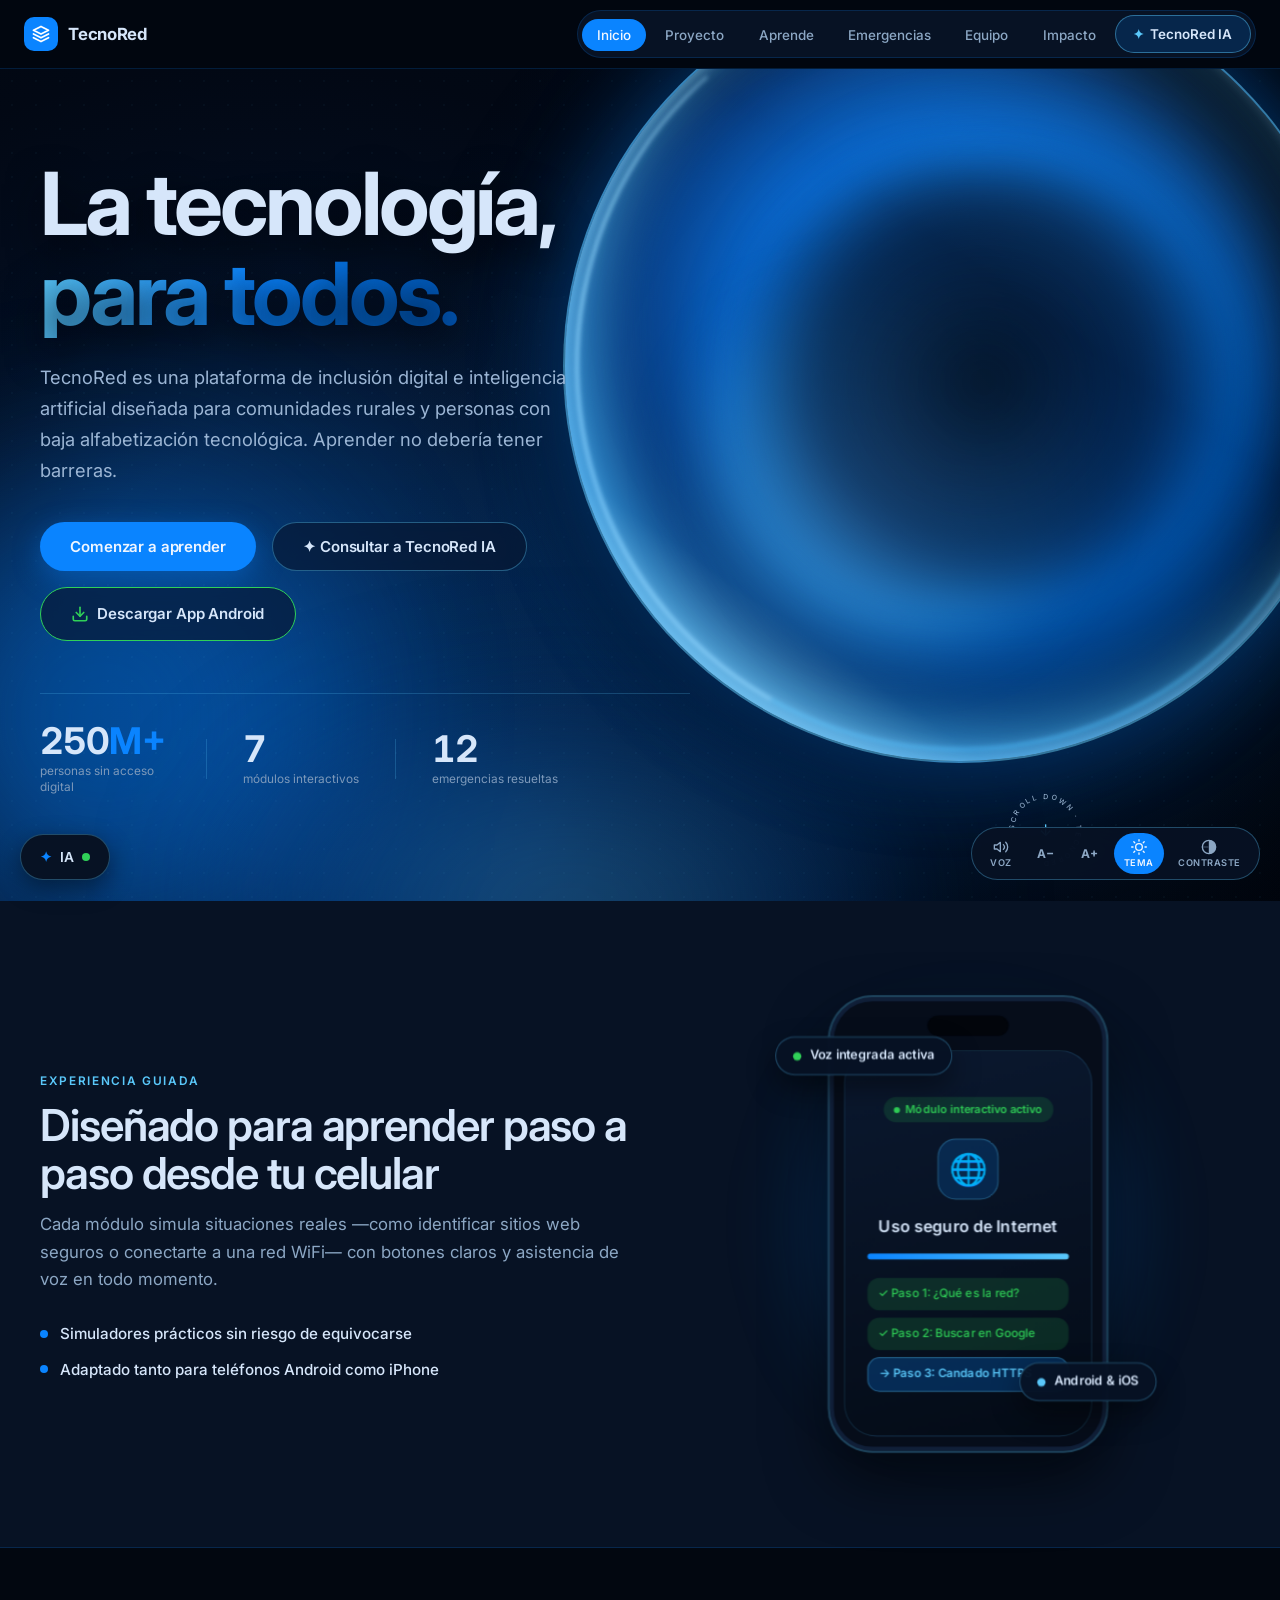
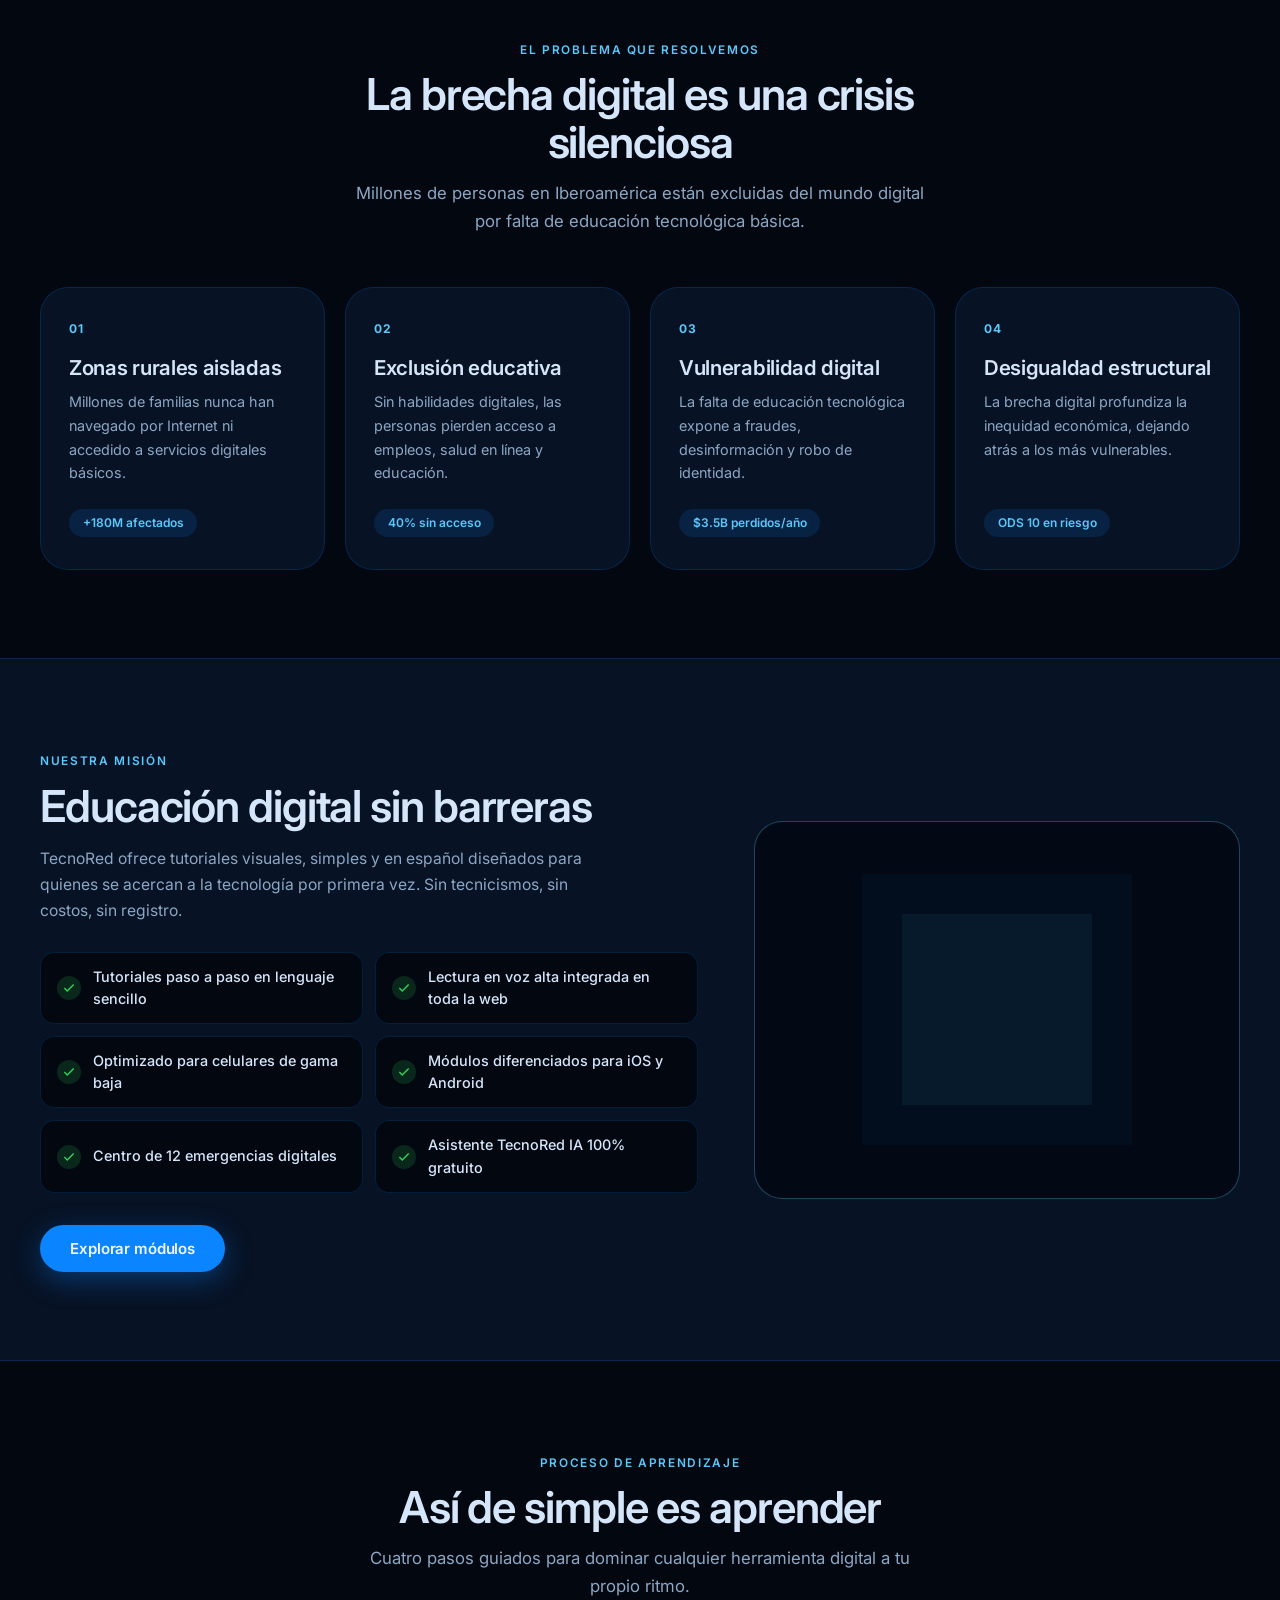
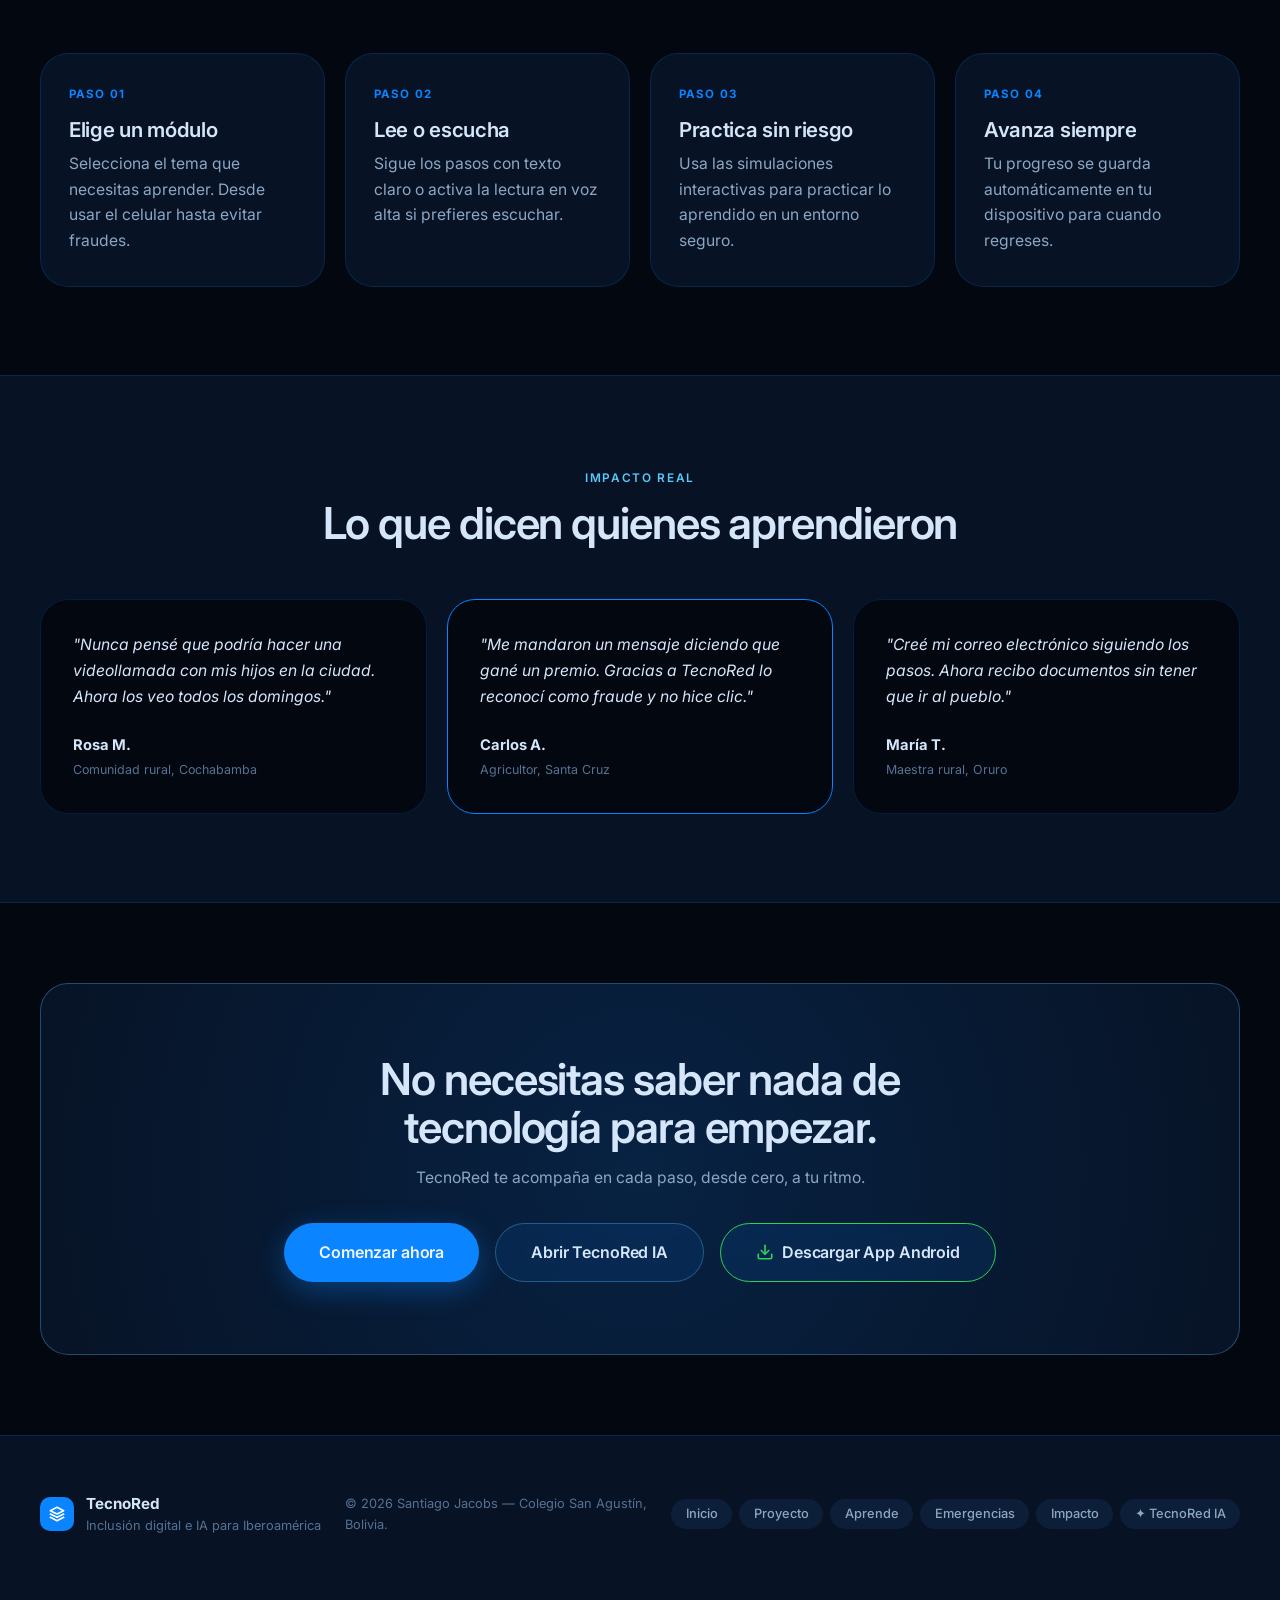
==== commit 781bc6d8: "Add files via upload" ====
--- a/index.html
+++ b/index.html
@@ -1,1051 +1,1059 @@
-<!DOCTYPE html>
-<html lang="es" data-theme="dark" data-font-size="medium">
-<head>
-  <meta charset="UTF-8"/>
-  <meta name="viewport" content="width=device-width, initial-scale=1.0"/>
-  <meta name="description" content="TecnoRed — Plataforma de inclusión digital e Inteligencia Artificial para comunidades rurales e Iberoamérica."/>
-  <title>TecnoRed — Inclusión Digital</title>
-  <link rel="preconnect" href="https://fonts.googleapis.com"/>
-  <link rel="preconnect" href="https://fonts.gstatic.com" crossorigin/>
-  <link href="https://fonts.googleapis.com/css2?family=Inter:ital,opsz,wght@0,14..32,300;0,14..32,400;0,14..32,500;0,14..32,600;0,14..32,700;0,14..32,800;1,14..32,300;1,14..32,400&display=swap" rel="stylesheet"/>
-  <link rel="stylesheet" href="styles.css"/>
-</head>
-<body>
-
-<!-- BARRA DE ACCESIBILIDAD -->
-<div class="a11y-bar" role="toolbar" aria-label="Herramientas de accesibilidad">
-  <button class="a11y-btn" id="btn-tts" aria-pressed="false" title="Lectura en voz alta">
-    <svg width="16" height="16" viewBox="0 0 24 24" fill="none" stroke="currentColor" stroke-width="2" stroke-linecap="round" stroke-linejoin="round"><polygon points="11 5 6 9 2 9 2 15 6 15 11 19 11 5"/><path d="M15.54 8.46a5 5 0 0 1 0 7.07"/><path d="M19.07 4.93a10 10 0 0 1 0 14.14"/></svg>
-    <span class="a11y-label">Voz</span>
-  </button>
-  <button class="a11y-btn" id="btn-font-dec" aria-label="Reducir texto">
-    <span style="font-size:.75rem;font-weight:700">A−</span>
-  </button>
-  <button class="a11y-btn" id="btn-font-inc" aria-label="Aumentar texto">
-    <span style="font-size:.75rem;font-weight:700">A+</span>
-  </button>
-  <button class="a11y-btn" id="btn-theme" aria-pressed="true" title="Cambiar tema">
-    <span class="a11y-icon" id="theme-icon">
-      <svg width="16" height="16" viewBox="0 0 24 24" fill="none" stroke="currentColor" stroke-width="2" stroke-linecap="round" stroke-linejoin="round"><circle cx="12" cy="12" r="5"/><line x1="12" y1="1" x2="12" y2="3"/><line x1="12" y1="21" x2="12" y2="23"/><line x1="4.22" y1="4.22" x2="5.64" y2="5.64"/><line x1="18.36" y1="18.36" x2="19.78" y2="19.78"/><line x1="1" y1="12" x2="3" y2="12"/><line x1="21" y1="12" x2="23" y2="12"/><line x1="4.22" y1="19.78" x2="5.64" y2="18.36"/><line x1="18.36" y1="5.64" x2="19.78" y2="4.22"/></svg>
-    </span>
-    <span class="a11y-label">Tema</span>
-  </button>
-  <button class="a11y-btn" id="btn-contrast" aria-pressed="false" title="Alto contraste">
-    <svg width="16" height="16" viewBox="0 0 24 24" fill="none" stroke="currentColor" stroke-width="2" stroke-linecap="round" stroke-linejoin="round"><circle cx="12" cy="12" r="10"/><path d="M12 2v20M2 12h20" opacity=".3"/><path d="M12 2a10 10 0 0 1 0 20z" fill="currentColor" stroke="none"/></svg>
-    <span class="a11y-label">Contraste</span>
-  </button>
-</div>
-
-<!-- NAVEGACIÓN PRINCIPAL -->
-<header class="site-header" role="banner">
-  <nav class="nav-main" aria-label="Navegación principal">
-    <a href="#" class="nav-logo" data-page="inicio" aria-label="TecnoRed — Inicio">
-      <div class="logo-mark" aria-hidden="true">
-        <svg width="18" height="18" viewBox="0 0 24 24" fill="none" stroke="white" stroke-width="2.4" stroke-linecap="round" stroke-linejoin="round"><path d="M12 2L2 7l10 5 10-5-10-5z"/><path d="M2 17l10 5 10-5"/><path d="M2 12l10 5 10-5"/></svg>
-      </div>
-      <span class="logo-text">TecnoRed</span>
-    </a>
-    <button class="nav-toggle" id="nav-toggle" aria-expanded="false" aria-controls="nav-menu" aria-label="Abrir menú">
-      <span></span><span></span><span></span>
-    </button>
-    <ul class="nav-menu" id="nav-menu" role="list">
-      <li><a class="nav-link active" data-page="inicio" href="#inicio">Inicio</a></li>
-      <li><a class="nav-link" data-page="proyecto" href="#proyecto">Proyecto</a></li>
-      <li><a class="nav-link" data-page="plataforma" href="#plataforma">Aprende</a></li>
-      <li><a class="nav-link" data-page="emergencias" href="#emergencias">Emergencias</a></li>
-      <li><a class="nav-link" data-page="equipo" href="#equipo">Equipo</a></li>
-      <li><a class="nav-link" data-page="impacto" href="#impacto">Impacto</a></li>
-      <li>
-        <a class="nav-link nav-ia-link" data-page="ia" href="#ia">
-          <span class="ia-sparkle" aria-hidden="true">✦</span> TecnoRed IA
-        </a>
-      </li>
-    </ul>
-  </nav>
-</header>
-
-<main id="main-content" role="main">
-
-<!-- ════════════════ 1. INICIO ════════════════ -->
-<section class="page active" id="page-inicio">
-
-  <!-- HERO CON BURBUJA GIGANTE MONOPO SAIGON EN AZULES TECNORED Y TEXTO A LA IZQUIERDA -->
-  <div class="hero" id="monopo-hero">
-    <div class="hero-bg" aria-hidden="true">
-      <!-- Canvas de ondas líquidas en tiempo real -->
-      <canvas id="monopo-canvas"></canvas>
-
-      <!-- Ondas profundas desenfocadas a la izquierda -->
-      <div class="monopo-ambient-wave wave-left"></div>
-      <div class="monopo-ambient-wave wave-bottom"></div>
-
-      <!-- BURBUJA GIGANTE DE CRISTAL LÍQUIDO (Estilo monopo saigon) -->
-      <div class="monopo-bubble-wrap" id="monopo-sphere">
-        <div class="monopo-bubble-sphere">
-          <div class="bubble-liquid-layer layer-1"></div>
-          <div class="bubble-liquid-layer layer-2"></div>
-          <div class="bubble-liquid-layer layer-3"></div>
-          <div class="bubble-abyss-core"></div>
-          <div class="bubble-caustic-arc"></div>
-          <div class="bubble-glass-rim"></div>
-        </div>
-      </div>
-
-      <div class="monopo-grain"></div>
-    </div>
-
-    <div class="hero-inner container">
-      <div class="hero-content reveal-on-scroll is-visible">
-        <h1 class="hero-title">
-          La tecnología,<br/>
-          <span class="hero-title-accent">para todos.</span>
-        </h1>
-        <p class="hero-desc">TecnoRed es una plataforma de inclusión digital e inteligencia artificial diseñada para comunidades rurales y personas con baja alfabetización tecnológica. Aprender no debería tener barreras.</p>
-        <div class="hero-actions">
-          <button class="btn-primary" data-page="plataforma">Comenzar a aprender</button>
-          <button class="btn-secondary" data-page="ia">✦ Consultar a TecnoRed IA</button>
-        </div>
-        <div class="hero-metrics">
-          <div class="metric">
-            <div class="metric-value"><span class="metric-num" data-count="250">0</span><span class="metric-suffix">M+</span></div>
-            <span class="metric-label">personas sin acceso digital</span>
-          </div>
-          <div class="metric-divider" aria-hidden="true"></div>
-          <div class="metric">
-            <div class="metric-value"><span class="metric-num" data-count="7">0</span></div>
-            <span class="metric-label">módulos interactivos</span>
-          </div>
-          <div class="metric-divider" aria-hidden="true"></div>
-          <div class="metric">
-            <div class="metric-value"><span class="metric-num" data-count="12">0</span></div>
-            <span class="metric-label">emergencias resueltas</span>
-          </div>
-        </div>
-      </div>
-    </div>
-
-    <!-- Sello giratorio ubicado a la derecha para no chocar con el botón + IA -->
-    <div class="scroll-badge-wrap" aria-hidden="true">
-      <svg class="scroll-badge-svg" viewBox="0 0 100 100" width="86" height="86">
-        <defs>
-          <path id="circlePath" d="M 50, 50 m -36, 0 a 36,36 0 1,1 72,0 a 36,36 0 1,1 -72,0"/>
-        </defs>
-        <text font-size="8.2" font-weight="500" letter-spacing="2.8">
-          <textPath href="#circlePath">SCROLL DOWN · TECNORED · </textPath>
-        </text>
-      </svg>
-      <span class="scroll-badge-arrow">↓</span>
-    </div>
-  </div>
-
-  <!-- VISTA PREVIA INTERACTIVA (Módulo "Uso seguro de Internet" más abajo) -->
-  <section class="section-band showcase-band">
-    <div class="container">
-      <div class="showcase-split">
-        <div class="showcase-text reveal-on-scroll">
-          <div class="section-label">Experiencia guiada</div>
-          <h2 class="section-heading">Diseñado para aprender paso a paso desde tu celular</h2>
-          <p class="section-sub">Cada módulo simula situaciones reales —como identificar sitios web seguros o conectarte a una red WiFi— con botones claros y asistencia de voz en todo momento.</p>
-          <div class="showcase-Perks">
-            <div class="sp-item">
-              <span class="sp-dot"></span>
-              <span>Simuladores prácticos sin riesgo de equivocarse</span>
-            </div>
-            <div class="sp-item">
-              <span class="sp-dot"></span>
-              <span>Adaptado tanto para teléfonos Android como iPhone</span>
-            </div>
-          </div>
-        </div>
-
-        <div class="hero-visual reveal-on-scroll" aria-hidden="true">
-          <div class="stage-3d-wrapper" id="hero-3d-tilt">
-            <div class="stage-3d-glow"></div>
-            <div class="device-frame-3d">
-              <div class="device-island"></div>
-              <div class="device-screen">
-                <div class="device-ui">
-                  <div class="dui-header">
-                    <div class="dui-dot"></div>
-                    <span>Módulo interactivo activo</span>
-                  </div>
-                  <div class="dui-icon-orb">🌐</div>
-                  <div class="dui-title">Uso seguro de Internet</div>
-                  <div class="dui-progress-track">
-                    <div class="dui-progress-fill"></div>
-                  </div>
-                  <div class="dui-step-pills">
-                    <span class="dui-pill done">✓ Paso 1: ¿Qué es la red?</span>
-                    <span class="dui-pill done">✓ Paso 2: Buscar en Google</span>
-                    <span class="dui-pill active">→ Paso 3: Candado HTTPS</span>
-                  </div>
-                </div>
-              </div>
-              <div class="device-reflection"></div>
-            </div>
-            <div class="floating-badge fb-top">
-              <span class="fb-dot green"></span> Voz integrada activa
-            </div>
-            <div class="floating-badge fb-bottom">
-              <span class="fb-dot blue"></span> Android &amp; iOS
-            </div>
-          </div>
-        </div>
-      </div>
-    </div>
-  </section>
-
-  <!-- PROBLEMA -->
-  <section class="section-band">
-    <div class="container">
-      <div class="section-header-centered reveal-on-scroll">
-        <div class="section-label">El problema que resolvemos</div>
-        <h2 class="section-heading">La brecha digital es una crisis silenciosa</h2>
-        <p class="section-sub">Millones de personas en Iberoamérica están excluidas del mundo digital por falta de educación tecnológica básica.</p>
-      </div>
-      <div class="cards-grid-4">
-        <div class="info-card reveal-on-scroll">
-          <div class="ic-number">01</div>
-          <h3>Zonas rurales aisladas</h3>
-          <p>Millones de familias nunca han navegado por Internet ni accedido a servicios digitales básicos.</p>
-          <div class="ic-tag">+180M afectados</div>
-        </div>
-        <div class="info-card reveal-on-scroll">
-          <div class="ic-number">02</div>
-          <h3>Exclusión educativa</h3>
-          <p>Sin habilidades digitales, las personas pierden acceso a empleos, salud en línea y educación.</p>
-          <div class="ic-tag">40% sin acceso</div>
-        </div>
-        <div class="info-card reveal-on-scroll">
-          <div class="ic-number">03</div>
-          <h3>Vulnerabilidad digital</h3>
-          <p>La falta de educación tecnológica expone a fraudes, desinformación y robo de identidad.</p>
-          <div class="ic-tag">$3.5B perdidos/año</div>
-        </div>
-        <div class="info-card reveal-on-scroll">
-          <div class="ic-number">04</div>
-          <h3>Desigualdad estructural</h3>
-          <p>La brecha digital profundiza la inequidad económica, dejando atrás a los más vulnerables.</p>
-          <div class="ic-tag">ODS 10 en riesgo</div>
-        </div>
-      </div>
-    </div>
-  </section>
-
-  <!-- MISIÓN CON ESFERA ORBITAL 3D -->
-  <section class="section-band alt-surface">
-    <div class="container">
-      <div class="mission-inner">
-        <div class="mission-text reveal-on-scroll">
-          <div class="section-label">Nuestra misión</div>
-          <h2 class="section-heading">Educación digital sin barreras</h2>
-          <p>TecnoRed ofrece tutoriales visuales, simples y en español diseñados para quienes se acercan a la tecnología por primera vez. Sin tecnicismos, sin costos, sin registro.</p>
-          <ul class="feature-list">
-            <li>
-              <div class="fl-icon" aria-hidden="true"><svg width="14" height="14" viewBox="0 0 24 24" fill="none" stroke="currentColor" stroke-width="2.5"><polyline points="20 6 9 17 4 12"/></svg></div>
-              Tutoriales paso a paso en lenguaje sencillo
-            </li>
-            <li>
-              <div class="fl-icon" aria-hidden="true"><svg width="14" height="14" viewBox="0 0 24 24" fill="none" stroke="currentColor" stroke-width="2.5"><polyline points="20 6 9 17 4 12"/></svg></div>
-              Lectura en voz alta integrada en toda la web
-            </li>
-            <li>
-              <div class="fl-icon" aria-hidden="true"><svg width="14" height="14" viewBox="0 0 24 24" fill="none" stroke="currentColor" stroke-width="2.5"><polyline points="20 6 9 17 4 12"/></svg></div>
-              Optimizado para celulares de gama baja
-            </li>
-            <li>
-              <div class="fl-icon" aria-hidden="true"><svg width="14" height="14" viewBox="0 0 24 24" fill="none" stroke="currentColor" stroke-width="2.5"><polyline points="20 6 9 17 4 12"/></svg></div>
-              Módulos diferenciados para iOS y Android
-            </li>
-            <li>
-              <div class="fl-icon" aria-hidden="true"><svg width="14" height="14" viewBox="0 0 24 24" fill="none" stroke="currentColor" stroke-width="2.5"><polyline points="20 6 9 17 4 12"/></svg></div>
-              Centro de 12 emergencias digitales
-            </li>
-            <li>
-              <div class="fl-icon" aria-hidden="true"><svg width="14" height="14" viewBox="0 0 24 24" fill="none" stroke="currentColor" stroke-width="2.5"><polyline points="20 6 9 17 4 12"/></svg></div>
-              Asistente TecnoRed IA 100% gratuito
-            </li>
-          </ul>
-          <button class="btn-primary" data-page="plataforma">Explorar módulos</button>
-        </div>
-
-        <div class="mission-visual reveal-on-scroll" aria-hidden="true">
-          <div class="orbital-plinth">
-            <div class="orbital-3d-scene">
-              <div class="orbit-ring ring-outer"><span>Sociedad</span></div>
-              <div class="orbit-ring ring-mid"><span>Educación</span></div>
-              <div class="orbit-ring ring-tilt-1"></div>
-              <div class="orbit-ring ring-tilt-2"></div>
-              <div class="orbit-core"><span>TecnoRed</span></div>
-            </div>
-          </div>
-        </div>
-      </div>
-    </div>
-  </section>
-
-  <!-- CÓMO FUNCIONA -->
-  <section class="section-band">
-    <div class="container">
-      <div class="section-header-centered reveal-on-scroll">
-        <div class="section-label">Proceso de aprendizaje</div>
-        <h2 class="section-heading">Así de simple es aprender</h2>
-        <p class="section-sub">Cuatro pasos guiados para dominar cualquier herramienta digital a tu propio ritmo.</p>
-      </div>
-      <div class="steps-row">
-        <div class="step-item reveal-on-scroll">
-          <div class="step-n">PASO 01</div>
-          <h3>Elige un módulo</h3>
-          <p>Selecciona el tema que necesitas aprender. Desde usar el celular hasta evitar fraudes.</p>
-        </div>
-        <div class="step-item reveal-on-scroll">
-          <div class="step-n">PASO 02</div>
-          <h3>Lee o escucha</h3>
-          <p>Sigue los pasos con texto claro o activa la lectura en voz alta si prefieres escuchar.</p>
-        </div>
-        <div class="step-item reveal-on-scroll">
-          <div class="step-n">PASO 03</div>
-          <h3>Practica sin riesgo</h3>
-          <p>Usa las simulaciones interactivas para practicar lo aprendido en un entorno seguro.</p>
-        </div>
-        <div class="step-item reveal-on-scroll">
-          <div class="step-n">PASO 04</div>
-          <h3>Avanza siempre</h3>
-          <p>Tu progreso se guarda automáticamente en tu dispositivo para cuando regreses.</p>
-        </div>
-      </div>
-    </div>
-  </section>
-
-  <!-- TESTIMONIOS -->
-  <section class="section-band alt-surface">
-    <div class="container">
-      <div class="section-header-centered reveal-on-scroll">
-        <div class="section-label">Impacto real</div>
-        <h2 class="section-heading">Lo que dicen quienes aprendieron</h2>
-      </div>
-      <div class="testimonials-grid">
-        <blockquote class="testimonial-card reveal-on-scroll">
-          <p>"Nunca pensé que podría hacer una videollamada con mis hijos en la ciudad. Ahora los veo todos los domingos."</p>
-          <footer>
-            <strong>Rosa M.</strong>
-            <span>Comunidad rural, Cochabamba</span>
-          </footer>
-        </blockquote>
-        <blockquote class="testimonial-card featured reveal-on-scroll">
-          <p>"Me mandaron un mensaje diciendo que gané un premio. Gracias a TecnoRed lo reconocí como fraude y no hice clic."</p>
-          <footer>
-            <strong>Carlos A.</strong>
-            <span>Agricultor, Santa Cruz</span>
-          </footer>
-        </blockquote>
-        <blockquote class="testimonial-card reveal-on-scroll">
-          <p>"Creé mi correo electrónico siguiendo los pasos. Ahora recibo documentos sin tener que ir al pueblo."</p>
-          <footer>
-            <strong>María T.</strong>
-            <span>Maestra rural, Oruro</span>
-          </footer>
-        </blockquote>
-      </div>
-    </div>
-  </section>
-
-  <!-- CTA FINAL -->
-  <section class="section-cta">
-    <div class="container">
-      <div class="cta-inner reveal-on-scroll">
-        <div class="cta-glow" aria-hidden="true"></div>
-        <h2>No necesitas saber nada de tecnología para empezar.</h2>
-        <p>TecnoRed te acompaña en cada paso, desde cero, a tu ritmo.</p>
-        <div class="cta-buttons">
-          <button class="btn-primary btn-large" data-page="plataforma">Comenzar ahora</button>
-          <button class="btn-secondary btn-large" data-page="ia">Abrir TecnoRed IA</button>
-        </div>
-      </div>
-    </div>
-  </section>
-</section>
-
-<!-- ════════════════ 2. PROYECTO ════════════════ -->
-<section class="page" id="page-proyecto">
-  <div class="container">
-    <div class="page-header-block reveal-on-scroll">
-      <div class="section-label">Proyecto científico-tecnológico</div>
-      <h1>TecnoRed: Ciencia, Tecnología<br/>e Impacto Social</h1>
-      <p class="page-lead">Arquitectura educativa e inteligencia artificial accesible diseñada para cerrar la brecha digital en comunidades rurales iberoamericanas.</p>
-    </div>
-
-    <div class="pillars-grid">
-      <div class="pillar reveal-on-scroll" style="--pa:#0A84FF">
-        <div class="pillar-top">
-          <span class="pillar-n">PILAR 01</span>
-          <span class="pillar-dot"></span>
-        </div>
-        <h3>Enfoque Científico</h3>
-        <p>Fundamentado en el Diseño Universal para el Aprendizaje (DUA), reducción de carga cognitiva y metodologías UX adaptadas a poblaciones vulnerables.</p>
-      </div>
-      <div class="pillar reveal-on-scroll" style="--pa:#5AC8FA">
-        <div class="pillar-top">
-          <span class="pillar-n">PILAR 02</span>
-          <span class="pillar-dot"></span>
-        </div>
-        <h3>Enfoque Tecnológico</h3>
-        <p>Arquitectura SPA ultraligera en HTML5, CSS3 y JavaScript Vanilla con Web Speech API (TTS) y persistencia en LocalStorage para conexiones lentas.</p>
-      </div>
-      <div class="pillar reveal-on-scroll" style="--pa:#0066CC">
-        <div class="pillar-top">
-          <span class="pillar-n">PILAR 03</span>
-          <span class="pillar-dot"></span>
-        </div>
-        <h3>Impacto Social</h3>
-        <p>Orientado a más de 250 millones de personas en Iberoamérica sin alfabetización digital, priorizando zonas rurales y adultos mayores.</p>
-      </div>
-      <div class="pillar reveal-on-scroll" style="--pa:#0A84FF">
-        <div class="pillar-top">
-          <span class="pillar-n">PILAR 04</span>
-          <span class="pillar-dot"></span>
-        </div>
-        <h3>Innovación con IA</h3>
-        <p>Módulos diferenciados para iOS y Android, centro de 12 emergencias digitales y motor de IA conversacional local sin costo ni exposición de API keys.</p>
-      </div>
-      <div class="pillar reveal-on-scroll" style="--pa:#5AC8FA">
-        <div class="pillar-top">
-          <span class="pillar-n">PILAR 05</span>
-          <span class="pillar-dot"></span>
-        </div>
-        <h3>Creatividad Pedagógica</h3>
-        <p>Simulaciones interactivas libres de riesgo, progreso gamificado y lenguaje claro culturalmente adaptado a la realidad latinoamericana.</p>
-      </div>
-      <div class="pillar reveal-on-scroll" style="--pa:#30D158">
-        <div class="pillar-top">
-          <span class="pillar-n">PILAR 06</span>
-          <span class="pillar-dot"></span>
-        </div>
-        <h3>Aporte Global ONU</h3>
-        <p>Contribución directa a los Objetivos de Desarrollo Sostenible (ODS 1, 4, 8, 10 y 17), ofreciendo un modelo replicable y escalable.</p>
-      </div>
-    </div>
-
-    <div class="project-split-layout">
-      <div class="timeline-card-panel reveal-on-scroll">
-        <div class="section-label">Hoja de ruta</div>
-        <h2>Evolución del proyecto</h2>
-        <div class="timeline">
-          <div class="tl-item">
-            <div class="tl-marker"></div>
-            <div class="tl-body">
-              <span class="tl-phase">Fase 01 · Investigación</span>
-              <h4>Diagnóstico Comunitario</h4>
-              <p>Revisión bibliográfica e identificación de barreras digitales críticas en comunidades rurales bolivianas.</p>
-            </div>
-          </div>
-          <div class="tl-item">
-            <div class="tl-marker"></div>
-            <div class="tl-body">
-              <span class="tl-phase">Fase 02 · Experiencia de Usuario</span>
-              <h4>Diseño y Prototipado Accesible</h4>
-              <p>Arquitectura de información, alto contraste, controles tipográficos y validación con usuarios reales.</p>
-            </div>
-          </div>
-          <div class="tl-item">
-            <div class="tl-marker"></div>
-            <div class="tl-body">
-              <span class="tl-phase">Fase 03 · Ingeniería</span>
-              <h4>Desarrollo SPA + TecnoRed IA</h4>
-              <p>Implementación de módulos iOS/Android, síntesis de voz nativa, centro de emergencias y asistente de IA integrado.</p>
-            </div>
-          </div>
-          <div class="tl-item current">
-            <div class="tl-marker"></div>
-            <div class="tl-body">
-              <span class="tl-phase">Fase 04 · Etapa Actual</span>
-              <h4>Validación y Presentación</h4>
-              <p>Pruebas de impacto y exposición en ferias científicas internacionales 2026.</p>
-            </div>
-          </div>
-        </div>
-      </div>
-
-      <div class="project-right-col">
-        <div class="tech-card-panel reveal-on-scroll">
-          <div class="section-label">Ingeniería de software</div>
-          <h2>Stack Tecnológico</h2>
-          <p class="tech-panel-desc">Diseñado sin dependencias pesadas para cargar instantáneamente incluso en redes móviles 3G rurales.</p>
-          <div class="tech-bento-grid">
-            <div class="tech-bento-item">
-              <strong>HTML5 Semántico</strong>
-              <span>Estructura WAI-ARIA accesible</span>
-            </div>
-            <div class="tech-bento-item">
-              <strong>CSS3 Architecture</strong>
-              <span>Bento Grid + Animaciones 3D</span>
-            </div>
-            <div class="tech-bento-item">
-              <strong>JavaScript ES6+</strong>
-              <span>Motor SPA sin frameworks pesados</span>
-            </div>
-            <div class="tech-bento-item">
-              <strong>Web Speech API</strong>
-              <span>Síntesis de voz en español</span>
-            </div>
-            <div class="tech-bento-item">
-              <strong>Motor TecnoRed IA</strong>
-              <span>Procesamiento local sin API Key</span>
-            </div>
-            <div class="tech-bento-item">
-              <strong>WCAG 2.1 AA</strong>
-              <span>Alto contraste y escala óptica</span>
-            </div>
-          </div>
-        </div>
-
-        <div class="continuation-block reveal-on-scroll">
-          <div class="cb-badge">ACTUALIZACIÓN 2026</div>
-          <h3>Proyecto en Continuación</h3>
-          <p>Esta edición incorpora el nuevo espacio dedicado <strong>TecnoRed IA</strong>, selector inteligente de sistema operativo (iOS/Android), 12 guías de respuesta ante emergencias digitales y visualización tridimensional interactiva.</p>
-        </div>
-      </div>
-    </div>
-  </div>
-</section>
-
-<!-- ════════════════ 3. APRENDE ════════════════ -->
-<section class="page" id="page-plataforma">
-  <div class="container">
-    <div class="page-header-block compact reveal-on-scroll">
-      <div class="section-label">Centro de aprendizaje</div>
-      <h1>¿Qué quieres aprender hoy?</h1>
-      <p class="page-lead">Elige un módulo interactivo y avanza paso a paso, sin prisa y en lenguaje claro.</p>
-    </div>
-
-    <div class="progress-global reveal-on-scroll" id="progress-global">
-      <div class="pg-row">
-        <span class="pg-label">Progreso general del curso</span>
-        <span class="pg-pct" id="pg-pct">0%</span>
-      </div>
-      <div class="pg-track">
-        <div class="pg-fill" id="pg-fill" style="width:0%"></div>
-      </div>
-    </div>
-
-    <div class="modules-grid" id="modules-grid" role="list" aria-label="Módulos de aprendizaje"></div>
-
-    <!-- MODAL MÓDULO -->
-    <div class="module-modal" id="module-modal" role="dialog" aria-modal="true" aria-labelledby="modal-title" hidden>
-      <div class="modal-scrim" id="modal-overlay"></div>
-      <div class="modal-sheet">
-        <div class="modal-handle" aria-hidden="true"></div>
-        <button class="modal-close-btn" id="modal-close" aria-label="Cerrar módulo">
-          <svg width="14" height="14" viewBox="0 0 24 24" fill="none" stroke="currentColor" stroke-width="2.5"><line x1="18" y1="6" x2="6" y2="18"/><line x1="6" y1="6" x2="18" y2="18"/></svg>
-        </button>
-        <div class="modal-header">
-          <span class="modal-mod-icon" id="modal-icon"></span>
-          <h2 id="modal-title"></h2>
-        </div>
-        <div class="modal-prog-row">
-          <div class="modal-prog-track"><div class="modal-prog-fill" id="mp-fill"></div></div>
-          <span class="modal-prog-text" id="mp-text">1 / 4</span>
-        </div>
-        <div class="modal-body" id="modal-content"></div>
-        <div class="modal-footer">
-          <button class="btn-ghost-sm" id="btn-prev-step">← Anterior</button>
-          <button class="btn-tts-sm" id="btn-tts-modal" title="Escuchar paso en voz alta">
-            <svg width="16" height="16" viewBox="0 0 24 24" fill="none" stroke="currentColor" stroke-width="2" stroke-linecap="round" stroke-linejoin="round"><polygon points="11 5 6 9 2 9 2 15 6 15 11 19 11 5"/><path d="M15.54 8.46a5 5 0 0 1 0 7.07"/></svg>
-          </button>
-          <button class="btn-primary-sm" id="btn-next-step">Siguiente →</button>
-        </div>
-      </div>
-    </div>
-
-    <!-- MODAL OS SELECTOR -->
-    <div class="os-modal" id="os-modal" role="dialog" aria-modal="true" hidden>
-      <div class="modal-scrim" id="os-modal-overlay"></div>
-      <div class="os-modal-sheet">
-        <div class="modal-handle" aria-hidden="true"></div>
-        <button class="modal-close-btn" id="os-modal-close" aria-label="Cerrar">
-          <svg width="14" height="14" viewBox="0 0 24 24" fill="none" stroke="currentColor" stroke-width="2.5"><line x1="18" y1="6" x2="6" y2="18"/><line x1="6" y1="6" x2="18" y2="18"/></svg>
-        </button>
-        <div class="os-modal-icon" aria-hidden="true">
-          <svg width="36" height="36" viewBox="0 0 24 24" fill="none" stroke="currentColor" stroke-width="1.6" stroke-linecap="round" stroke-linejoin="round"><rect x="5" y="2" width="14" height="20" rx="2" ry="2"/><line x1="12" y1="18" x2="12.01" y2="18"/></svg>
-        </div>
-        <h2 class="os-modal-title">¿Qué tipo de teléfono tienes?</h2>
-        <p class="os-modal-sub">Te mostraremos los botones y pasos exactos según tu dispositivo.</p>
-        <div class="os-options">
-          <button class="os-option-btn" id="os-pick-android">
-            <div class="os-opt-icon" aria-hidden="true">🤖</div>
-            <div class="os-opt-text">
-              <strong>Android</strong>
-              <small>Samsung, Xiaomi, Motorola, Huawei, Honor</small>
-            </div>
-          </button>
-          <button class="os-option-btn" id="os-pick-ios">
-            <div class="os-opt-icon" aria-hidden="true">🍎</div>
-            <div class="os-opt-text">
-              <strong>iPhone (iOS)</strong>
-              <small>Apple iPhone de cualquier generación</small>
-            </div>
-          </button>
-        </div>
-        <div class="os-help-row">
-          <button class="os-help-toggle" id="os-help-toggle-btn">¿No sabes cuál tienes? Toca aquí para identificarlo</button>
-          <div class="os-help-content" id="os-help-info" hidden>
-            <div class="os-help-item">
-              <strong>🤖 Es Android si:</strong> la tienda para bajar aplicaciones se llama <em>Play Store</em> (un triángulo de colores).
-            </div>
-            <div class="os-help-item">
-              <strong>🍎 Es iPhone si:</strong> tiene el dibujo de una manzana en la parte de atrás y su tienda se llama <em>App Store</em> (una letra A azul).
-            </div>
-          </div>
-        </div>
-      </div>
-    </div>
-  </div>
-</section>
-
-<!-- ════════════════ 4. EMERGENCIAS ════════════════ -->
-<section class="page" id="page-emergencias">
-  <div class="emergencias-banner">
-    <div class="container">
-      <div class="section-label light">Respuesta inmediata</div>
-      <h1>¿Algo salió mal?<br/>Te ayudamos paso a paso.</h1>
-      <p>Selecciona tu emergencia tecnológica para ver qué hacer en este momento.</p>
-    </div>
-  </div>
-  <div class="container">
-    <div class="em-grid" id="em-grid">
-      <div class="em-card reveal-on-scroll" tabindex="0" data-em="celular-robado">
-        <div class="em-card-header">
-          <div class="em-icon-wrap">📵</div>
-          <span class="em-urgency urgente">Urgente</span>
-        </div>
-        <h3>Me robaron el celular</h3>
-        <p>Bloquéalo a distancia y protege tus cuentas bancarias y personales.</p>
-      </div>
-      <div class="em-card reveal-on-scroll" tabindex="0" data-em="contrasena">
-        <div class="em-card-header">
-          <div class="em-icon-wrap">🔐</div>
-          <span class="em-urgency comun">Común</span>
-        </div>
-        <h3>Olvidé mi contraseña</h3>
-        <p>Recupera el acceso a tu correo o redes sociales paso a paso.</p>
-      </div>
-      <div class="em-card reveal-on-scroll" tabindex="0" data-em="estafado">
-        <div class="em-card-header">
-          <div class="em-icon-wrap">🚨</div>
-          <span class="em-urgency urgente">Urgente</span>
-        </div>
-        <h3>Creo que me estafaron</h3>
-        <p>Qué hacer en los primeros minutos para limitar el daño y denunciar.</p>
-      </div>
-      <div class="em-card reveal-on-scroll" tabindex="0" data-em="virus">
-        <div class="em-card-header">
-          <div class="em-icon-wrap">🦠</div>
-          <span class="em-urgency tecnico">Técnico</span>
-        </div>
-        <h3>Mi celular tiene virus</h3>
-        <p>Cómo detectar y eliminar aplicaciones maliciosas sin pagar nada.</p>
-      </div>
-      <div class="em-card reveal-on-scroll" tabindex="0" data-em="internet">
-        <div class="em-card-header">
-          <div class="em-icon-wrap">📡</div>
-          <span class="em-urgency comun">Común</span>
-        </div>
-        <h3>No funciona Internet</h3>
-        <p>Soluciones rápidas para recuperar tu señal de WiFi o datos móviles.</p>
-      </div>
-      <div class="em-card reveal-on-scroll" tabindex="0" data-em="cuenta-bloqueada">
-        <div class="em-card-header">
-          <div class="em-icon-wrap">🔒</div>
-          <span class="em-urgency comun">Común</span>
-        </div>
-        <h3>Me bloquearon la cuenta</h3>
-        <p>Recupera el acceso a Facebook, Gmail, WhatsApp u otras plataformas.</p>
-      </div>
-      <div class="em-card reveal-on-scroll" tabindex="0" data-em="fotos-perdidas">
-        <div class="em-card-header">
-          <div class="em-icon-wrap">🖼️</div>
-          <span class="em-urgency importante">Importante</span>
-        </div>
-        <h3>Perdí mis fotos</h3>
-        <p>Cómo restaurar imágenes borradas desde la papelera o la nube.</p>
-      </div>
-      <div class="em-card reveal-on-scroll" tabindex="0" data-em="llamada-estafa">
-        <div class="em-card-header">
-          <div class="em-icon-wrap">📞</div>
-          <span class="em-urgency urgente">Urgente</span>
-        </div>
-        <h3>Llamada de estafadores</h3>
-        <p>Cómo actuar cuando fingen llamar de tu banco o por un premio falso.</p>
-      </div>
-      <div class="em-card reveal-on-scroll" tabindex="0" data-em="celular-lento">
-        <div class="em-card-header">
-          <div class="em-icon-wrap">🐌</div>
-          <span class="em-urgency tecnico">Técnico</span>
-        </div>
-        <h3>Mi celular está muy lento</h3>
-        <p>Ajustes seguros para liberar memoria y acelerar tu teléfono.</p>
-      </div>
-      <div class="em-card reveal-on-scroll" tabindex="0" data-em="bateria">
-        <div class="em-card-header">
-          <div class="em-icon-wrap">🔋</div>
-          <span class="em-urgency comun">Común</span>
-        </div>
-        <h3>La batería dura muy poco</h3>
-        <p>Configuraciones esenciales para duplicar la autonomía diaria.</p>
-      </div>
-      <div class="em-card reveal-on-scroll" tabindex="0" data-em="whatsapp-bloqueado">
-        <div class="em-card-header">
-          <div class="em-icon-wrap">💬</div>
-          <span class="em-urgency comun">Común</span>
-        </div>
-        <h3>Problemas con WhatsApp</h3>
-        <p>Cuenta suspendida, código SMS o restauración de copias de seguridad.</p>
-      </div>
-      <div class="em-card reveal-on-scroll" tabindex="0" data-em="compra-falsa">
-        <div class="em-card-header">
-          <div class="em-icon-wrap">🛒</div>
-          <span class="em-urgency urgente">Urgente</span>
-        </div>
-        <h3>Hice una compra falsa en línea</h3>
-        <p>Pasos para solicitar contracargo bancario y reportar el fraude.</p>
-      </div>
-    </div>
-
-    <div class="em-panel" id="em-panel" hidden>
-      <button class="em-back-btn" id="em-back-btn">
-        <svg width="16" height="16" viewBox="0 0 24 24" fill="none" stroke="currentColor" stroke-width="2" stroke-linecap="round" stroke-linejoin="round"><polyline points="15 18 9 12 15 6"/></svg>
-        Volver a todas las emergencias
-      </button>
-      <div id="em-panel-content"></div>
-      <button class="btn-tts-block" id="btn-tts-em">
-        <svg width="16" height="16" viewBox="0 0 24 24" fill="none" stroke="currentColor" stroke-width="2" stroke-linecap="round" stroke-linejoin="round"><polygon points="11 5 6 9 2 9 2 15 6 15 11 19 11 5"/><path d="M15.54 8.46a5 5 0 0 1 0 7.07"/><path d="M19.07 4.93a10 10 0 0 1 0 14.14"/></svg>
-        Escuchar los pasos en voz alta
-      </button>
-    </div>
-  </div>
-</section>
-
-<!-- ════════════════ 5. EQUIPO ════════════════ -->
-<section class="page" id="page-equipo">
-  <div class="container">
-    <div class="page-header-block reveal-on-scroll">
-      <div class="section-label">Autoría e institución</div>
-      <h1>El Equipo detrás de TecnoRed</h1>
-      <p class="page-lead">Investigación, desarrollo de software y diseño de experiencia orientados a la inclusión social en Bolivia e Iberoamérica.</p>
-    </div>
-
-    <div class="team-bento-grid">
-      <div class="team-card-solo reveal-on-scroll">
-        <div class="tcs-avatar">
-          <svg width="36" height="36" viewBox="0 0 24 24" fill="none" stroke="white" stroke-width="1.8" stroke-linecap="round" stroke-linejoin="round"><path d="M20 21v-2a4 4 0 0 0-4-4H8a4 4 0 0 0-4 4v2"/><circle cx="12" cy="7" r="4"/></svg>
-        </div>
-        <div class="tcs-info">
-          <span class="tcs-role">Autor Principal · Desarrollador Full-Stack &amp; Investigador UX</span>
-          <h2>Santiago Jacobs</h2>
-          <p>Responsable de la arquitectura técnica de la plataforma, programación de los módulos interactivos, desarrollo del asistente TecnoRed IA y validación pedagógica del proyecto.</p>
-        </div>
-      </div>
-
-      <div class="advisor-card reveal-on-scroll">
-        <div class="adv-avatar">
-          <svg width="32" height="32" viewBox="0 0 24 24" fill="none" stroke="white" stroke-width="1.8" stroke-linecap="round" stroke-linejoin="round"><path d="M17 21v-2a4 4 0 0 0-4-4H5a4 4 0 0 0-4 4v2"/><circle cx="9" cy="7" r="4"/><path d="M23 21v-2a4 4 0 0 0-3-3.87"/><path d="M16 3.13a4 4 0 0 1 0 7.75"/></svg>
-        </div>
-        <div class="adv-info">
-          <span class="adv-role">Docente Asesor · Colegio San Agustín</span>
-          <h3>Mauricio Salinas</h3>
-          <p>Orienta y valida el rigor científico, metodológico y tecnológico del proyecto para su presentación internacional.</p>
-        </div>
-      </div>
-    </div>
-
-    <div class="institution-block reveal-on-scroll">
-      <div class="section-label">Ficha institucional</div>
-      <h2>Institución Educativa</h2>
-      <div class="inst-grid-cards">
-        <div class="inst-card-item">
-          <span class="it-key">Institución</span>
-          <strong class="it-val">Colegio San Agustín</strong>
-        </div>
-        <div class="inst-card-item">
-          <span class="it-key">Ubicación</span>
-          <strong class="it-val">Cochabamba — Bolivia, Iberoamérica</strong>
-        </div>
-        <div class="inst-card-item">
-          <span class="it-key">Categoría Oficial</span>
-          <strong class="it-val">Ciencias de la Computación e Informática</strong>
-        </div>
-        <div class="inst-card-item">
-          <span class="it-key">Modalidad</span>
-          <strong class="it-val">Investigación Aplicada y Desarrollo Web</strong>
-        </div>
-      </div>
-    </div>
-  </div>
-</section>
-
-<!-- ════════════════ 6. IMPACTO ════════════════ -->
-<section class="page" id="page-impacto">
-  <div class="container">
-    <div class="impact-hero-split">
-      <div class="impact-hero-text reveal-on-scroll">
-        <div class="section-label">Transformación social medible</div>
-        <h1>Impacto Social<br/>de TecnoRed</h1>
-        <p class="page-lead">De la problemática detectada en comunidades rurales a una solución tecnológica abierta que conecta familias, previene fraudes y democratiza el conocimiento.</p>
-        <div class="impact-numbers">
-          <div class="in-item">
-            <div class="in-num">+250M</div>
-            <div class="in-label">personas en brecha digital</div>
-          </div>
-          <div class="in-item">
-            <div class="in-num">7</div>
-            <div class="in-label">módulos interactivos</div>
-          </div>
-          <div class="in-item">
-            <div class="in-num">12</div>
-            <div class="in-label">emergencias resueltas</div>
-          </div>
-          <div class="in-item">
-            <div class="in-num">2</div>
-            <div class="in-label">ecosistemas (iOS/Android)</div>
-          </div>
-          <div class="in-item">
-            <div class="in-num">5</div>
-            <div class="in-label">ODS de la ONU</div>
-          </div>
-        </div>
-      </div>
-
-      <div class="impact-3d-stage reveal-on-scroll" id="impact-3d-tilt" aria-hidden="true">
-        <div class="sphere-3d-ambient"></div>
-        <div class="globe-3d-container">
-          <div class="globe-ring gr-1"></div>
-          <div class="globe-ring gr-2"></div>
-          <div class="globe-ring gr-3"></div>
-          <div class="globe-ring gr-4"></div>
-          <div class="globe-equator"></div>
-          <div class="globe-core">
-            <span class="globe-core-num">100%</span>
-            <span class="globe-core-sub">Inclusión Abierta</span>
-          </div>
-          <div class="globe-node gn-1"><span>🌾 Zonas Rurales</span></div>
-          <div class="globe-node gn-2"><span>👵 Adultos Mayores</span></div>
-          <div class="globe-node gn-3"><span>🛡️ Cero Estafas</span></div>
-        </div>
-      </div>
-    </div>
-
-    <div class="impact-flow-section reveal-on-scroll">
-      <div class="section-header-centered">
-        <div class="section-label">Cadena de valor</div>
-        <h2 class="section-heading">Ruta de transformación comunitaria</h2>
-      </div>
-      <div class="impact-flow-grid">
-        <div class="if-item">
-          <div class="if-n">01</div>
-          <h3>Problema detectado</h3>
-          <p>Más del 40% de la población rural latinoamericana carece de habilidades digitales básicas, generando exclusión social y económica.</p>
-        </div>
-        <div class="if-item">
-          <div class="if-n">02</div>
-          <h3>Población beneficiada</h3>
-          <p>Dirigido a quienes enfrentan mayores barreras tecnológicas:</p>
-          <div class="pop-tags">
-            <span>Comunidades rurales</span>
-            <span>Adultos mayores</span>
-            <span>Mujeres rurales</span>
-            <span>Pueblos indígenas</span>
-          </div>
-        </div>
-        <div class="if-item">
-          <div class="if-n">03</div>
-          <h3>Solución tecnológica</h3>
-          <p>Plataforma gratuita con tutoriales paso a paso, voz integrada, simuladores sin riesgo y el asistente TecnoRed IA.</p>
-        </div>
-        <div class="if-item highlight">
-          <div class="if-n">04</div>
-          <h3>Beneficios logrados</h3>
-          <ul class="benefit-list">
-            <li>✓ Acceso a salud y trámites en línea</li>
-            <li>✓ Reducción drástica de estafas</li>
-            <li>✓ Comunicación familiar por videollamada</li>
-            <li>✓ Inclusión laboral y productiva</li>
-          </ul>
-        </div>
-      </div>
-    </div>
-
-    <div class="compare-block reveal-on-scroll">
-      <div class="section-header-centered">
-        <div class="section-label">Contraste directo</div>
-        <h2 class="section-heading">Antes y después de TecnoRed</h2>
-      </div>
-      <div class="compare-grid">
-        <div class="compare-col before">
-          <h3>✕ Sin TecnoRed</h3>
-          <ul>
-            <li>Dependencia de terceros para hacer trámites básicos</li>
-            <li>Alta vulnerabilidad ante mensajes y llamadas de estafa</li>
-            <li>Aislamiento comunicacional respecto a familiares lejanos</li>
-            <li>Exclusión de oportunidades educativas y laborales en línea</li>
-          </ul>
-        </div>
-        <div class="compare-col after">
-          <h3>✓ Con TecnoRed</h3>
-          <ul>
-            <li>Autonomía para usar el celular, correo e Internet seguro</li>
-            <li>Capacidad inmediata para detectar y bloquear fraudes</li>
-            <li>Conexión constante mediante videollamadas grupales</li>
-            <li>Apoyo permanente las 24 horas mediante TecnoRed IA</li>
-          </ul>
-        </div>
-      </div>
-    </div>
-
-    <div class="ods-block reveal-on-scroll">
-      <div class="section-header-centered">
-        <div class="section-label">Agenda 2030</div>
-        <h2 class="section-heading">Objetivos de Desarrollo Sostenible — ONU</h2>
-      </div>
-      <div class="ods-list">
-        <div class="ods-item" style="--oc:#0A84FF"><span class="ods-num">ODS 01</span><strong>Fin de la Pobreza</strong></div>
-        <div class="ods-item" style="--oc:#5AC8FA"><span class="ods-num">ODS 04</span><strong>Educación de Calidad</strong></div>
-        <div class="ods-item" style="--oc:#30D158"><span class="ods-num">ODS 08</span><strong>Trabajo Decente</strong></div>
-        <div class="ods-item" style="--oc:#0A84FF"><span class="ods-num">ODS 10</span><strong>Reducción de Desigualdades</strong></div>
-        <div class="ods-item" style="--oc:#5AC8FA"><span class="ods-num">ODS 17</span><strong>Alianzas para los Objetivos</strong></div>
-      </div>
-    </div>
-  </div>
-</section>
-
-<!-- ════════════════ 7. TECNORED IA ════════════════ -->
-<section class="page" id="page-ia">
-  <div class="container">
-    <div class="ia-page-header reveal-on-scroll">
-      <div class="section-label">Asistente Inteligente de Inclusión Digital</div>
-      <h1>TecnoRed <span class="ia-gradient-text">IA</span></h1>
-      <p class="page-lead">Pregunta cualquier duda sobre tu celular, Internet, WhatsApp, correos o estafas. Respuestas inmediatas en lenguaje sencillo y con lectura en voz alta.</p>
-    </div>
-
-    <div class="ia-workspace reveal-on-scroll">
-      <aside class="ia-sidebar" aria-label="Temas y capacidades de la IA">
-        <div class="ia-orb-card">
-          <div class="ia-orb-visual" aria-hidden="true">
-            <div class="ia-orb-core"></div>
-            <div class="ia-orb-ring"></div>
-          </div>
-          <div class="ia-orb-meta">
-            <strong>Motor TecnoRed IA</strong>
-            <span><span class="chat-online-dot"></span> Activo · Sin costo · Privado</span>
-          </div>
-        </div>
-
-        <div class="ia-topics-block">
-          <h3>Consultas rápidas por tema</h3>
-          <div class="ia-topic-list" id="chat-suggestions">
-            <button class="chat-suggestion" data-q="¿Qué es Internet?">🌐 ¿Qué es Internet?</button>
-            <button class="chat-suggestion" data-q="¿Qué es el WiFi?">📶 Conectar al WiFi</button>
-            <button class="chat-suggestion" data-q="¿Cómo creo un correo?">✉️ Crear correo Gmail</button>
-            <button class="chat-suggestion" data-q="¿Qué es WhatsApp?">💬 Usar WhatsApp</button>
-            <button class="chat-suggestion" data-q="¿Cómo hago una videollamada?">📹 Videollamadas</button>
-            <button class="chat-suggestion" data-q="¿Cómo evito estafas?">🛡️ Evitar estafas</button>
-            <button class="chat-suggestion" data-q="¿Qué es una contraseña segura?">🔐 Contraseña segura</button>
-            <button class="chat-suggestion" data-q="¿Cómo descargo aplicaciones?">📲 Descargar apps</button>
-            <button class="chat-suggestion" data-q="Me robaron el celular">🚨 Celular robado</button>
-            <button class="chat-suggestion" data-q="¿Qué es un código QR?">📷 Escanear código QR</button>
-          </div>
-        </div>
-
-        <div class="ia-guarantees">
-          <div class="ia-g-item">🔊 <span>Toca <strong>Escuchar respuesta</strong> para que la IA te hable.</span></div>
-          <div class="ia-g-item">🔒 <span>100% seguro: nunca te pediremos contraseñas ni datos bancarios.</span></div>
-        </div>
-      </aside>
-
-      <div class="ia-chat-console" id="chat-window" role="region" aria-label="Conversación con TecnoRed IA">
-        <div class="chat-head">
-          <div class="chat-head-info">
-            <div class="chat-head-avatar" aria-hidden="true">✦</div>
-            <div>
-              <strong>Asistente TecnoRed IA</strong>
-              <span class="chat-status"><span class="chat-online-dot"></span> Especialista en educación digital</span>
-            </div>
-          </div>
-          <div class="chat-head-actions">
-            <button class="chat-action-pill" id="chat-tts-last" title="Escuchar la última respuesta en voz alta">
-              <svg width="14" height="14" viewBox="0 0 24 24" fill="none" stroke="currentColor" stroke-width="2"><polygon points="11 5 6 9 2 9 2 15 6 15 11 19 11 5"/><path d="M15.54 8.46a5 5 0 0 1 0 7.07"/></svg>
-              <span>Escuchar respuesta</span>
-            </button>
-            <button class="chat-action-pill" id="chat-clear" title="Limpiar conversación">
-              <svg width="14" height="14" viewBox="0 0 24 24" fill="none" stroke="currentColor" stroke-width="2"><polyline points="3 6 5 6 21 6"/><path d="M19 6v14a2 2 0 0 1-2 2H7a2 2 0 0 1-2-2V6"/></svg>
-              <span>Limpiar</span>
-            </button>
-          </div>
-        </div>
-
-        <div class="chat-msgs" id="chat-messages" aria-live="polite">
-          <div class="chat-msg bot">
-            <div class="chat-bubble">
-              Hola, soy <strong>TecnoRed IA</strong>. Estoy aquí para explicarte cualquier tema de tecnología paso a paso y en palabras sencillas.<br/><br/>
-              Puedes tocar uno de los botones de la izquierda o escribir tu pregunta abajo. Por ejemplo: <em>¿Cómo hago una videollamada?</em> o <em>¿Cómo sé si un mensaje es una estafa?</em>
-            </div>
-            <span class="chat-ts">Ahora</span>
-          </div>
-        </div>
-
-        <div class="chat-input-row">
-          <input type="text" id="chat-input" class="chat-input" placeholder="Escribe tu pregunta aquí... (Ej: ¿Cómo creo mi correo?)" aria-label="Escribe tu pregunta para TecnoRed IA" maxlength="240" autocomplete="off"/>
-          <button class="chat-send-btn" id="chat-send" aria-label="Enviar pregunta">
-            <span>Enviar</span>
-            <svg width="16" height="16" viewBox="0 0 24 24" fill="none" stroke="currentColor" stroke-width="2.2" stroke-linecap="round" stroke-linejoin="round"><line x1="22" y1="2" x2="11" y2="13"/><polygon points="22 2 15 22 11 13 2 9 22 2"/></svg>
-          </button>
-        </div>
-      </div>
-    </div>
-  </div>
-</section>
-
-</main>
-
-<!-- FOOTER -->
-<footer class="site-footer" role="contentinfo">
-  <div class="container">
-    <div class="footer-inner">
-      <div class="footer-brand">
-        <div class="logo-mark" aria-hidden="true">
-          <svg width="16" height="16" viewBox="0 0 24 24" fill="none" stroke="white" stroke-width="2.5" stroke-linecap="round" stroke-linejoin="round"><path d="M12 2L2 7l10 5 10-5-10-5z"/><path d="M2 17l10 5 10-5"/><path d="M2 12l10 5 10-5"/></svg>
-        </div>
-        <div>
-          <strong>TecnoRed</strong>
-          <p>Inclusión digital e IA para Iberoamérica</p>
-        </div>
-      </div>
-      <div class="footer-info">
-        <p>© 2026 Santiago Jacobs — Colegio San Agustín, Bolivia.</p>
-      </div>
-      <nav class="footer-nav" aria-label="Navegación de pie de página">
-        <button class="footer-link" data-page="inicio">Inicio</button>
-        <button class="footer-link" data-page="proyecto">Proyecto</button>
-        <button class="footer-link" data-page="plataforma">Aprende</button>
-        <button class="footer-link" data-page="emergencias">Emergencias</button>
-        <button class="footer-link" data-page="impacto">Impacto</button>
-        <button class="footer-link" data-page="ia">✦ TecnoRed IA</button>
-      </nav>
-    </div>
-  </div>
-</footer>
-
-<div class="toast" id="progress-toast" role="status" aria-live="polite" hidden>
-  <span id="toast-text">Módulo completado</span>
-</div>
-
-<!-- ACCESO RÁPIDO FLOTANTE A TECNORED IA -->
-<button class="chat-fab" id="chat-fab" aria-label="Ir a TecnoRed IA" title="Consultar a TecnoRed IA">
-  <span class="chat-fab-sparkle">✦</span>
-  <span class="chat-fab-text">IA</span>
-  <span class="chat-badge" id="chat-fab-badge"></span>
-</button>
-
-<script src="app.js"></script>
-<script src="chatbot.js"></script>
-</body>
+<!DOCTYPE html>
+<html lang="es" data-theme="dark" data-font-size="medium">
+<head>
+  <meta charset="UTF-8"/>
+  <meta name="viewport" content="width=device-width, initial-scale=1.0"/>
+  <meta name="description" content="TecnoRed — Plataforma de inclusión digital e Inteligencia Artificial para comunidades rurales e Iberoamérica."/>
+  <title>TecnoRed — Inclusión Digital</title>
+  <link rel="preconnect" href="https://fonts.googleapis.com"/>
+  <link rel="preconnect" href="https://fonts.gstatic.com" crossorigin/>
+  <link href="https://fonts.googleapis.com/css2?family=Inter:ital,opsz,wght@0,14..32,300;0,14..32,400;0,14..32,500;0,14..32,600;0,14..32,700;0,14..32,800;1,14..32,300;1,14..32,400&display=swap" rel="stylesheet"/>
+  <link rel="stylesheet" href="styles.css"/>
+</head>
+<body>
+
+<!-- BARRA DE ACCESIBILIDAD -->
+<div class="a11y-bar" role="toolbar" aria-label="Herramientas de accesibilidad">
+  <button class="a11y-btn" id="btn-tts" aria-pressed="false" title="Lectura en voz alta">
+    <svg width="16" height="16" viewBox="0 0 24 24" fill="none" stroke="currentColor" stroke-width="2" stroke-linecap="round" stroke-linejoin="round"><polygon points="11 5 6 9 2 9 2 15 6 15 11 19 11 5"/><path d="M15.54 8.46a5 5 0 0 1 0 7.07"/><path d="M19.07 4.93a10 10 0 0 1 0 14.14"/></svg>
+    <span class="a11y-label">Voz</span>
+  </button>
+  <button class="a11y-btn" id="btn-font-dec" aria-label="Reducir texto">
+    <span style="font-size:.75rem;font-weight:700">A−</span>
+  </button>
+  <button class="a11y-btn" id="btn-font-inc" aria-label="Aumentar texto">
+    <span style="font-size:.75rem;font-weight:700">A+</span>
+  </button>
+  <button class="a11y-btn" id="btn-theme" aria-pressed="true" title="Cambiar tema">
+    <span class="a11y-icon" id="theme-icon">
+      <svg width="16" height="16" viewBox="0 0 24 24" fill="none" stroke="currentColor" stroke-width="2" stroke-linecap="round" stroke-linejoin="round"><circle cx="12" cy="12" r="5"/><line x1="12" y1="1" x2="12" y2="3"/><line x1="12" y1="21" x2="12" y2="23"/><line x1="4.22" y1="4.22" x2="5.64" y2="5.64"/><line x1="18.36" y1="18.36" x2="19.78" y2="19.78"/><line x1="1" y1="12" x2="3" y2="12"/><line x1="21" y1="12" x2="23" y2="12"/><line x1="4.22" y1="19.78" x2="5.64" y2="18.36"/><line x1="18.36" y1="5.64" x2="19.78" y2="4.22"/></svg>
+    </span>
+    <span class="a11y-label">Tema</span>
+  </button>
+  <button class="a11y-btn" id="btn-contrast" aria-pressed="false" title="Alto contraste">
+    <svg width="16" height="16" viewBox="0 0 24 24" fill="none" stroke="currentColor" stroke-width="2" stroke-linecap="round" stroke-linejoin="round"><circle cx="12" cy="12" r="10"/><path d="M12 2v20M2 12h20" opacity=".3"/><path d="M12 2a10 10 0 0 1 0 20z" fill="currentColor" stroke="none"/></svg>
+    <span class="a11y-label">Contraste</span>
+  </button>
+</div>
+
+<!-- NAVEGACIÓN PRINCIPAL -->
+<header class="site-header" role="banner">
+  <nav class="nav-main" aria-label="Navegación principal">
+    <a href="#" class="nav-logo" data-page="inicio" aria-label="TecnoRed — Inicio">
+      <div class="logo-mark" aria-hidden="true">
+        <svg width="18" height="18" viewBox="0 0 24 24" fill="none" stroke="white" stroke-width="2.4" stroke-linecap="round" stroke-linejoin="round"><path d="M12 2L2 7l10 5 10-5-10-5z"/><path d="M2 17l10 5 10-5"/><path d="M2 12l10 5 10-5"/></svg>
+      </div>
+      <span class="logo-text">TecnoRed</span>
+    </a>
+    <button class="nav-toggle" id="nav-toggle" aria-expanded="false" aria-controls="nav-menu" aria-label="Abrir menú">
+      <span></span><span></span><span></span>
+    </button>
+    <ul class="nav-menu" id="nav-menu" role="list">
+      <li><a class="nav-link active" data-page="inicio" href="#inicio">Inicio</a></li>
+      <li><a class="nav-link" data-page="proyecto" href="#proyecto">Proyecto</a></li>
+      <li><a class="nav-link" data-page="plataforma" href="#plataforma">Aprende</a></li>
+      <li><a class="nav-link" data-page="emergencias" href="#emergencias">Emergencias</a></li>
+      <li><a class="nav-link" data-page="equipo" href="#equipo">Equipo</a></li>
+      <li><a class="nav-link" data-page="impacto" href="#impacto">Impacto</a></li>
+      <li>
+        <a class="nav-link nav-ia-link" data-page="ia" href="#ia">
+          <span class="ia-sparkle" aria-hidden="true">✦</span> TecnoRed IA
+        </a>
+      </li>
+    </ul>
+  </nav>
+</header>
+
+<main id="main-content" role="main">
+
+<!-- ════════════════ 1. INICIO ════════════════ -->
+<section class="page active" id="page-inicio">
+
+  <!-- HERO CON BURBUJA GIGANTE MONOPO SAIGON EN AZULES TECNORED Y TEXTO A LA IZQUIERDA -->
+  <div class="hero" id="monopo-hero">
+    <div class="hero-bg" aria-hidden="true">
+      <!-- Canvas de ondas líquidas en tiempo real -->
+      <canvas id="monopo-canvas"></canvas>
+
+      <!-- Ondas profundas desenfocadas a la izquierda -->
+      <div class="monopo-ambient-wave wave-left"></div>
+      <div class="monopo-ambient-wave wave-bottom"></div>
+
+      <!-- BURBUJA GIGANTE DE CRISTAL LÍQUIDO (Estilo monopo saigon) -->
+      <div class="monopo-bubble-wrap" id="monopo-sphere">
+        <div class="monopo-bubble-sphere">
+          <div class="bubble-liquid-layer layer-1"></div>
+          <div class="bubble-liquid-layer layer-2"></div>
+          <div class="bubble-liquid-layer layer-3"></div>
+          <div class="bubble-abyss-core"></div>
+          <div class="bubble-caustic-arc"></div>
+          <div class="bubble-glass-rim"></div>
+        </div>
+      </div>
+
+      <div class="monopo-grain"></div>
+    </div>
+
+    <div class="hero-inner container">
+      <div class="hero-content reveal-on-scroll is-visible">
+        <h1 class="hero-title">
+          La tecnología,<br/>
+          <span class="hero-title-accent">para todos.</span>
+        </h1>
+        <p class="hero-desc">TecnoRed es una plataforma de inclusión digital e inteligencia artificial diseñada para comunidades rurales y personas con baja alfabetización tecnológica. Aprender no debería tener barreras.</p>
+        <div class="hero-actions">
+          <button class="btn-primary" data-page="plataforma">Comenzar a aprender</button>
+          <button class="btn-secondary" data-page="ia">✦ Consultar a TecnoRed IA</button>
+          <a href="https://github.com/santiagojldzm-spec/tecnoredv5/releases/download/v1.0/app-release.apk" class="btn-secondary" download="TecnoRed.apk" style="display:inline-flex;align-items:center;gap:8px;text-decoration:none;border-color:#30D158;">
+            <svg width="18" height="18" viewBox="0 0 24 24" fill="none" stroke="#30D158" stroke-width="2.2" stroke-linecap="round" stroke-linejoin="round" aria-hidden="true"><path d="M21 15v4a2 2 0 0 1-2 2H5a2 2 0 0 1-2-2v-4"/><polyline points="7 10 12 15 17 10"/><line x1="12" y1="15" x2="12" y2="3"/></svg>
+            <span>Descargar App Android</span>
+          </a>
+        </div>
+        <div class="hero-metrics">
+          <div class="metric">
+            <div class="metric-value"><span class="metric-num" data-count="250">0</span><span class="metric-suffix">M+</span></div>
+            <span class="metric-label">personas sin acceso digital</span>
+          </div>
+          <div class="metric-divider" aria-hidden="true"></div>
+          <div class="metric">
+            <div class="metric-value"><span class="metric-num" data-count="7">0</span></div>
+            <span class="metric-label">módulos interactivos</span>
+          </div>
+          <div class="metric-divider" aria-hidden="true"></div>
+          <div class="metric">
+            <div class="metric-value"><span class="metric-num" data-count="12">0</span></div>
+            <span class="metric-label">emergencias resueltas</span>
+          </div>
+        </div>
+      </div>
+    </div>
+
+    <!-- Sello giratorio ubicado a la derecha para no chocar con el botón + IA -->
+    <div class="scroll-badge-wrap" aria-hidden="true">
+      <svg class="scroll-badge-svg" viewBox="0 0 100 100" width="86" height="86">
+        <defs>
+          <path id="circlePath" d="M 50, 50 m -36, 0 a 36,36 0 1,1 72,0 a 36,36 0 1,1 -72,0"/>
+        </defs>
+        <text font-size="8.2" font-weight="500" letter-spacing="2.8">
+          <textPath href="#circlePath">SCROLL DOWN · TECNORED · </textPath>
+        </text>
+      </svg>
+      <span class="scroll-badge-arrow">↓</span>
+    </div>
+  </div>
+
+  <!-- VISTA PREVIA INTERACTIVA (Módulo "Uso seguro de Internet" más abajo) -->
+  <section class="section-band showcase-band">
+    <div class="container">
+      <div class="showcase-split">
+        <div class="showcase-text reveal-on-scroll">
+          <div class="section-label">Experiencia guiada</div>
+          <h2 class="section-heading">Diseñado para aprender paso a paso desde tu celular</h2>
+          <p class="section-sub">Cada módulo simula situaciones reales —como identificar sitios web seguros o conectarte a una red WiFi— con botones claros y asistencia de voz en todo momento.</p>
+          <div class="showcase-Perks">
+            <div class="sp-item">
+              <span class="sp-dot"></span>
+              <span>Simuladores prácticos sin riesgo de equivocarse</span>
+            </div>
+            <div class="sp-item">
+              <span class="sp-dot"></span>
+              <span>Adaptado tanto para teléfonos Android como iPhone</span>
+            </div>
+          </div>
+        </div>
+
+        <div class="hero-visual reveal-on-scroll" aria-hidden="true">
+          <div class="stage-3d-wrapper" id="hero-3d-tilt">
+            <div class="stage-3d-glow"></div>
+            <div class="device-frame-3d">
+              <div class="device-island"></div>
+              <div class="device-screen">
+                <div class="device-ui">
+                  <div class="dui-header">
+                    <div class="dui-dot"></div>
+                    <span>Módulo interactivo activo</span>
+                  </div>
+                  <div class="dui-icon-orb">🌐</div>
+                  <div class="dui-title">Uso seguro de Internet</div>
+                  <div class="dui-progress-track">
+                    <div class="dui-progress-fill"></div>
+                  </div>
+                  <div class="dui-step-pills">
+                    <span class="dui-pill done">✓ Paso 1: ¿Qué es la red?</span>
+                    <span class="dui-pill done">✓ Paso 2: Buscar en Google</span>
+                    <span class="dui-pill active">→ Paso 3: Candado HTTPS</span>
+                  </div>
+                </div>
+              </div>
+              <div class="device-reflection"></div>
+            </div>
+            <div class="floating-badge fb-top">
+              <span class="fb-dot green"></span> Voz integrada activa
+            </div>
+            <div class="floating-badge fb-bottom">
+              <span class="fb-dot blue"></span> Android &amp; iOS
+            </div>
+          </div>
+        </div>
+      </div>
+    </div>
+  </section>
+
+  <!-- PROBLEMA -->
+  <section class="section-band">
+    <div class="container">
+      <div class="section-header-centered reveal-on-scroll">
+        <div class="section-label">El problema que resolvemos</div>
+        <h2 class="section-heading">La brecha digital es una crisis silenciosa</h2>
+        <p class="section-sub">Millones de personas en Iberoamérica están excluidas del mundo digital por falta de educación tecnológica básica.</p>
+      </div>
+      <div class="cards-grid-4">
+        <div class="info-card reveal-on-scroll">
+          <div class="ic-number">01</div>
+          <h3>Zonas rurales aisladas</h3>
+          <p>Millones de familias nunca han navegado por Internet ni accedido a servicios digitales básicos.</p>
+          <div class="ic-tag">+180M afectados</div>
+        </div>
+        <div class="info-card reveal-on-scroll">
+          <div class="ic-number">02</div>
+          <h3>Exclusión educativa</h3>
+          <p>Sin habilidades digitales, las personas pierden acceso a empleos, salud en línea y educación.</p>
+          <div class="ic-tag">40% sin acceso</div>
+        </div>
+        <div class="info-card reveal-on-scroll">
+          <div class="ic-number">03</div>
+          <h3>Vulnerabilidad digital</h3>
+          <p>La falta de educación tecnológica expone a fraudes, desinformación y robo de identidad.</p>
+          <div class="ic-tag">$3.5B perdidos/año</div>
+        </div>
+        <div class="info-card reveal-on-scroll">
+          <div class="ic-number">04</div>
+          <h3>Desigualdad estructural</h3>
+          <p>La brecha digital profundiza la inequidad económica, dejando atrás a los más vulnerables.</p>
+          <div class="ic-tag">ODS 10 en riesgo</div>
+        </div>
+      </div>
+    </div>
+  </section>
+
+  <!-- MISIÓN CON ESFERA ORBITAL 3D -->
+  <section class="section-band alt-surface">
+    <div class="container">
+      <div class="mission-inner">
+        <div class="mission-text reveal-on-scroll">
+          <div class="section-label">Nuestra misión</div>
+          <h2 class="section-heading">Educación digital sin barreras</h2>
+          <p>TecnoRed ofrece tutoriales visuales, simples y en español diseñados para quienes se acercan a la tecnología por primera vez. Sin tecnicismos, sin costos, sin registro.</p>
+          <ul class="feature-list">
+            <li>
+              <div class="fl-icon" aria-hidden="true"><svg width="14" height="14" viewBox="0 0 24 24" fill="none" stroke="currentColor" stroke-width="2.5"><polyline points="20 6 9 17 4 12"/></svg></div>
+              Tutoriales paso a paso en lenguaje sencillo
+            </li>
+            <li>
+              <div class="fl-icon" aria-hidden="true"><svg width="14" height="14" viewBox="0 0 24 24" fill="none" stroke="currentColor" stroke-width="2.5"><polyline points="20 6 9 17 4 12"/></svg></div>
+              Lectura en voz alta integrada en toda la web
+            </li>
+            <li>
+              <div class="fl-icon" aria-hidden="true"><svg width="14" height="14" viewBox="0 0 24 24" fill="none" stroke="currentColor" stroke-width="2.5"><polyline points="20 6 9 17 4 12"/></svg></div>
+              Optimizado para celulares de gama baja
+            </li>
+            <li>
+              <div class="fl-icon" aria-hidden="true"><svg width="14" height="14" viewBox="0 0 24 24" fill="none" stroke="currentColor" stroke-width="2.5"><polyline points="20 6 9 17 4 12"/></svg></div>
+              Módulos diferenciados para iOS y Android
+            </li>
+            <li>
+              <div class="fl-icon" aria-hidden="true"><svg width="14" height="14" viewBox="0 0 24 24" fill="none" stroke="currentColor" stroke-width="2.5"><polyline points="20 6 9 17 4 12"/></svg></div>
+              Centro de 12 emergencias digitales
+            </li>
+            <li>
+              <div class="fl-icon" aria-hidden="true"><svg width="14" height="14" viewBox="0 0 24 24" fill="none" stroke="currentColor" stroke-width="2.5"><polyline points="20 6 9 17 4 12"/></svg></div>
+              Asistente TecnoRed IA 100% gratuito
+            </li>
+          </ul>
+          <button class="btn-primary" data-page="plataforma">Explorar módulos</button>
+        </div>
+
+        <div class="mission-visual reveal-on-scroll" aria-hidden="true">
+          <div class="orbital-plinth">
+            <div class="orbital-3d-scene">
+              <div class="orbit-ring ring-outer"><span>Sociedad</span></div>
+              <div class="orbit-ring ring-mid"><span>Educación</span></div>
+              <div class="orbit-ring ring-tilt-1"></div>
+              <div class="orbit-ring ring-tilt-2"></div>
+              <div class="orbit-core"><span>TecnoRed</span></div>
+            </div>
+          </div>
+        </div>
+      </div>
+    </div>
+  </section>
+
+  <!-- CÓMO FUNCIONA -->
+  <section class="section-band">
+    <div class="container">
+      <div class="section-header-centered reveal-on-scroll">
+        <div class="section-label">Proceso de aprendizaje</div>
+        <h2 class="section-heading">Así de simple es aprender</h2>
+        <p class="section-sub">Cuatro pasos guiados para dominar cualquier herramienta digital a tu propio ritmo.</p>
+      </div>
+      <div class="steps-row">
+        <div class="step-item reveal-on-scroll">
+          <div class="step-n">PASO 01</div>
+          <h3>Elige un módulo</h3>
+          <p>Selecciona el tema que necesitas aprender. Desde usar el celular hasta evitar fraudes.</p>
+        </div>
+        <div class="step-item reveal-on-scroll">
+          <div class="step-n">PASO 02</div>
+          <h3>Lee o escucha</h3>
+          <p>Sigue los pasos con texto claro o activa la lectura en voz alta si prefieres escuchar.</p>
+        </div>
+        <div class="step-item reveal-on-scroll">
+          <div class="step-n">PASO 03</div>
+          <h3>Practica sin riesgo</h3>
+          <p>Usa las simulaciones interactivas para practicar lo aprendido en un entorno seguro.</p>
+        </div>
+        <div class="step-item reveal-on-scroll">
+          <div class="step-n">PASO 04</div>
+          <h3>Avanza siempre</h3>
+          <p>Tu progreso se guarda automáticamente en tu dispositivo para cuando regreses.</p>
+        </div>
+      </div>
+    </div>
+  </section>
+
+  <!-- TESTIMONIOS -->
+  <section class="section-band alt-surface">
+    <div class="container">
+      <div class="section-header-centered reveal-on-scroll">
+        <div class="section-label">Impacto real</div>
+        <h2 class="section-heading">Lo que dicen quienes aprendieron</h2>
+      </div>
+      <div class="testimonials-grid">
+        <blockquote class="testimonial-card reveal-on-scroll">
+          <p>"Nunca pensé que podría hacer una videollamada con mis hijos en la ciudad. Ahora los veo todos los domingos."</p>
+          <footer>
+            <strong>Rosa M.</strong>
+            <span>Comunidad rural, Cochabamba</span>
+          </footer>
+        </blockquote>
+        <blockquote class="testimonial-card featured reveal-on-scroll">
+          <p>"Me mandaron un mensaje diciendo que gané un premio. Gracias a TecnoRed lo reconocí como fraude y no hice clic."</p>
+          <footer>
+            <strong>Carlos A.</strong>
+            <span>Agricultor, Santa Cruz</span>
+          </footer>
+        </blockquote>
+        <blockquote class="testimonial-card reveal-on-scroll">
+          <p>"Creé mi correo electrónico siguiendo los pasos. Ahora recibo documentos sin tener que ir al pueblo."</p>
+          <footer>
+            <strong>María T.</strong>
+            <span>Maestra rural, Oruro</span>
+          </footer>
+        </blockquote>
+      </div>
+    </div>
+  </section>
+
+  <!-- CTA FINAL -->
+  <section class="section-cta">
+    <div class="container">
+      <div class="cta-inner reveal-on-scroll">
+        <div class="cta-glow" aria-hidden="true"></div>
+        <h2>No necesitas saber nada de tecnología para empezar.</h2>
+        <p>TecnoRed te acompaña en cada paso, desde cero, a tu ritmo.</p>
+        <div class="cta-buttons">
+          <button class="btn-primary btn-large" data-page="plataforma">Comenzar ahora</button>
+          <button class="btn-secondary btn-large" data-page="ia">Abrir TecnoRed IA</button>
+          <a href="https://github.com/santiagojldzm-spec/tecnoredv5/releases/download/v1.0/app-release.apk" class="btn-secondary btn-large" download="TecnoRed.apk" style="display:inline-flex;align-items:center;gap:8px;text-decoration:none;border-color:#30D158;">
+            <svg width="18" height="18" viewBox="0 0 24 24" fill="none" stroke="#30D158" stroke-width="2.2" stroke-linecap="round" stroke-linejoin="round" aria-hidden="true"><path d="M21 15v4a2 2 0 0 1-2 2H5a2 2 0 0 1-2-2v-4"/><polyline points="7 10 12 15 17 10"/><line x1="12" y1="15" x2="12" y2="3"/></svg>
+            <span>Descargar App Android</span>
+          </a>
+        </div>
+      </div>
+    </div>
+  </section>
+</section>
+
+<!-- ════════════════ 2. PROYECTO ════════════════ -->
+<section class="page" id="page-proyecto">
+  <div class="container">
+    <div class="page-header-block reveal-on-scroll">
+      <div class="section-label">Proyecto científico-tecnológico</div>
+      <h1>TecnoRed: Ciencia, Tecnología<br/>e Impacto Social</h1>
+      <p class="page-lead">Arquitectura educativa e inteligencia artificial accesible diseñada para cerrar la brecha digital en comunidades rurales iberoamericanas.</p>
+    </div>
+
+    <div class="pillars-grid">
+      <div class="pillar reveal-on-scroll" style="--pa:#0A84FF">
+        <div class="pillar-top">
+          <span class="pillar-n">PILAR 01</span>
+          <span class="pillar-dot"></span>
+        </div>
+        <h3>Enfoque Científico</h3>
+        <p>Fundamentado en el Diseño Universal para el Aprendizaje (DUA), reducción de carga cognitiva y metodologías UX adaptadas a poblaciones vulnerables.</p>
+      </div>
+      <div class="pillar reveal-on-scroll" style="--pa:#5AC8FA">
+        <div class="pillar-top">
+          <span class="pillar-n">PILAR 02</span>
+          <span class="pillar-dot"></span>
+        </div>
+        <h3>Enfoque Tecnológico</h3>
+        <p>Arquitectura SPA ultraligera en HTML5, CSS3 y JavaScript Vanilla con Web Speech API (TTS) y persistencia en LocalStorage para conexiones lentas.</p>
+      </div>
+      <div class="pillar reveal-on-scroll" style="--pa:#0066CC">
+        <div class="pillar-top">
+          <span class="pillar-n">PILAR 03</span>
+          <span class="pillar-dot"></span>
+        </div>
+        <h3>Impacto Social</h3>
+        <p>Orientado a más de 250 millones de personas en Iberoamérica sin alfabetización digital, priorizando zonas rurales y adultos mayores.</p>
+      </div>
+      <div class="pillar reveal-on-scroll" style="--pa:#0A84FF">
+        <div class="pillar-top">
+          <span class="pillar-n">PILAR 04</span>
+          <span class="pillar-dot"></span>
+        </div>
+        <h3>Innovación con IA</h3>
+        <p>Módulos diferenciados para iOS y Android, centro de 12 emergencias digitales y motor de IA conversacional local sin costo ni exposición de API keys.</p>
+      </div>
+      <div class="pillar reveal-on-scroll" style="--pa:#5AC8FA">
+        <div class="pillar-top">
+          <span class="pillar-n">PILAR 05</span>
+          <span class="pillar-dot"></span>
+        </div>
+        <h3>Creatividad Pedagógica</h3>
+        <p>Simulaciones interactivas libres de riesgo, progreso gamificado y lenguaje claro culturalmente adaptado a la realidad latinoamericana.</p>
+      </div>
+      <div class="pillar reveal-on-scroll" style="--pa:#30D158">
+        <div class="pillar-top">
+          <span class="pillar-n">PILAR 06</span>
+          <span class="pillar-dot"></span>
+        </div>
+        <h3>Aporte Global ONU</h3>
+        <p>Contribución directa a los Objetivos de Desarrollo Sostenible (ODS 1, 4, 8, 10 y 17), ofreciendo un modelo replicable y escalable.</p>
+      </div>
+    </div>
+
+    <div class="project-split-layout">
+      <div class="timeline-card-panel reveal-on-scroll">
+        <div class="section-label">Hoja de ruta</div>
+        <h2>Evolución del proyecto</h2>
+        <div class="timeline">
+          <div class="tl-item">
+            <div class="tl-marker"></div>
+            <div class="tl-body">
+              <span class="tl-phase">Fase 01 · Investigación</span>
+              <h4>Diagnóstico Comunitario</h4>
+              <p>Revisión bibliográfica e identificación de barreras digitales críticas en comunidades rurales bolivianas.</p>
+            </div>
+          </div>
+          <div class="tl-item">
+            <div class="tl-marker"></div>
+            <div class="tl-body">
+              <span class="tl-phase">Fase 02 · Experiencia de Usuario</span>
+              <h4>Diseño y Prototipado Accesible</h4>
+              <p>Arquitectura de información, alto contraste, controles tipográficos y validación con usuarios reales.</p>
+            </div>
+          </div>
+          <div class="tl-item">
+            <div class="tl-marker"></div>
+            <div class="tl-body">
+              <span class="tl-phase">Fase 03 · Ingeniería</span>
+              <h4>Desarrollo SPA + TecnoRed IA</h4>
+              <p>Implementación de módulos iOS/Android, síntesis de voz nativa, centro de emergencias y asistente de IA integrado.</p>
+            </div>
+          </div>
+          <div class="tl-item current">
+            <div class="tl-marker"></div>
+            <div class="tl-body">
+              <span class="tl-phase">Fase 04 · Etapa Actual</span>
+              <h4>Validación y Presentación</h4>
+              <p>Pruebas de impacto y exposición en ferias científicas internacionales 2026.</p>
+            </div>
+          </div>
+        </div>
+      </div>
+
+      <div class="project-right-col">
+        <div class="tech-card-panel reveal-on-scroll">
+          <div class="section-label">Ingeniería de software</div>
+          <h2>Stack Tecnológico</h2>
+          <p class="tech-panel-desc">Diseñado sin dependencias pesadas para cargar instantáneamente incluso en redes móviles 3G rurales.</p>
+          <div class="tech-bento-grid">
+            <div class="tech-bento-item">
+              <strong>HTML5 Semántico</strong>
+              <span>Estructura WAI-ARIA accesible</span>
+            </div>
+            <div class="tech-bento-item">
+              <strong>CSS3 Architecture</strong>
+              <span>Bento Grid + Animaciones 3D</span>
+            </div>
+            <div class="tech-bento-item">
+              <strong>JavaScript ES6+</strong>
+              <span>Motor SPA sin frameworks pesados</span>
+            </div>
+            <div class="tech-bento-item">
+              <strong>Web Speech API</strong>
+              <span>Síntesis de voz en español</span>
+            </div>
+            <div class="tech-bento-item">
+              <strong>Motor TecnoRed IA</strong>
+              <span>Procesamiento local sin API Key</span>
+            </div>
+            <div class="tech-bento-item">
+              <strong>WCAG 2.1 AA</strong>
+              <span>Alto contraste y escala óptica</span>
+            </div>
+          </div>
+        </div>
+
+        <div class="continuation-block reveal-on-scroll">
+          <div class="cb-badge">ACTUALIZACIÓN 2026</div>
+          <h3>Proyecto en Continuación</h3>
+          <p>Esta edición incorpora el nuevo espacio dedicado <strong>TecnoRed IA</strong>, selector inteligente de sistema operativo (iOS/Android), 12 guías de respuesta ante emergencias digitales y visualización tridimensional interactiva.</p>
+        </div>
+      </div>
+    </div>
+  </div>
+</section>
+
+<!-- ════════════════ 3. APRENDE ════════════════ -->
+<section class="page" id="page-plataforma">
+  <div class="container">
+    <div class="page-header-block compact reveal-on-scroll">
+      <div class="section-label">Centro de aprendizaje</div>
+      <h1>¿Qué quieres aprender hoy?</h1>
+      <p class="page-lead">Elige un módulo interactivo y avanza paso a paso, sin prisa y en lenguaje claro.</p>
+    </div>
+
+    <div class="progress-global reveal-on-scroll" id="progress-global">
+      <div class="pg-row">
+        <span class="pg-label">Progreso general del curso</span>
+        <span class="pg-pct" id="pg-pct">0%</span>
+      </div>
+      <div class="pg-track">
+        <div class="pg-fill" id="pg-fill" style="width:0%"></div>
+      </div>
+    </div>
+
+    <div class="modules-grid" id="modules-grid" role="list" aria-label="Módulos de aprendizaje"></div>
+
+    <!-- MODAL MÓDULO -->
+    <div class="module-modal" id="module-modal" role="dialog" aria-modal="true" aria-labelledby="modal-title" hidden>
+      <div class="modal-scrim" id="modal-overlay"></div>
+      <div class="modal-sheet">
+        <div class="modal-handle" aria-hidden="true"></div>
+        <button class="modal-close-btn" id="modal-close" aria-label="Cerrar módulo">
+          <svg width="14" height="14" viewBox="0 0 24 24" fill="none" stroke="currentColor" stroke-width="2.5"><line x1="18" y1="6" x2="6" y2="18"/><line x1="6" y1="6" x2="18" y2="18"/></svg>
+        </button>
+        <div class="modal-header">
+          <span class="modal-mod-icon" id="modal-icon"></span>
+          <h2 id="modal-title"></h2>
+        </div>
+        <div class="modal-prog-row">
+          <div class="modal-prog-track"><div class="modal-prog-fill" id="mp-fill"></div></div>
+          <span class="modal-prog-text" id="mp-text">1 / 4</span>
+        </div>
+        <div class="modal-body" id="modal-content"></div>
+        <div class="modal-footer">
+          <button class="btn-ghost-sm" id="btn-prev-step">← Anterior</button>
+          <button class="btn-tts-sm" id="btn-tts-modal" title="Escuchar paso en voz alta">
+            <svg width="16" height="16" viewBox="0 0 24 24" fill="none" stroke="currentColor" stroke-width="2" stroke-linecap="round" stroke-linejoin="round"><polygon points="11 5 6 9 2 9 2 15 6 15 11 19 11 5"/><path d="M15.54 8.46a5 5 0 0 1 0 7.07"/></svg>
+          </button>
+          <button class="btn-primary-sm" id="btn-next-step">Siguiente →</button>
+        </div>
+      </div>
+    </div>
+
+    <!-- MODAL OS SELECTOR -->
+    <div class="os-modal" id="os-modal" role="dialog" aria-modal="true" hidden>
+      <div class="modal-scrim" id="os-modal-overlay"></div>
+      <div class="os-modal-sheet">
+        <div class="modal-handle" aria-hidden="true"></div>
+        <button class="modal-close-btn" id="os-modal-close" aria-label="Cerrar">
+          <svg width="14" height="14" viewBox="0 0 24 24" fill="none" stroke="currentColor" stroke-width="2.5"><line x1="18" y1="6" x2="6" y2="18"/><line x1="6" y1="6" x2="18" y2="18"/></svg>
+        </button>
+        <div class="os-modal-icon" aria-hidden="true">
+          <svg width="36" height="36" viewBox="0 0 24 24" fill="none" stroke="currentColor" stroke-width="1.6" stroke-linecap="round" stroke-linejoin="round"><rect x="5" y="2" width="14" height="20" rx="2" ry="2"/><line x1="12" y1="18" x2="12.01" y2="18"/></svg>
+        </div>
+        <h2 class="os-modal-title">¿Qué tipo de teléfono tienes?</h2>
+        <p class="os-modal-sub">Te mostraremos los botones y pasos exactos según tu dispositivo.</p>
+        <div class="os-options">
+          <button class="os-option-btn" id="os-pick-android">
+            <div class="os-opt-icon" aria-hidden="true">🤖</div>
+            <div class="os-opt-text">
+              <strong>Android</strong>
+              <small>Samsung, Xiaomi, Motorola, Huawei, Honor</small>
+            </div>
+          </button>
+          <button class="os-option-btn" id="os-pick-ios">
+            <div class="os-opt-icon" aria-hidden="true">🍎</div>
+            <div class="os-opt-text">
+              <strong>iPhone (iOS)</strong>
+              <small>Apple iPhone de cualquier generación</small>
+            </div>
+          </button>
+        </div>
+        <div class="os-help-row">
+          <button class="os-help-toggle" id="os-help-toggle-btn">¿No sabes cuál tienes? Toca aquí para identificarlo</button>
+          <div class="os-help-content" id="os-help-info" hidden>
+            <div class="os-help-item">
+              <strong>🤖 Es Android si:</strong> la tienda para bajar aplicaciones se llama <em>Play Store</em> (un triángulo de colores).
+            </div>
+            <div class="os-help-item">
+              <strong>🍎 Es iPhone si:</strong> tiene el dibujo de una manzana en la parte de atrás y su tienda se llama <em>App Store</em> (una letra A azul).
+            </div>
+          </div>
+        </div>
+      </div>
+    </div>
+  </div>
+</section>
+
+<!-- ════════════════ 4. EMERGENCIAS ════════════════ -->
+<section class="page" id="page-emergencias">
+  <div class="emergencias-banner">
+    <div class="container">
+      <div class="section-label light">Respuesta inmediata</div>
+      <h1>¿Algo salió mal?<br/>Te ayudamos paso a paso.</h1>
+      <p>Selecciona tu emergencia tecnológica para ver qué hacer en este momento.</p>
+    </div>
+  </div>
+  <div class="container">
+    <div class="em-grid" id="em-grid">
+      <div class="em-card reveal-on-scroll" tabindex="0" data-em="celular-robado">
+        <div class="em-card-header">
+          <div class="em-icon-wrap">📵</div>
+          <span class="em-urgency urgente">Urgente</span>
+        </div>
+        <h3>Me robaron el celular</h3>
+        <p>Bloquéalo a distancia y protege tus cuentas bancarias y personales.</p>
+      </div>
+      <div class="em-card reveal-on-scroll" tabindex="0" data-em="contrasena">
+        <div class="em-card-header">
+          <div class="em-icon-wrap">🔐</div>
+          <span class="em-urgency comun">Común</span>
+        </div>
+        <h3>Olvidé mi contraseña</h3>
+        <p>Recupera el acceso a tu correo o redes sociales paso a paso.</p>
+      </div>
+      <div class="em-card reveal-on-scroll" tabindex="0" data-em="estafado">
+        <div class="em-card-header">
+          <div class="em-icon-wrap">🚨</div>
+          <span class="em-urgency urgente">Urgente</span>
+        </div>
+        <h3>Creo que me estafaron</h3>
+        <p>Qué hacer en los primeros minutos para limitar el daño y denunciar.</p>
+      </div>
+      <div class="em-card reveal-on-scroll" tabindex="0" data-em="virus">
+        <div class="em-card-header">
+          <div class="em-icon-wrap">🦠</div>
+          <span class="em-urgency tecnico">Técnico</span>
+        </div>
+        <h3>Mi celular tiene virus</h3>
+        <p>Cómo detectar y eliminar aplicaciones maliciosas sin pagar nada.</p>
+      </div>
+      <div class="em-card reveal-on-scroll" tabindex="0" data-em="internet">
+        <div class="em-card-header">
+          <div class="em-icon-wrap">📡</div>
+          <span class="em-urgency comun">Común</span>
+        </div>
+        <h3>No funciona Internet</h3>
+        <p>Soluciones rápidas para recuperar tu señal de WiFi o datos móviles.</p>
+      </div>
+      <div class="em-card reveal-on-scroll" tabindex="0" data-em="cuenta-bloqueada">
+        <div class="em-card-header">
+          <div class="em-icon-wrap">🔒</div>
+          <span class="em-urgency comun">Común</span>
+        </div>
+        <h3>Me bloquearon la cuenta</h3>
+        <p>Recupera el acceso a Facebook, Gmail, WhatsApp u otras plataformas.</p>
+      </div>
+      <div class="em-card reveal-on-scroll" tabindex="0" data-em="fotos-perdidas">
+        <div class="em-card-header">
+          <div class="em-icon-wrap">🖼️</div>
+          <span class="em-urgency importante">Importante</span>
+        </div>
+        <h3>Perdí mis fotos</h3>
+        <p>Cómo restaurar imágenes borradas desde la papelera o la nube.</p>
+      </div>
+      <div class="em-card reveal-on-scroll" tabindex="0" data-em="llamada-estafa">
+        <div class="em-card-header">
+          <div class="em-icon-wrap">📞</div>
+          <span class="em-urgency urgente">Urgente</span>
+        </div>
+        <h3>Llamada de estafadores</h3>
+        <p>Cómo actuar cuando fingen llamar de tu banco o por un premio falso.</p>
+      </div>
+      <div class="em-card reveal-on-scroll" tabindex="0" data-em="celular-lento">
+        <div class="em-card-header">
+          <div class="em-icon-wrap">🐌</div>
+          <span class="em-urgency tecnico">Técnico</span>
+        </div>
+        <h3>Mi celular está muy lento</h3>
+        <p>Ajustes seguros para liberar memoria y acelerar tu teléfono.</p>
+      </div>
+      <div class="em-card reveal-on-scroll" tabindex="0" data-em="bateria">
+        <div class="em-card-header">
+          <div class="em-icon-wrap">🔋</div>
+          <span class="em-urgency comun">Común</span>
+        </div>
+        <h3>La batería dura muy poco</h3>
+        <p>Configuraciones esenciales para duplicar la autonomía diaria.</p>
+      </div>
+      <div class="em-card reveal-on-scroll" tabindex="0" data-em="whatsapp-bloqueado">
+        <div class="em-card-header">
+          <div class="em-icon-wrap">💬</div>
+          <span class="em-urgency comun">Común</span>
+        </div>
+        <h3>Problemas con WhatsApp</h3>
+        <p>Cuenta suspendida, código SMS o restauración de copias de seguridad.</p>
+      </div>
+      <div class="em-card reveal-on-scroll" tabindex="0" data-em="compra-falsa">
+        <div class="em-card-header">
+          <div class="em-icon-wrap">🛒</div>
+          <span class="em-urgency urgente">Urgente</span>
+        </div>
+        <h3>Hice una compra falsa en línea</h3>
+        <p>Pasos para solicitar contracargo bancario y reportar el fraude.</p>
+      </div>
+    </div>
+
+    <div class="em-panel" id="em-panel" hidden>
+      <button class="em-back-btn" id="em-back-btn">
+        <svg width="16" height="16" viewBox="0 0 24 24" fill="none" stroke="currentColor" stroke-width="2" stroke-linecap="round" stroke-linejoin="round"><polyline points="15 18 9 12 15 6"/></svg>
+        Volver a todas las emergencias
+      </button>
+      <div id="em-panel-content"></div>
+      <button class="btn-tts-block" id="btn-tts-em">
+        <svg width="16" height="16" viewBox="0 0 24 24" fill="none" stroke="currentColor" stroke-width="2" stroke-linecap="round" stroke-linejoin="round"><polygon points="11 5 6 9 2 9 2 15 6 15 11 19 11 5"/><path d="M15.54 8.46a5 5 0 0 1 0 7.07"/><path d="M19.07 4.93a10 10 0 0 1 0 14.14"/></svg>
+        Escuchar los pasos en voz alta
+      </button>
+    </div>
+  </div>
+</section>
+
+<!-- ════════════════ 5. EQUIPO ════════════════ -->
+<section class="page" id="page-equipo">
+  <div class="container">
+    <div class="page-header-block reveal-on-scroll">
+      <div class="section-label">Autoría e institución</div>
+      <h1>El Equipo detrás de TecnoRed</h1>
+      <p class="page-lead">Investigación, desarrollo de software y diseño de experiencia orientados a la inclusión social en Bolivia e Iberoamérica.</p>
+    </div>
+
+    <div class="team-bento-grid">
+      <div class="team-card-solo reveal-on-scroll">
+        <div class="tcs-avatar">
+          <svg width="36" height="36" viewBox="0 0 24 24" fill="none" stroke="white" stroke-width="1.8" stroke-linecap="round" stroke-linejoin="round"><path d="M20 21v-2a4 4 0 0 0-4-4H8a4 4 0 0 0-4 4v2"/><circle cx="12" cy="7" r="4"/></svg>
+        </div>
+        <div class="tcs-info">
+          <span class="tcs-role">Autor Principal · Desarrollador Full-Stack &amp; Investigador UX</span>
+          <h2>Santiago Jacobs</h2>
+          <p>Responsable de la arquitectura técnica de la plataforma, programación de los módulos interactivos, desarrollo del asistente TecnoRed IA y validación pedagógica del proyecto.</p>
+        </div>
+      </div>
+
+      <div class="advisor-card reveal-on-scroll">
+        <div class="adv-avatar">
+          <svg width="32" height="32" viewBox="0 0 24 24" fill="none" stroke="white" stroke-width="1.8" stroke-linecap="round" stroke-linejoin="round"><path d="M17 21v-2a4 4 0 0 0-4-4H5a4 4 0 0 0-4 4v2"/><circle cx="9" cy="7" r="4"/><path d="M23 21v-2a4 4 0 0 0-3-3.87"/><path d="M16 3.13a4 4 0 0 1 0 7.75"/></svg>
+        </div>
+        <div class="adv-info">
+          <span class="adv-role">Docente Asesor · Colegio San Agustín</span>
+          <h3>Mauricio Salinas</h3>
+          <p>Orienta y valida el rigor científico, metodológico y tecnológico del proyecto para su presentación internacional.</p>
+        </div>
+      </div>
+    </div>
+
+    <div class="institution-block reveal-on-scroll">
+      <div class="section-label">Ficha institucional</div>
+      <h2>Institución Educativa</h2>
+      <div class="inst-grid-cards">
+        <div class="inst-card-item">
+          <span class="it-key">Institución</span>
+          <strong class="it-val">Colegio San Agustín</strong>
+        </div>
+        <div class="inst-card-item">
+          <span class="it-key">Ubicación</span>
+          <strong class="it-val">Cochabamba — Bolivia, Iberoamérica</strong>
+        </div>
+        <div class="inst-card-item">
+          <span class="it-key">Categoría Oficial</span>
+          <strong class="it-val">Ciencias de la Computación e Informática</strong>
+        </div>
+        <div class="inst-card-item">
+          <span class="it-key">Modalidad</span>
+          <strong class="it-val">Investigación Aplicada y Desarrollo Web</strong>
+        </div>
+      </div>
+    </div>
+  </div>
+</section>
+
+<!-- ════════════════ 6. IMPACTO ════════════════ -->
+<section class="page" id="page-impacto">
+  <div class="container">
+    <div class="impact-hero-split">
+      <div class="impact-hero-text reveal-on-scroll">
+        <div class="section-label">Transformación social medible</div>
+        <h1>Impacto Social<br/>de TecnoRed</h1>
+        <p class="page-lead">De la problemática detectada en comunidades rurales a una solución tecnológica abierta que conecta familias, previene fraudes y democratiza el conocimiento.</p>
+        <div class="impact-numbers">
+          <div class="in-item">
+            <div class="in-num">+250M</div>
+            <div class="in-label">personas en brecha digital</div>
+          </div>
+          <div class="in-item">
+            <div class="in-num">7</div>
+            <div class="in-label">módulos interactivos</div>
+          </div>
+          <div class="in-item">
+            <div class="in-num">12</div>
+            <div class="in-label">emergencias resueltas</div>
+          </div>
+          <div class="in-item">
+            <div class="in-num">2</div>
+            <div class="in-label">ecosistemas (iOS/Android)</div>
+          </div>
+          <div class="in-item">
+            <div class="in-num">5</div>
+            <div class="in-label">ODS de la ONU</div>
+          </div>
+        </div>
+      </div>
+
+      <div class="impact-3d-stage reveal-on-scroll" id="impact-3d-tilt" aria-hidden="true">
+        <div class="sphere-3d-ambient"></div>
+        <div class="globe-3d-container">
+          <div class="globe-ring gr-1"></div>
+          <div class="globe-ring gr-2"></div>
+          <div class="globe-ring gr-3"></div>
+          <div class="globe-ring gr-4"></div>
+          <div class="globe-equator"></div>
+          <div class="globe-core">
+            <span class="globe-core-num">100%</span>
+            <span class="globe-core-sub">Inclusión Abierta</span>
+          </div>
+          <div class="globe-node gn-1"><span>🌾 Zonas Rurales</span></div>
+          <div class="globe-node gn-2"><span>👵 Adultos Mayores</span></div>
+          <div class="globe-node gn-3"><span>🛡️ Cero Estafas</span></div>
+        </div>
+      </div>
+    </div>
+
+    <div class="impact-flow-section reveal-on-scroll">
+      <div class="section-header-centered">
+        <div class="section-label">Cadena de valor</div>
+        <h2 class="section-heading">Ruta de transformación comunitaria</h2>
+      </div>
+      <div class="impact-flow-grid">
+        <div class="if-item">
+          <div class="if-n">01</div>
+          <h3>Problema detectado</h3>
+          <p>Más del 40% de la población rural latinoamericana carece de habilidades digitales básicas, generando exclusión social y económica.</p>
+        </div>
+        <div class="if-item">
+          <div class="if-n">02</div>
+          <h3>Población beneficiada</h3>
+          <p>Dirigido a quienes enfrentan mayores barreras tecnológicas:</p>
+          <div class="pop-tags">
+            <span>Comunidades rurales</span>
+            <span>Adultos mayores</span>
+            <span>Mujeres rurales</span>
+            <span>Pueblos indígenas</span>
+          </div>
+        </div>
+        <div class="if-item">
+          <div class="if-n">03</div>
+          <h3>Solución tecnológica</h3>
+          <p>Plataforma gratuita con tutoriales paso a paso, voz integrada, simuladores sin riesgo y el asistente TecnoRed IA.</p>
+        </div>
+        <div class="if-item highlight">
+          <div class="if-n">04</div>
+          <h3>Beneficios logrados</h3>
+          <ul class="benefit-list">
+            <li>✓ Acceso a salud y trámites en línea</li>
+            <li>✓ Reducción drástica de estafas</li>
+            <li>✓ Comunicación familiar por videollamada</li>
+            <li>✓ Inclusión laboral y productiva</li>
+          </ul>
+        </div>
+      </div>
+    </div>
+
+    <div class="compare-block reveal-on-scroll">
+      <div class="section-header-centered">
+        <div class="section-label">Contraste directo</div>
+        <h2 class="section-heading">Antes y después de TecnoRed</h2>
+      </div>
+      <div class="compare-grid">
+        <div class="compare-col before">
+          <h3>✕ Sin TecnoRed</h3>
+          <ul>
+            <li>Dependencia de terceros para hacer trámites básicos</li>
+            <li>Alta vulnerabilidad ante mensajes y llamadas de estafa</li>
+            <li>Aislamiento comunicacional respecto a familiares lejanos</li>
+            <li>Exclusión de oportunidades educativas y laborales en línea</li>
+          </ul>
+        </div>
+        <div class="compare-col after">
+          <h3>✓ Con TecnoRed</h3>
+          <ul>
+            <li>Autonomía para usar el celular, correo e Internet seguro</li>
+            <li>Capacidad inmediata para detectar y bloquear fraudes</li>
+            <li>Conexión constante mediante videollamadas grupales</li>
+            <li>Apoyo permanente las 24 horas mediante TecnoRed IA</li>
+          </ul>
+        </div>
+      </div>
+    </div>
+
+    <div class="ods-block reveal-on-scroll">
+      <div class="section-header-centered">
+        <div class="section-label">Agenda 2030</div>
+        <h2 class="section-heading">Objetivos de Desarrollo Sostenible — ONU</h2>
+      </div>
+      <div class="ods-list">
+        <div class="ods-item" style="--oc:#0A84FF"><span class="ods-num">ODS 01</span><strong>Fin de la Pobreza</strong></div>
+        <div class="ods-item" style="--oc:#5AC8FA"><span class="ods-num">ODS 04</span><strong>Educación de Calidad</strong></div>
+        <div class="ods-item" style="--oc:#30D158"><span class="ods-num">ODS 08</span><strong>Trabajo Decente</strong></div>
+        <div class="ods-item" style="--oc:#0A84FF"><span class="ods-num">ODS 10</span><strong>Reducción de Desigualdades</strong></div>
+        <div class="ods-item" style="--oc:#5AC8FA"><span class="ods-num">ODS 17</span><strong>Alianzas para los Objetivos</strong></div>
+      </div>
+    </div>
+  </div>
+</section>
+
+<!-- ════════════════ 7. TECNORED IA ════════════════ -->
+<section class="page" id="page-ia">
+  <div class="container">
+    <div class="ia-page-header reveal-on-scroll">
+      <div class="section-label">Asistente Inteligente de Inclusión Digital</div>
+      <h1>TecnoRed <span class="ia-gradient-text">IA</span></h1>
+      <p class="page-lead">Pregunta cualquier duda sobre tu celular, Internet, WhatsApp, correos o estafas. Respuestas inmediatas en lenguaje sencillo y con lectura en voz alta.</p>
+    </div>
+
+    <div class="ia-workspace reveal-on-scroll">
+      <aside class="ia-sidebar" aria-label="Temas y capacidades de la IA">
+        <div class="ia-orb-card">
+          <div class="ia-orb-visual" aria-hidden="true">
+            <div class="ia-orb-core"></div>
+            <div class="ia-orb-ring"></div>
+          </div>
+          <div class="ia-orb-meta">
+            <strong>Motor TecnoRed IA</strong>
+            <span><span class="chat-online-dot"></span> Activo · Sin costo · Privado</span>
+          </div>
+        </div>
+
+        <div class="ia-topics-block">
+          <h3>Consultas rápidas por tema</h3>
+          <div class="ia-topic-list" id="chat-suggestions">
+            <button class="chat-suggestion" data-q="¿Qué es Internet?">🌐 ¿Qué es Internet?</button>
+            <button class="chat-suggestion" data-q="¿Qué es el WiFi?">📶 Conectar al WiFi</button>
+            <button class="chat-suggestion" data-q="¿Cómo creo un correo?">✉️ Crear correo Gmail</button>
+            <button class="chat-suggestion" data-q="¿Qué es WhatsApp?">💬 Usar WhatsApp</button>
+            <button class="chat-suggestion" data-q="¿Cómo hago una videollamada?">📹 Videollamadas</button>
+            <button class="chat-suggestion" data-q="¿Cómo evito estafas?">🛡️ Evitar estafas</button>
+            <button class="chat-suggestion" data-q="¿Qué es una contraseña segura?">🔐 Contraseña segura</button>
+            <button class="chat-suggestion" data-q="¿Cómo descargo aplicaciones?">📲 Descargar apps</button>
+            <button class="chat-suggestion" data-q="Me robaron el celular">🚨 Celular robado</button>
+            <button class="chat-suggestion" data-q="¿Qué es un código QR?">📷 Escanear código QR</button>
+          </div>
+        </div>
+
+        <div class="ia-guarantees">
+          <div class="ia-g-item">🔊 <span>Toca <strong>Escuchar respuesta</strong> para que la IA te hable.</span></div>
+          <div class="ia-g-item">🔒 <span>100% seguro: nunca te pediremos contraseñas ni datos bancarios.</span></div>
+        </div>
+      </aside>
+
+      <div class="ia-chat-console" id="chat-window" role="region" aria-label="Conversación con TecnoRed IA">
+        <div class="chat-head">
+          <div class="chat-head-info">
+            <div class="chat-head-avatar" aria-hidden="true">✦</div>
+            <div>
+              <strong>Asistente TecnoRed IA</strong>
+              <span class="chat-status"><span class="chat-online-dot"></span> Especialista en educación digital</span>
+            </div>
+          </div>
+          <div class="chat-head-actions">
+            <button class="chat-action-pill" id="chat-tts-last" title="Escuchar la última respuesta en voz alta">
+              <svg width="14" height="14" viewBox="0 0 24 24" fill="none" stroke="currentColor" stroke-width="2"><polygon points="11 5 6 9 2 9 2 15 6 15 11 19 11 5"/><path d="M15.54 8.46a5 5 0 0 1 0 7.07"/></svg>
+              <span>Escuchar respuesta</span>
+            </button>
+            <button class="chat-action-pill" id="chat-clear" title="Limpiar conversación">
+              <svg width="14" height="14" viewBox="0 0 24 24" fill="none" stroke="currentColor" stroke-width="2"><polyline points="3 6 5 6 21 6"/><path d="M19 6v14a2 2 0 0 1-2 2H7a2 2 0 0 1-2-2V6"/></svg>
+              <span>Limpiar</span>
+            </button>
+          </div>
+        </div>
+
+        <div class="chat-msgs" id="chat-messages" aria-live="polite">
+          <div class="chat-msg bot">
+            <div class="chat-bubble">
+              Hola, soy <strong>TecnoRed IA</strong>. Estoy aquí para explicarte cualquier tema de tecnología paso a paso y en palabras sencillas.<br/><br/>
+              Puedes tocar uno de los botones de la izquierda o escribir tu pregunta abajo. Por ejemplo: <em>¿Cómo hago una videollamada?</em> o <em>¿Cómo sé si un mensaje es una estafa?</em>
+            </div>
+            <span class="chat-ts">Ahora</span>
+          </div>
+        </div>
+
+        <div class="chat-input-row">
+          <input type="text" id="chat-input" class="chat-input" placeholder="Escribe tu pregunta aquí... (Ej: ¿Cómo creo mi correo?)" aria-label="Escribe tu pregunta para TecnoRed IA" maxlength="240" autocomplete="off"/>
+          <button class="chat-send-btn" id="chat-send" aria-label="Enviar pregunta">
+            <span>Enviar</span>
+            <svg width="16" height="16" viewBox="0 0 24 24" fill="none" stroke="currentColor" stroke-width="2.2" stroke-linecap="round" stroke-linejoin="round"><line x1="22" y1="2" x2="11" y2="13"/><polygon points="22 2 15 22 11 13 2 9 22 2"/></svg>
+          </button>
+        </div>
+      </div>
+    </div>
+  </div>
+</section>
+
+</main>
+
+<!-- FOOTER -->
+<footer class="site-footer" role="contentinfo">
+  <div class="container">
+    <div class="footer-inner">
+      <div class="footer-brand">
+        <div class="logo-mark" aria-hidden="true">
+          <svg width="16" height="16" viewBox="0 0 24 24" fill="none" stroke="white" stroke-width="2.5" stroke-linecap="round" stroke-linejoin="round"><path d="M12 2L2 7l10 5 10-5-10-5z"/><path d="M2 17l10 5 10-5"/><path d="M2 12l10 5 10-5"/></svg>
+        </div>
+        <div>
+          <strong>TecnoRed</strong>
+          <p>Inclusión digital e IA para Iberoamérica</p>
+        </div>
+      </div>
+      <div class="footer-info">
+        <p>© 2026 Santiago Jacobs — Colegio San Agustín, Bolivia.</p>
+      </div>
+      <nav class="footer-nav" aria-label="Navegación de pie de página">
+        <button class="footer-link" data-page="inicio">Inicio</button>
+        <button class="footer-link" data-page="proyecto">Proyecto</button>
+        <button class="footer-link" data-page="plataforma">Aprende</button>
+        <button class="footer-link" data-page="emergencias">Emergencias</button>
+        <button class="footer-link" data-page="impacto">Impacto</button>
+        <button class="footer-link" data-page="ia">✦ TecnoRed IA</button>
+      </nav>
+    </div>
+  </div>
+</footer>
+
+<div class="toast" id="progress-toast" role="status" aria-live="polite" hidden>
+  <span id="toast-text">Módulo completado</span>
+</div>
+
+<!-- ACCESO RÁPIDO FLOTANTE A TECNORED IA -->
+<button class="chat-fab" id="chat-fab" aria-label="Ir a TecnoRed IA" title="Consultar a TecnoRed IA">
+  <span class="chat-fab-sparkle">✦</span>
+  <span class="chat-fab-text">IA</span>
+  <span class="chat-badge" id="chat-fab-badge"></span>
+</button>
+
+<script src="app.js"></script>
+<script src="chatbot.js"></script>
+</body>
 </html>
